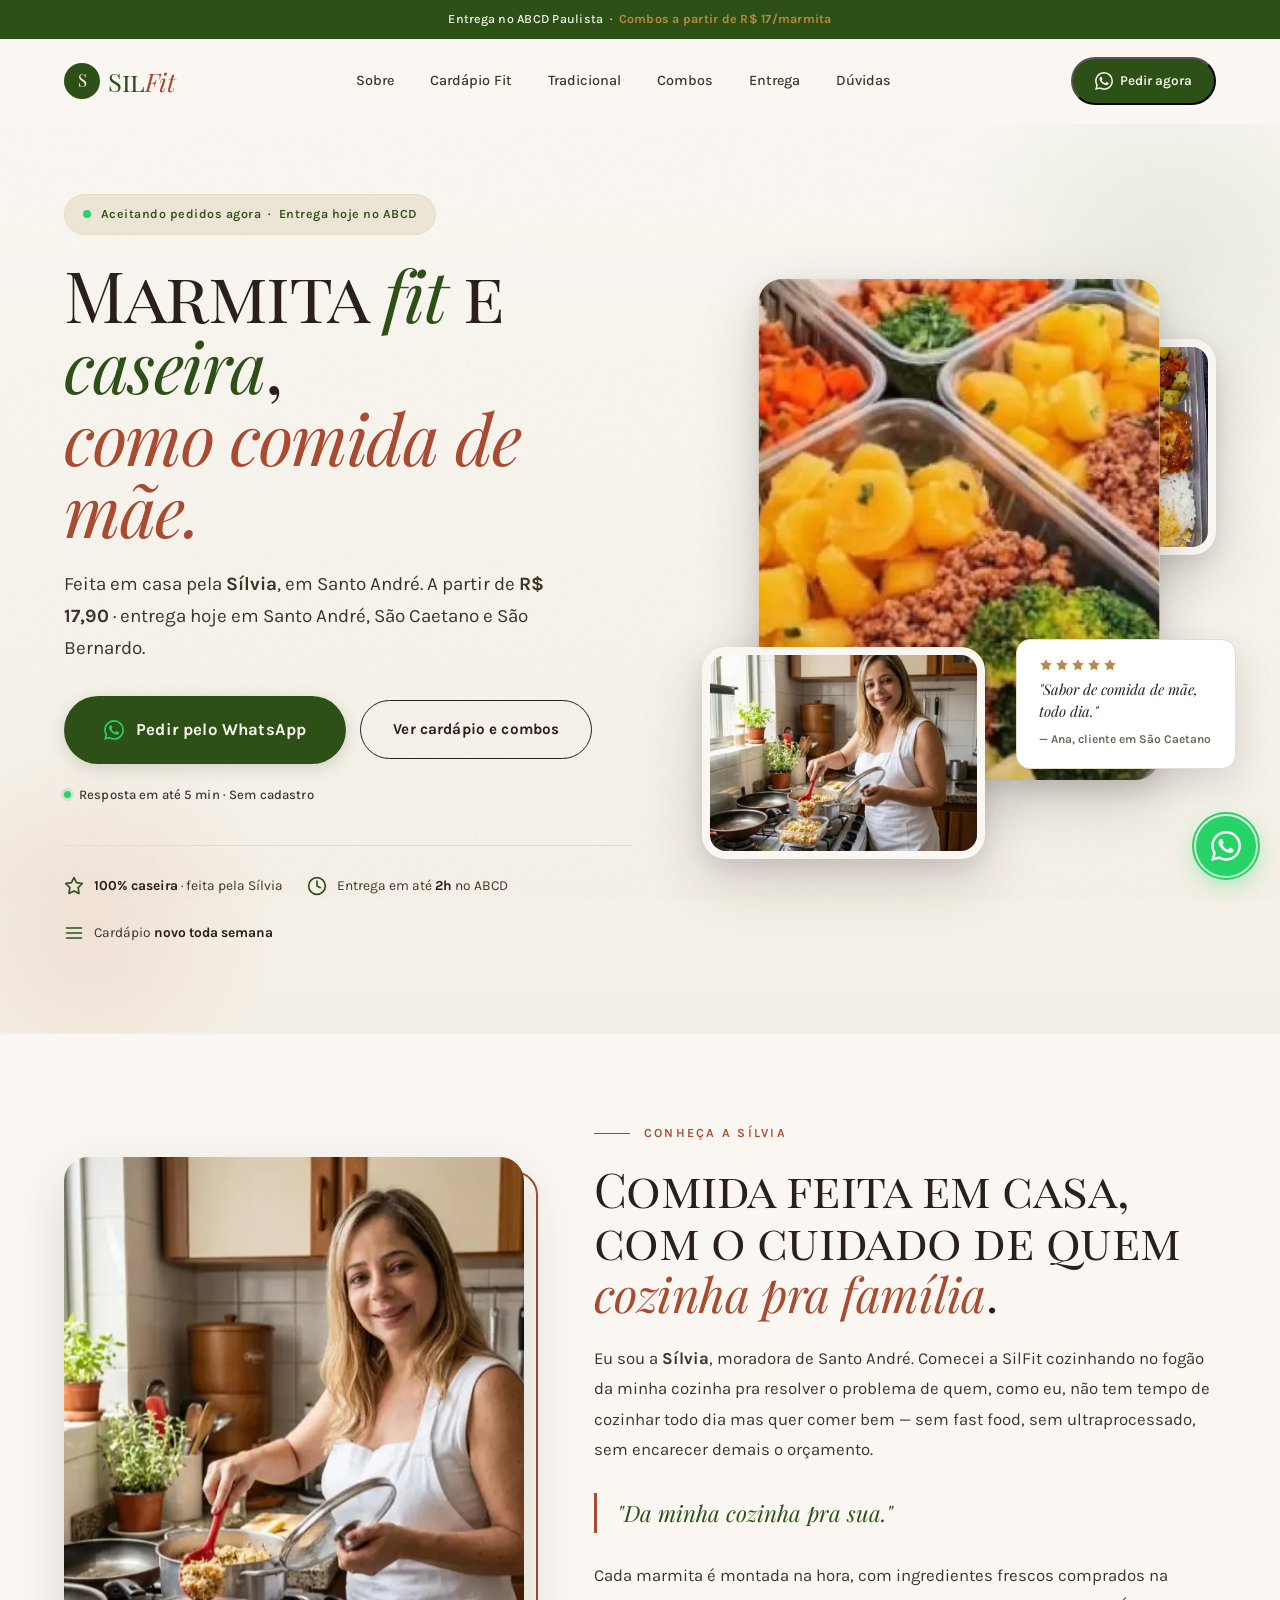
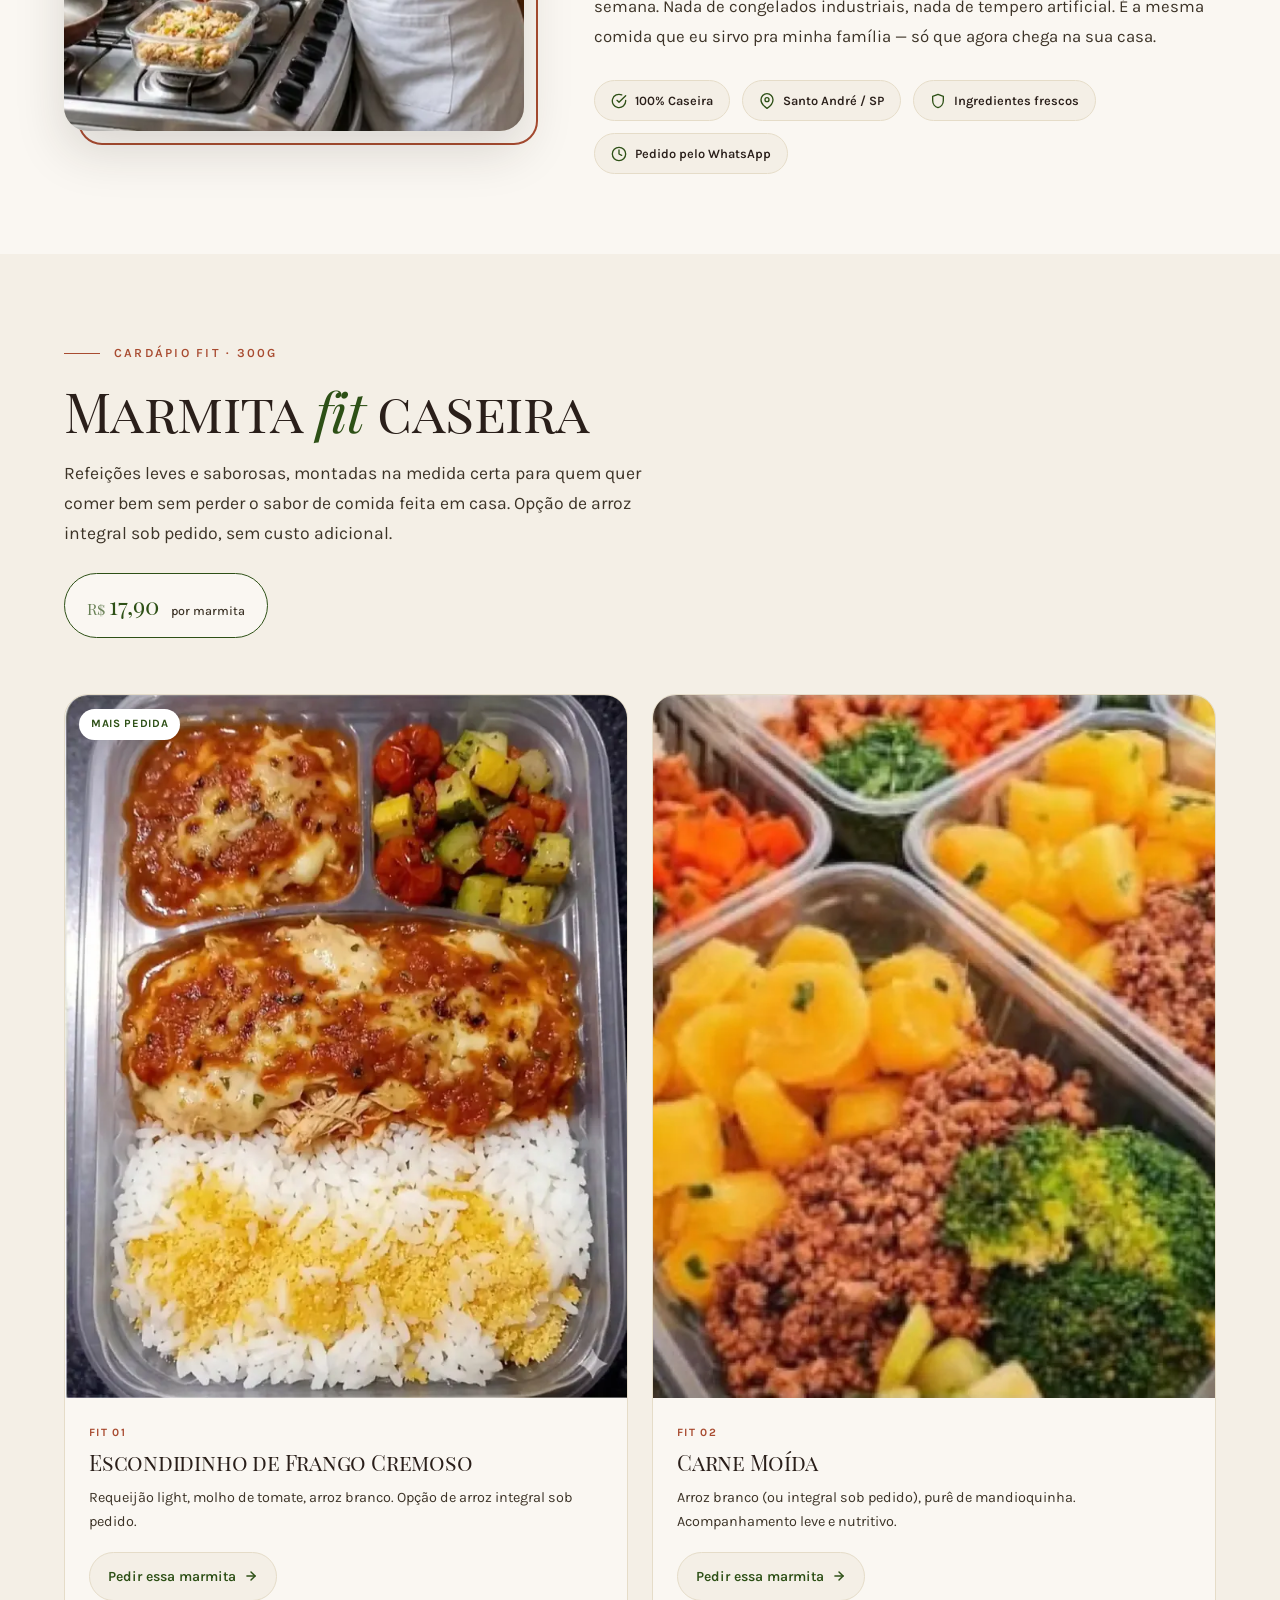
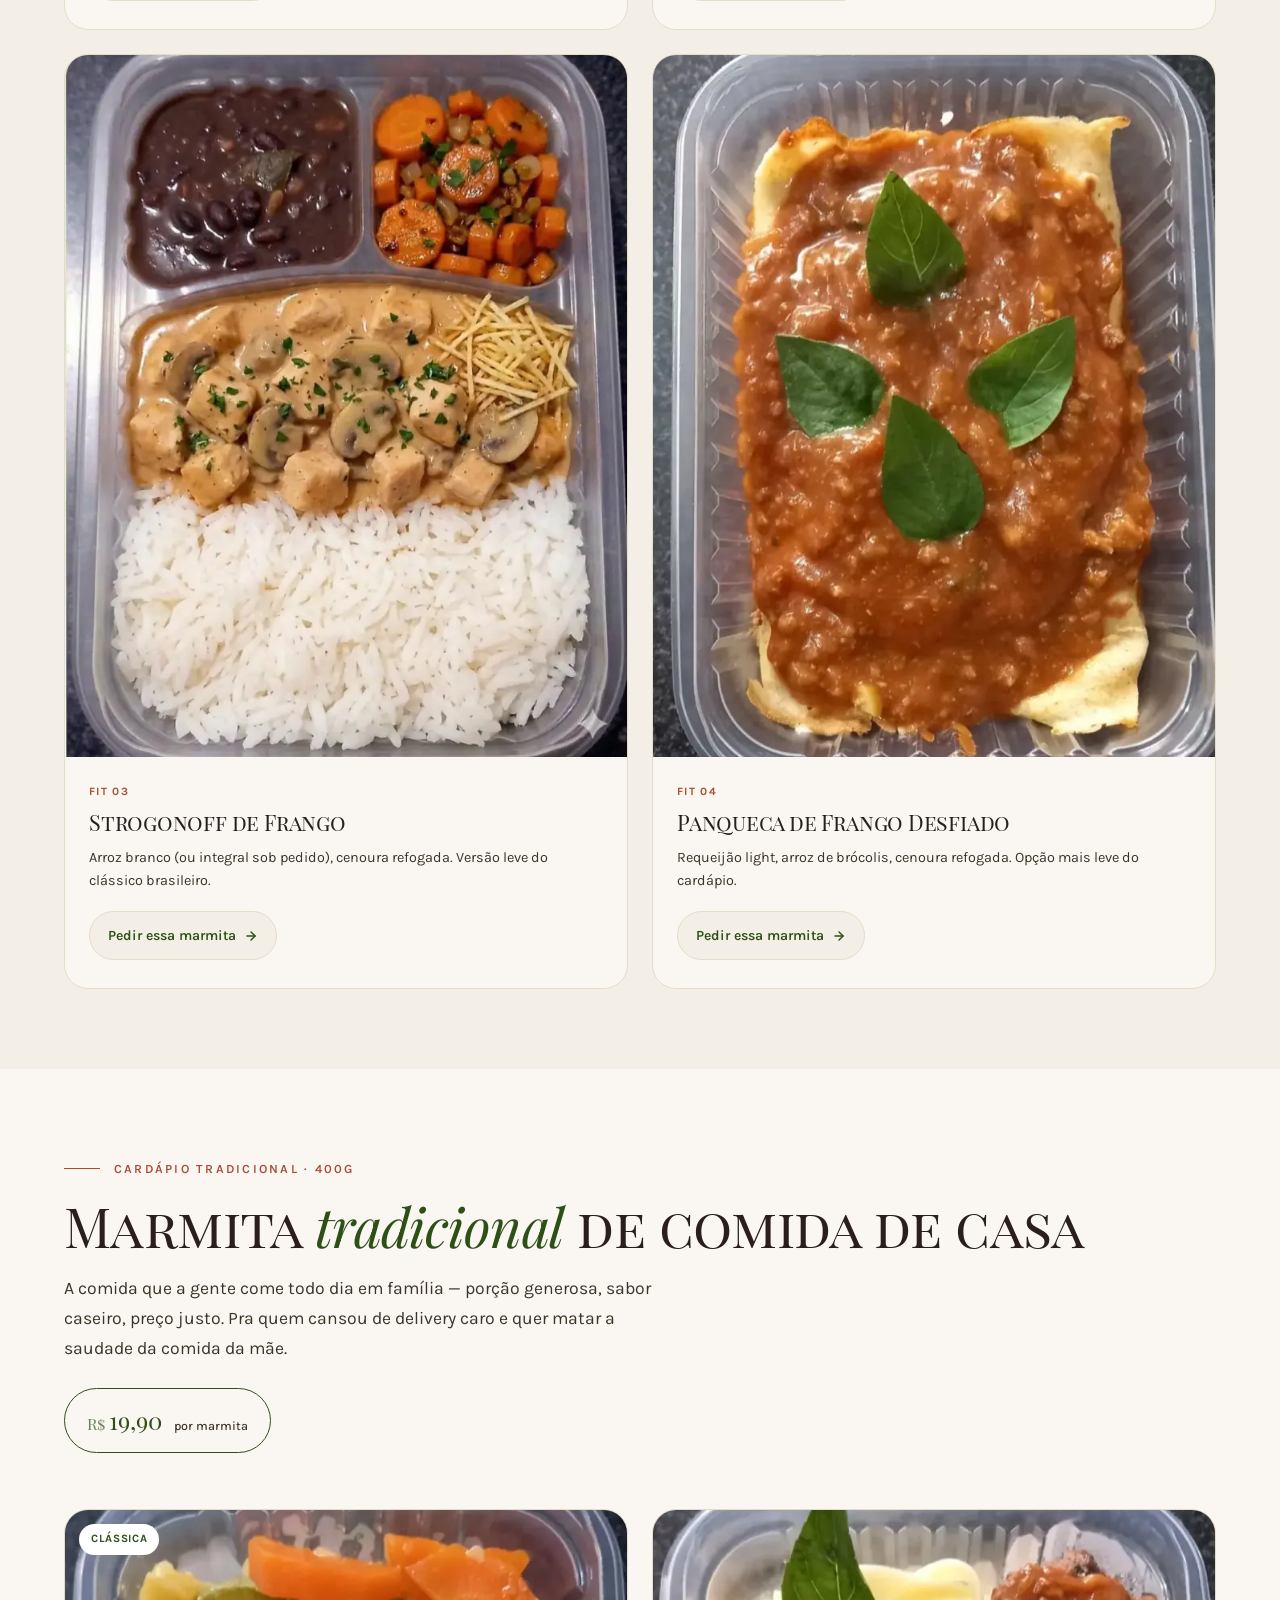
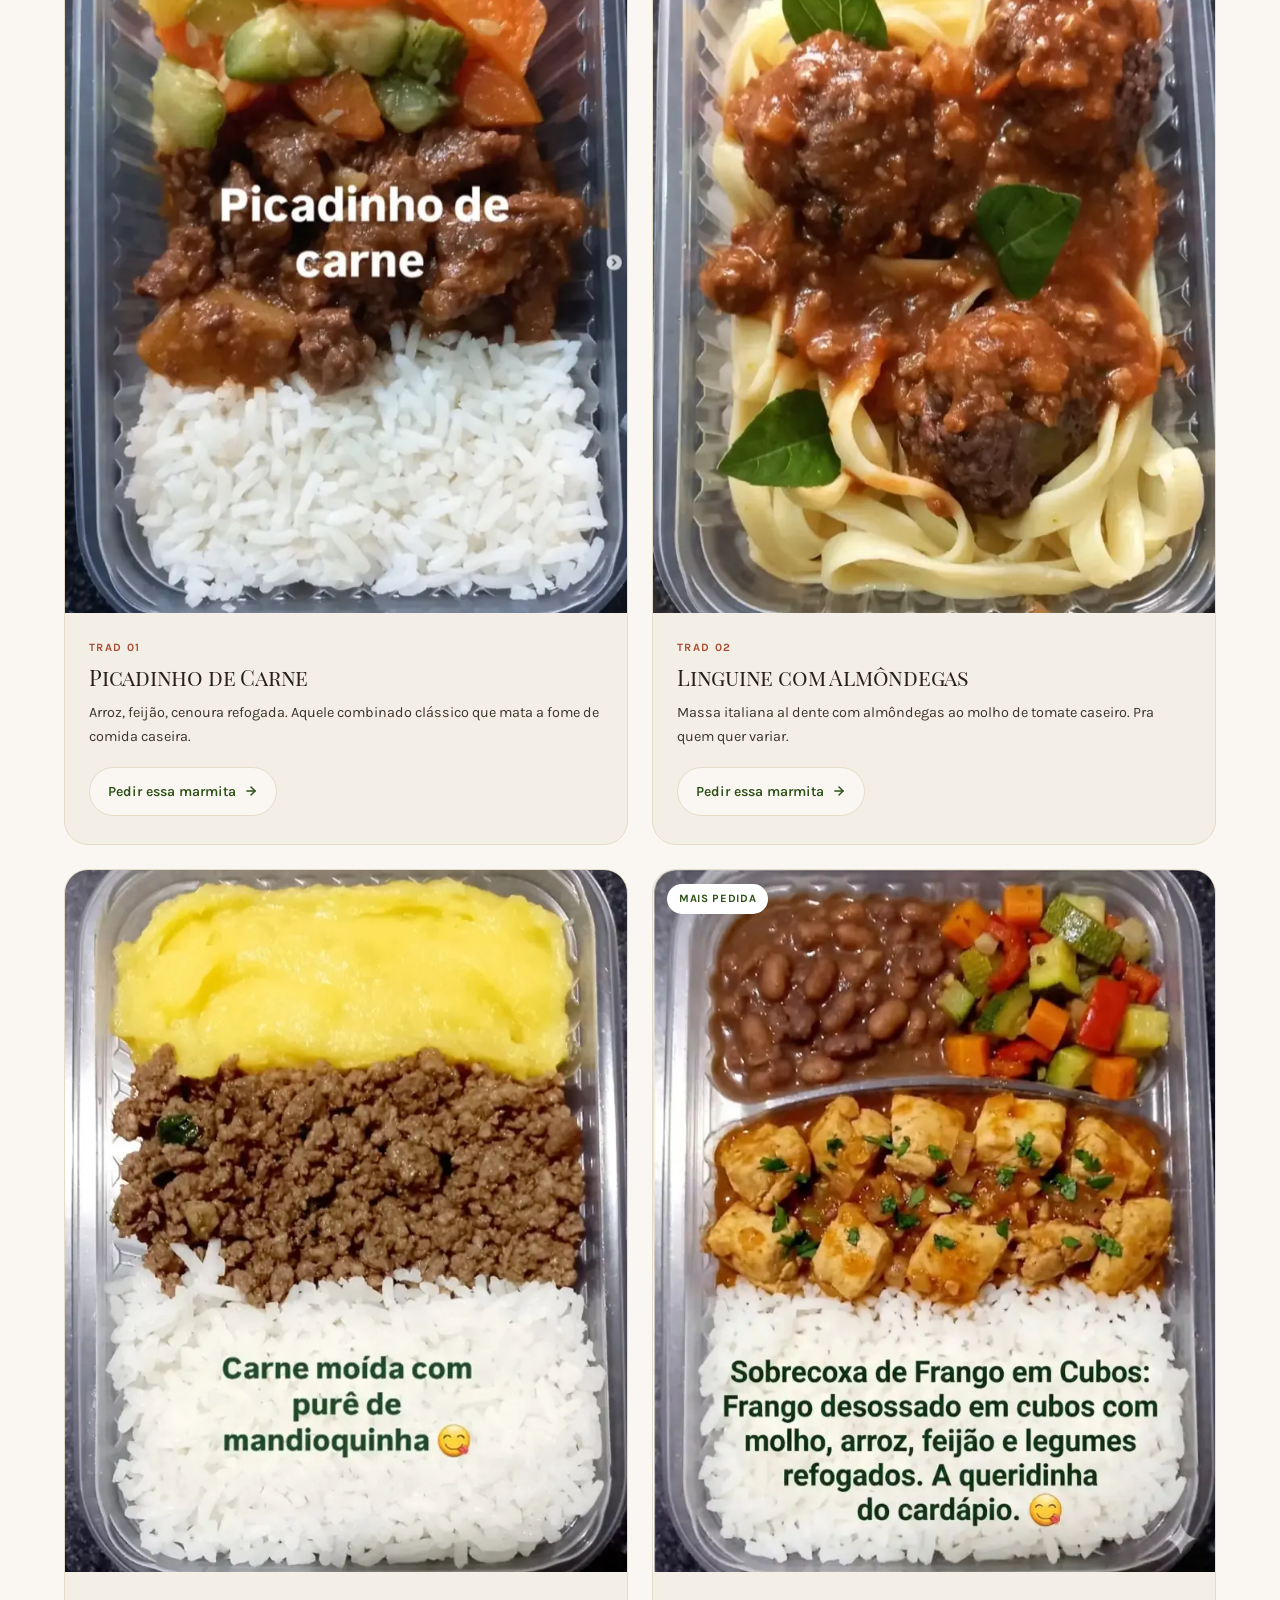
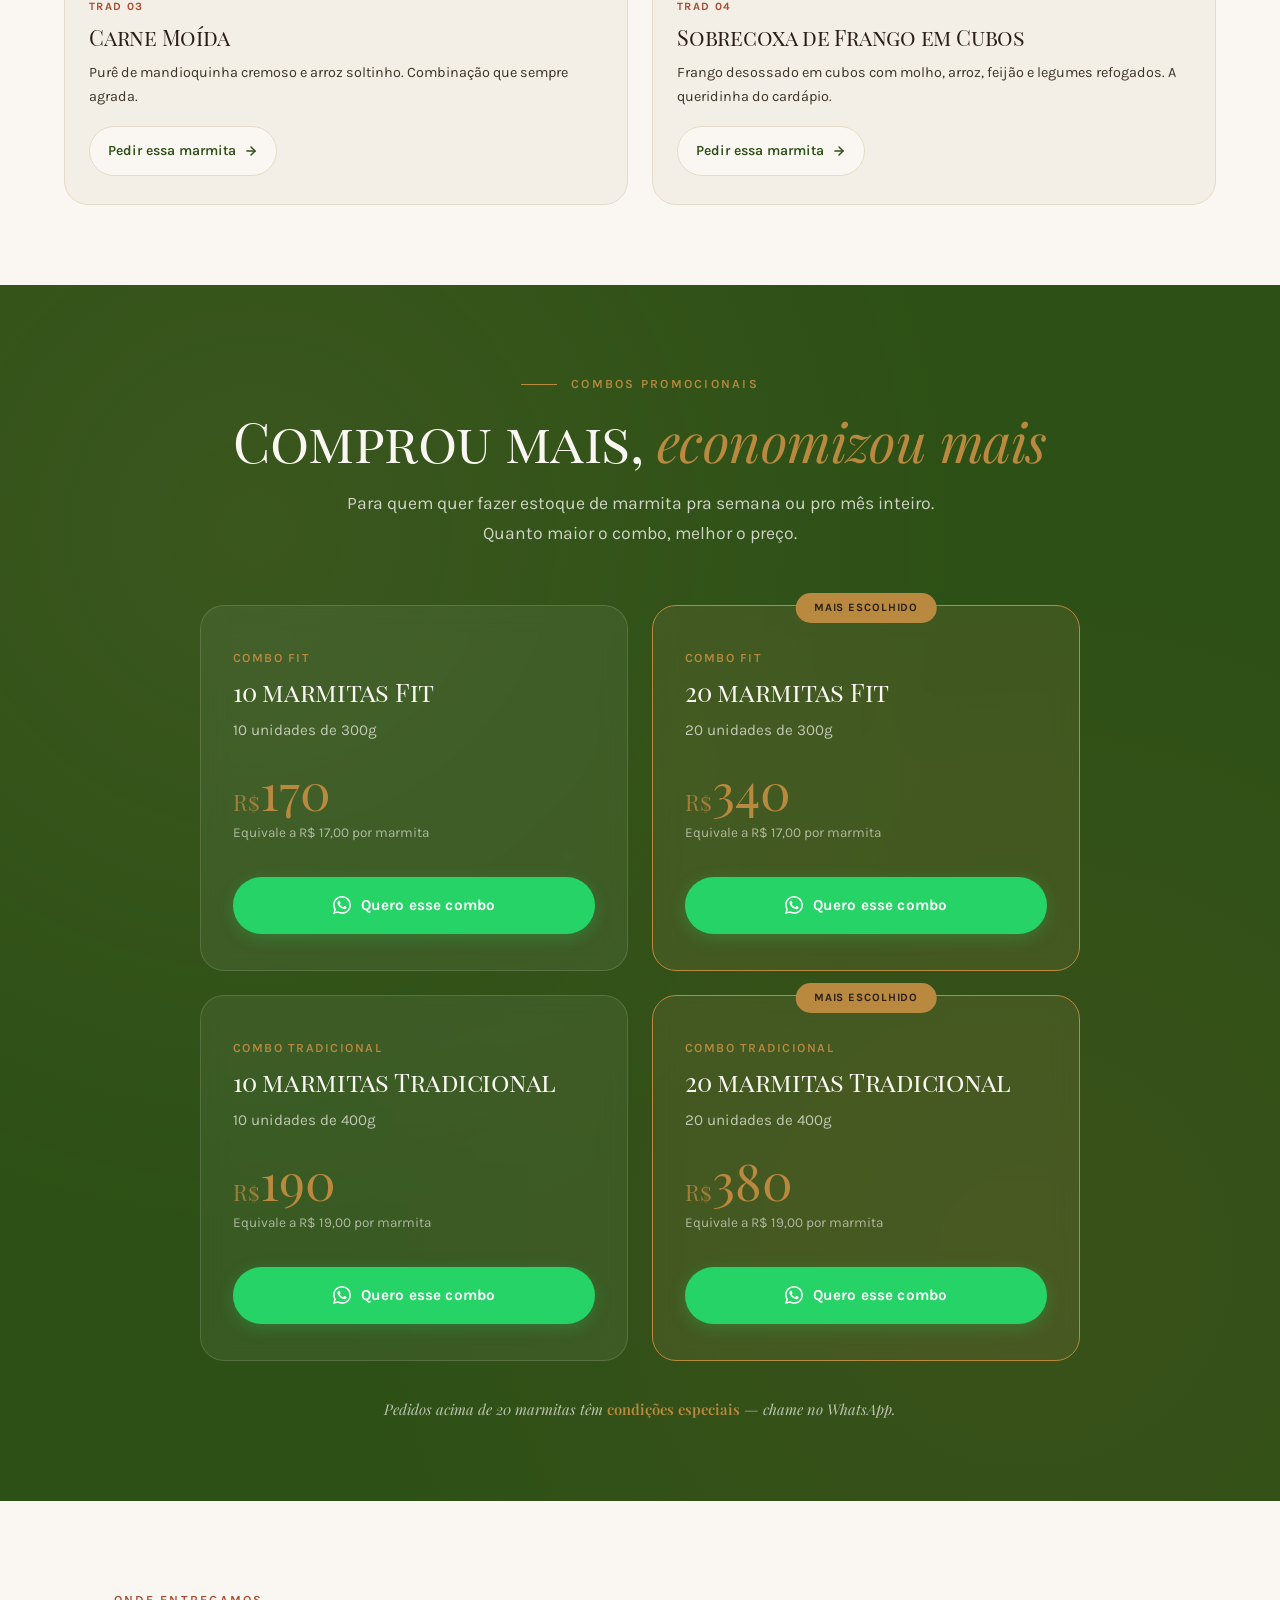
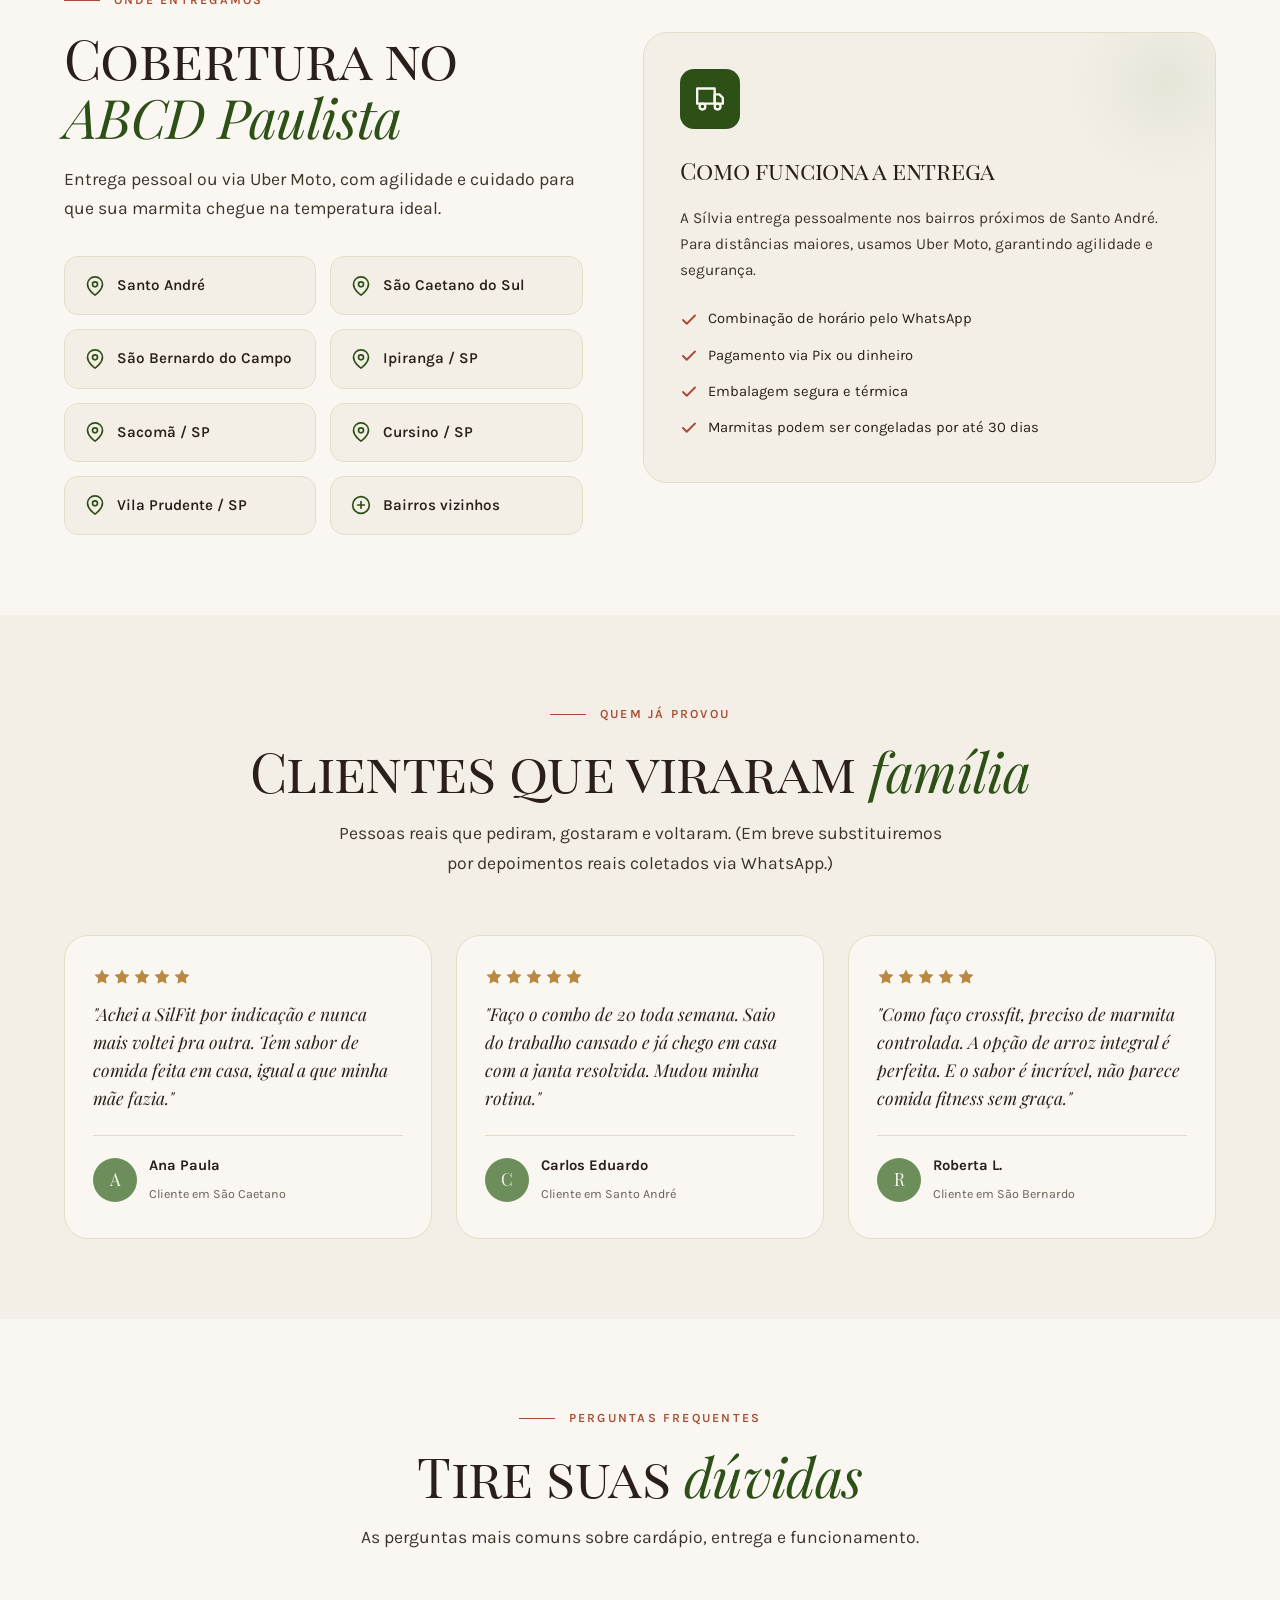
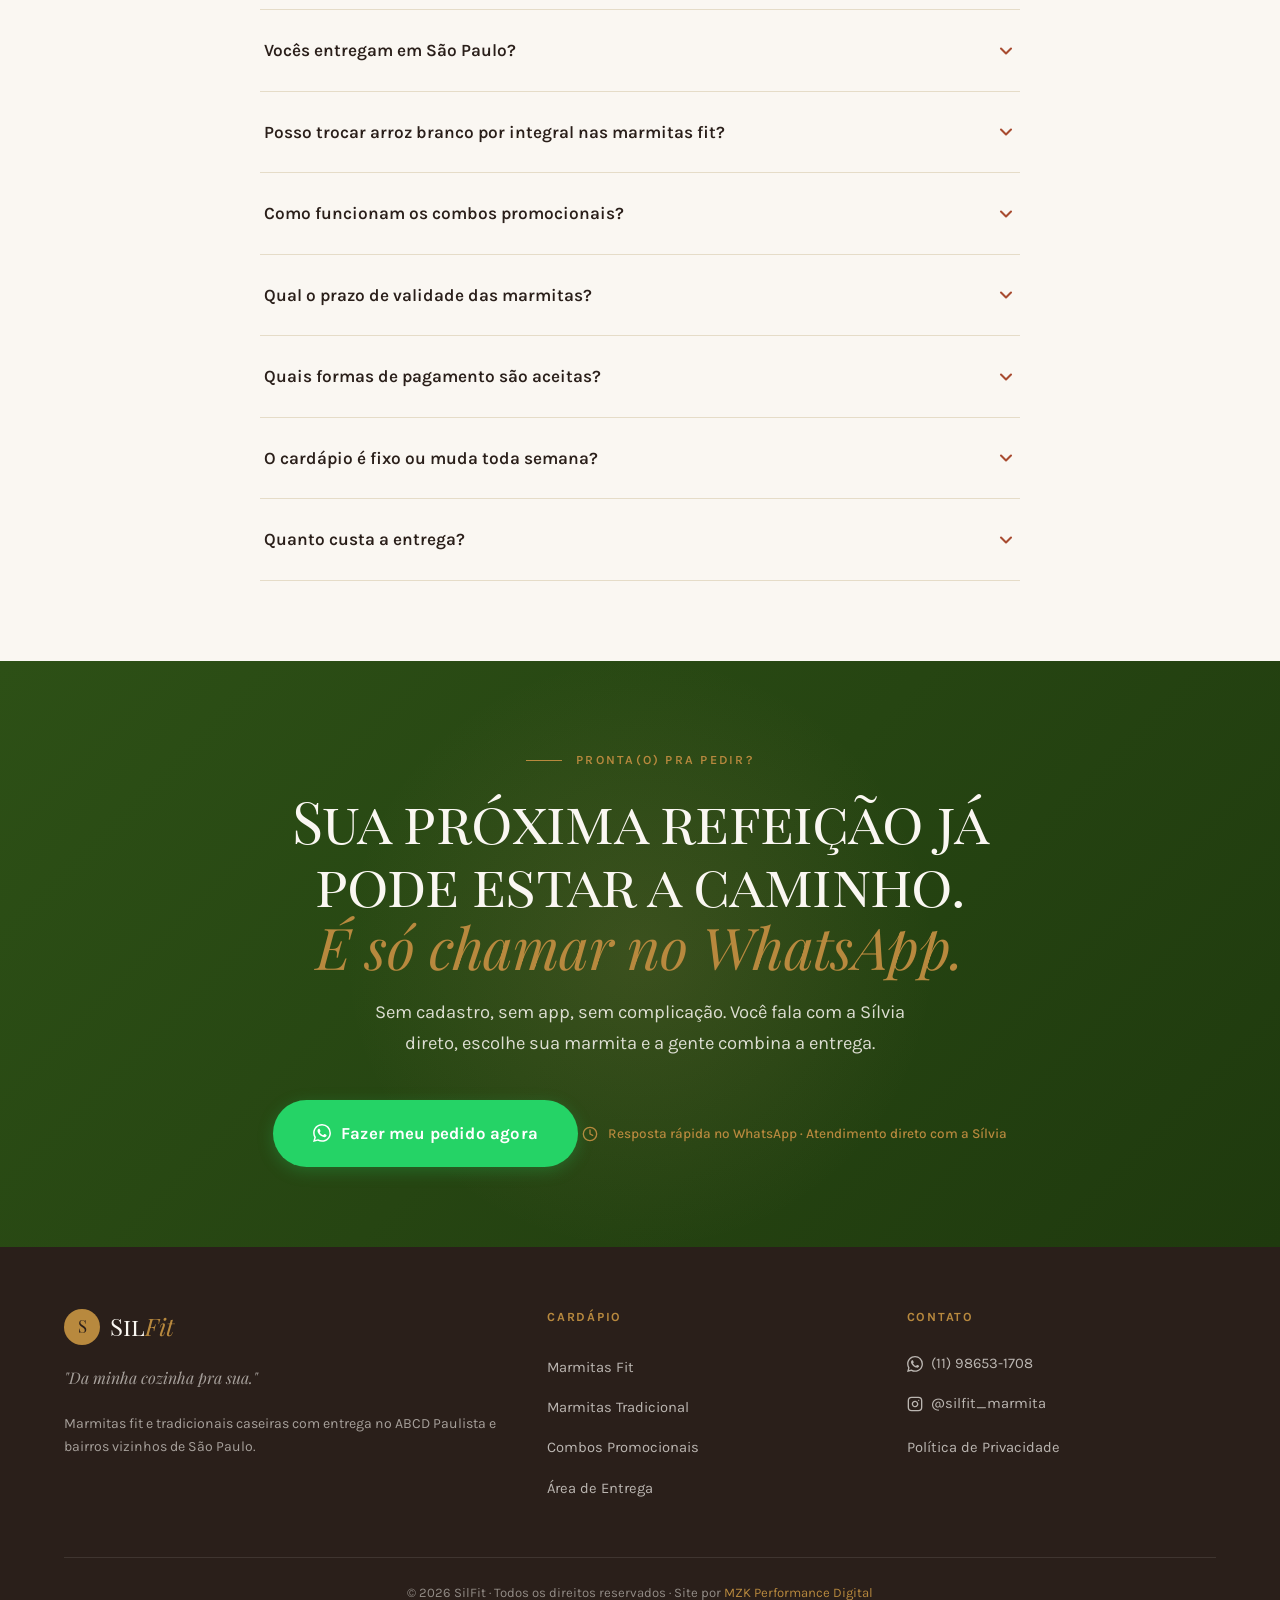
==== index.html @ a1c019ba "Replace Microsoft Clarity with Google Tag Manager (GTM-PD4644SP) Remove standalone Clarity script fr" ====
<!DOCTYPE html>
<html lang="pt-BR">
<head>
  <meta charset="UTF-8">
  <meta name="viewport" content="width=device-width, initial-scale=1.0, viewport-fit=cover">
  <meta name="theme-color" content="#2D5016">

  <!-- Primary Meta Tags -->
  <title>Marmita Fit e Tradicional em Santo André | SilFit — Entrega no ABCD</title>
  <meta name="title" content="Marmita Fit e Tradicional em Santo André | SilFit — Entrega no ABCD">
  <meta name="description" content="Marmitas fit a partir de R$ 17,90 e tradicionais a R$ 19,90 com entrega em Santo André, São Caetano e São Bernardo. Cardápio caseiro, combos promocionais. Peça pelo WhatsApp!">
  <meta name="author" content="SilFit — Sílvia">
  <meta name="keywords" content="marmita fit santo andré, marmita caseira ABCD, marmita fitness são caetano, marmita congelada são bernardo, marmita saudável entrega ABCD, marmita tradicional santo andré delivery, marmita low carb ABC, comida caseira delivery santo andré, combo marmita fit, refeição saudável congelada ABC">
  <meta name="robots" content="index, follow, max-image-preview:large, max-snippet:-1, max-video-preview:-1">
  <meta name="googlebot" content="index, follow">
  <meta name="language" content="Portuguese">
  <meta name="geo.region" content="BR-SP">
  <meta name="geo.placename" content="Santo André">
  <meta name="geo.position" content="-23.6633;-46.5384">
  <meta name="ICBM" content="-23.6633, -46.5384">

  <!-- Canonical -->
  <link rel="canonical" href="https://silfitmarmitas.com.br/">

  <!-- Open Graph / Facebook -->
  <meta property="og:type" content="website">
  <meta property="og:url" content="https://silfitmarmitas.com.br/">
  <meta property="og:title" content="Marmita Fit e Tradicional em Santo André | SilFit">
  <meta property="og:description" content="Marmitas fit a partir de R$ 17,90 e tradicionais a R$ 19,90 com entrega em Santo André, São Caetano e São Bernardo. Cardápio caseiro, combos promocionais. Peça pelo WhatsApp!">
  <meta property="og:image" content="https://silfitmarmitas.com.br/img/og-image.jpg">
  <meta property="og:image:width" content="1200">
  <meta property="og:image:height" content="630">
  <meta property="og:locale" content="pt_BR">
  <meta property="og:site_name" content="SilFit">

  <!-- Twitter Card -->
  <meta name="twitter:card" content="summary_large_image">
  <meta name="twitter:url" content="https://silfitmarmitas.com.br/">
  <meta name="twitter:title" content="Marmita Fit e Tradicional em Santo André | SilFit">
  <meta name="twitter:description" content="Marmitas fit a partir de R$ 17,90 e tradicionais a R$ 19,90 com entrega no ABCD. Peça pelo WhatsApp!">
  <meta name="twitter:image" content="https://silfitmarmitas.com.br/img/og-image.jpg">

  <!-- PWA / Mobile -->
  <link rel="manifest" href="/manifest.json">
  <link rel="icon" type="image/svg+xml" href="/img/favicon.svg">
  <link rel="apple-touch-icon" href="/img/apple-touch-icon.png">

  <!-- Preconnect & Fonts (non-render-blocking) -->
  <link rel="preconnect" href="https://fonts.googleapis.com">
  <link rel="preconnect" href="https://fonts.gstatic.com" crossorigin>
  <link rel="preload" as="style" href="https://fonts.googleapis.com/css2?family=Karla:wght@400;500;600;700&family=Playfair+Display:ital,wght@0,400;0,700;1,400&family=Playfair+Display+SC:wght@400;700&display=swap" crossorigin>
  <link href="https://fonts.googleapis.com/css2?family=Karla:wght@400;500;600;700&family=Playfair+Display:ital,wght@0,400;0,700;1,400&family=Playfair+Display+SC:wght@400;700&display=swap" rel="stylesheet" media="print" onload="this.media='all'">
  <noscript><link href="https://fonts.googleapis.com/css2?family=Karla:wght@400;500;600;700&family=Playfair+Display:ital,wght@0,400;0,700;1,400&family=Playfair+Display+SC:wght@400;700&display=swap" rel="stylesheet"></noscript>

  <!-- Stylesheets -->
  <link rel="stylesheet" href="/css/styles.css">

  <!-- Schema.org JSON-LD: LocalBusiness / FoodEstablishment -->
  <script type="application/ld+json">
  {
    "@context": "https://schema.org",
    "@type": "FoodEstablishment",
    "@id": "https://silfitmarmitas.com.br/#business",
    "name": "SilFit",
    "alternateName": "SilFit Marmitas",
    "description": "Marmitas fit e tradicionais caseiras com entrega em Santo André, São Caetano, São Bernardo e bairros vizinhos de São Paulo. Cardápio variado, combos promocionais e atendimento via WhatsApp.",
    "url": "https://silfitmarmitas.com.br/",
    "telephone": "+5511986531708",
    "priceRange": "R$17-R$380",
    "servesCuisine": ["Brasileira", "Fitness", "Caseira", "Saudável"],
    "image": "https://silfitmarmitas.com.br/img/og-image.jpg",
    "logo": "https://silfitmarmitas.com.br/img/logo.svg",
    "address": {
      "@type": "PostalAddress",
      "addressLocality": "Santo André",
      "addressRegion": "SP",
      "postalCode": "09000-000",
      "addressCountry": "BR"
    },
    "geo": {
      "@type": "GeoCoordinates",
      "latitude": -23.6633,
      "longitude": -46.5384
    },
    "areaServed": [
      { "@type": "City", "name": "Santo André" },
      { "@type": "City", "name": "São Caetano do Sul" },
      { "@type": "City", "name": "São Bernardo do Campo" },
      { "@type": "AdministrativeArea", "name": "Ipiranga, São Paulo" },
      { "@type": "AdministrativeArea", "name": "Sacomã, São Paulo" },
      { "@type": "AdministrativeArea", "name": "Cursino, São Paulo" },
      { "@type": "AdministrativeArea", "name": "Vila Prudente, São Paulo" }
    ],
    "hasMenu": {
      "@type": "Menu",
      "name": "Cardápio SilFit",
      "hasMenuSection": [
        {
          "@type": "MenuSection",
          "name": "Marmitas Fit (300g)",
          "hasMenuItem": [
            { "@type": "MenuItem", "name": "Escondidinho de Frango Cremoso", "description": "Requeijão light, molho de tomate, arroz branco (ou integral sob pedido)", "offers": { "@type": "Offer", "price": "17.90", "priceCurrency": "BRL" } },
            { "@type": "MenuItem", "name": "Carne Moída", "description": "Arroz branco (ou integral sob pedido), purê de mandioquinha", "offers": { "@type": "Offer", "price": "17.90", "priceCurrency": "BRL" } },
            { "@type": "MenuItem", "name": "Strogonoff de Frango", "description": "Arroz branco (ou integral sob pedido), cenoura refogada", "offers": { "@type": "Offer", "price": "17.90", "priceCurrency": "BRL" } },
            { "@type": "MenuItem", "name": "Panqueca de Frango Desfiado", "description": "Requeijão light, arroz de brócolis, cenoura refogada", "offers": { "@type": "Offer", "price": "17.90", "priceCurrency": "BRL" } }
          ]
        },
        {
          "@type": "MenuSection",
          "name": "Marmitas Tradicional (400g)",
          "hasMenuItem": [
            { "@type": "MenuItem", "name": "Picadinho de Carne", "description": "Arroz, feijão, cenoura refogada", "offers": { "@type": "Offer", "price": "19.90", "priceCurrency": "BRL" } },
            { "@type": "MenuItem", "name": "Linguine com Almôndegas", "description": "Massa italiana com almôndegas ao molho", "offers": { "@type": "Offer", "price": "19.90", "priceCurrency": "BRL" } },
            { "@type": "MenuItem", "name": "Carne Moída", "description": "Purê de mandioquinha, arroz", "offers": { "@type": "Offer", "price": "19.90", "priceCurrency": "BRL" } },
            { "@type": "MenuItem", "name": "Sobrecoxa de Frango Desossada em Cubos", "description": "Molho, arroz, feijão, legumes refogados", "offers": { "@type": "Offer", "price": "19.90", "priceCurrency": "BRL" } }
          ]
        }
      ]
    },
    "makesOffer": [
      { "@type": "Offer", "name": "Combo Fit 10 marmitas", "price": "170.00", "priceCurrency": "BRL", "description": "10 marmitas fit de 300g por R$ 170 (R$ 17,00 cada)" },
      { "@type": "Offer", "name": "Combo Fit 20 marmitas", "price": "340.00", "priceCurrency": "BRL", "description": "20 marmitas fit de 300g por R$ 340 (R$ 17,00 cada)" },
      { "@type": "Offer", "name": "Combo Tradicional 10 marmitas", "price": "190.00", "priceCurrency": "BRL", "description": "10 marmitas tradicionais de 400g por R$ 190 (R$ 19,00 cada)" },
      { "@type": "Offer", "name": "Combo Tradicional 20 marmitas", "price": "380.00", "priceCurrency": "BRL", "description": "20 marmitas tradicionais de 400g por R$ 380 (R$ 19,00 cada)" }
    ],
    "openingHoursSpecification": [
      { "@type": "OpeningHoursSpecification", "dayOfWeek": ["Monday","Tuesday","Wednesday","Thursday","Friday","Saturday"], "opens": "08:00", "closes": "20:00" }
    ],
    "paymentAccepted": ["Pix", "Dinheiro"],
    "currenciesAccepted": "BRL",
    "sameAs": [
      "https://www.instagram.com/silfit_marmita/"
    ]
  }
  </script>

  <!-- Schema.org JSON-LD: WebSite -->
  <script type="application/ld+json">
  {
    "@context": "https://schema.org",
    "@type": "WebSite",
    "@id": "https://silfitmarmitas.com.br/#website",
    "url": "https://silfitmarmitas.com.br/",
    "name": "SilFit",
    "description": "Marmitas fit e tradicionais caseiras com entrega no ABCD Paulista",
    "publisher": { "@id": "https://silfitmarmitas.com.br/#business" },
    "inLanguage": "pt-BR"
  }
  </script>

  <!-- Schema.org JSON-LD: BreadcrumbList -->
  <script type="application/ld+json">
  {
    "@context": "https://schema.org",
    "@type": "BreadcrumbList",
    "itemListElement": [
      { "@type": "ListItem", "position": 1, "name": "Início", "item": "https://silfitmarmitas.com.br/" }
    ]
  }
  </script>

  <!-- Schema.org JSON-LD: FAQPage -->
  <script type="application/ld+json">
  {
    "@context": "https://schema.org",
    "@type": "FAQPage",
    "mainEntity": [
      {
        "@type": "Question",
        "name": "Vocês entregam em São Paulo?",
        "acceptedAnswer": {
          "@type": "Answer",
          "text": "Sim! A SilFit entrega em Santo André, São Caetano do Sul, São Bernardo do Campo e bairros vizinhos de São Paulo como Ipiranga, Sacomã, Cursino e Vila Prudente. A entrega pode ser feita pessoalmente ou via Uber Moto."
        }
      },
      {
        "@type": "Question",
        "name": "Posso trocar arroz branco por integral nas marmitas fit?",
        "acceptedAnswer": {
          "@type": "Answer",
          "text": "Sim! Todas as marmitas fit têm a opção de arroz integral sob pedido, sem custo adicional. Basta avisar no WhatsApp na hora do pedido."
        }
      },
      {
        "@type": "Question",
        "name": "Como funcionam os combos promocionais?",
        "acceptedAnswer": {
          "@type": "Answer",
          "text": "Oferecemos combos de 10 ou 20 marmitas com desconto: Combo Fit 10 = R$ 170, Combo Fit 20 = R$ 340, Combo Tradicional 10 = R$ 190, Combo Tradicional 20 = R$ 380. Para pedidos acima de 20 marmitas, condições especiais via WhatsApp."
        }
      },
      {
        "@type": "Question",
        "name": "Qual o prazo de validade das marmitas?",
        "acceptedAnswer": {
          "@type": "Answer",
          "text": "As marmitas SilFit são entregues frescas e podem ser consumidas no mesmo dia ou congeladas por até 30 dias. Cada marmita vem com instruções de aquecimento no micro-ondas."
        }
      },
      {
        "@type": "Question",
        "name": "Quais formas de pagamento são aceitas?",
        "acceptedAnswer": {
          "@type": "Answer",
          "text": "Aceitamos Pix (preferencial, com desconto em alguns pedidos) e dinheiro na entrega. O pagamento é combinado direto pelo WhatsApp na hora do pedido."
        }
      },
      {
        "@type": "Question",
        "name": "O cardápio é fixo ou muda toda semana?",
        "acceptedAnswer": {
          "@type": "Answer",
          "text": "O cardápio principal é fixo com 4 opções fit e 4 tradicionais, mas a Sílvia ocasionalmente prepara pratos especiais que são divulgados no WhatsApp e Instagram (@silfit_marmita)."
        }
      },
      {
        "@type": "Question",
        "name": "Quanto custa a entrega?",
        "acceptedAnswer": {
          "@type": "Answer",
          "text": "O valor da entrega depende da região. Para Santo André, São Caetano e São Bernardo, a entrega é gratuita ou simbólica. Para bairros de São Paulo, o frete é calculado via Uber Moto. Confirme o valor exato no WhatsApp."
        }
      }
    ]
  }
  </script>

  <!-- Google Tag Manager -->
  <script>(function(w,d,s,l,i){w[l]=w[l]||[];w[l].push({'gtm.start':
  new Date().getTime(),event:'gtm.js'});var f=d.getElementsByTagName(s)[0],
  j=d.createElement(s),dl=l!='dataLayer'?'&l='+l:'';j.async=true;j.src=
  'https://www.googletagmanager.com/gtm.js?id='+i+dl;f.parentNode.insertBefore(j,f);
  })(window,document,'script','dataLayer','GTM-PD4644SP');</script>
  <!-- End Google Tag Manager -->
</head>

<body>
  <!-- Google Tag Manager (noscript) -->
  <noscript><iframe src="https://www.googletagmanager.com/ns.html?id=GTM-PD4644SP"
  height="0" width="0" style="display:none;visibility:hidden"></iframe></noscript>
  <!-- End Google Tag Manager (noscript) -->

  <!-- Skip link a11y -->
  <a href="#main" class="skip-link">Pular para o conteúdo</a>

  <!-- Top bar -->
  <div class="top-bar">
    Entrega no ABCD Paulista &nbsp;·&nbsp; <strong>Combos a partir de R$ 17/marmita</strong>
  </div>

  <!-- Header -->
  <header class="header" id="header">
    <div class="container">
      <a href="#" class="logo" aria-label="SilFit — Início">
        <span class="logo-mark">S</span>
        <span class="logo-text">Sil<em>Fit</em></span>
      </a>

      <nav class="nav" aria-label="Navegação principal">
        <a href="#sobre">Sobre</a>
        <a href="#cardapio-fit">Cardápio Fit</a>
        <a href="#cardapio-tradicional">Tradicional</a>
        <a href="#combos">Combos</a>
        <a href="#entrega">Entrega</a>
        <a href="#faq">Dúvidas</a>
      </nav>

      <button class="header-cta" data-cta data-cta-section="header" data-cta-type="geral" aria-label="Pedir pelo WhatsApp">
        <svg class="icon" viewBox="0 0 24 24" fill="currentColor" aria-hidden="true"><path d="M17.472 14.382c-.297-.149-1.758-.867-2.03-.967-.273-.099-.471-.148-.67.15-.197.297-.767.967-.94 1.165-.173.198-.347.223-.644.074-.297-.149-1.255-.462-2.39-1.475-.883-.788-1.48-1.761-1.653-2.059-.173-.297-.018-.458.13-.606.134-.133.297-.347.446-.52.149-.174.198-.298.298-.497.099-.198.05-.371-.025-.52-.075-.149-.669-1.612-.916-2.207-.242-.579-.487-.5-.669-.51-.173-.008-.371-.01-.57-.01-.198 0-.52.074-.792.371-.272.297-1.04 1.016-1.04 2.479 0 1.462 1.064 2.875 1.213 3.074.149.198 2.095 3.2 5.076 4.487.709.306 1.262.489 1.694.625.712.226 1.36.194 1.872.118.571-.085 1.758-.719 2.006-1.413.248-.694.248-1.289.173-1.413-.074-.124-.272-.198-.57-.347M12.05 21.785h-.004a9.87 9.87 0 0 1-5.031-1.378l-.361-.214-3.741.982.998-3.648-.235-.374a9.86 9.86 0 0 1-1.51-5.26c.001-5.45 4.436-9.884 9.888-9.884 2.64 0 5.122 1.03 6.988 2.898a9.825 9.825 0 0 1 2.893 6.994c-.003 5.45-4.437 9.884-9.885 9.884m8.413-18.297A11.815 11.815 0 0 0 12.05 0C5.495 0 .16 5.335.157 11.892c0 2.096.547 4.142 1.588 5.945L.057 24l6.305-1.654a11.882 11.882 0 0 0 5.683 1.448h.005c6.554 0 11.89-5.335 11.893-11.893a11.821 11.821 0 0 0-3.48-8.413"/></svg>
        <span>Pedir agora</span>
      </button>
    </div>
  </header>

  <main id="main">
    <!-- ─────────── HERO ─────────── -->
    <section class="hero" aria-label="Apresentação SilFit">
      <div class="hero-deco-1" aria-hidden="true"></div>
      <div class="hero-deco-2" aria-hidden="true"></div>

      <div class="container">
        <div class="hero-content">
          <span class="hero-badge hero-entry hero-entry-1">
            <span class="dot"></span>
            Aceitando pedidos agora &nbsp;·&nbsp; Entrega hoje no ABCD
          </span>

          <h1 class="hero-entry hero-entry-2">
            Marmita <em>fit</em> e <em>caseira</em>,<br>
            <span class="accent">como comida de mãe.</span>
          </h1>

          <p class="hero-sub hero-entry hero-entry-3">
            Feita em casa pela <strong>Sílvia</strong>, em Santo André. A partir de <strong>R$ 17,90</strong> · entrega hoje em Santo André, São Caetano e São Bernardo.
          </p>

          <div class="hero-ctas hero-entry hero-entry-4">
            <button class="btn btn-primary btn-large btn-wa" data-cta data-cta-section="hero" data-cta-type="geral" aria-label="Pedir pelo WhatsApp — abre formulário rápido">
              <svg class="icon icon-wa" viewBox="0 0 24 24" fill="currentColor" aria-hidden="true"><path d="M17.472 14.382c-.297-.149-1.758-.867-2.03-.967-.273-.099-.471-.148-.67.15-.197.297-.767.966-.94 1.164-.173.199-.347.223-.644.075-.297-.15-1.255-.463-2.39-1.475-.883-.788-1.48-1.761-1.653-2.059-.173-.297-.018-.458.13-.606.134-.133.298-.347.446-.52.149-.174.198-.298.298-.497.099-.198.05-.371-.025-.52-.075-.149-.669-1.612-.916-2.207-.242-.579-.487-.5-.669-.51-.173-.008-.371-.01-.57-.01-.198 0-.52.074-.792.372-.272.297-1.04 1.016-1.04 2.479 0 1.462 1.065 2.875 1.213 3.074.149.198 2.096 3.2 5.077 4.487.709.306 1.262.489 1.694.625.712.227 1.36.195 1.871.118.571-.085 1.758-.719 2.006-1.413.248-.694.248-1.289.173-1.413-.074-.124-.272-.198-.57-.347m-5.421 7.403h-.004a9.87 9.87 0 01-5.031-1.378l-.361-.214-3.741.982.998-3.648-.235-.374a9.86 9.86 0 01-1.51-5.26c.001-5.45 4.436-9.884 9.888-9.884 2.64 0 5.122 1.03 6.988 2.898a9.825 9.825 0 012.893 6.994c-.003 5.45-4.437 9.884-9.885 9.884m8.413-18.297A11.815 11.815 0 0012.05 0C5.495 0 .16 5.335.157 11.892c0 2.096.547 4.142 1.588 5.945L.057 24l6.305-1.654a11.882 11.882 0 005.683 1.448h.005c6.554 0 11.89-5.335 11.893-11.893a11.821 11.821 0 00-3.48-8.413Z"/></svg>
              Pedir pelo WhatsApp
            </button>
            <a href="#cardapio-fit" class="btn btn-secondary">
              Ver cardápio e combos
            </a>
            <p class="hero-cta-micro">
              <span class="dot dot-mini" aria-hidden="true"></span>
              Resposta em até 5 min · Sem cadastro
            </p>
          </div>

          <div class="hero-trust hero-entry hero-entry-5">
            <div class="hero-trust-item">
              <svg width="20" height="20" viewBox="0 0 24 24" fill="none" stroke="currentColor" stroke-width="2" stroke-linecap="round" stroke-linejoin="round" aria-hidden="true"><path d="M12 2 L15 8 22 9 17 14 18 21 12 18 6 21 7 14 2 9 9 8 Z"/></svg>
              <span><strong>100% caseira</strong> · feita pela Sílvia</span>
            </div>
            <div class="hero-trust-item">
              <svg width="20" height="20" viewBox="0 0 24 24" fill="none" stroke="currentColor" stroke-width="2" stroke-linecap="round" stroke-linejoin="round" aria-hidden="true"><circle cx="12" cy="12" r="10"/><polyline points="12 6 12 12 16 14"/></svg>
              <span>Entrega em até <strong>2h</strong> no ABCD</span>
            </div>
            <div class="hero-trust-item">
              <svg width="20" height="20" viewBox="0 0 24 24" fill="none" stroke="currentColor" stroke-width="2" stroke-linecap="round" stroke-linejoin="round" aria-hidden="true"><path d="M3 12h18M3 6h18M3 18h18"/></svg>
              <span>Cardápio <strong>novo toda semana</strong></span>
            </div>
          </div>
        </div>

        <!--
          HERO VISUAL — imagens temporárias apontando para assets já existentes.
          SUBSTITUIR pelas imagens geradas no Nano Banana 2 (mesmos nomes de arquivo
          abaixo) para manter a diagramação. Prompts no README / análise CRO.
            · /img/hero-main.webp  → marmita fit em destaque (vertical 4:5, 1000x1250)
            · /img/hero-sub.webp   → Sílvia cozinhando / marmita no conforto (4:3, 700x525)
            · /img/hero-sub-2.webp → close macro de prato caseiro (1:1, 600x600)
        -->
        <div class="hero-visual hero-entry hero-entry-3">
          <div class="hero-photo hero-photo-sub-2">
            <img src="/img/fit-escondidinho.webp" alt="Close do escondidinho de frango cremoso SilFit, marmita fit caseira" width="1000" height="1253" loading="eager">
          </div>
          <div class="hero-photo hero-photo-main">
            <img src="/img/fit-carne-moida.webp" alt="Marmita fit SilFit com carne moída caseira, legumes frescos e purê de mandioquinha" width="800" height="724" loading="eager" fetchpriority="high">
          </div>
          <div class="hero-photo hero-photo-sub">
            <img src="/img/silvia.webp" alt="Sílvia, fundadora da SilFit, cozinhando em sua casa em Santo André" width="900" height="790" loading="eager">
          </div>

          <div class="hero-quote">
            <div class="stars" aria-label="5 estrelas">
              <svg width="14" height="14" viewBox="0 0 24 24" fill="currentColor"><path d="M12 2 L15 8 22 9 17 14 18 21 12 18 6 21 7 14 2 9 9 8 Z"/></svg>
              <svg width="14" height="14" viewBox="0 0 24 24" fill="currentColor"><path d="M12 2 L15 8 22 9 17 14 18 21 12 18 6 21 7 14 2 9 9 8 Z"/></svg>
              <svg width="14" height="14" viewBox="0 0 24 24" fill="currentColor"><path d="M12 2 L15 8 22 9 17 14 18 21 12 18 6 21 7 14 2 9 9 8 Z"/></svg>
              <svg width="14" height="14" viewBox="0 0 24 24" fill="currentColor"><path d="M12 2 L15 8 22 9 17 14 18 21 12 18 6 21 7 14 2 9 9 8 Z"/></svg>
              <svg width="14" height="14" viewBox="0 0 24 24" fill="currentColor"><path d="M12 2 L15 8 22 9 17 14 18 21 12 18 6 21 7 14 2 9 9 8 Z"/></svg>
            </div>
            <p>"Sabor de comida de mãe, todo dia."</p>
            <cite>— Ana, cliente em São Caetano</cite>
          </div>
        </div>
      </div>
    </section>

    <!-- ─────────── SOBRE ─────────── -->
    <section class="sobre" id="sobre" aria-labelledby="sobre-title">
      <div class="container">
        <div class="sobre-photo reveal">
          <div class="sobre-photo-frame">
            <img src="/img/silvia.webp" alt="Sílvia, fundadora da SilFit, em sua cozinha em Santo André" width="900" height="1125" loading="lazy">
          </div>
        </div>

        <div class="sobre-content reveal reveal-d2">
          <span class="eyebrow">Conheça a Sílvia</span>
          <h2 id="sobre-title">Comida feita em casa,<br>com o cuidado de quem <em>cozinha pra família</em>.</h2>

          <p>Eu sou a <strong>Sílvia</strong>, moradora de Santo André. Comecei a SilFit cozinhando no fogão da minha cozinha pra resolver o problema de quem, como eu, não tem tempo de cozinhar todo dia mas quer comer bem — sem fast food, sem ultraprocessado, sem encarecer demais o orçamento.</p>

          <p class="sobre-tagline">"Da minha cozinha pra sua."</p>

          <p>Cada marmita é montada na hora, com ingredientes frescos comprados na semana. Nada de congelados industriais, nada de tempero artificial. É a mesma comida que eu sirvo pra minha família — só que agora chega na sua casa.</p>

          <div class="sobre-badges">
            <span class="sobre-badge">
              <svg width="16" height="16" viewBox="0 0 24 24" fill="none" stroke="currentColor" stroke-width="2" stroke-linecap="round" stroke-linejoin="round"><path d="M22 11.08V12a10 10 0 1 1-5.93-9.14"/><polyline points="22 4 12 14.01 9 11.01"/></svg>
              100% Caseira
            </span>
            <span class="sobre-badge">
              <svg width="16" height="16" viewBox="0 0 24 24" fill="none" stroke="currentColor" stroke-width="2" stroke-linecap="round" stroke-linejoin="round"><path d="M21 10c0 7-9 13-9 13s-9-6-9-13a9 9 0 0 1 18 0z"/><circle cx="12" cy="10" r="3"/></svg>
              Santo André / SP
            </span>
            <span class="sobre-badge">
              <svg width="16" height="16" viewBox="0 0 24 24" fill="none" stroke="currentColor" stroke-width="2" stroke-linecap="round" stroke-linejoin="round"><path d="M12 2L4 5v6.09c0 5.05 3.41 9.76 8 10.91 4.59-1.15 8-5.86 8-10.91V5l-8-3z"/></svg>
              Ingredientes frescos
            </span>
            <span class="sobre-badge">
              <svg width="16" height="16" viewBox="0 0 24 24" fill="none" stroke="currentColor" stroke-width="2" stroke-linecap="round" stroke-linejoin="round"><circle cx="12" cy="12" r="10"/><polyline points="12 6 12 12 16 14"/></svg>
              Pedido pelo WhatsApp
            </span>
          </div>
        </div>
      </div>
    </section>

    <!-- ─────────── CARDÁPIO FIT ─────────── -->
    <section class="cardapio" id="cardapio-fit" aria-labelledby="cardapio-fit-title">
      <div class="container">
        <div class="section-header reveal">
          <span class="eyebrow">Cardápio Fit · 300g</span>
          <h2 class="section-title" id="cardapio-fit-title">Marmita <em>fit</em> caseira</h2>
          <p class="section-subtitle">Refeições leves e saborosas, montadas na medida certa para quem quer comer bem sem perder o sabor de comida feita em casa. Opção de arroz integral sob pedido, sem custo adicional.</p>
          <div class="menu-meta">
            <div class="menu-price-tag">
              <span class="currency">R$</span>17,90
              <span class="label">por marmita</span>
            </div>
          </div>
        </div>

        <div class="menu-grid">
          <article class="menu-card reveal reveal-d1">
            <div class="menu-card-photo">
              <span class="menu-card-badge">Mais pedida</span>
              <img src="/img/fit-escondidinho.webp" alt="Escondidinho de Frango Cremoso SilFit com requeijão e arroz" width="1000" height="1253" loading="lazy">
            </div>
            <div class="menu-card-body">
              <span class="menu-card-code">Fit 01</span>
              <h3>Escondidinho de Frango Cremoso</h3>
              <p>Requeijão light, molho de tomate, arroz branco. Opção de arroz integral sob pedido.</p>
              <button class="menu-card-cta" data-cta data-cta-section="cardapio_fit" data-cta-type="fit">
                Pedir essa marmita
                <svg width="14" height="14" viewBox="0 0 24 24" fill="none" stroke="currentColor" stroke-width="2.5" stroke-linecap="round" stroke-linejoin="round"><line x1="5" y1="12" x2="19" y2="12"/><polyline points="12 5 19 12 12 19"/></svg>
              </button>
            </div>
          </article>

          <article class="menu-card reveal reveal-d2">
            <div class="menu-card-photo">
              <img src="/img/fit-carne-moida.webp" alt="Carne Moída fit SilFit com purê de mandioquinha" width="800" height="500" loading="lazy">
            </div>
            <div class="menu-card-body">
              <span class="menu-card-code">Fit 02</span>
              <h3>Carne Moída</h3>
              <p>Arroz branco (ou integral sob pedido), purê de mandioquinha. Acompanhamento leve e nutritivo.</p>
              <button class="menu-card-cta" data-cta data-cta-section="cardapio_fit" data-cta-type="fit">
                Pedir essa marmita
                <svg width="14" height="14" viewBox="0 0 24 24" fill="none" stroke="currentColor" stroke-width="2.5" stroke-linecap="round" stroke-linejoin="round"><line x1="5" y1="12" x2="19" y2="12"/><polyline points="12 5 19 12 12 19"/></svg>
              </button>
            </div>
          </article>

          <article class="menu-card reveal reveal-d3">
            <div class="menu-card-photo">
              <img src="/img/fit-strogonoff.webp" alt="Strogonoff de Frango fit SilFit com arroz" width="1000" height="1253" loading="lazy">
            </div>
            <div class="menu-card-body">
              <span class="menu-card-code">Fit 03</span>
              <h3>Strogonoff de Frango</h3>
              <p>Arroz branco (ou integral sob pedido), cenoura refogada. Versão leve do clássico brasileiro.</p>
              <button class="menu-card-cta" data-cta data-cta-section="cardapio_fit" data-cta-type="fit">
                Pedir essa marmita
                <svg width="14" height="14" viewBox="0 0 24 24" fill="none" stroke="currentColor" stroke-width="2.5" stroke-linecap="round" stroke-linejoin="round"><line x1="5" y1="12" x2="19" y2="12"/><polyline points="12 5 19 12 12 19"/></svg>
              </button>
            </div>
          </article>

          <article class="menu-card reveal reveal-d4">
            <div class="menu-card-photo">
              <img src="/img/fit-panqueca.webp" alt="Panqueca de Frango Desfiado fit SilFit com requeijão e brócolis" width="800" height="500" loading="lazy">
            </div>
            <div class="menu-card-body">
              <span class="menu-card-code">Fit 04</span>
              <h3>Panqueca de Frango Desfiado</h3>
              <p>Requeijão light, arroz de brócolis, cenoura refogada. Opção mais leve do cardápio.</p>
              <button class="menu-card-cta" data-cta data-cta-section="cardapio_fit" data-cta-type="fit">
                Pedir essa marmita
                <svg width="14" height="14" viewBox="0 0 24 24" fill="none" stroke="currentColor" stroke-width="2.5" stroke-linecap="round" stroke-linejoin="round"><line x1="5" y1="12" x2="19" y2="12"/><polyline points="12 5 19 12 12 19"/></svg>
              </button>
            </div>
          </article>
        </div>
      </div>
    </section>

    <!-- ─────────── CARDÁPIO TRADICIONAL ─────────── -->
    <section class="cardapio tradicional" id="cardapio-tradicional" aria-labelledby="cardapio-trad-title">
      <div class="container">
        <div class="section-header reveal">
          <span class="eyebrow">Cardápio Tradicional · 400g</span>
          <h2 class="section-title" id="cardapio-trad-title">Marmita <em>tradicional</em> de comida de casa</h2>
          <p class="section-subtitle">A comida que a gente come todo dia em família — porção generosa, sabor caseiro, preço justo. Pra quem cansou de delivery caro e quer matar a saudade da comida da mãe.</p>
          <div class="menu-meta">
            <div class="menu-price-tag">
              <span class="currency">R$</span>19,90
              <span class="label">por marmita</span>
            </div>
          </div>
        </div>

        <div class="menu-grid">
          <article class="menu-card reveal reveal-d1">
            <div class="menu-card-photo">
              <span class="menu-card-badge">Clássica</span>
              <img src="/img/trad-picadinho.webp" alt="Picadinho de Carne tradicional SilFit com arroz e feijão" width="800" height="500" loading="lazy">
            </div>
            <div class="menu-card-body">
              <span class="menu-card-code">Trad 01</span>
              <h3>Picadinho de Carne</h3>
              <p>Arroz, feijão, cenoura refogada. Aquele combinado clássico que mata a fome de comida caseira.</p>
              <button class="menu-card-cta" data-cta data-cta-section="cardapio_tradicional" data-cta-type="tradicional">
                Pedir essa marmita
                <svg width="14" height="14" viewBox="0 0 24 24" fill="none" stroke="currentColor" stroke-width="2.5" stroke-linecap="round" stroke-linejoin="round"><line x1="5" y1="12" x2="19" y2="12"/><polyline points="12 5 19 12 12 19"/></svg>
              </button>
            </div>
          </article>

          <article class="menu-card reveal reveal-d2">
            <div class="menu-card-photo">
              <img src="/img/trad-linguine.webp" alt="Linguine com Almôndegas SilFit ao molho de tomate" width="800" height="500" loading="lazy">
            </div>
            <div class="menu-card-body">
              <span class="menu-card-code">Trad 02</span>
              <h3>Linguine com Almôndegas</h3>
              <p>Massa italiana al dente com almôndegas ao molho de tomate caseiro. Pra quem quer variar.</p>
              <button class="menu-card-cta" data-cta data-cta-section="cardapio_tradicional" data-cta-type="tradicional">
                Pedir essa marmita
                <svg width="14" height="14" viewBox="0 0 24 24" fill="none" stroke="currentColor" stroke-width="2.5" stroke-linecap="round" stroke-linejoin="round"><line x1="5" y1="12" x2="19" y2="12"/><polyline points="12 5 19 12 12 19"/></svg>
              </button>
            </div>
          </article>

          <article class="menu-card reveal reveal-d3">
            <div class="menu-card-photo">
              <img src="/img/trad-carne-moida.webp" alt="Carne Moída tradicional SilFit com purê de mandioquinha" width="800" height="500" loading="lazy">
            </div>
            <div class="menu-card-body">
              <span class="menu-card-code">Trad 03</span>
              <h3>Carne Moída</h3>
              <p>Purê de mandioquinha cremoso e arroz soltinho. Combinação que sempre agrada.</p>
              <button class="menu-card-cta" data-cta data-cta-section="cardapio_tradicional" data-cta-type="tradicional">
                Pedir essa marmita
                <svg width="14" height="14" viewBox="0 0 24 24" fill="none" stroke="currentColor" stroke-width="2.5" stroke-linecap="round" stroke-linejoin="round"><line x1="5" y1="12" x2="19" y2="12"/><polyline points="12 5 19 12 12 19"/></svg>
              </button>
            </div>
          </article>

          <article class="menu-card reveal reveal-d4">
            <div class="menu-card-photo">
              <span class="menu-card-badge">Mais pedida</span>
              <img src="/img/trad-sobrecoxa.webp" alt="Sobrecoxa de Frango em Cubos SilFit com arroz e legumes" width="1000" height="1253" loading="lazy">
            </div>
            <div class="menu-card-body">
              <span class="menu-card-code">Trad 04</span>
              <h3>Sobrecoxa de Frango em Cubos</h3>
              <p>Frango desossado em cubos com molho, arroz, feijão e legumes refogados. A queridinha do cardápio.</p>
              <button class="menu-card-cta" data-cta data-cta-section="cardapio_tradicional" data-cta-type="tradicional">
                Pedir essa marmita
                <svg width="14" height="14" viewBox="0 0 24 24" fill="none" stroke="currentColor" stroke-width="2.5" stroke-linecap="round" stroke-linejoin="round"><line x1="5" y1="12" x2="19" y2="12"/><polyline points="12 5 19 12 12 19"/></svg>
              </button>
            </div>
          </article>
        </div>
      </div>
    </section>

    <!-- ─────────── COMBOS ─────────── -->
    <section class="combos" id="combos" aria-labelledby="combos-title">
      <div class="container">
        <div class="section-header center reveal">
          <span class="eyebrow">Combos Promocionais</span>
          <h2 class="section-title" id="combos-title">Comprou mais, <em>economizou mais</em></h2>
          <p class="section-subtitle">Para quem quer fazer estoque de marmita pra semana ou pro mês inteiro. Quanto maior o combo, melhor o preço.</p>
        </div>

        <div class="combos-grid" style="margin: 0 auto;">
          <div class="combo-card reveal reveal-d1">
            <span class="combo-card-label">Combo Fit</span>
            <h3>10 marmitas Fit</h3>
            <p class="qty">10 unidades de 300g</p>
            <div class="combo-price"><span class="currency">R$</span>170</div>
            <p class="combo-unit">Equivale a R$ 17,00 por marmita</p>
            <button class="btn btn-whatsapp" data-cta data-cta-section="combos" data-cta-type="combo_fit_10">
              <svg class="icon" viewBox="0 0 24 24" fill="currentColor"><path d="M17.472 14.382c-.297-.149-1.758-.867-2.03-.967-.273-.099-.471-.148-.67.15-.197.297-.767.967-.94 1.165-.173.198-.347.223-.644.074-.297-.149-1.255-.462-2.39-1.475-.883-.788-1.48-1.761-1.653-2.059-.173-.297-.018-.458.13-.606.134-.133.297-.347.446-.52.149-.174.198-.298.298-.497.099-.198.05-.371-.025-.52-.075-.149-.669-1.612-.916-2.207-.242-.579-.487-.5-.669-.51-.173-.008-.371-.01-.57-.01-.198 0-.52.074-.792.371-.272.297-1.04 1.016-1.04 2.479 0 1.462 1.064 2.875 1.213 3.074.149.198 2.095 3.2 5.076 4.487.709.306 1.262.489 1.694.625.712.226 1.36.194 1.872.118.571-.085 1.758-.719 2.006-1.413.248-.694.248-1.289.173-1.413-.074-.124-.272-.198-.57-.347M12.05 21.785h-.004a9.87 9.87 0 0 1-5.031-1.378l-.361-.214-3.741.982.998-3.648-.235-.374a9.86 9.86 0 0 1-1.51-5.26c.001-5.45 4.436-9.884 9.888-9.884 2.64 0 5.122 1.03 6.988 2.898a9.825 9.825 0 0 1 2.893 6.994c-.003 5.45-4.437 9.884-9.885 9.884m8.413-18.297A11.815 11.815 0 0 0 12.05 0C5.495 0 .16 5.335.157 11.892c0 2.096.547 4.142 1.588 5.945L.057 24l6.305-1.654a11.882 11.882 0 0 0 5.683 1.448h.005c6.554 0 11.89-5.335 11.893-11.893a11.821 11.821 0 0 0-3.48-8.413"/></svg>
              Quero esse combo
            </button>
          </div>

          <div class="combo-card featured reveal reveal-d2">
            <span class="combo-card-label">Combo Fit</span>
            <h3>20 marmitas Fit</h3>
            <p class="qty">20 unidades de 300g</p>
            <div class="combo-price"><span class="currency">R$</span>340</div>
            <p class="combo-unit">Equivale a R$ 17,00 por marmita</p>
            <button class="btn btn-whatsapp" data-cta data-cta-section="combos" data-cta-type="combo_fit_20">
              <svg class="icon" viewBox="0 0 24 24" fill="currentColor"><path d="M17.472 14.382c-.297-.149-1.758-.867-2.03-.967-.273-.099-.471-.148-.67.15-.197.297-.767.967-.94 1.165-.173.198-.347.223-.644.074-.297-.149-1.255-.462-2.39-1.475-.883-.788-1.48-1.761-1.653-2.059-.173-.297-.018-.458.13-.606.134-.133.297-.347.446-.52.149-.174.198-.298.298-.497.099-.198.05-.371-.025-.52-.075-.149-.669-1.612-.916-2.207-.242-.579-.487-.5-.669-.51-.173-.008-.371-.01-.57-.01-.198 0-.52.074-.792.371-.272.297-1.04 1.016-1.04 2.479 0 1.462 1.064 2.875 1.213 3.074.149.198 2.095 3.2 5.076 4.487.709.306 1.262.489 1.694.625.712.226 1.36.194 1.872.118.571-.085 1.758-.719 2.006-1.413.248-.694.248-1.289.173-1.413-.074-.124-.272-.198-.57-.347M12.05 21.785h-.004a9.87 9.87 0 0 1-5.031-1.378l-.361-.214-3.741.982.998-3.648-.235-.374a9.86 9.86 0 0 1-1.51-5.26c.001-5.45 4.436-9.884 9.888-9.884 2.64 0 5.122 1.03 6.988 2.898a9.825 9.825 0 0 1 2.893 6.994c-.003 5.45-4.437 9.884-9.885 9.884m8.413-18.297A11.815 11.815 0 0 0 12.05 0C5.495 0 .16 5.335.157 11.892c0 2.096.547 4.142 1.588 5.945L.057 24l6.305-1.654a11.882 11.882 0 0 0 5.683 1.448h.005c6.554 0 11.89-5.335 11.893-11.893a11.821 11.821 0 0 0-3.48-8.413"/></svg>
              Quero esse combo
            </button>
          </div>

          <div class="combo-card reveal reveal-d3">
            <span class="combo-card-label">Combo Tradicional</span>
            <h3>10 marmitas Tradicional</h3>
            <p class="qty">10 unidades de 400g</p>
            <div class="combo-price"><span class="currency">R$</span>190</div>
            <p class="combo-unit">Equivale a R$ 19,00 por marmita</p>
            <button class="btn btn-whatsapp" data-cta data-cta-section="combos" data-cta-type="combo_trad_10">
              <svg class="icon" viewBox="0 0 24 24" fill="currentColor"><path d="M17.472 14.382c-.297-.149-1.758-.867-2.03-.967-.273-.099-.471-.148-.67.15-.197.297-.767.967-.94 1.165-.173.198-.347.223-.644.074-.297-.149-1.255-.462-2.39-1.475-.883-.788-1.48-1.761-1.653-2.059-.173-.297-.018-.458.13-.606.134-.133.297-.347.446-.52.149-.174.198-.298.298-.497.099-.198.05-.371-.025-.52-.075-.149-.669-1.612-.916-2.207-.242-.579-.487-.5-.669-.51-.173-.008-.371-.01-.57-.01-.198 0-.52.074-.792.371-.272.297-1.04 1.016-1.04 2.479 0 1.462 1.064 2.875 1.213 3.074.149.198 2.095 3.2 5.076 4.487.709.306 1.262.489 1.694.625.712.226 1.36.194 1.872.118.571-.085 1.758-.719 2.006-1.413.248-.694.248-1.289.173-1.413-.074-.124-.272-.198-.57-.347M12.05 21.785h-.004a9.87 9.87 0 0 1-5.031-1.378l-.361-.214-3.741.982.998-3.648-.235-.374a9.86 9.86 0 0 1-1.51-5.26c.001-5.45 4.436-9.884 9.888-9.884 2.64 0 5.122 1.03 6.988 2.898a9.825 9.825 0 0 1 2.893 6.994c-.003 5.45-4.437 9.884-9.885 9.884m8.413-18.297A11.815 11.815 0 0 0 12.05 0C5.495 0 .16 5.335.157 11.892c0 2.096.547 4.142 1.588 5.945L.057 24l6.305-1.654a11.882 11.882 0 0 0 5.683 1.448h.005c6.554 0 11.89-5.335 11.893-11.893a11.821 11.821 0 0 0-3.48-8.413"/></svg>
              Quero esse combo
            </button>
          </div>

          <div class="combo-card featured reveal reveal-d4">
            <span class="combo-card-label">Combo Tradicional</span>
            <h3>20 marmitas Tradicional</h3>
            <p class="qty">20 unidades de 400g</p>
            <div class="combo-price"><span class="currency">R$</span>380</div>
            <p class="combo-unit">Equivale a R$ 19,00 por marmita</p>
            <button class="btn btn-whatsapp" data-cta data-cta-section="combos" data-cta-type="combo_trad_20">
              <svg class="icon" viewBox="0 0 24 24" fill="currentColor"><path d="M17.472 14.382c-.297-.149-1.758-.867-2.03-.967-.273-.099-.471-.148-.67.15-.197.297-.767.967-.94 1.165-.173.198-.347.223-.644.074-.297-.149-1.255-.462-2.39-1.475-.883-.788-1.48-1.761-1.653-2.059-.173-.297-.018-.458.13-.606.134-.133.297-.347.446-.52.149-.174.198-.298.298-.497.099-.198.05-.371-.025-.52-.075-.149-.669-1.612-.916-2.207-.242-.579-.487-.5-.669-.51-.173-.008-.371-.01-.57-.01-.198 0-.52.074-.792.371-.272.297-1.04 1.016-1.04 2.479 0 1.462 1.064 2.875 1.213 3.074.149.198 2.095 3.2 5.076 4.487.709.306 1.262.489 1.694.625.712.226 1.36.194 1.872.118.571-.085 1.758-.719 2.006-1.413.248-.694.248-1.289.173-1.413-.074-.124-.272-.198-.57-.347M12.05 21.785h-.004a9.87 9.87 0 0 1-5.031-1.378l-.361-.214-3.741.982.998-3.648-.235-.374a9.86 9.86 0 0 1-1.51-5.26c.001-5.45 4.436-9.884 9.888-9.884 2.64 0 5.122 1.03 6.988 2.898a9.825 9.825 0 0 1 2.893 6.994c-.003 5.45-4.437 9.884-9.885 9.884m8.413-18.297A11.815 11.815 0 0 0 12.05 0C5.495 0 .16 5.335.157 11.892c0 2.096.547 4.142 1.588 5.945L.057 24l6.305-1.654a11.882 11.882 0 0 0 5.683 1.448h.005c6.554 0 11.89-5.335 11.893-11.893a11.821 11.821 0 0 0-3.48-8.413"/></svg>
              Quero esse combo
            </button>
          </div>
        </div>

        <p class="combo-note">Pedidos acima de 20 marmitas têm <strong>condições especiais</strong> — chame no WhatsApp.</p>
      </div>
    </section>

    <!-- ─────────── ÁREA DE ENTREGA ─────────── -->
    <section class="entrega" id="entrega" aria-labelledby="entrega-title">
      <div class="container">
        <div class="entrega-cities-block reveal">
          <span class="eyebrow">Onde entregamos</span>
          <h2 class="section-title" id="entrega-title">Cobertura no <em>ABCD Paulista</em></h2>
          <p class="section-subtitle">Entrega pessoal ou via Uber Moto, com agilidade e cuidado para que sua marmita chegue na temperatura ideal.</p>

          <div class="entrega-cities">
            <div class="entrega-city">
              <svg width="20" height="20" viewBox="0 0 24 24" fill="none" stroke="currentColor" stroke-width="2" stroke-linecap="round" stroke-linejoin="round"><path d="M21 10c0 7-9 13-9 13s-9-6-9-13a9 9 0 0 1 18 0z"/><circle cx="12" cy="10" r="3"/></svg>
              Santo André
            </div>
            <div class="entrega-city">
              <svg width="20" height="20" viewBox="0 0 24 24" fill="none" stroke="currentColor" stroke-width="2" stroke-linecap="round" stroke-linejoin="round"><path d="M21 10c0 7-9 13-9 13s-9-6-9-13a9 9 0 0 1 18 0z"/><circle cx="12" cy="10" r="3"/></svg>
              São Caetano do Sul
            </div>
            <div class="entrega-city">
              <svg width="20" height="20" viewBox="0 0 24 24" fill="none" stroke="currentColor" stroke-width="2" stroke-linecap="round" stroke-linejoin="round"><path d="M21 10c0 7-9 13-9 13s-9-6-9-13a9 9 0 0 1 18 0z"/><circle cx="12" cy="10" r="3"/></svg>
              São Bernardo do Campo
            </div>
            <div class="entrega-city">
              <svg width="20" height="20" viewBox="0 0 24 24" fill="none" stroke="currentColor" stroke-width="2" stroke-linecap="round" stroke-linejoin="round"><path d="M21 10c0 7-9 13-9 13s-9-6-9-13a9 9 0 0 1 18 0z"/><circle cx="12" cy="10" r="3"/></svg>
              Ipiranga / SP
            </div>
            <div class="entrega-city">
              <svg width="20" height="20" viewBox="0 0 24 24" fill="none" stroke="currentColor" stroke-width="2" stroke-linecap="round" stroke-linejoin="round"><path d="M21 10c0 7-9 13-9 13s-9-6-9-13a9 9 0 0 1 18 0z"/><circle cx="12" cy="10" r="3"/></svg>
              Sacomã / SP
            </div>
            <div class="entrega-city">
              <svg width="20" height="20" viewBox="0 0 24 24" fill="none" stroke="currentColor" stroke-width="2" stroke-linecap="round" stroke-linejoin="round"><path d="M21 10c0 7-9 13-9 13s-9-6-9-13a9 9 0 0 1 18 0z"/><circle cx="12" cy="10" r="3"/></svg>
              Cursino / SP
            </div>
            <div class="entrega-city">
              <svg width="20" height="20" viewBox="0 0 24 24" fill="none" stroke="currentColor" stroke-width="2" stroke-linecap="round" stroke-linejoin="round"><path d="M21 10c0 7-9 13-9 13s-9-6-9-13a9 9 0 0 1 18 0z"/><circle cx="12" cy="10" r="3"/></svg>
              Vila Prudente / SP
            </div>
            <div class="entrega-city">
              <svg width="20" height="20" viewBox="0 0 24 24" fill="none" stroke="currentColor" stroke-width="2" stroke-linecap="round" stroke-linejoin="round"><circle cx="12" cy="12" r="10"/><line x1="12" y1="8" x2="12" y2="16"/><line x1="8" y1="12" x2="16" y2="12"/></svg>
              Bairros vizinhos
            </div>
          </div>
        </div>

        <div class="entrega-info reveal reveal-d2">
          <div class="entrega-info-icon">
            <svg width="28" height="28" viewBox="0 0 24 24" fill="none" stroke="currentColor" stroke-width="2" stroke-linecap="round" stroke-linejoin="round"><rect x="1" y="3" width="15" height="13"/><polygon points="16 8 20 8 23 11 23 16 16 16 16 8"/><circle cx="5.5" cy="18.5" r="2.5"/><circle cx="18.5" cy="18.5" r="2.5"/></svg>
          </div>
          <h3>Como funciona a entrega</h3>
          <p>A Sílvia entrega pessoalmente nos bairros próximos de Santo André. Para distâncias maiores, usamos Uber Moto, garantindo agilidade e segurança.</p>
          <ul>
            <li>
              <svg width="18" height="18" viewBox="0 0 24 24" fill="none" stroke="currentColor" stroke-width="2.5" stroke-linecap="round" stroke-linejoin="round"><polyline points="20 6 9 17 4 12"/></svg>
              Combinação de horário pelo WhatsApp
            </li>
            <li>
              <svg width="18" height="18" viewBox="0 0 24 24" fill="none" stroke="currentColor" stroke-width="2.5" stroke-linecap="round" stroke-linejoin="round"><polyline points="20 6 9 17 4 12"/></svg>
              Pagamento via Pix ou dinheiro
            </li>
            <li>
              <svg width="18" height="18" viewBox="0 0 24 24" fill="none" stroke="currentColor" stroke-width="2.5" stroke-linecap="round" stroke-linejoin="round"><polyline points="20 6 9 17 4 12"/></svg>
              Embalagem segura e térmica
            </li>
            <li>
              <svg width="18" height="18" viewBox="0 0 24 24" fill="none" stroke="currentColor" stroke-width="2.5" stroke-linecap="round" stroke-linejoin="round"><polyline points="20 6 9 17 4 12"/></svg>
              Marmitas podem ser congeladas por até 30 dias
            </li>
          </ul>
        </div>
      </div>
    </section>

    <!-- ─────────── DEPOIMENTOS ─────────── -->
    <section class="depoimentos" aria-labelledby="depoimentos-title">
      <div class="container">
        <div class="section-header center reveal">
          <span class="eyebrow">Quem já provou</span>
          <h2 class="section-title" id="depoimentos-title">Clientes que viraram <em>família</em></h2>
          <p class="section-subtitle">Pessoas reais que pediram, gostaram e voltaram. (Em breve substituiremos por depoimentos reais coletados via WhatsApp.)</p>
        </div>

        <div class="depoimentos-grid">
          <article class="depoimento reveal reveal-d1">
            <div class="stars" aria-label="5 estrelas">
              <svg width="18" height="18" viewBox="0 0 24 24" fill="currentColor"><path d="M12 2 L15 8 22 9 17 14 18 21 12 18 6 21 7 14 2 9 9 8 Z"/></svg>
              <svg width="18" height="18" viewBox="0 0 24 24" fill="currentColor"><path d="M12 2 L15 8 22 9 17 14 18 21 12 18 6 21 7 14 2 9 9 8 Z"/></svg>
              <svg width="18" height="18" viewBox="0 0 24 24" fill="currentColor"><path d="M12 2 L15 8 22 9 17 14 18 21 12 18 6 21 7 14 2 9 9 8 Z"/></svg>
              <svg width="18" height="18" viewBox="0 0 24 24" fill="currentColor"><path d="M12 2 L15 8 22 9 17 14 18 21 12 18 6 21 7 14 2 9 9 8 Z"/></svg>
              <svg width="18" height="18" viewBox="0 0 24 24" fill="currentColor"><path d="M12 2 L15 8 22 9 17 14 18 21 12 18 6 21 7 14 2 9 9 8 Z"/></svg>
            </div>
            <blockquote>"Achei a SilFit por indicação e nunca mais voltei pra outra. Tem sabor de comida feita em casa, igual a que minha mãe fazia."</blockquote>
            <div class="depoimento-author">
              <div class="depoimento-avatar">A</div>
              <div class="depoimento-info">
                <strong>Ana Paula</strong>
                <span>Cliente em São Caetano</span>
              </div>
            </div>
          </article>

          <article class="depoimento reveal reveal-d2">
            <div class="stars" aria-label="5 estrelas">
              <svg width="18" height="18" viewBox="0 0 24 24" fill="currentColor"><path d="M12 2 L15 8 22 9 17 14 18 21 12 18 6 21 7 14 2 9 9 8 Z"/></svg>
              <svg width="18" height="18" viewBox="0 0 24 24" fill="currentColor"><path d="M12 2 L15 8 22 9 17 14 18 21 12 18 6 21 7 14 2 9 9 8 Z"/></svg>
              <svg width="18" height="18" viewBox="0 0 24 24" fill="currentColor"><path d="M12 2 L15 8 22 9 17 14 18 21 12 18 6 21 7 14 2 9 9 8 Z"/></svg>
              <svg width="18" height="18" viewBox="0 0 24 24" fill="currentColor"><path d="M12 2 L15 8 22 9 17 14 18 21 12 18 6 21 7 14 2 9 9 8 Z"/></svg>
              <svg width="18" height="18" viewBox="0 0 24 24" fill="currentColor"><path d="M12 2 L15 8 22 9 17 14 18 21 12 18 6 21 7 14 2 9 9 8 Z"/></svg>
            </div>
            <blockquote>"Faço o combo de 20 toda semana. Saio do trabalho cansado e já chego em casa com a janta resolvida. Mudou minha rotina."</blockquote>
            <div class="depoimento-author">
              <div class="depoimento-avatar">C</div>
              <div class="depoimento-info">
                <strong>Carlos Eduardo</strong>
                <span>Cliente em Santo André</span>
              </div>
            </div>
          </article>

          <article class="depoimento reveal reveal-d3">
            <div class="stars" aria-label="5 estrelas">
              <svg width="18" height="18" viewBox="0 0 24 24" fill="currentColor"><path d="M12 2 L15 8 22 9 17 14 18 21 12 18 6 21 7 14 2 9 9 8 Z"/></svg>
              <svg width="18" height="18" viewBox="0 0 24 24" fill="currentColor"><path d="M12 2 L15 8 22 9 17 14 18 21 12 18 6 21 7 14 2 9 9 8 Z"/></svg>
              <svg width="18" height="18" viewBox="0 0 24 24" fill="currentColor"><path d="M12 2 L15 8 22 9 17 14 18 21 12 18 6 21 7 14 2 9 9 8 Z"/></svg>
              <svg width="18" height="18" viewBox="0 0 24 24" fill="currentColor"><path d="M12 2 L15 8 22 9 17 14 18 21 12 18 6 21 7 14 2 9 9 8 Z"/></svg>
              <svg width="18" height="18" viewBox="0 0 24 24" fill="currentColor"><path d="M12 2 L15 8 22 9 17 14 18 21 12 18 6 21 7 14 2 9 9 8 Z"/></svg>
            </div>
            <blockquote>"Como faço crossfit, preciso de marmita controlada. A opção de arroz integral é perfeita. E o sabor é incrível, não parece comida fitness sem graça."</blockquote>
            <div class="depoimento-author">
              <div class="depoimento-avatar">R</div>
              <div class="depoimento-info">
                <strong>Roberta L.</strong>
                <span>Cliente em São Bernardo</span>
              </div>
            </div>
          </article>
        </div>
      </div>
    </section>

    <!-- ─────────── FAQ ─────────── -->
    <section class="faq" id="faq" aria-labelledby="faq-title">
      <div class="container">
        <div class="section-header center reveal">
          <span class="eyebrow">Perguntas Frequentes</span>
          <h2 class="section-title" id="faq-title">Tire suas <em>dúvidas</em></h2>
          <p class="section-subtitle">As perguntas mais comuns sobre cardápio, entrega e funcionamento.</p>
        </div>

        <div class="faq-list reveal">
          <details class="faq-item">
            <summary class="faq-question">
              <span>Vocês entregam em São Paulo?</span>
              <svg class="chevron" viewBox="0 0 24 24" fill="none" stroke="currentColor" stroke-width="2.5" stroke-linecap="round" stroke-linejoin="round"><polyline points="6 9 12 15 18 9"/></svg>
            </summary>
            <div class="faq-answer"><div class="faq-answer-inner">Sim! Atendemos Santo André, São Caetano do Sul, São Bernardo do Campo e bairros vizinhos de São Paulo como Ipiranga, Sacomã, Cursino e Vila Prudente. A entrega pode ser feita pessoalmente pela Sílvia ou via Uber Moto.</div></div>
          </details>

          <details class="faq-item">
            <summary class="faq-question">
              <span>Posso trocar arroz branco por integral nas marmitas fit?</span>
              <svg class="chevron" viewBox="0 0 24 24" fill="none" stroke="currentColor" stroke-width="2.5" stroke-linecap="round" stroke-linejoin="round"><polyline points="6 9 12 15 18 9"/></svg>
            </summary>
            <div class="faq-answer"><div class="faq-answer-inner">Sim! Todas as marmitas fit têm a opção de arroz integral sob pedido, sem custo adicional. Basta avisar no WhatsApp na hora do pedido.</div></div>
          </details>

          <details class="faq-item">
            <summary class="faq-question">
              <span>Como funcionam os combos promocionais?</span>
              <svg class="chevron" viewBox="0 0 24 24" fill="none" stroke="currentColor" stroke-width="2.5" stroke-linecap="round" stroke-linejoin="round"><polyline points="6 9 12 15 18 9"/></svg>
            </summary>
            <div class="faq-answer"><div class="faq-answer-inner">Oferecemos combos com desconto: <strong>Combo Fit 10</strong> = R$ 170 (R$ 17,00/un); <strong>Combo Fit 20</strong> = R$ 340 (R$ 17,00/un); <strong>Combo Tradicional 10</strong> = R$ 190 (R$ 19,00/un); <strong>Combo Tradicional 20</strong> = R$ 380 (R$ 19,00/un). Acima de 20, condições especiais via WhatsApp.</div></div>
          </details>

          <details class="faq-item">
            <summary class="faq-question">
              <span>Qual o prazo de validade das marmitas?</span>
              <svg class="chevron" viewBox="0 0 24 24" fill="none" stroke="currentColor" stroke-width="2.5" stroke-linecap="round" stroke-linejoin="round"><polyline points="6 9 12 15 18 9"/></svg>
            </summary>
            <div class="faq-answer"><div class="faq-answer-inner">As marmitas SilFit são entregues frescas e podem ser consumidas no mesmo dia ou congeladas por até 30 dias. Cada marmita vem com instruções de aquecimento no micro-ondas.</div></div>
          </details>

          <details class="faq-item">
            <summary class="faq-question">
              <span>Quais formas de pagamento são aceitas?</span>
              <svg class="chevron" viewBox="0 0 24 24" fill="none" stroke="currentColor" stroke-width="2.5" stroke-linecap="round" stroke-linejoin="round"><polyline points="6 9 12 15 18 9"/></svg>
            </summary>
            <div class="faq-answer"><div class="faq-answer-inner">Aceitamos <strong>Pix</strong> (preferencial) e <strong>dinheiro na entrega</strong>. O pagamento é combinado direto pelo WhatsApp na hora do pedido.</div></div>
          </details>

          <details class="faq-item">
            <summary class="faq-question">
              <span>O cardápio é fixo ou muda toda semana?</span>
              <svg class="chevron" viewBox="0 0 24 24" fill="none" stroke="currentColor" stroke-width="2.5" stroke-linecap="round" stroke-linejoin="round"><polyline points="6 9 12 15 18 9"/></svg>
            </summary>
            <div class="faq-answer"><div class="faq-answer-inner">O cardápio principal é fixo com 4 opções fit e 4 tradicionais, mas a Sílvia ocasionalmente prepara pratos especiais que são divulgados no WhatsApp e Instagram (<a href="https://www.instagram.com/silfit_marmita/" target="_blank" rel="noopener">@silfit_marmita</a>).</div></div>
          </details>

          <details class="faq-item">
            <summary class="faq-question">
              <span>Quanto custa a entrega?</span>
              <svg class="chevron" viewBox="0 0 24 24" fill="none" stroke="currentColor" stroke-width="2.5" stroke-linecap="round" stroke-linejoin="round"><polyline points="6 9 12 15 18 9"/></svg>
            </summary>
            <div class="faq-answer"><div class="faq-answer-inner">Para Santo André, São Caetano e São Bernardo, a entrega é gratuita ou simbólica. Para bairros de São Paulo, o frete é calculado via Uber Moto. Confirme o valor exato no WhatsApp.</div></div>
          </details>
        </div>
      </div>
    </section>

    <!-- ─────────── CTA FINAL ─────────── -->
    <section class="cta-final" aria-labelledby="cta-final-title">
      <div class="container reveal">
        <span class="eyebrow">Pronta(o) pra pedir?</span>
        <h2 id="cta-final-title">Sua próxima refeição já pode estar a caminho.<br><em>É só chamar no WhatsApp.</em></h2>
        <p>Sem cadastro, sem app, sem complicação. Você fala com a Sílvia direto, escolhe sua marmita e a gente combina a entrega.</p>
        <button class="btn btn-whatsapp btn-large" data-cta data-cta-section="cta_final" data-cta-type="geral">
          <svg class="icon" viewBox="0 0 24 24" fill="currentColor" aria-hidden="true"><path d="M17.472 14.382c-.297-.149-1.758-.867-2.03-.967-.273-.099-.471-.148-.67.15-.197.297-.767.967-.94 1.165-.173.198-.347.223-.644.074-.297-.149-1.255-.462-2.39-1.475-.883-.788-1.48-1.761-1.653-2.059-.173-.297-.018-.458.13-.606.134-.133.297-.347.446-.52.149-.174.198-.298.298-.497.099-.198.05-.371-.025-.52-.075-.149-.669-1.612-.916-2.207-.242-.579-.487-.5-.669-.51-.173-.008-.371-.01-.57-.01-.198 0-.52.074-.792.371-.272.297-1.04 1.016-1.04 2.479 0 1.462 1.064 2.875 1.213 3.074.149.198 2.095 3.2 5.076 4.487.709.306 1.262.489 1.694.625.712.226 1.36.194 1.872.118.571-.085 1.758-.719 2.006-1.413.248-.694.248-1.289.173-1.413-.074-.124-.272-.198-.57-.347M12.05 21.785h-.004a9.87 9.87 0 0 1-5.031-1.378l-.361-.214-3.741.982.998-3.648-.235-.374a9.86 9.86 0 0 1-1.51-5.26c.001-5.45 4.436-9.884 9.888-9.884 2.64 0 5.122 1.03 6.988 2.898a9.825 9.825 0 0 1 2.893 6.994c-.003 5.45-4.437 9.884-9.885 9.884m8.413-18.297A11.815 11.815 0 0 0 12.05 0C5.495 0 .16 5.335.157 11.892c0 2.096.547 4.142 1.588 5.945L.057 24l6.305-1.654a11.882 11.882 0 0 0 5.683 1.448h.005c6.554 0 11.89-5.335 11.893-11.893a11.821 11.821 0 0 0-3.48-8.413"/></svg>
          Fazer meu pedido agora
        </button>
        <div class="cta-urgency">
          <svg width="16" height="16" viewBox="0 0 24 24" fill="none" stroke="currentColor" stroke-width="2" stroke-linecap="round" stroke-linejoin="round"><circle cx="12" cy="12" r="10"/><polyline points="12 6 12 12 16 14"/></svg>
          Resposta rápida no WhatsApp · Atendimento direto com a Sílvia
        </div>
      </div>
    </section>
  </main>

  <!-- ─────────── FOOTER ─────────── -->
  <footer class="footer" role="contentinfo">
    <div class="container">
      <div class="footer-grid">
        <div>
          <div class="footer-brand">
            <span class="logo-mark">S</span>
            <span class="logo-text">Sil<em>Fit</em></span>
          </div>
          <p class="footer-tagline">"Da minha cozinha pra sua."</p>
          <p style="color:rgba(250,247,242,0.6);font-size:0.88rem;line-height:1.6;">
            Marmitas fit e tradicionais caseiras com entrega no ABCD Paulista e bairros vizinhos de São Paulo.
          </p>
        </div>

        <div>
          <h4>Cardápio</h4>
          <ul>
            <li><a href="#cardapio-fit">Marmitas Fit</a></li>
            <li><a href="#cardapio-tradicional">Marmitas Tradicional</a></li>
            <li><a href="#combos">Combos Promocionais</a></li>
            <li><a href="#entrega">Área de Entrega</a></li>
          </ul>
        </div>

        <div>
          <h4>Contato</h4>
          <ul>
            <li>
              <a href="https://wa.me/5511986531708" target="_blank" rel="noopener">
                <svg width="16" height="16" viewBox="0 0 24 24" fill="currentColor" aria-hidden="true"><path d="M17.472 14.382c-.297-.149-1.758-.867-2.03-.967-.273-.099-.471-.148-.67.15-.197.297-.767.967-.94 1.165-.173.198-.347.223-.644.074-.297-.149-1.255-.462-2.39-1.475-.883-.788-1.48-1.761-1.653-2.059-.173-.297-.018-.458.13-.606.134-.133.297-.347.446-.52.149-.174.198-.298.298-.497.099-.198.05-.371-.025-.52-.075-.149-.669-1.612-.916-2.207-.242-.579-.487-.5-.669-.51-.173-.008-.371-.01-.57-.01-.198 0-.52.074-.792.371-.272.297-1.04 1.016-1.04 2.479 0 1.462 1.064 2.875 1.213 3.074.149.198 2.095 3.2 5.076 4.487.709.306 1.262.489 1.694.625.712.226 1.36.194 1.872.118.571-.085 1.758-.719 2.006-1.413.248-.694.248-1.289.173-1.413-.074-.124-.272-.198-.57-.347M12.05 21.785h-.004a9.87 9.87 0 0 1-5.031-1.378l-.361-.214-3.741.982.998-3.648-.235-.374a9.86 9.86 0 0 1-1.51-5.26c.001-5.45 4.436-9.884 9.888-9.884 2.64 0 5.122 1.03 6.988 2.898a9.825 9.825 0 0 1 2.893 6.994c-.003 5.45-4.437 9.884-9.885 9.884m8.413-18.297A11.815 11.815 0 0 0 12.05 0C5.495 0 .16 5.335.157 11.892c0 2.096.547 4.142 1.588 5.945L.057 24l6.305-1.654a11.882 11.882 0 0 0 5.683 1.448h.005c6.554 0 11.89-5.335 11.893-11.893a11.821 11.821 0 0 0-3.48-8.413"/></svg>
                (11) 98653-1708
              </a>
            </li>
            <li>
              <a href="https://www.instagram.com/silfit_marmita/" target="_blank" rel="noopener">
                <svg width="16" height="16" viewBox="0 0 24 24" fill="none" stroke="currentColor" stroke-width="2" stroke-linecap="round" stroke-linejoin="round"><rect x="2" y="2" width="20" height="20" rx="5" ry="5"/><path d="M16 11.37A4 4 0 1 1 12.63 8 4 4 0 0 1 16 11.37z"/><line x1="17.5" y1="6.5" x2="17.51" y2="6.5"/></svg>
                @silfit_marmita
              </a>
            </li>
            <li><a href="/politica-de-privacidade.html">Política de Privacidade</a></li>
          </ul>
        </div>
      </div>

      <div class="footer-bottom">
        <p>&copy; 2026 SilFit · Todos os direitos reservados · Site por <a href="#">MZK Performance Digital</a></p>
      </div>
    </div>
  </footer>

  <!-- WhatsApp FAB -->
  <a href="https://wa.me/5511986531708?text=Ol%C3%A1%20S%C3%ADlvia!%20Quero%20saber%20mais%20sobre%20as%20marmitas%20SilFit%20%F0%9F%8D%B1"
     class="wa-fab"
     id="wa-fab"
     data-cta data-cta-section="fab" data-cta-type="geral"
     aria-label="Falar pelo WhatsApp"
     target="_blank" rel="noopener">
    <svg viewBox="0 0 24 24" fill="currentColor" aria-hidden="true"><path d="M17.472 14.382c-.297-.149-1.758-.867-2.03-.967-.273-.099-.471-.148-.67.15-.197.297-.767.967-.94 1.165-.173.198-.347.223-.644.074-.297-.149-1.255-.462-2.39-1.475-.883-.788-1.48-1.761-1.653-2.059-.173-.297-.018-.458.13-.606.134-.133.297-.347.446-.52.149-.174.198-.298.298-.497.099-.198.05-.371-.025-.52-.075-.149-.669-1.612-.916-2.207-.242-.579-.487-.5-.669-.51-.173-.008-.371-.01-.57-.01-.198 0-.52.074-.792.371-.272.297-1.04 1.016-1.04 2.479 0 1.462 1.064 2.875 1.213 3.074.149.198 2.095 3.2 5.076 4.487.709.306 1.262.489 1.694.625.712.226 1.36.194 1.872.118.571-.085 1.758-.719 2.006-1.413.248-.694.248-1.289.173-1.413-.074-.124-.272-.198-.57-.347M12.05 21.785h-.004a9.87 9.87 0 0 1-5.031-1.378l-.361-.214-3.741.982.998-3.648-.235-.374a9.86 9.86 0 0 1-1.51-5.26c.001-5.45 4.436-9.884 9.888-9.884 2.64 0 5.122 1.03 6.988 2.898a9.825 9.825 0 0 1 2.893 6.994c-.003 5.45-4.437 9.884-9.885 9.884m8.413-18.297A11.815 11.815 0 0 0 12.05 0C5.495 0 .16 5.335.157 11.892c0 2.096.547 4.142 1.588 5.945L.057 24l6.305-1.654a11.882 11.882 0 0 0 5.683 1.448h.005c6.554 0 11.89-5.335 11.893-11.893a11.821 11.821 0 0 0-3.48-8.413"/></svg>
  </a>

  <!-- ─────────── POP-UP DE CAPTURA LGPD ─────────── -->
  <div class="popup-overlay" id="popup-overlay" role="dialog" aria-modal="true" aria-labelledby="popup-title" aria-hidden="true">
    <div class="popup">
      <button class="popup-close" id="popup-close" aria-label="Fechar pop-up">
        <svg width="18" height="18" viewBox="0 0 24 24" fill="none" stroke="currentColor" stroke-width="2.5" stroke-linecap="round" stroke-linejoin="round"><line x1="18" y1="6" x2="6" y2="18"/><line x1="6" y1="6" x2="18" y2="18"/></svg>
      </button>

      <span class="popup-eyebrow">Quase lá!</span>
      <h3 id="popup-title">Antes de continuar, conta <em>quem é você</em></h3>
      <p class="popup-desc">Só dois campos. A Sílvia já vai te aguardar no WhatsApp com seu nome.</p>

      <form id="lead-form" novalidate>
        <div class="form-field" id="field-nome">
          <label for="lead-nome">Seu nome</label>
          <input type="text" id="lead-nome" name="nome" placeholder="Como você quer ser chamada(o)?" required autocomplete="name">
          <div class="form-error">Por favor, informe seu nome.</div>
        </div>

        <div class="form-field" id="field-whatsapp">
          <label for="lead-whatsapp">WhatsApp</label>
          <input type="tel" id="lead-whatsapp" name="whatsapp" placeholder="(11) 98765-4321" required autocomplete="tel" inputmode="numeric">
          <div class="form-error">WhatsApp inválido. Use o formato (11) 98765-4321.</div>
        </div>

        <label class="form-consent" id="consent-label">
          <input type="checkbox" id="lead-consent" name="consent" required>
          <span>Concordo com a <a href="/politica-de-privacidade.html" target="_blank" rel="noopener">Política de Privacidade</a> e autorizo o uso dos meus dados para contato comercial.</span>
        </label>
        <div class="form-error" id="consent-error" style="margin-top:-10px;margin-bottom:14px;display:none;">Você precisa concordar para continuar.</div>

        <button type="submit" class="btn btn-primary" id="lead-submit">
          <span class="popup-loading"></span>
          <span class="btn-text">
            Continuar para o WhatsApp
            <svg class="icon" viewBox="0 0 24 24" fill="none" stroke="currentColor" stroke-width="2.5" stroke-linecap="round" stroke-linejoin="round"><line x1="5" y1="12" x2="19" y2="12"/><polyline points="12 5 19 12 12 19"/></svg>
          </span>
        </button>

        <div class="popup-trust">
          <svg width="14" height="14" viewBox="0 0 24 24" fill="none" stroke="currentColor" stroke-width="2.5" stroke-linecap="round" stroke-linejoin="round"><rect x="3" y="11" width="18" height="11" rx="2" ry="2"/><path d="M7 11V7a5 5 0 0 1 10 0v4"/></svg>
          Seus dados ficam seguros · LGPD-compliant
        </div>
      </form>
    </div>
  </div>

  <!-- Scripts -->
  <script src="/js/tracking.js" defer></script>
  <script src="/js/popup.js" defer></script>
  <script src="/js/main.js" defer></script>
</body>
</html>
---- css/styles.css ----
/* ─────────────────────────────────────────────────────────
   SilFit — Editorial Caseira
   Stylesheet único com CSS custom properties
   ───────────────────────────────────────────────────────── */

*, *::before, *::after { margin: 0; padding: 0; box-sizing: border-box; }

:root {
  /* ── Paleta — Editorial Caseira ── */
  --cream: #FAF7F2;
  --cream-warm: #F4EFE6;
  --cream-deep: #ECE4D4;
  --sage-light: #A8B89A;
  --sage: #6B8E5A;
  --sage-deep: #2D5016;
  --terracotta: #A84B30;
  --terracotta-deep: #8B3A20;
  --gold: #B8893E;
  --espresso: #2A1F1A;
  --espresso-soft: #3D3428;
  --muted: #6B5F52;
  --line: #E5DCC8;
  --white: #FFFFFF;
  --wa-green: #25D366;
  --wa-green-deep: #1EBE5A;

  /* ── Typography ── */
  --font-display: 'Playfair Display SC', Georgia, serif;
  --font-display-italic: 'Playfair Display', Georgia, serif;
  --font-body: 'Karla', -apple-system, BlinkMacSystemFont, sans-serif;

  /* ── Easing ── */
  --ease-out: cubic-bezier(0.22, 1, 0.36, 1);
  --ease-in-out: cubic-bezier(0.65, 0, 0.35, 1);
  --ease-spring: cubic-bezier(0.34, 1.56, 0.64, 1);

  /* ── Layout ── */
  --container: 1200px;
  --container-narrow: 880px;
  --radius-sm: 8px;
  --radius: 14px;
  --radius-lg: 24px;

  /* ── z-index scale ── */
  --z-header: 50;
  --z-popup: 100;
  --z-fab: 90;
  --z-toast: 110;
}

html {
  scroll-behavior: smooth;
  -webkit-font-smoothing: antialiased;
  -moz-osx-font-smoothing: grayscale;
  text-size-adjust: 100%;
}

@media (prefers-reduced-motion: reduce) {
  html { scroll-behavior: auto; }
  *, *::before, *::after {
    animation-duration: 0.01ms !important;
    animation-iteration-count: 1 !important;
    transition-duration: 0.01ms !important;
  }
}

body {
  font-family: var(--font-body);
  color: var(--espresso);
  background: var(--cream);
  line-height: 1.65;
  font-size: 17px;
  overflow-x: hidden;
}

/* Subtle paper texture overlay — adds warmth without weight */
body::before {
  content: '';
  position: fixed;
  inset: 0;
  pointer-events: none;
  z-index: 1;
  opacity: 0.04;
  background-image: url("data:image/svg+xml,%3Csvg viewBox='0 0 256 256' xmlns='http://www.w3.org/2000/svg'%3E%3Cfilter id='n'%3E%3CfeTurbulence type='fractalNoise' baseFrequency='0.85' numOctaves='4' stitchTiles='stitch'/%3E%3C/filter%3E%3Crect width='100%25' height='100%25' filter='url(%23n)'/%3E%3C/svg%3E");
  mix-blend-mode: multiply;
}

img { max-width: 100%; height: auto; display: block; }
button { font: inherit; cursor: pointer; }
a { color: inherit; text-decoration: none; }

/* ─────────────────────────────────────────────────────────
   Skip-to-content (a11y)
   ───────────────────────────────────────────────────────── */
.skip-link {
  position: absolute; left: -9999px; top: 16px;
  background: var(--sage-deep); color: var(--cream);
  padding: 12px 20px; border-radius: var(--radius-sm);
  z-index: 999; font-weight: 600;
}
.skip-link:focus { left: 16px; }

/* ─────────────────────────────────────────────────────────
   Container & section primitives
   ───────────────────────────────────────────────────────── */
.container {
  width: 100%;
  max-width: var(--container);
  margin: 0 auto;
  padding: 0 24px;
  position: relative;
  z-index: 2;
}
.container-narrow { max-width: var(--container-narrow); }

section {
  padding: 80px 0;
  position: relative;
}

@media (max-width: 768px) {
  section { padding: 56px 0; }
}

/* ─────────────────────────────────────────────────────────
   Typography utilities
   ───────────────────────────────────────────────────────── */
.eyebrow {
  display: inline-flex;
  align-items: center;
  gap: 14px;
  font-family: var(--font-body);
  font-size: 0.78rem;
  font-weight: 600;
  letter-spacing: 0.18em;
  text-transform: uppercase;
  color: var(--terracotta);
  margin-bottom: 18px;
}
.eyebrow::before {
  content: '';
  display: inline-block;
  width: 36px;
  height: 1px;
  background: var(--terracotta);
}

h1, h2, h3, h4 {
  font-family: var(--font-display);
  font-weight: 400;
  color: var(--espresso);
  letter-spacing: -0.01em;
}

.section-title {
  font-size: clamp(2rem, 4.4vw, 3.4rem);
  line-height: 1.08;
  margin-bottom: 18px;
}
.section-title em {
  font-family: var(--font-display-italic);
  font-style: italic;
  font-weight: 400;
  color: var(--sage-deep);
}

.section-subtitle {
  font-size: 1.1rem;
  color: var(--espresso-soft);
  max-width: 620px;
  line-height: 1.7;
}

.section-header { margin-bottom: 56px; }
.section-header.center { text-align: center; }
.section-header.center .eyebrow { justify-content: center; }
.section-header.center .section-subtitle { margin-left: auto; margin-right: auto; }

/* ─────────────────────────────────────────────────────────
   Buttons
   ───────────────────────────────────────────────────────── */
.btn {
  display: inline-flex;
  align-items: center;
  justify-content: center;
  gap: 10px;
  padding: 16px 32px;
  border-radius: 999px;
  font-weight: 700;
  font-size: 0.95rem;
  letter-spacing: 0.01em;
  border: none;
  cursor: pointer;
  transition: all 280ms var(--ease-out);
  white-space: nowrap;
  text-decoration: none;
  position: relative;
  overflow: hidden;
}
.btn:focus-visible {
  outline: 2px solid var(--sage-deep);
  outline-offset: 3px;
}

.btn-primary {
  background: var(--sage-deep);
  color: var(--cream);
  box-shadow: 0 4px 16px rgba(45, 80, 22, 0.18);
}
.btn-primary:hover {
  background: #1f3a0e;
  transform: translateY(-2px);
  box-shadow: 0 8px 28px rgba(45, 80, 22, 0.32);
}
.btn-primary:active { transform: translateY(0); }

.btn-secondary {
  background: transparent;
  color: var(--espresso);
  border: 1.5px solid var(--espresso);
}
.btn-secondary:hover {
  background: var(--espresso);
  color: var(--cream);
}

.btn-whatsapp {
  background: var(--wa-green);
  color: var(--white);
  box-shadow: 0 4px 16px rgba(37, 211, 102, 0.25);
}
.btn-whatsapp:hover {
  background: var(--wa-green-deep);
  transform: translateY(-2px);
  box-shadow: 0 8px 28px rgba(37, 211, 102, 0.4);
}

.btn-large { padding: 20px 40px; font-size: 1.05rem; }

.icon { width: 18px; height: 18px; flex-shrink: 0; }

/* ─────────────────────────────────────────────────────────
   Top bar
   ───────────────────────────────────────────────────────── */
.top-bar {
  background: var(--sage-deep);
  color: var(--cream);
  text-align: center;
  font-size: 0.78rem;
  padding: 9px 16px;
  font-weight: 500;
  letter-spacing: 0.02em;
}
.top-bar strong { color: var(--gold); font-weight: 700; }

/* ─────────────────────────────────────────────────────────
   Header
   ───────────────────────────────────────────────────────── */
.header {
  position: sticky;
  top: 0;
  z-index: var(--z-header);
  background: rgba(250, 247, 242, 0.92);
  backdrop-filter: blur(16px) saturate(1.4);
  -webkit-backdrop-filter: blur(16px) saturate(1.4);
  border-bottom: 1px solid transparent;
  transition: all 350ms var(--ease-out);
}
.header.scrolled {
  border-bottom-color: var(--line);
  box-shadow: 0 4px 24px rgba(42, 31, 26, 0.06);
}
.header .container {
  display: flex;
  align-items: center;
  justify-content: space-between;
  padding-top: 18px;
  padding-bottom: 18px;
}
.logo {
  display: flex;
  align-items: center;
  gap: 8px;
  font-family: var(--font-display);
  font-size: 1.6rem;
  color: var(--sage-deep);
  letter-spacing: -0.01em;
}
.logo-mark {
  width: 36px; height: 36px;
  border-radius: 50%;
  background: var(--sage-deep);
  display: flex; align-items: center; justify-content: center;
  color: var(--cream);
  font-family: var(--font-display);
  font-size: 1.05rem;
  font-weight: 400;
}
.logo-text em {
  font-family: var(--font-display-italic);
  font-style: italic;
  color: var(--terracotta);
}

.nav {
  display: flex;
  gap: 36px;
  align-items: center;
}
.nav a {
  font-size: 0.9rem;
  font-weight: 500;
  color: var(--espresso-soft);
  position: relative;
  transition: color 200ms var(--ease-out);
}
.nav a::after {
  content: '';
  position: absolute;
  bottom: -6px;
  left: 0;
  width: 0;
  height: 1.5px;
  background: var(--terracotta);
  transition: width 250ms var(--ease-out);
}
.nav a:hover { color: var(--espresso); }
.nav a:hover::after { width: 100%; }

.header-cta {
  background: var(--sage-deep);
  color: var(--cream);
  padding: 11px 22px;
  border-radius: 999px;
  font-size: 0.85rem;
  font-weight: 600;
  transition: all 250ms var(--ease-out);
  display: inline-flex;
  align-items: center;
  gap: 7px;
}
.header-cta:hover {
  background: #1f3a0e;
  transform: translateY(-1px);
}

@media (max-width: 900px) {
  .nav { display: none; }
}
@media (max-width: 480px) {
  .header-cta span { display: none; }
  .header-cta { padding: 11px; aspect-ratio: 1; justify-content: center; }
}

/* ─────────────────────────────────────────────────────────
   Hero
   ───────────────────────────────────────────────────────── */
.hero {
  position: relative;
  padding: 70px 0 90px;
  background: linear-gradient(180deg, var(--cream) 0%, var(--cream-warm) 100%);
  overflow: hidden;
}

/* Decorative organic shapes */
.hero-deco-1 {
  position: absolute;
  top: -100px;
  right: -120px;
  width: 460px; height: 460px;
  border-radius: 50%;
  background: radial-gradient(circle, rgba(168, 184, 154, 0.18) 0%, transparent 70%);
  pointer-events: none;
}
.hero-deco-2 {
  position: absolute;
  bottom: -80px;
  left: -100px;
  width: 380px; height: 380px;
  border-radius: 50%;
  background: radial-gradient(circle, rgba(198, 93, 63, 0.10) 0%, transparent 70%);
  pointer-events: none;
}

.hero .container {
  display: grid;
  grid-template-columns: 1.05fr 0.95fr;
  gap: 70px;
  align-items: center;
  position: relative;
  z-index: 2;
}

.hero-badge {
  display: inline-flex;
  align-items: center;
  gap: 10px;
  background: var(--cream-deep);
  border: 1px solid var(--line);
  padding: 9px 18px;
  border-radius: 999px;
  font-size: 0.78rem;
  font-weight: 600;
  color: var(--sage-deep);
  letter-spacing: 0.04em;
  margin-bottom: 24px;
}
.hero-badge .dot {
  width: 8px; height: 8px; border-radius: 50%;
  background: var(--wa-green);
  box-shadow: 0 0 0 0 rgba(37, 211, 102, 0.6);
  animation: pulse-dot 2.4s ease-in-out infinite;
}
@keyframes pulse-dot {
  0%, 100% { box-shadow: 0 0 0 0 rgba(37, 211, 102, 0.5); }
  50% { box-shadow: 0 0 0 8px rgba(37, 211, 102, 0); }
}

.hero h1 {
  font-size: clamp(2.6rem, 6vw, 4.4rem);
  line-height: 1.02;
  margin-bottom: 22px;
  letter-spacing: -0.02em;
}
.hero h1 em {
  font-family: var(--font-display-italic);
  font-style: italic;
  color: var(--sage-deep);
  font-weight: 400;
}
.hero h1 .accent {
  color: var(--terracotta);
  font-family: var(--font-display-italic);
  font-style: italic;
}

.hero-sub {
  font-size: 1.18rem;
  color: var(--espresso-soft);
  line-height: 1.7;
  margin-bottom: 32px;
  max-width: 520px;
}

.hero-ctas {
  display: flex;
  gap: 14px;
  flex-wrap: wrap;
  align-items: center;
  margin-bottom: 40px;
}

/* WhatsApp icon inside primary CTA */
.btn-wa .icon-wa {
  width: 20px;
  height: 20px;
  flex-shrink: 0;
  margin-right: 2px;
  color: var(--wa-green);
}
.btn-wa:hover .icon-wa {
  color: #7ae8a5;
  transition: color 0.25s ease;
}

/* Microcopy below the CTA row — conversion reassurance */
.hero-cta-micro {
  flex-basis: 100%;
  display: flex;
  align-items: center;
  gap: 8px;
  margin: 6px 0 0;
  font-size: 0.82rem;
  color: var(--espresso-soft);
  font-weight: 500;
  letter-spacing: 0.01em;
}
.hero-cta-micro .dot-mini {
  width: 7px;
  height: 7px;
  border-radius: 50%;
  background: var(--wa-green);
  box-shadow: 0 0 0 3px rgba(37, 211, 102, 0.18);
  flex-shrink: 0;
  animation: pulse-dot 2.4s ease-in-out infinite;
}

.hero-trust {
  display: flex;
  align-items: center;
  gap: 24px;
  flex-wrap: wrap;
  padding-top: 28px;
  border-top: 1px solid var(--line);
}
.hero-trust-item {
  display: flex;
  align-items: center;
  gap: 10px;
  font-size: 0.86rem;
  color: var(--espresso-soft);
}
.hero-trust-item strong {
  color: var(--espresso);
  font-weight: 700;
}
.hero-trust-item svg {
  color: var(--sage-deep);
  flex-shrink: 0;
}

/* Hero visual — editorial photo card stack */
.hero-visual {
  position: relative;
  height: 580px;
}
.hero-photo {
  position: absolute;
  border-radius: var(--radius-lg);
  overflow: hidden;
  background: var(--cream-deep);
  box-shadow:
    0 20px 60px rgba(42, 31, 26, 0.18),
    0 8px 24px rgba(42, 31, 26, 0.10);
}
.hero-photo img {
  width: 100%;
  height: 100%;
  object-fit: cover;
  display: block;
}
.hero-photo-main {
  top: 0; left: 50%;
  transform: translateX(-50%);
  width: 78%;
  aspect-ratio: 4/5;
  z-index: 2;
}
.hero-photo-sub {
  bottom: 0; left: 0;
  width: 55%;
  aspect-ratio: 4/3;
  z-index: 3;
  border: 8px solid var(--cream);
}
.hero-photo-sub-2 {
  top: 60px; right: 0;
  width: 42%;
  aspect-ratio: 1;
  z-index: 1;
  border: 8px solid var(--cream);
}

/* Photo placeholder treatment */
.photo-placeholder {
  width: 100%; height: 100%;
  background: linear-gradient(135deg, var(--sage-light), var(--sage));
  display: flex;
  align-items: center;
  justify-content: center;
  color: var(--cream);
  font-family: var(--font-display);
  font-size: 1.4rem;
  position: relative;
}
.photo-placeholder.terracotta {
  background: linear-gradient(135deg, #D17554, var(--terracotta));
}
.photo-placeholder.gold {
  background: linear-gradient(135deg, #E2BC8E, var(--gold));
}
.photo-placeholder svg {
  width: 64px; height: 64px;
  opacity: 0.6;
}

/* Floating quote card */
.hero-quote {
  position: absolute;
  bottom: 90px;
  right: -20px;
  z-index: 4;
  background: var(--white);
  padding: 18px 22px;
  border-radius: var(--radius);
  box-shadow: 0 12px 36px rgba(42, 31, 26, 0.15);
  max-width: 220px;
  border: 1px solid var(--line);
}
.hero-quote .stars {
  display: flex; gap: 2px; margin-bottom: 6px; color: var(--gold);
}
.hero-quote p {
  font-family: var(--font-display-italic);
  font-style: italic;
  font-size: 0.92rem;
  color: var(--espresso);
  line-height: 1.5;
}
.hero-quote cite {
  display: block;
  margin-top: 8px;
  font-size: 0.75rem;
  color: var(--muted);
  font-style: normal;
  font-family: var(--font-body);
  font-weight: 600;
}

@media (max-width: 980px) {
  .hero .container { grid-template-columns: 1fr; gap: 50px; }
  .hero-visual { width: 100%; height: 460px; max-width: 480px; margin: 0 auto; }
  .hero-quote { right: 0; bottom: 50px; }
  .hero-trust { gap: 16px 20px; }
}
@media (max-width: 600px) {
  .hero-ctas { gap: 10px; }
  .hero-ctas .btn { width: 100%; justify-content: center; }
  .hero-cta-micro { justify-content: center; }
}
@media (max-width: 480px) {
  .hero { padding: 50px 0 70px; }
  .hero-visual { height: 380px; }
  .hero-trust-item { font-size: 0.82rem; }
}

/* ─────────────────────────────────────────────────────────
   Sobre — story section
   ───────────────────────────────────────────────────────── */
.sobre {
  background: var(--cream);
}
.sobre .container {
  display: grid;
  grid-template-columns: 0.85fr 1.15fr;
  gap: 70px;
  align-items: center;
}
.sobre-photo {
  position: relative;
}
.sobre-photo-frame {
  border-radius: var(--radius-lg);
  overflow: hidden;
  aspect-ratio: 4/5;
  box-shadow: 0 20px 50px rgba(42, 31, 26, 0.15);
  background: var(--cream-deep);
}
.sobre-photo-frame img {
  width: 100%;
  height: 100%;
  object-fit: cover;
  display: block;
}
.sobre-photo-frame .photo-placeholder { font-size: 1.6rem; }
.sobre-photo::before {
  content: '';
  position: absolute;
  inset: 14px -14px -14px 14px;
  border: 2px solid var(--terracotta);
  border-radius: var(--radius-lg);
  z-index: -1;
}

.sobre-content h2 {
  font-size: clamp(2rem, 4vw, 3rem);
  line-height: 1.1;
  margin-bottom: 24px;
}
.sobre-content h2 em {
  font-family: var(--font-display-italic);
  font-style: italic;
  color: var(--terracotta);
}
.sobre-content p {
  font-size: 1.05rem;
  color: var(--espresso-soft);
  line-height: 1.8;
  margin-bottom: 18px;
}
.sobre-tagline {
  font-family: var(--font-display-italic);
  font-style: italic;
  font-size: 1.4rem !important;
  color: var(--sage-deep) !important;
  border-left: 3px solid var(--terracotta);
  padding-left: 20px;
  margin: 28px 0 !important;
}

.sobre-badges {
  display: flex;
  gap: 12px;
  flex-wrap: wrap;
  margin-top: 28px;
}
.sobre-badge {
  display: inline-flex;
  align-items: center;
  gap: 8px;
  background: var(--cream-warm);
  border: 1px solid var(--line);
  padding: 9px 16px;
  border-radius: 999px;
  font-size: 0.8rem;
  font-weight: 600;
  color: var(--espresso);
}
.sobre-badge svg { color: var(--sage-deep); }

@media (max-width: 900px) {
  .sobre .container { grid-template-columns: 1fr; gap: 50px; }
  .sobre-photo { max-width: 360px; margin: 0 auto; }
}

/* ─────────────────────────────────────────────────────────
   Cardápio — Fit & Tradicional
   ───────────────────────────────────────────────────────── */
.cardapio {
  background: var(--cream-warm);
}
.cardapio.tradicional {
  background: var(--cream);
}

.menu-meta {
  display: flex;
  align-items: center;
  gap: 20px;
  margin-top: 24px;
  flex-wrap: wrap;
}
.menu-price-tag {
  display: inline-flex;
  align-items: baseline;
  gap: 4px;
  font-family: var(--font-display);
  font-size: 1.5rem;
  color: var(--sage-deep);
  background: var(--cream);
  padding: 12px 22px;
  border-radius: 999px;
  border: 1.5px solid var(--sage-deep);
}
.menu-price-tag .currency { font-size: 1rem; opacity: 0.7; }
.menu-price-tag .label { font-family: var(--font-body); font-size: 0.78rem; color: var(--espresso-soft); margin-left: 8px; font-weight: 500; }

.menu-grid {
  display: grid;
  grid-template-columns: repeat(2, 1fr);
  gap: 24px;
}
@media (max-width: 768px) {
  .menu-grid { grid-template-columns: 1fr; }
}

.menu-card {
  background: var(--cream);
  border: 1px solid var(--line);
  border-radius: var(--radius-lg);
  overflow: hidden;
  transition: all 380ms var(--ease-out);
  display: flex;
  flex-direction: column;
}
.cardapio.tradicional .menu-card { background: var(--cream-warm); }
.menu-card:hover {
  transform: translateY(-6px);
  box-shadow: 0 24px 60px rgba(42, 31, 26, 0.10);
  border-color: var(--terracotta);
}

.menu-card-photo {
  aspect-ratio: 4/5;
  position: relative;
  overflow: hidden;
  background: var(--cream-deep);
}
.menu-card-photo img {
  width: 100%;
  height: 100%;
  object-fit: cover;
  transition: transform 700ms var(--ease-out);
}
.menu-card:hover .menu-card-photo img {
  transform: scale(1.04);
}
.menu-card-photo .photo-placeholder { font-size: 1.05rem; }
.menu-card-badge {
  position: absolute;
  top: 14px;
  left: 14px;
  background: var(--white);
  color: var(--sage-deep);
  padding: 6px 12px;
  border-radius: 999px;
  font-size: 0.7rem;
  font-weight: 700;
  letter-spacing: 0.06em;
  text-transform: uppercase;
}

.menu-card-body {
  padding: 26px 24px 28px;
  display: flex;
  flex-direction: column;
  flex: 1;
}
.menu-card-code {
  font-family: var(--font-body);
  font-size: 0.7rem;
  font-weight: 700;
  letter-spacing: 0.12em;
  color: var(--terracotta);
  text-transform: uppercase;
  margin-bottom: 8px;
}
.menu-card h3 {
  font-size: 1.35rem;
  font-family: var(--font-display);
  line-height: 1.2;
  margin-bottom: 10px;
}
.menu-card p {
  font-size: 0.9rem;
  color: var(--espresso-soft);
  line-height: 1.65;
  margin-bottom: auto;
  padding-bottom: 18px;
}
.menu-card-cta {
  display: inline-flex;
  align-items: center;
  gap: 8px;
  font-weight: 600;
  font-size: 0.88rem;
  color: var(--sage-deep);
  padding: 12px 18px;
  background: var(--cream-warm);
  border-radius: 999px;
  border: 1px solid var(--line);
  transition: all 250ms var(--ease-out);
  align-self: flex-start;
}
.cardapio.tradicional .menu-card-cta { background: var(--cream); }
.menu-card-cta:hover {
  background: var(--sage-deep);
  color: var(--cream);
  border-color: var(--sage-deep);
}
.menu-card-cta svg { transition: transform 250ms var(--ease-out); }
.menu-card-cta:hover svg { transform: translateX(3px); }

/* ─────────────────────────────────────────────────────────
   Combos
   ───────────────────────────────────────────────────────── */
.combos {
  background: var(--sage-deep);
  color: var(--cream);
  position: relative;
  overflow: hidden;
}
.combos::before {
  content: '';
  position: absolute;
  inset: 0;
  background-image: radial-gradient(circle at 20% 20%, rgba(212, 165, 116, 0.08), transparent 50%),
                    radial-gradient(circle at 80% 80%, rgba(198, 93, 63, 0.08), transparent 50%);
  pointer-events: none;
}
.combos .eyebrow { color: var(--gold); }
.combos .eyebrow::before { background: var(--gold); }
.combos .section-title { color: var(--cream); }
.combos .section-title em { color: var(--gold); }
.combos .section-subtitle { color: rgba(250, 247, 242, 0.78); }

.combos-grid {
  display: grid;
  grid-template-columns: repeat(2, 1fr);
  gap: 24px;
  max-width: 880px;
}
@media (max-width: 768px) {
  .combos-grid { grid-template-columns: 1fr; }
}

.combo-card {
  background: rgba(250, 247, 242, 0.06);
  border: 1px solid rgba(250, 247, 242, 0.14);
  border-radius: var(--radius-lg);
  padding: 36px 32px;
  backdrop-filter: blur(12px);
  -webkit-backdrop-filter: blur(12px);
  transition: all 350ms var(--ease-out);
  position: relative;
}
.combo-card:hover {
  background: rgba(250, 247, 242, 0.10);
  transform: translateY(-4px);
  border-color: var(--gold);
}
.combo-card.featured {
  border-color: var(--gold);
  background: rgba(212, 165, 116, 0.10);
}
.combo-card.featured::before {
  content: 'Mais escolhido';
  position: absolute;
  top: -13px;
  left: 50%;
  transform: translateX(-50%);
  background: var(--gold);
  color: var(--espresso);
  padding: 6px 18px;
  border-radius: 999px;
  font-size: 0.7rem;
  font-weight: 700;
  letter-spacing: 0.08em;
  text-transform: uppercase;
}

.combo-card-label {
  font-size: 0.78rem;
  color: var(--gold);
  letter-spacing: 0.12em;
  text-transform: uppercase;
  font-weight: 600;
  margin-bottom: 10px;
}
.combo-card h3 {
  font-family: var(--font-display);
  font-size: 1.6rem;
  color: var(--cream);
  margin-bottom: 6px;
}
.combo-card .qty {
  font-family: var(--font-body);
  font-size: 0.95rem;
  color: rgba(250, 247, 242, 0.7);
  margin-bottom: 22px;
}
.combo-price {
  font-family: var(--font-display);
  font-size: 3.2rem;
  color: var(--gold);
  line-height: 1;
  margin-bottom: 6px;
}
.combo-price .currency { font-size: 1.4rem; opacity: 0.8; }
.combo-unit {
  font-size: 0.85rem;
  color: rgba(250, 247, 242, 0.6);
  margin-bottom: 26px;
}
.combo-card .btn-whatsapp {
  width: 100%;
  margin-top: 6px;
}

.combo-note {
  text-align: center;
  margin-top: 36px;
  font-size: 0.92rem;
  color: rgba(250, 247, 242, 0.7);
  font-family: var(--font-display-italic);
  font-style: italic;
}
.combo-note strong { color: var(--gold); font-style: normal; font-weight: 600; }

/* ─────────────────────────────────────────────────────────
   Área de Entrega
   ───────────────────────────────────────────────────────── */
.entrega {
  background: var(--cream);
}
.entrega .container {
  display: grid;
  grid-template-columns: 0.95fr 1.05fr;
  gap: 60px;
  align-items: center;
}
@media (max-width: 900px) {
  .entrega .container { grid-template-columns: 1fr; gap: 40px; }
}

.entrega-cities {
  display: grid;
  grid-template-columns: repeat(2, 1fr);
  gap: 14px;
  margin-top: 32px;
}
.entrega-city {
  display: flex;
  align-items: center;
  gap: 12px;
  background: var(--cream-warm);
  border: 1px solid var(--line);
  padding: 16px 20px;
  border-radius: var(--radius);
  font-weight: 600;
  font-size: 0.95rem;
  transition: all 250ms var(--ease-out);
}
.entrega-city:hover {
  border-color: var(--sage);
  background: var(--cream-deep);
}
.entrega-city svg { color: var(--sage-deep); flex-shrink: 0; }

.entrega-info {
  background: var(--cream-warm);
  border: 1px solid var(--line);
  border-radius: var(--radius-lg);
  padding: 36px;
  position: relative;
  overflow: hidden;
}
.entrega-info::before {
  content: '';
  position: absolute;
  top: -50px; right: -50px;
  width: 200px; height: 200px;
  border-radius: 50%;
  background: radial-gradient(circle, rgba(168, 184, 154, 0.18), transparent 70%);
}
.entrega-info-icon {
  width: 60px; height: 60px;
  background: var(--sage-deep);
  border-radius: var(--radius);
  display: flex;
  align-items: center;
  justify-content: center;
  color: var(--cream);
  margin-bottom: 22px;
  position: relative;
}
.entrega-info h3 {
  font-size: 1.5rem;
  margin-bottom: 14px;
  position: relative;
}
.entrega-info p {
  color: var(--espresso-soft);
  line-height: 1.7;
  font-size: 0.96rem;
  position: relative;
  margin-bottom: 18px;
}
.entrega-info ul {
  list-style: none;
  position: relative;
}
.entrega-info ul li {
  display: flex;
  align-items: center;
  gap: 10px;
  padding: 6px 0;
  font-size: 0.92rem;
  color: var(--espresso);
}
.entrega-info ul li svg { color: var(--terracotta); flex-shrink: 0; }

/* ─────────────────────────────────────────────────────────
   Depoimentos
   ───────────────────────────────────────────────────────── */
.depoimentos {
  background: var(--cream-warm);
}
.depoimentos-grid {
  display: grid;
  grid-template-columns: repeat(3, 1fr);
  gap: 24px;
}
@media (max-width: 900px) {
  .depoimentos-grid { grid-template-columns: 1fr; max-width: 500px; margin: 0 auto; }
}
.depoimento {
  background: var(--cream);
  border: 1px solid var(--line);
  border-radius: var(--radius-lg);
  padding: 32px 28px;
  transition: all 350ms var(--ease-out);
  position: relative;
}
.depoimento:hover {
  transform: translateY(-4px);
  box-shadow: 0 20px 50px rgba(42, 31, 26, 0.08);
  border-color: var(--terracotta);
}
.depoimento .stars {
  display: flex; gap: 2px; margin-bottom: 14px;
  color: var(--gold);
}
.depoimento blockquote {
  font-family: var(--font-display-italic);
  font-style: italic;
  font-size: 1.1rem;
  line-height: 1.6;
  color: var(--espresso);
  margin-bottom: 22px;
}
.depoimento-author {
  display: flex;
  align-items: center;
  gap: 12px;
  padding-top: 18px;
  border-top: 1px solid var(--line);
}
.depoimento-avatar {
  width: 44px; height: 44px;
  border-radius: 50%;
  background: var(--sage);
  color: var(--cream);
  display: flex;
  align-items: center;
  justify-content: center;
  font-family: var(--font-display);
  font-size: 1.05rem;
  flex-shrink: 0;
}
.depoimento-info strong {
  display: block;
  font-weight: 700;
  color: var(--espresso);
  font-size: 0.92rem;
}
.depoimento-info span {
  font-size: 0.78rem;
  color: var(--muted);
}

/* ─────────────────────────────────────────────────────────
   FAQ
   ───────────────────────────────────────────────────────── */
.faq {
  background: var(--cream);
}
.faq-list {
  max-width: 760px;
  margin: 0 auto;
}
.faq-item {
  border-bottom: 1px solid var(--line);
}
.faq-item:first-child { border-top: 1px solid var(--line); }
.faq-question {
  width: 100%;
  display: flex;
  justify-content: space-between;
  align-items: center;
  gap: 24px;
  padding: 26px 4px;
  background: none;
  border: none;
  text-align: left;
  font-family: var(--font-body);
  font-size: 1.08rem;
  font-weight: 600;
  color: var(--espresso);
  cursor: pointer;
  transition: color 200ms var(--ease-out);
}
.faq-question:hover { color: var(--sage-deep); }
.faq-question .chevron {
  width: 20px; height: 20px;
  flex-shrink: 0;
  transition: transform 350ms var(--ease-out);
  color: var(--terracotta);
}
.faq-item.open .faq-question { color: var(--sage-deep); }
.faq-item.open .chevron { transform: rotate(180deg); }
.faq-answer {
  max-height: 0;
  overflow: hidden;
  transition: max-height 450ms var(--ease-out);
}
.faq-answer-inner {
  padding: 0 4px 26px;
  color: var(--espresso-soft);
  line-height: 1.75;
  font-size: 0.98rem;
}

/* ─────────────────────────────────────────────────────────
   CTA Final
   ───────────────────────────────────────────────────────── */
.cta-final {
  background: linear-gradient(135deg, var(--sage-deep) 0%, #1f3a0e 100%);
  color: var(--cream);
  text-align: center;
  position: relative;
  overflow: hidden;
}
.cta-final::before {
  content: '';
  position: absolute;
  top: 50%; left: 50%;
  transform: translate(-50%, -50%);
  width: 600px; height: 600px;
  background: radial-gradient(circle, rgba(212, 165, 116, 0.12), transparent 70%);
  pointer-events: none;
}
.cta-final .container { position: relative; z-index: 2; }
.cta-final .eyebrow {
  color: var(--gold);
  justify-content: center;
}
.cta-final .eyebrow::before { background: var(--gold); }
.cta-final h2 {
  font-size: clamp(2.2rem, 5vw, 3.6rem);
  line-height: 1.1;
  color: var(--cream);
  margin-bottom: 18px;
  max-width: 720px;
  margin-left: auto;
  margin-right: auto;
}
.cta-final h2 em {
  font-family: var(--font-display-italic);
  font-style: italic;
  color: var(--gold);
}
.cta-final p {
  font-size: 1.15rem;
  color: rgba(250, 247, 242, 0.85);
  max-width: 580px;
  margin: 0 auto 36px;
  line-height: 1.7;
}
.cta-urgency {
  display: inline-flex;
  align-items: center;
  gap: 10px;
  font-size: 0.85rem;
  color: var(--gold);
  margin-top: 28px;
  font-weight: 500;
}

/* ─────────────────────────────────────────────────────────
   Footer
   ───────────────────────────────────────────────────────── */
.footer {
  background: var(--espresso);
  color: var(--cream);
  padding: 60px 0 30px;
}
.footer-grid {
  display: grid;
  grid-template-columns: 1.4fr 1fr 1fr;
  gap: 50px;
  margin-bottom: 50px;
}
@media (max-width: 768px) {
  .footer-grid { grid-template-columns: 1fr; gap: 36px; }
}
.footer-brand {
  display: flex; align-items: center; gap: 10px; margin-bottom: 18px;
}
.footer-brand .logo-mark {
  background: var(--gold);
  color: var(--espresso);
}
.footer-brand .logo-text {
  font-family: var(--font-display);
  font-size: 1.5rem;
  color: var(--cream);
}
.footer-brand .logo-text em {
  font-family: var(--font-display-italic);
  font-style: italic;
  color: var(--gold);
}
.footer-tagline {
  color: rgba(250, 247, 242, 0.6);
  font-family: var(--font-display-italic);
  font-style: italic;
  font-size: 1rem;
  margin-bottom: 22px;
}
.footer h4 {
  font-family: var(--font-body);
  font-size: 0.78rem;
  letter-spacing: 0.14em;
  text-transform: uppercase;
  color: var(--gold);
  margin-bottom: 18px;
  font-weight: 700;
}
.footer ul { list-style: none; }
.footer ul li { padding: 6px 0; }
.footer ul a {
  color: rgba(250, 247, 242, 0.7);
  font-size: 0.92rem;
  transition: color 200ms var(--ease-out);
  display: inline-flex;
  align-items: center;
  gap: 8px;
}
.footer ul a:hover { color: var(--gold); }
.footer-bottom {
  border-top: 1px solid rgba(250, 247, 242, 0.1);
  padding-top: 24px;
  text-align: center;
  font-size: 0.82rem;
  color: rgba(250, 247, 242, 0.5);
}
.footer-bottom a { color: var(--gold); }

/* ─────────────────────────────────────────────────────────
   WhatsApp Floating Action Button
   ───────────────────────────────────────────────────────── */
.wa-fab {
  position: fixed;
  bottom: 24px;
  right: 24px;
  z-index: var(--z-fab);
  width: 60px; height: 60px;
  background: var(--wa-green);
  border-radius: 50%;
  display: flex;
  align-items: center;
  justify-content: center;
  color: var(--white);
  box-shadow: 0 8px 24px rgba(37, 211, 102, 0.4);
  transition: all 350ms var(--ease-spring);
}
.wa-fab:hover {
  transform: scale(1.08);
  box-shadow: 0 12px 32px rgba(37, 211, 102, 0.55);
}
.wa-fab svg { width: 30px; height: 30px; }
.wa-fab::before {
  content: '';
  position: absolute;
  inset: -4px;
  border-radius: 50%;
  border: 2px solid var(--wa-green);
  animation: ripple 2.4s var(--ease-out) infinite;
}
@keyframes ripple {
  0% { transform: scale(1); opacity: 0.8; }
  100% { transform: scale(1.6); opacity: 0; }
}

/* ─────────────────────────────────────────────────────────
   Pop-up de Captura LGPD
   ───────────────────────────────────────────────────────── */
.popup-overlay {
  position: fixed;
  inset: 0;
  z-index: var(--z-popup);
  background: rgba(42, 31, 26, 0.72);
  backdrop-filter: blur(8px);
  -webkit-backdrop-filter: blur(8px);
  display: flex;
  align-items: center;
  justify-content: center;
  padding: 20px;
  opacity: 0;
  visibility: hidden;
  transition: all 350ms var(--ease-out);
}
.popup-overlay.active {
  opacity: 1;
  visibility: visible;
}

.popup {
  background: var(--cream);
  border-radius: var(--radius-lg);
  max-width: 460px;
  width: 100%;
  padding: 40px 36px 36px;
  position: relative;
  transform: translateY(30px) scale(0.96);
  transition: transform 450ms var(--ease-spring);
  box-shadow: 0 32px 80px rgba(0, 0, 0, 0.4);
  max-height: 92vh;
  overflow-y: auto;
}
.popup-overlay.active .popup { transform: translateY(0) scale(1); }

.popup-close {
  position: absolute;
  top: 16px; right: 16px;
  width: 36px; height: 36px;
  background: var(--cream-deep);
  border: none;
  border-radius: 50%;
  display: flex;
  align-items: center;
  justify-content: center;
  color: var(--espresso);
  transition: all 200ms var(--ease-out);
}
.popup-close:hover { background: var(--terracotta); color: var(--cream); }

.popup-eyebrow {
  font-size: 0.78rem;
  font-weight: 700;
  letter-spacing: 0.12em;
  text-transform: uppercase;
  color: var(--terracotta);
  margin-bottom: 10px;
}
.popup h3 {
  font-family: var(--font-display);
  font-size: 1.7rem;
  line-height: 1.2;
  margin-bottom: 12px;
}
.popup h3 em {
  font-family: var(--font-display-italic);
  font-style: italic;
  color: var(--sage-deep);
}
.popup-desc {
  font-size: 0.94rem;
  color: var(--espresso-soft);
  line-height: 1.65;
  margin-bottom: 24px;
}

.form-field { margin-bottom: 16px; }
.form-field label {
  display: block;
  font-size: 0.82rem;
  font-weight: 600;
  color: var(--espresso);
  margin-bottom: 6px;
}
.form-field input[type="text"],
.form-field input[type="tel"] {
  width: 100%;
  padding: 14px 18px;
  background: var(--white);
  border: 1.5px solid var(--line);
  border-radius: var(--radius-sm);
  font: inherit;
  font-size: 0.95rem;
  color: var(--espresso);
  transition: all 200ms var(--ease-out);
}
.form-field input:focus {
  outline: none;
  border-color: var(--sage-deep);
  box-shadow: 0 0 0 3px rgba(45, 80, 22, 0.15);
}
.form-field input.error {
  border-color: var(--terracotta);
  box-shadow: 0 0 0 3px rgba(198, 93, 63, 0.15);
}
.form-error {
  font-size: 0.78rem;
  color: var(--terracotta);
  margin-top: 4px;
  display: none;
}
.form-field.has-error .form-error { display: block; }

.form-consent {
  display: flex;
  align-items: flex-start;
  gap: 10px;
  margin: 18px 0 24px;
  font-size: 0.82rem;
  color: var(--espresso-soft);
  line-height: 1.55;
  cursor: pointer;
}
.form-consent input[type="checkbox"] {
  margin-top: 3px;
  width: 18px; height: 18px;
  accent-color: var(--sage-deep);
  flex-shrink: 0;
  cursor: pointer;
}
.form-consent a {
  color: var(--sage-deep);
  text-decoration: underline;
  font-weight: 600;
}

.popup .btn {
  width: 100%;
}
.popup .btn:disabled {
  opacity: 0.5;
  cursor: not-allowed;
}
.popup-loading {
  display: none;
  width: 18px; height: 18px;
  border: 2px solid rgba(255,255,255,0.3);
  border-top-color: var(--cream);
  border-radius: 50%;
  animation: spin 0.8s linear infinite;
}
.popup .btn.loading .popup-loading { display: inline-block; }
.popup .btn.loading .btn-text { display: none; }
@keyframes spin { to { transform: rotate(360deg); } }

.popup-trust {
  margin-top: 18px;
  font-size: 0.74rem;
  color: var(--muted);
  text-align: center;
  display: flex;
  align-items: center;
  justify-content: center;
  gap: 6px;
}
.popup-trust svg { color: var(--sage-deep); }

/* ─────────────────────────────────────────────────────────
   Reveal animations (Intersection Observer triggered)
   ───────────────────────────────────────────────────────── */
.reveal {
  opacity: 0;
  transform: translateY(40px);
  transition: opacity 850ms var(--ease-out), transform 850ms var(--ease-out);
}
.reveal.visible {
  opacity: 1;
  transform: none;
}
.reveal-d1 { transition-delay: 0.08s; }
.reveal-d2 { transition-delay: 0.16s; }
.reveal-d3 { transition-delay: 0.24s; }
.reveal-d4 { transition-delay: 0.32s; }
.reveal-d5 { transition-delay: 0.40s; }
.reveal-d6 { transition-delay: 0.48s; }

/* Hero entrance staggered */
.hero-entry {
  opacity: 0;
  transform: translateY(24px);
  animation: hero-rise 900ms var(--ease-out) forwards;
}
.hero-entry-1 { animation-delay: 0.10s; }
.hero-entry-2 { animation-delay: 0.22s; }
.hero-entry-3 { animation-delay: 0.34s; }
.hero-entry-4 { animation-delay: 0.46s; }
.hero-entry-5 { animation-delay: 0.58s; }
@keyframes hero-rise {
  to { opacity: 1; transform: none; }
}

/* ─────────────────────────────────────────────────────────
   Política de Privacidade page
   ───────────────────────────────────────────────────────── */
.privacy-page {
  padding: 80px 0;
  max-width: 760px;
  margin: 0 auto;
}
.privacy-page h1 {
  font-size: clamp(2rem, 4vw, 3rem);
  margin-bottom: 12px;
}
.privacy-page .last-update {
  color: var(--muted);
  font-size: 0.85rem;
  margin-bottom: 40px;
  font-style: italic;
}
.privacy-page h2 {
  font-size: 1.5rem;
  margin-top: 36px;
  margin-bottom: 14px;
}
.privacy-page p, .privacy-page li {
  color: var(--espresso-soft);
  line-height: 1.8;
  margin-bottom: 14px;
  font-size: 0.98rem;
}
.privacy-page ul {
  padding-left: 22px;
  margin-bottom: 18px;
}

/* ─────────────────────────────────────────────────────────
   Print styles
   ───────────────────────────────────────────────────────── */
@media print {
  .top-bar, .header-cta, .wa-fab, .popup-overlay { display: none !important; }
  body { background: white; color: black; }
}
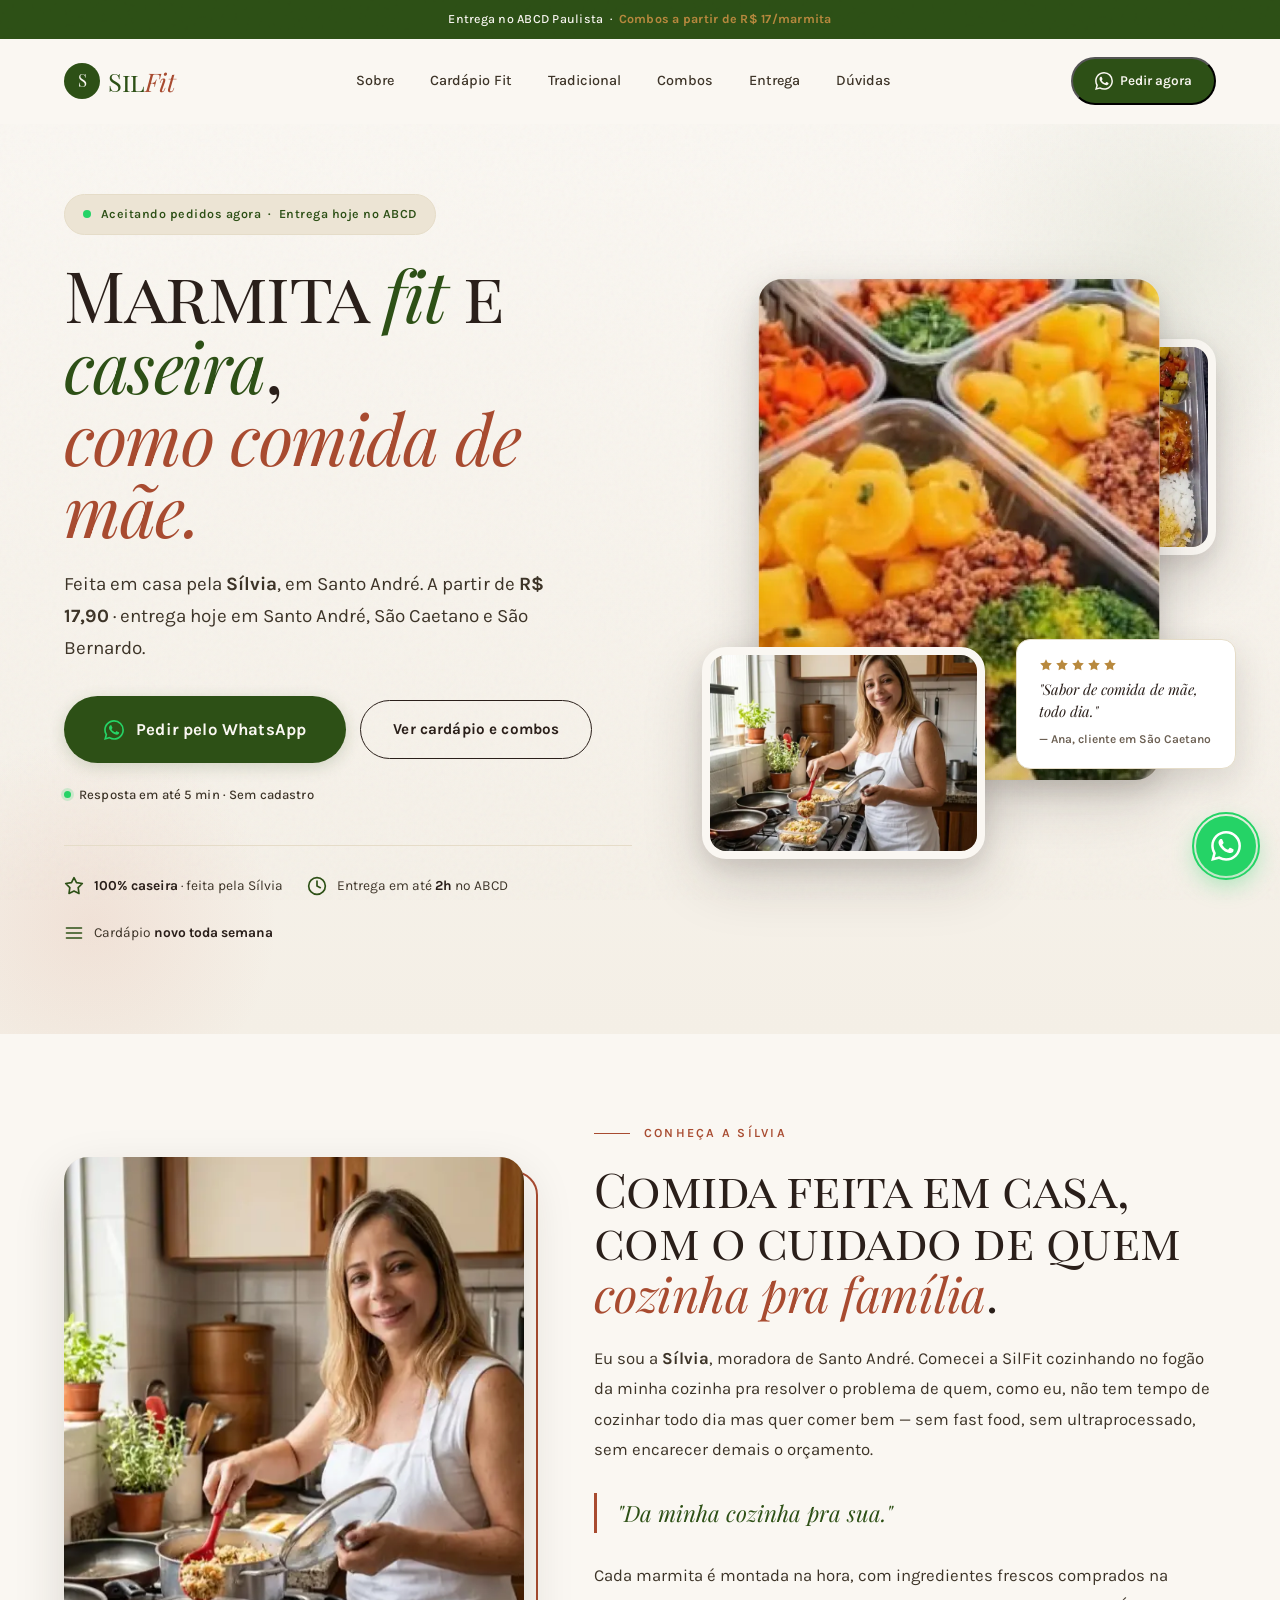
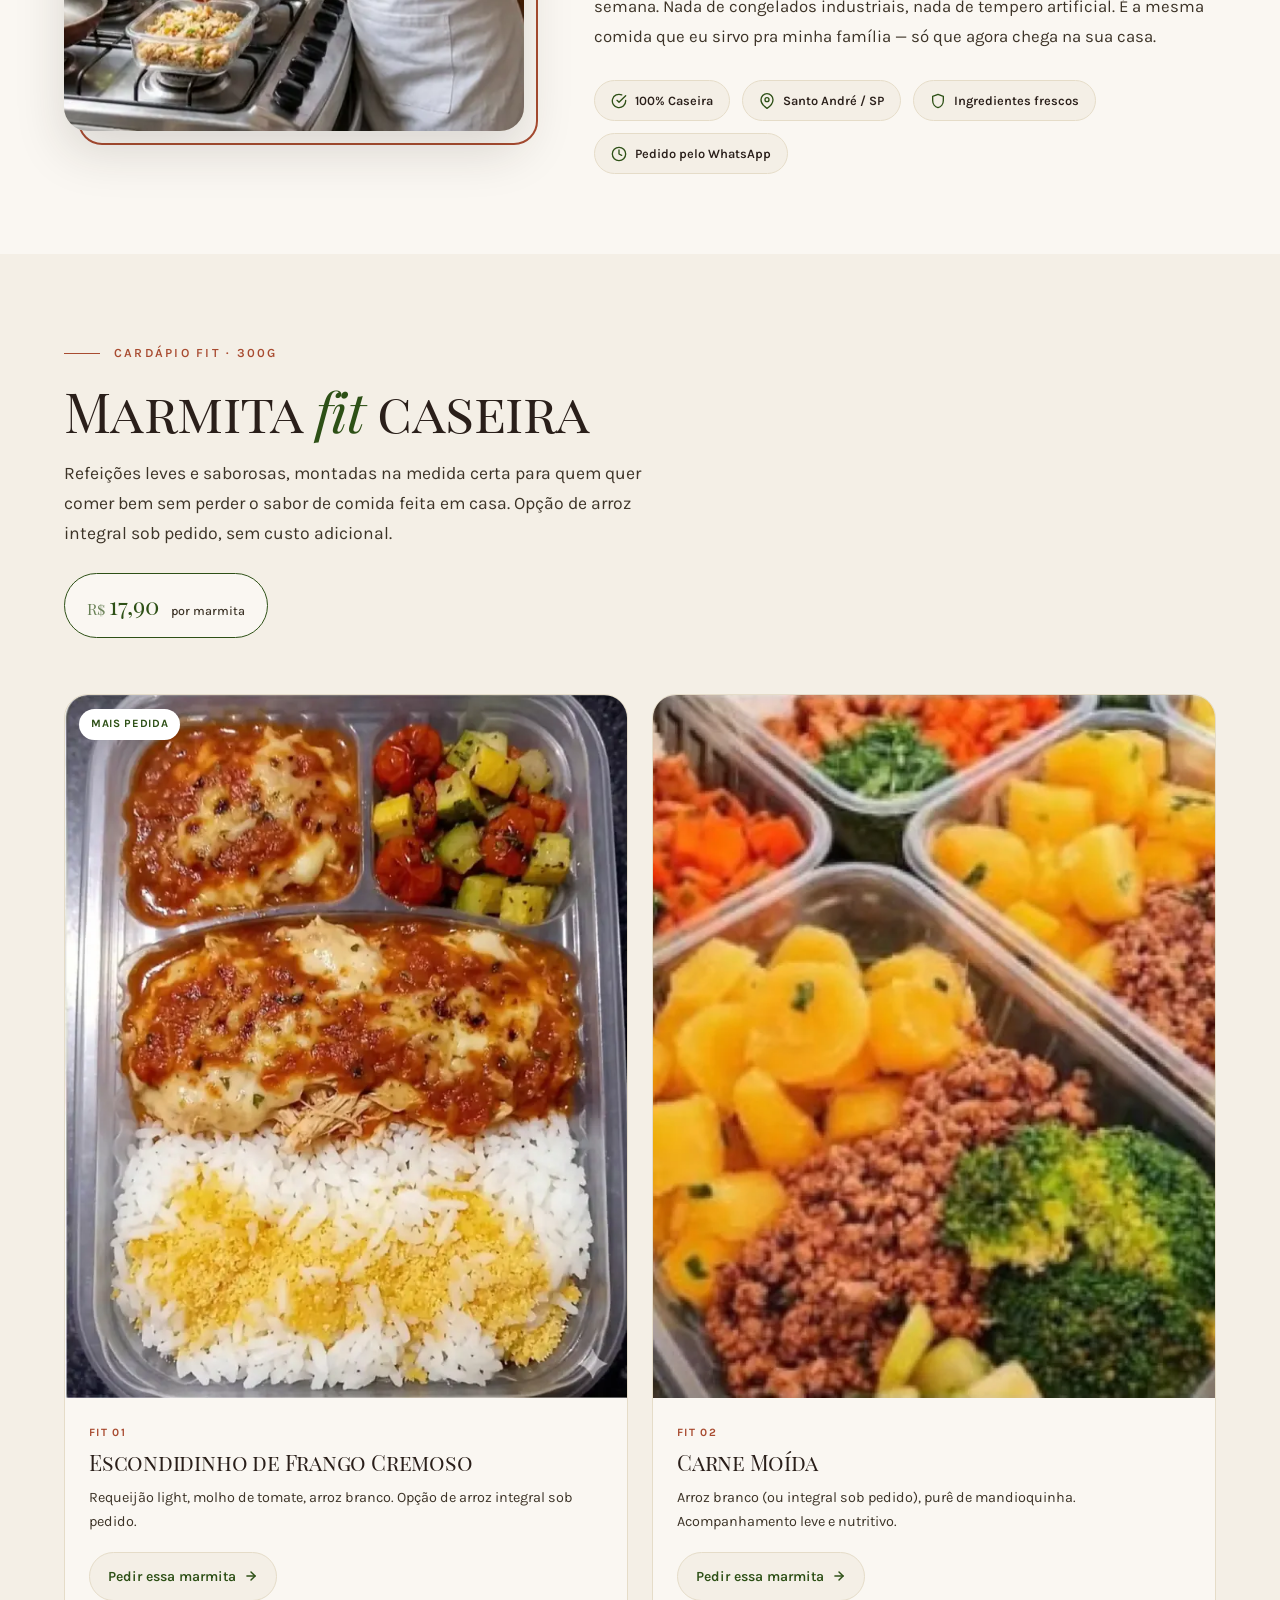
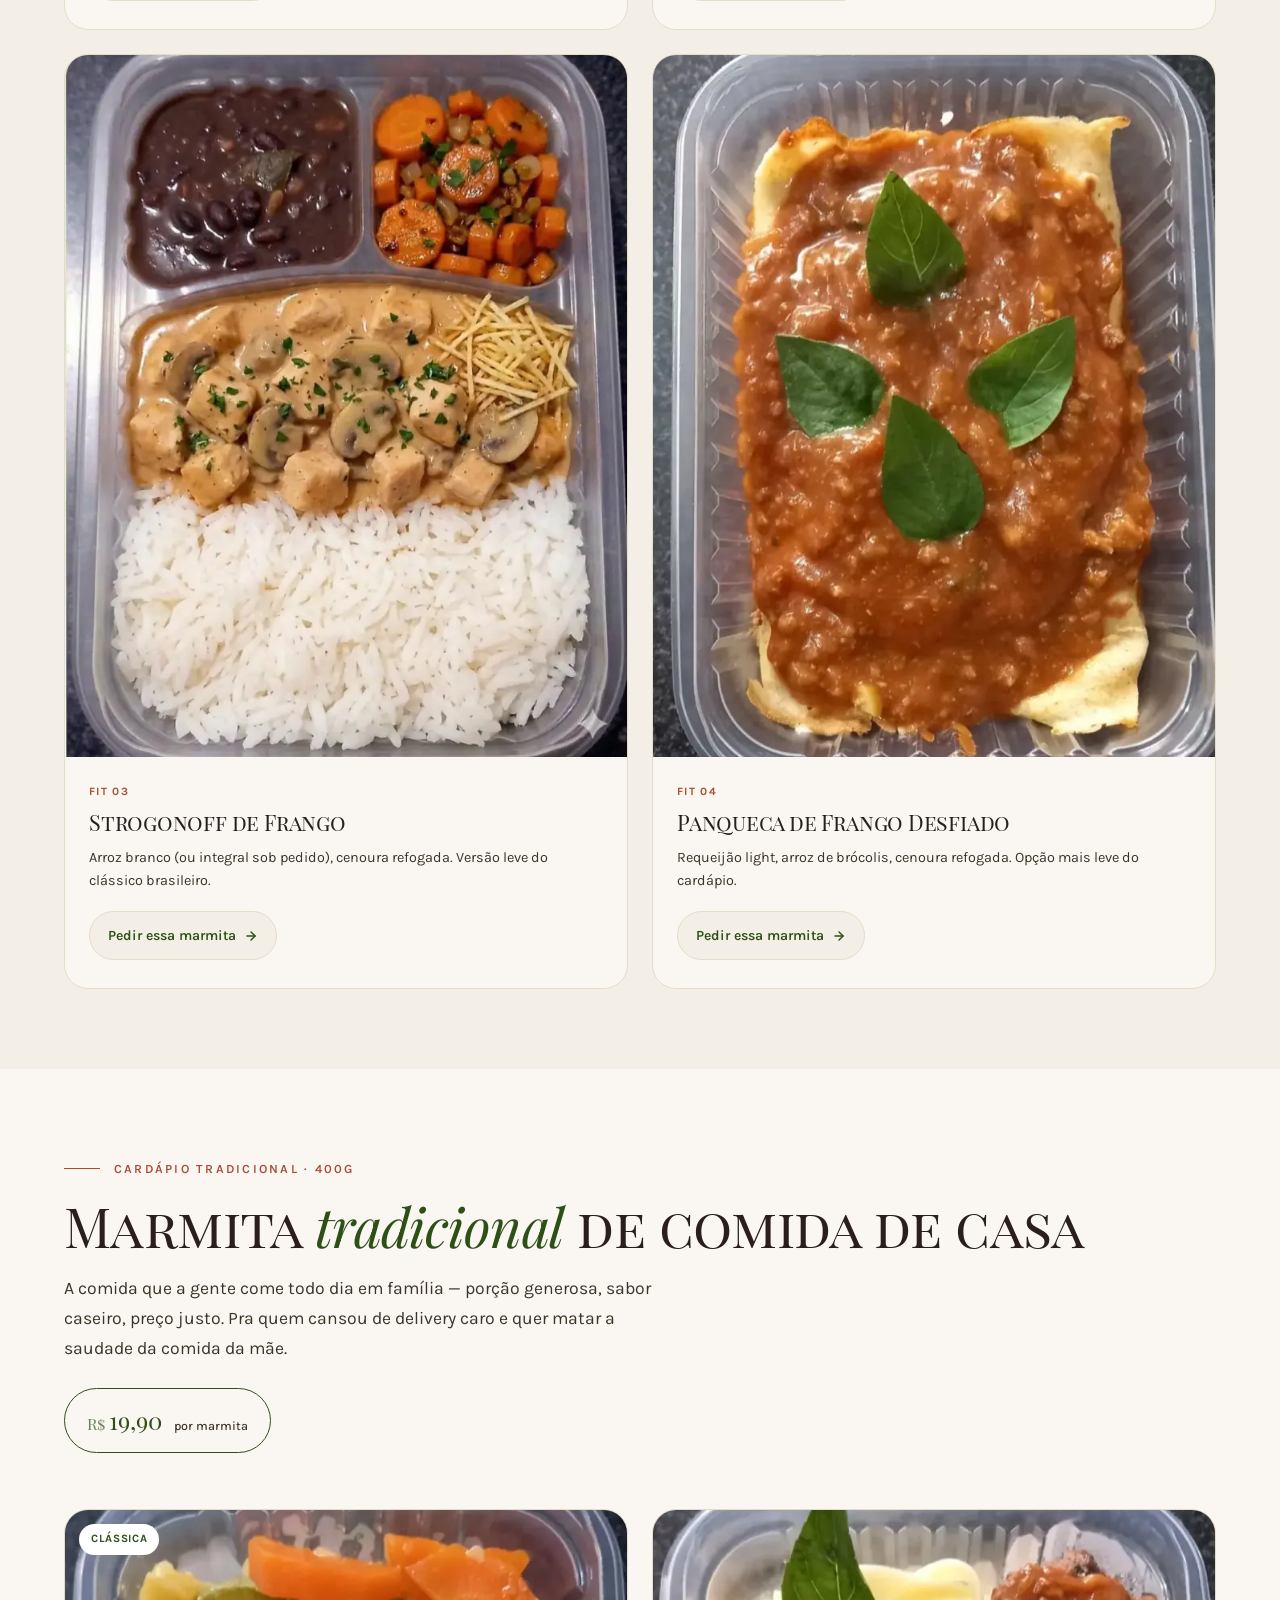
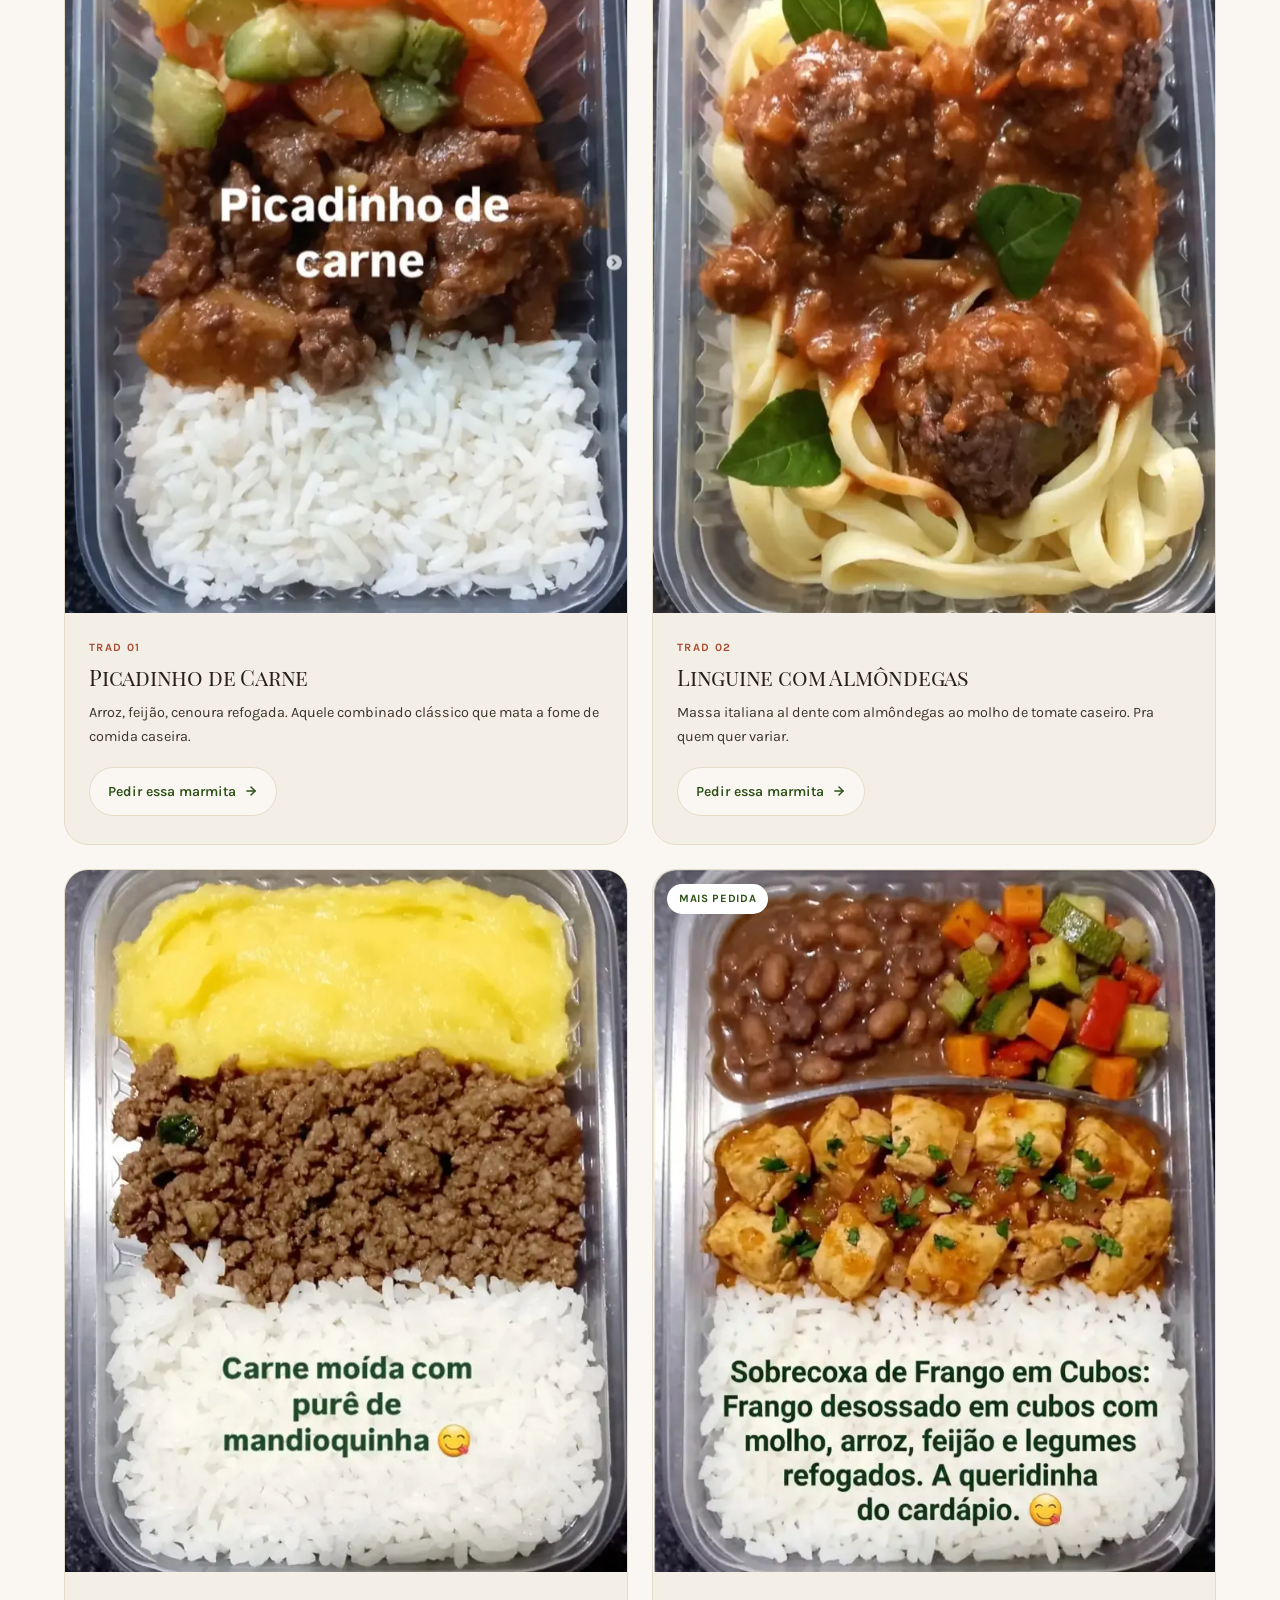
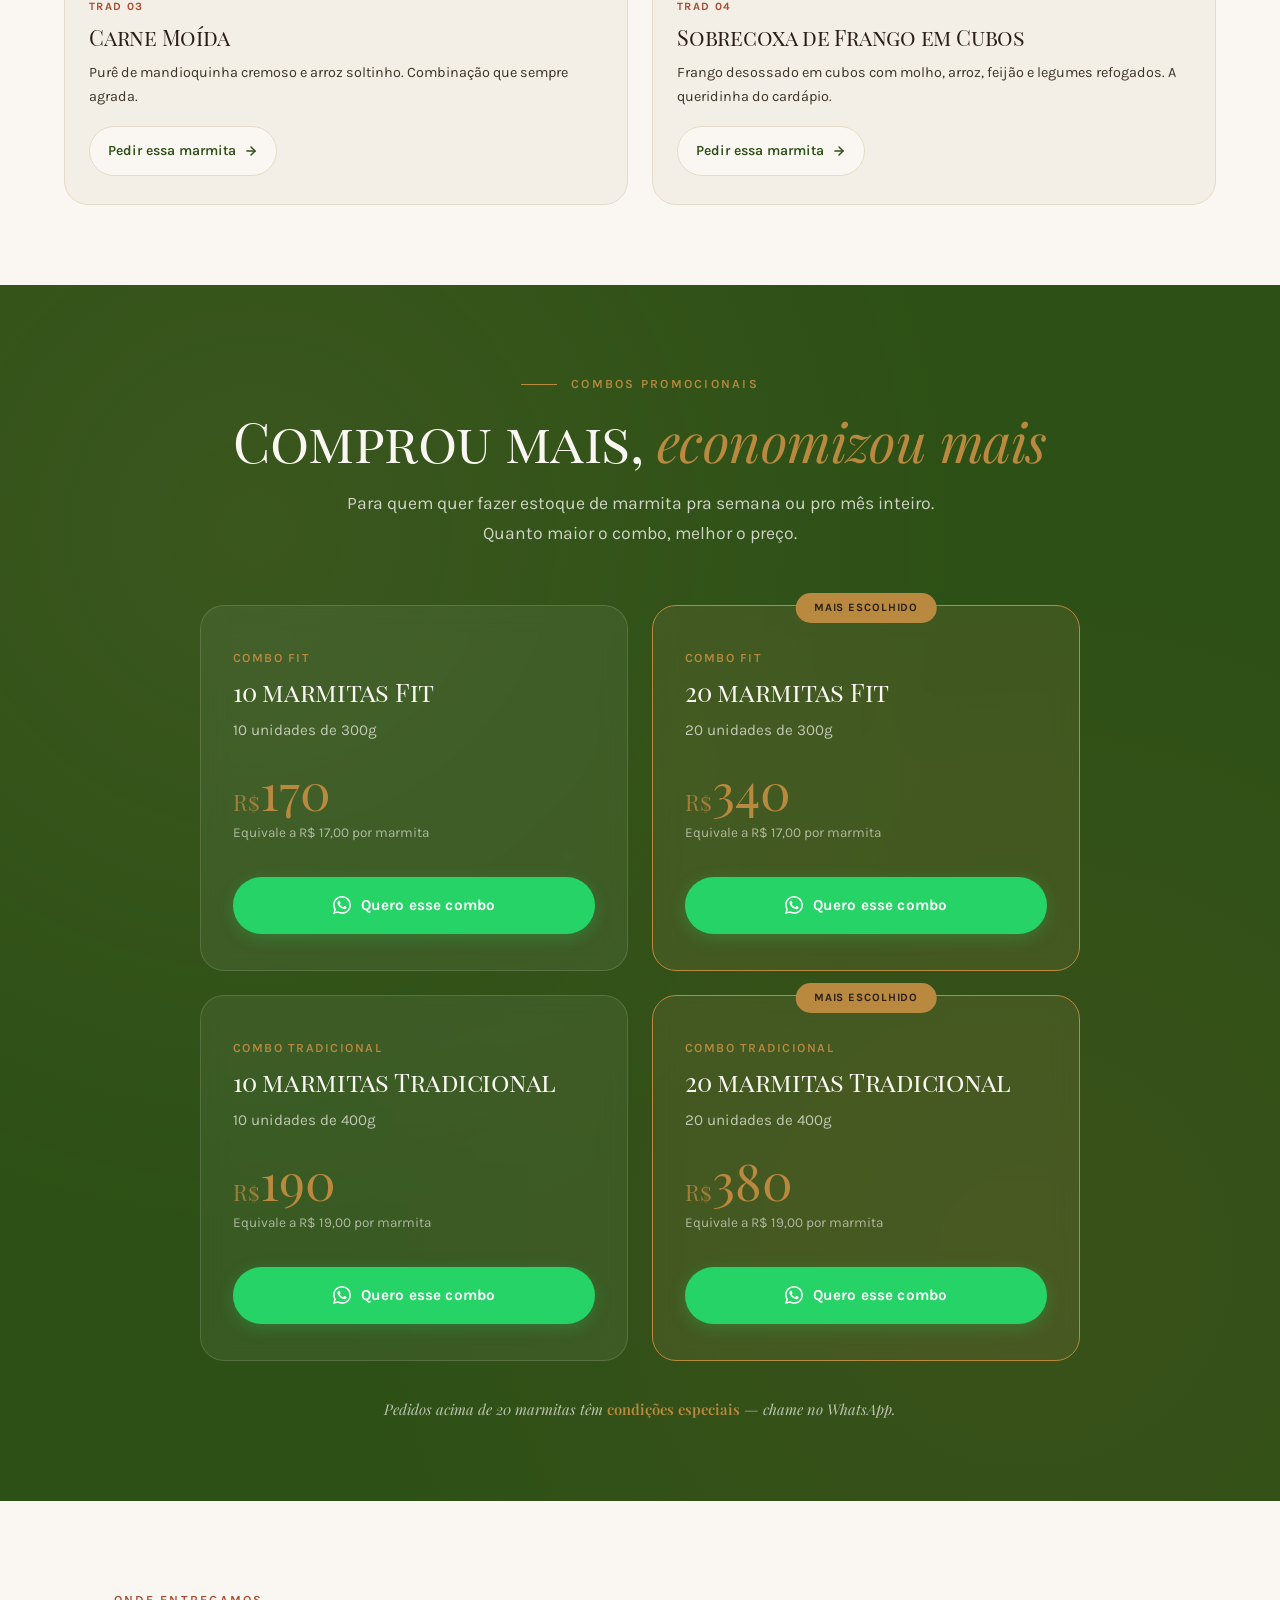
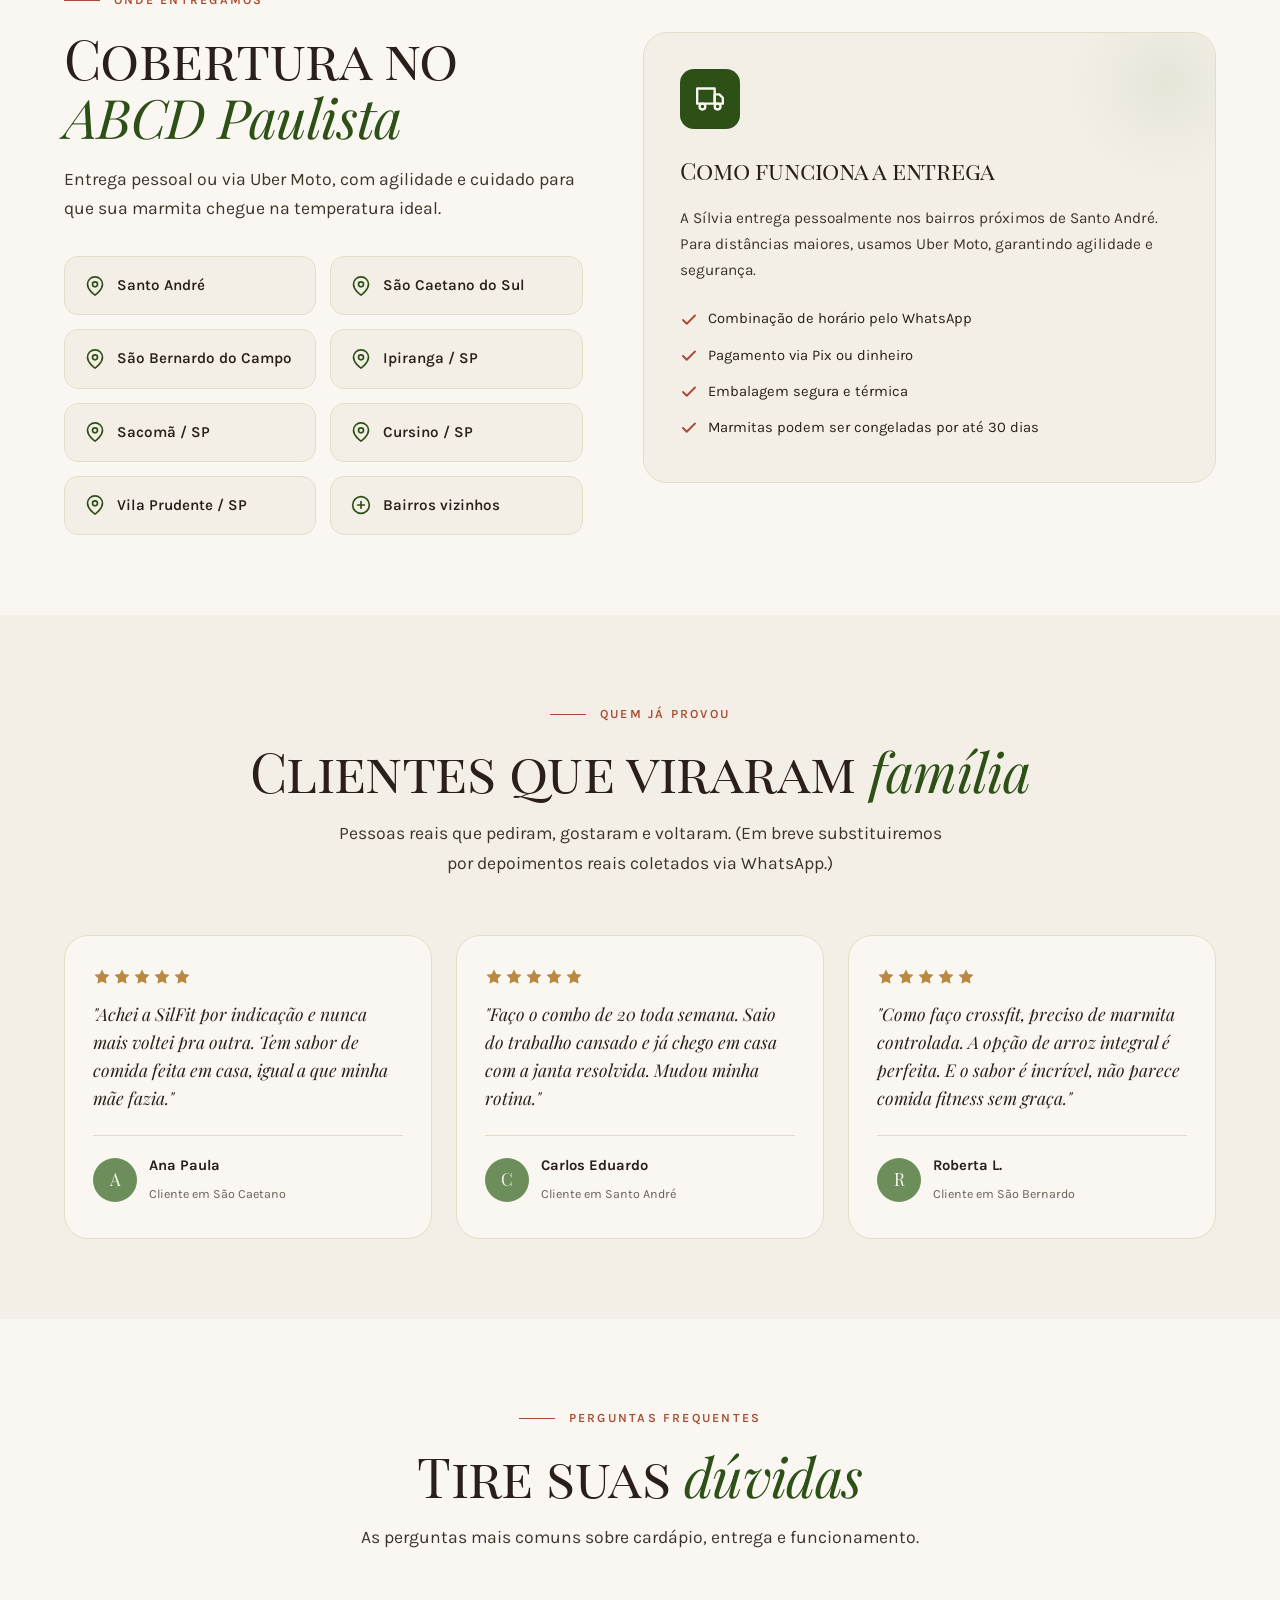
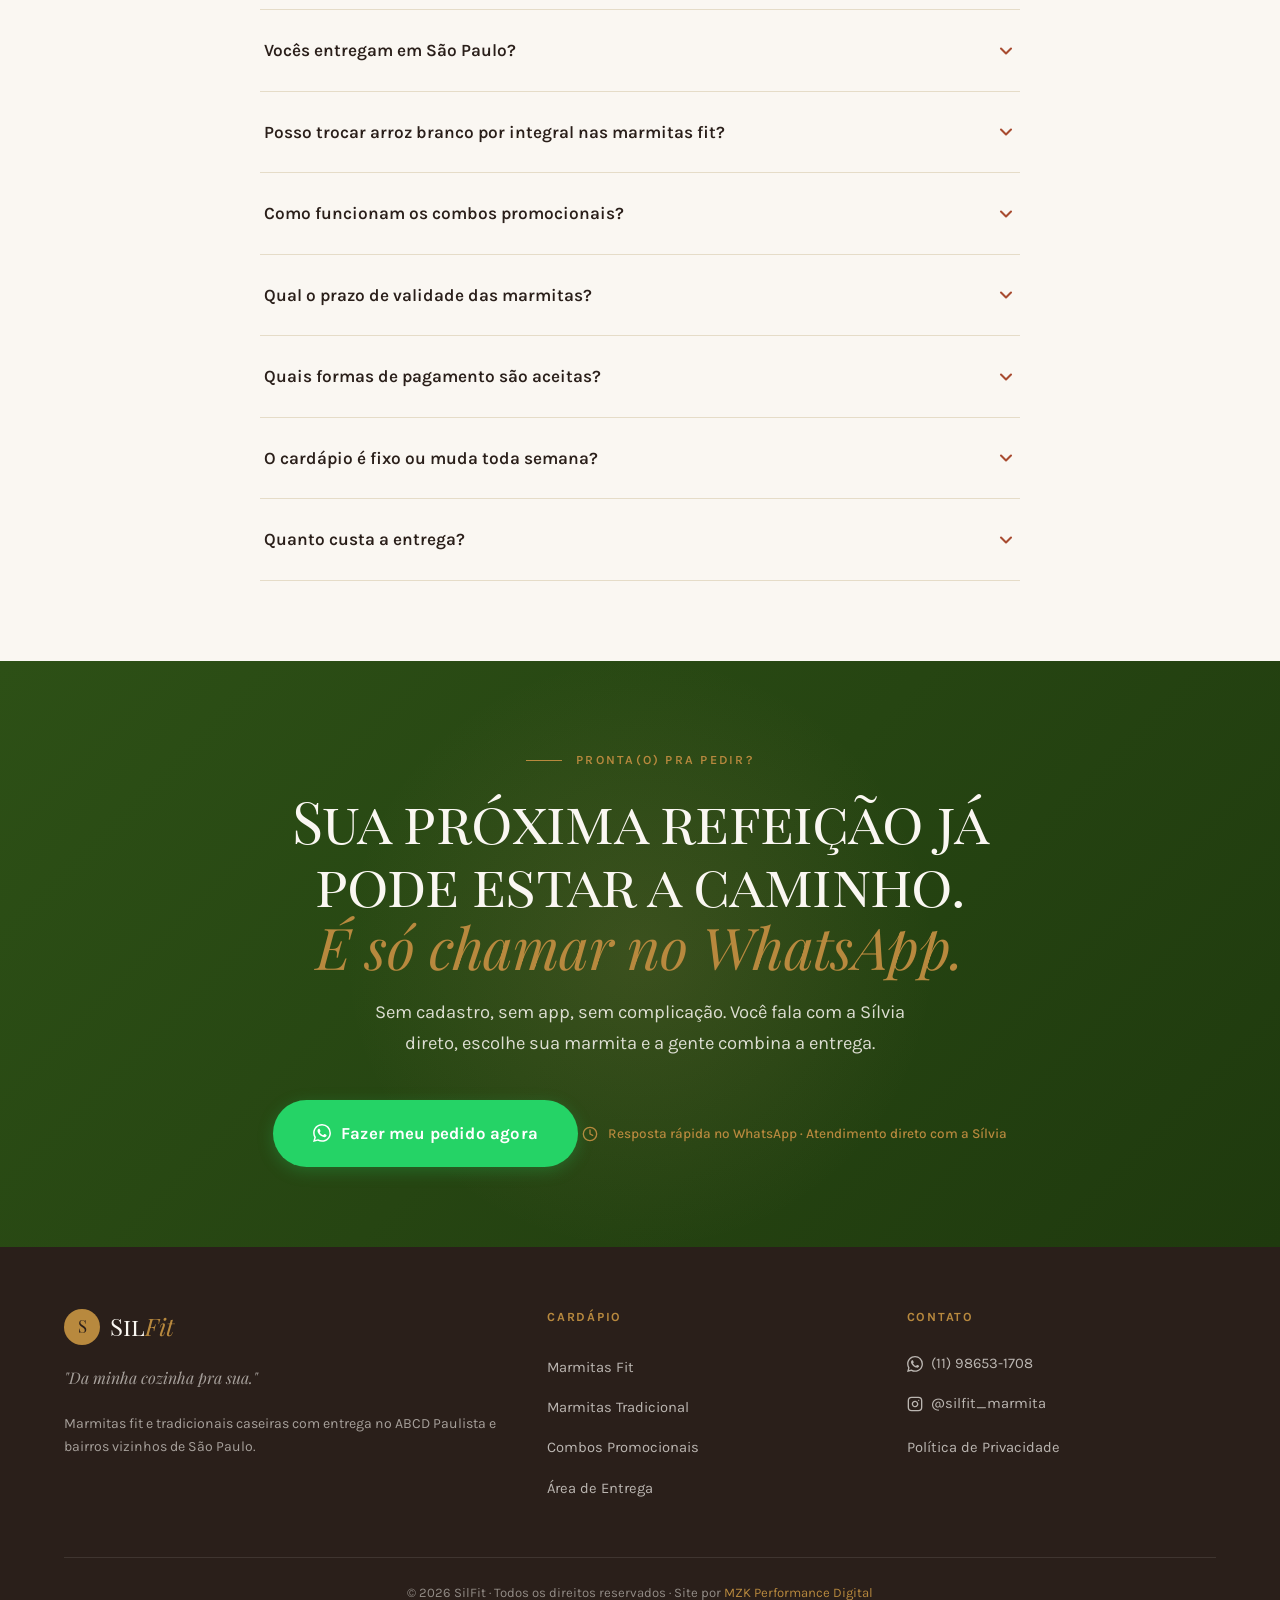
==== commit fbb27f50: "perf: inline critical CSS + non-blocking full stylesheet - Extracted critical above-the-fold CSS (he" ====
--- a/index.html
+++ b/index.html
@@ -52,8 +52,44 @@
   <link href="https://fonts.googleapis.com/css2?family=Karla:wght@400;500;600;700&family=Playfair+Display:ital,wght@0,400;0,700;1,400&family=Playfair+Display+SC:wght@400;700&display=swap" rel="stylesheet" media="print" onload="this.media='all'">
   <noscript><link href="https://fonts.googleapis.com/css2?family=Karla:wght@400;500;600;700&family=Playfair+Display:ital,wght@0,400;0,700;1,400&family=Playfair+Display+SC:wght@400;700&display=swap" rel="stylesheet"></noscript>
 
-  <!-- Stylesheets -->
-  <link rel="stylesheet" href="/css/styles.css">
+  <!-- Critical CSS (above-the-fold: reset + header + hero + variables) -->
+  <style>
+    *,*::before,*::after{margin:0;padding:0;box-sizing:border-box}
+    :root{--cream:#FAF7F2;--cream-warm:#F4EFE6;--cream-deep:#ECE4D4;--sage-light:#A8B89A;--sage:#6B8E5A;--sage-deep:#2D5016;--terracotta:#A84B30;--terracotta-deep:#8B3A20;--gold:#B8893E;--espresso:#2A1F1A;--espresso-soft:#3D3428;--muted:#6B5F52;--line:#E5DCC8;--white:#FFFFFF;--wa-green:#25D366;--font-display:'Playfair Display SC',Georgia,serif;--font-display-italic:'Playfair Display',Georgia,serif;--font-body:'Karla',-apple-system,BlinkMacSystemFont,sans-serif;--ease-out:cubic-bezier(0.22,1,0.36,1);--radius:14px;--radius-lg:24px;--z-header:50;--z-fab:90;--z-popup:100}
+    html{scroll-behavior:smooth;-webkit-font-smoothing:antialiased;text-size-adjust:100%}
+    body{font-family:var(--font-body);color:var(--espresso);background:var(--cream);line-height:1.65;font-size:17px;overflow-x:hidden}
+    img{max-width:100%;height:auto;display:block}button{font:inherit;cursor:pointer}a{color:inherit;text-decoration:none}
+    .container{width:100%;max-width:1200px;margin:0 auto;padding:0 24px;position:relative;z-index:2}
+    .skip-link{position:absolute;left:-9999px;top:16px;background:var(--sage-deep);color:var(--cream);padding:12px 20px;border-radius:8px;z-index:999;font-weight:600}.skip-link:focus{left:16px}
+    .top-bar{background:var(--sage-deep);color:var(--cream);text-align:center;font-size:.78rem;padding:9px 16px;font-weight:500;letter-spacing:.02em}.top-bar strong{color:var(--gold);font-weight:700}
+    .header{position:sticky;top:0;z-index:var(--z-header);background:rgba(250,247,242,0.92);backdrop-filter:blur(16px) saturate(1.4);-webkit-backdrop-filter:blur(16px) saturate(1.4);border-bottom:1px solid transparent;transition:all 350ms var(--ease-out)}.header.scrolled{border-bottom-color:var(--line);box-shadow:0 4px 24px rgba(42,31,26,0.06)}.header .container{display:flex;align-items:center;justify-content:space-between;padding-top:18px;padding-bottom:18px}
+    .logo{display:flex;align-items:center;gap:8px;font-family:var(--font-display);font-size:1.6rem;color:var(--sage-deep)}.logo-mark{width:36px;height:36px;border-radius:50%;background:var(--sage-deep);display:flex;align-items:center;justify-content:center;color:var(--cream);font-family:var(--font-display);font-size:1.05rem}.logo-text em{font-family:var(--font-display-italic);font-style:italic;color:var(--terracotta)}
+    .nav{display:flex;gap:36px;align-items:center}.nav a{font-size:.9rem;font-weight:500;color:var(--espresso-soft);position:relative;transition:color 200ms var(--ease-out)}
+    .header-cta{background:var(--sage-deep);color:var(--cream);padding:11px 22px;border-radius:999px;font-size:.85rem;font-weight:600;transition:all 250ms var(--ease-out);display:inline-flex;align-items:center;gap:7px}
+    .icon{width:18px;height:18px;flex-shrink:0}
+    @media(max-width:900px){.nav{display:none}}
+    @media(max-width:480px){.header-cta span{display:none}.header-cta{padding:11px;aspect-ratio:1;justify-content:center}}
+    .hero{position:relative;padding:70px 0 90px;background:linear-gradient(180deg,var(--cream) 0%,var(--cream-warm) 100%);overflow:hidden}.hero .container{display:grid;grid-template-columns:1.05fr 0.95fr;gap:70px;align-items:center;position:relative;z-index:2}
+    .hero-badge{display:inline-flex;align-items:center;gap:10px;background:var(--cream-deep);border:1px solid var(--line);padding:9px 18px;border-radius:999px;font-size:.78rem;font-weight:600;color:var(--sage-deep);margin-bottom:24px}
+    .hero h1{font-family:var(--font-display);font-size:clamp(2.6rem,6vw,4.4rem);line-height:1.02;margin-bottom:22px;letter-spacing:-.02em;font-weight:400;color:var(--espresso)}.hero h1 em{font-family:var(--font-display-italic);font-style:italic;color:var(--sage-deep);font-weight:400}.hero h1 .accent{color:var(--terracotta);font-family:var(--font-display-italic);font-style:italic}
+    .hero-sub{font-size:1.18rem;color:var(--espresso-soft);line-height:1.7;margin-bottom:32px;max-width:520px}
+    .hero-ctas{display:flex;gap:14px;flex-wrap:wrap;margin-bottom:40px}
+    .btn{display:inline-flex;align-items:center;justify-content:center;gap:10px;padding:16px 32px;border-radius:999px;font-weight:700;font-size:.95rem;border:none;cursor:pointer;transition:all 280ms var(--ease-out);white-space:nowrap;text-decoration:none;position:relative;overflow:hidden}
+    .btn-primary{background:var(--sage-deep);color:var(--cream);box-shadow:0 4px 16px rgba(45,80,22,0.18)}.btn-primary:hover{background:#1f3a0e;transform:translateY(-2px);box-shadow:0 8px 28px rgba(45,80,22,0.32)}
+    .btn-secondary{background:transparent;color:var(--espresso);border:1.5px solid var(--espresso)}.btn-secondary:hover{background:var(--espresso);color:var(--cream)}
+    .btn-large{padding:20px 40px;font-size:1.05rem}
+    .hero-trust{display:flex;align-items:center;gap:24px;flex-wrap:wrap;padding-top:28px;border-top:1px solid var(--line)}.hero-trust-item{display:flex;align-items:center;gap:10px;font-size:.85rem;color:var(--espresso-soft)}.hero-trust-item svg{color:var(--sage-deep);flex-shrink:0}
+    .hero-visual{position:relative;height:580px}.hero-photo{position:absolute;border-radius:var(--radius-lg);overflow:hidden;background:var(--cream-deep);box-shadow:0 20px 60px rgba(42,31,26,0.18),0 8px 24px rgba(42,31,26,0.10)}.hero-photo img{width:100%;height:100%;object-fit:cover;display:block}.hero-photo-main{top:0;left:50%;transform:translateX(-50%);width:78%;aspect-ratio:4/5;z-index:2}.hero-photo-sub{bottom:0;left:0;width:55%;aspect-ratio:4/3;z-index:3;border:8px solid var(--cream)}.hero-photo-sub-2{top:60px;right:0;width:42%;aspect-ratio:1;z-index:1;border:8px solid var(--cream)}
+    .hero-quote{position:absolute;bottom:90px;right:-20px;z-index:4;background:var(--white);padding:18px 22px;border-radius:var(--radius);box-shadow:0 12px 36px rgba(42,31,26,0.15);max-width:220px;border:1px solid var(--line)}.hero-quote .stars{display:flex;gap:2px;margin-bottom:6px;color:var(--gold)}.hero-quote p{font-family:var(--font-display-italic);font-style:italic;font-size:.92rem;color:var(--espresso);line-height:1.5}.hero-quote cite{display:block;margin-top:8px;font-size:.75rem;color:var(--muted);font-style:normal;font-family:var(--font-body);font-weight:600}
+    .hero-deco-1{position:absolute;top:-100px;right:-120px;width:460px;height:460px;border-radius:50%;background:radial-gradient(circle,rgba(168,184,154,0.18) 0%,transparent 70%);pointer-events:none}.hero-deco-2{position:absolute;bottom:-80px;left:-100px;width:380px;height:380px;border-radius:50%;background:radial-gradient(circle,rgba(168,75,48,0.10) 0%,transparent 70%);pointer-events:none}
+    .hero-entry{opacity:0;transform:translateY(24px);animation:hero-rise 900ms var(--ease-out) forwards}.hero-entry-1{animation-delay:.10s}.hero-entry-2{animation-delay:.22s}.hero-entry-3{animation-delay:.34s}.hero-entry-4{animation-delay:.46s}.hero-entry-5{animation-delay:.58s}@keyframes hero-rise{to{opacity:1;transform:none}}
+    @media(max-width:980px){.hero .container{grid-template-columns:1fr;gap:50px}.hero-visual{height:460px;max-width:480px;margin:0 auto}.hero-quote{right:0;bottom:50px}}@media(max-width:480px){.hero{padding:50px 0 70px}.hero-visual{height:380px}}
+    .badge .dot,.hero-badge .dot{width:8px;height:8px;border-radius:50%;background:var(--wa-green);animation:pulse-dot 2.4s ease-in-out infinite}@keyframes pulse-dot{0%,100%{box-shadow:0 0 0 0 rgba(37,211,102,0.5)}50%{box-shadow:0 0 0 8px rgba(37,211,102,0)}}
+  </style>
+
+  <!-- Full stylesheet (non-render-blocking) -->
+  <link rel="preload" href="/css/styles.css" as="style" onload="this.onload=null;this.rel='stylesheet'">
+  <noscript><link rel="stylesheet" href="/css/styles.css"></noscript>
 
   <!-- Schema.org JSON-LD: LocalBusiness / FoodEstablishment -->
   <script type="application/ld+json">
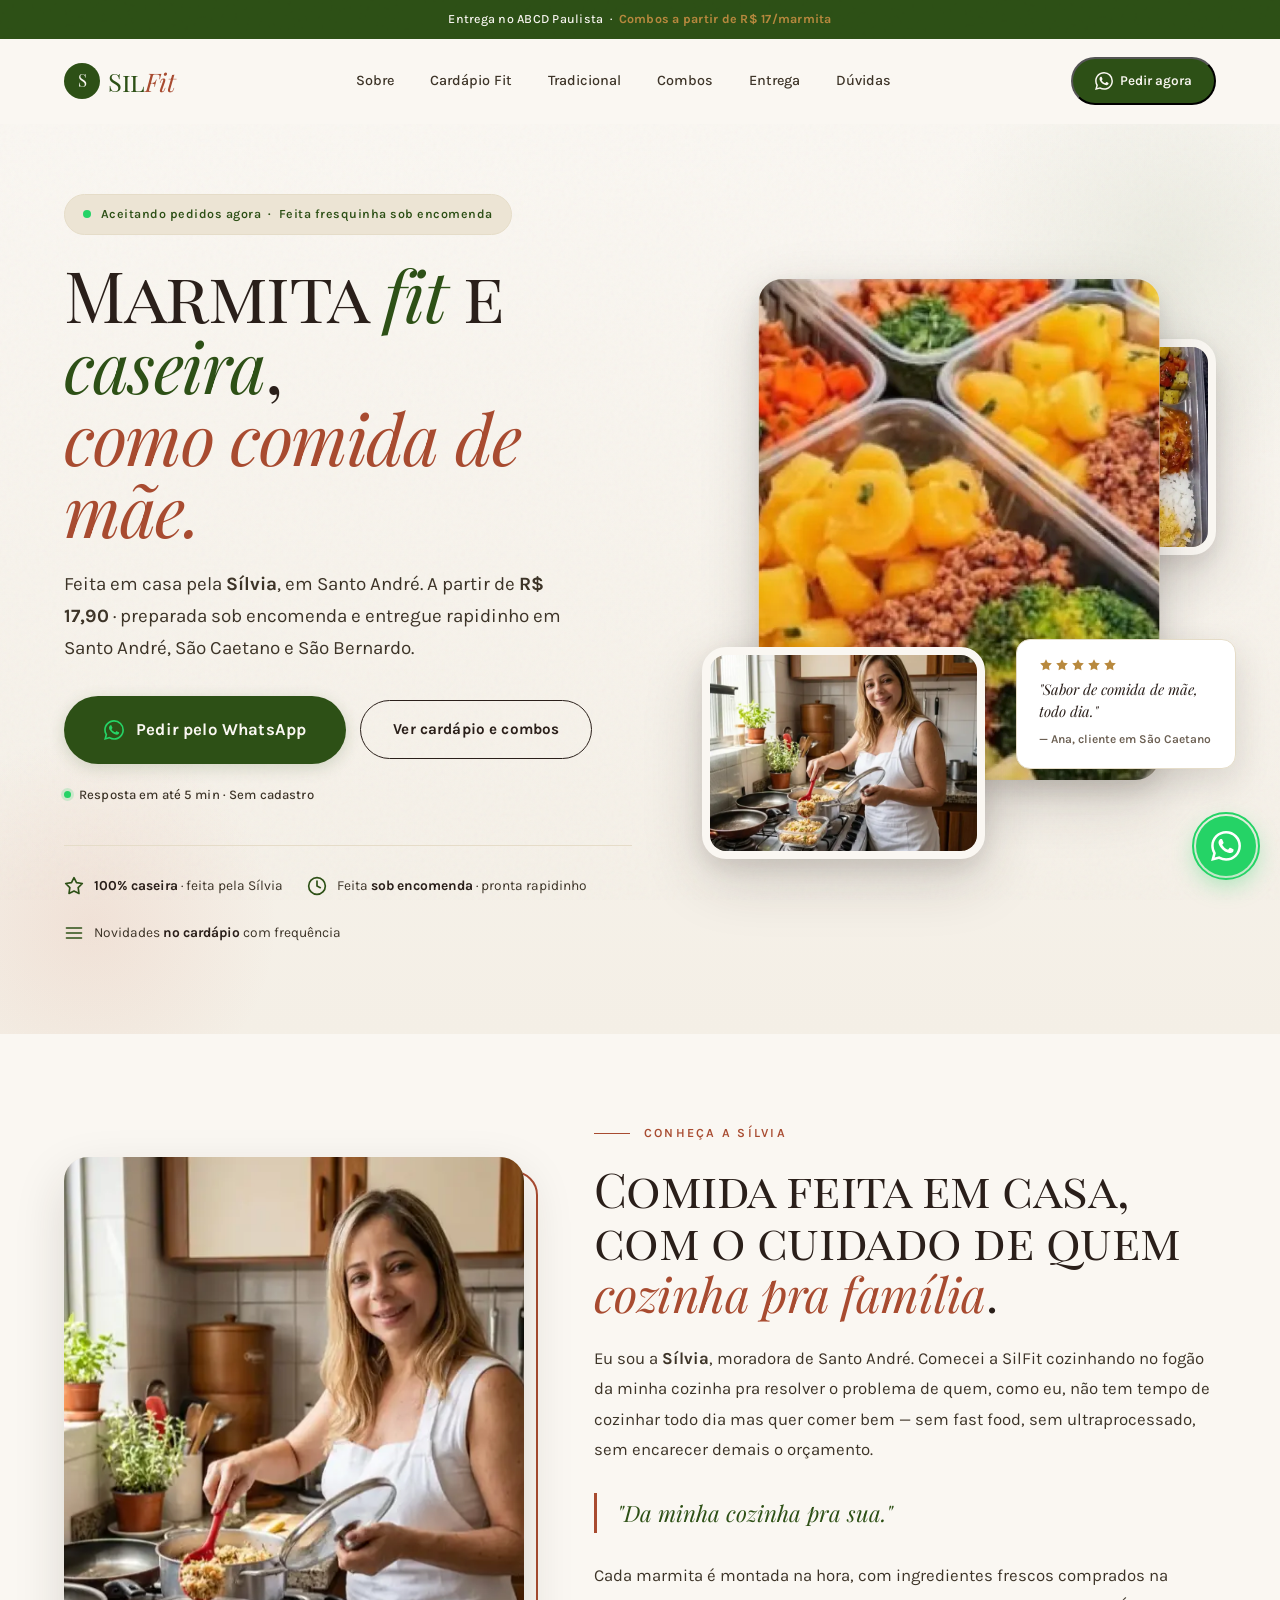
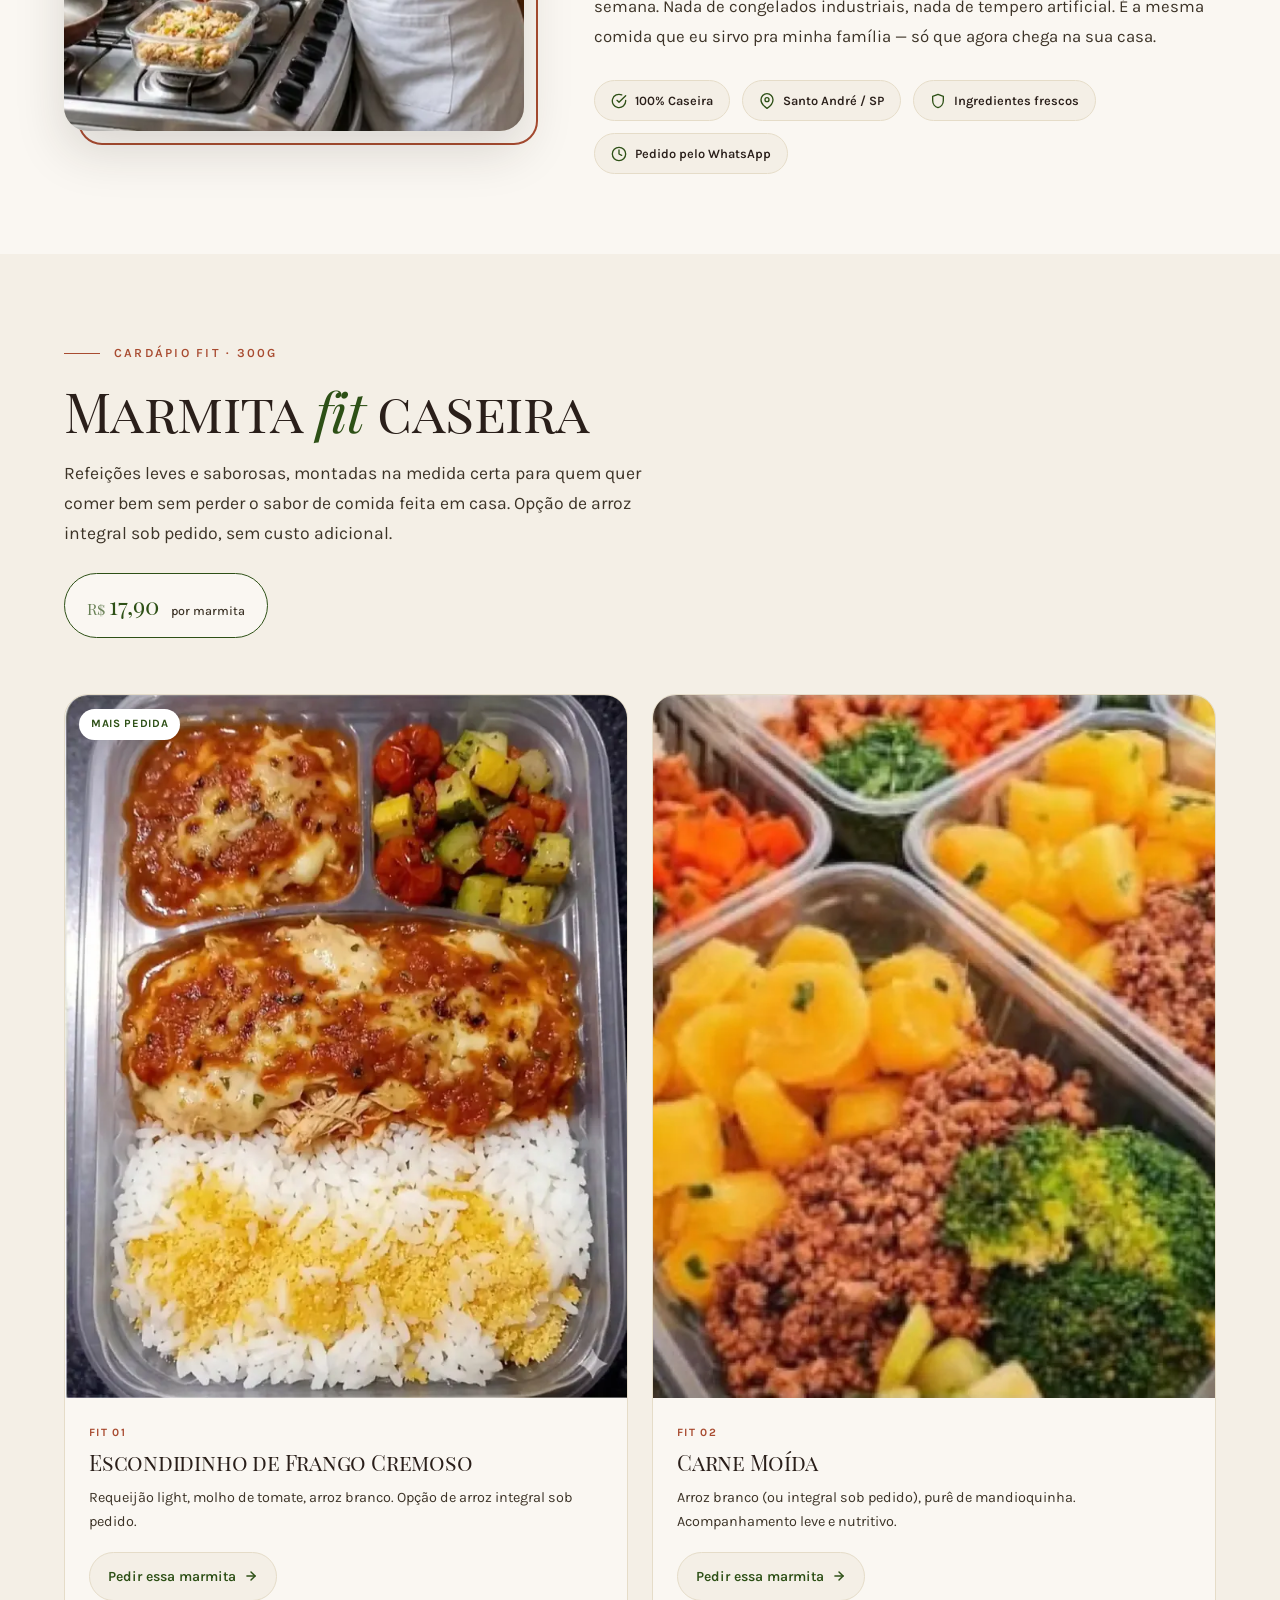
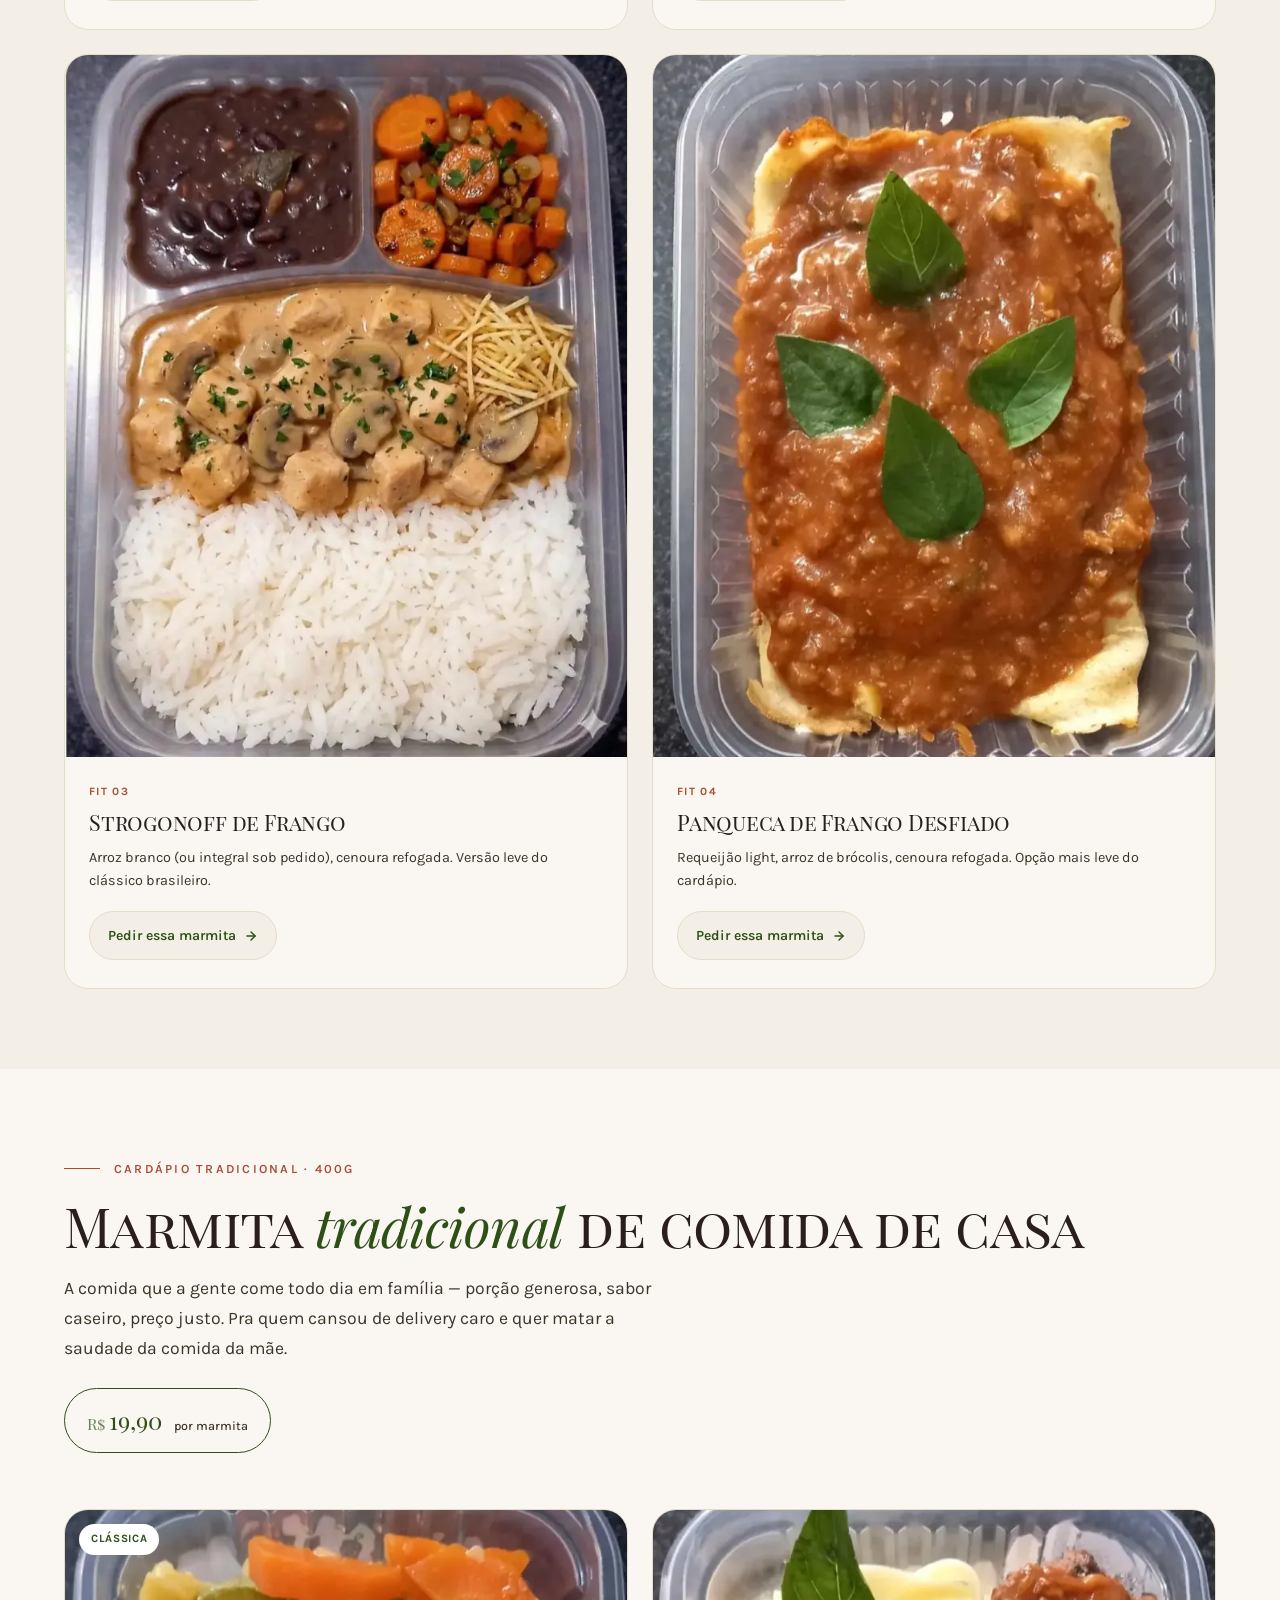
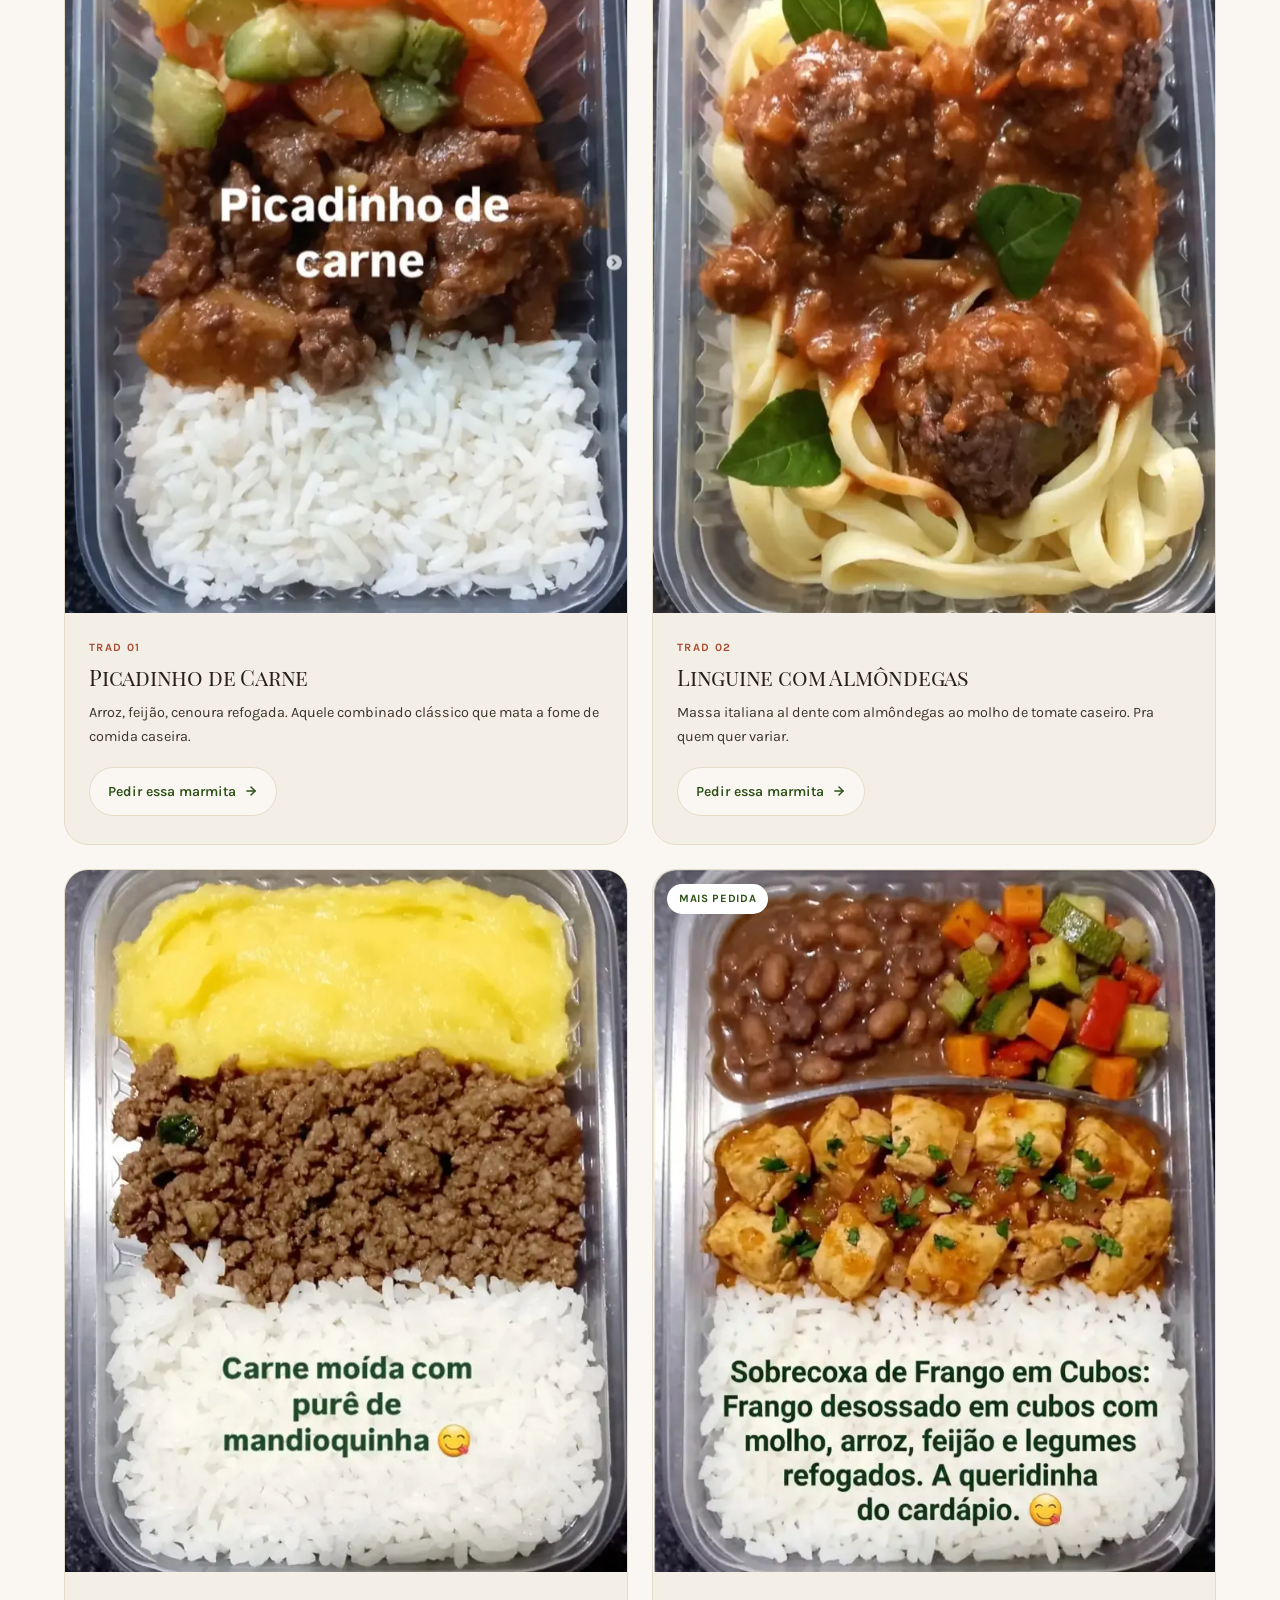
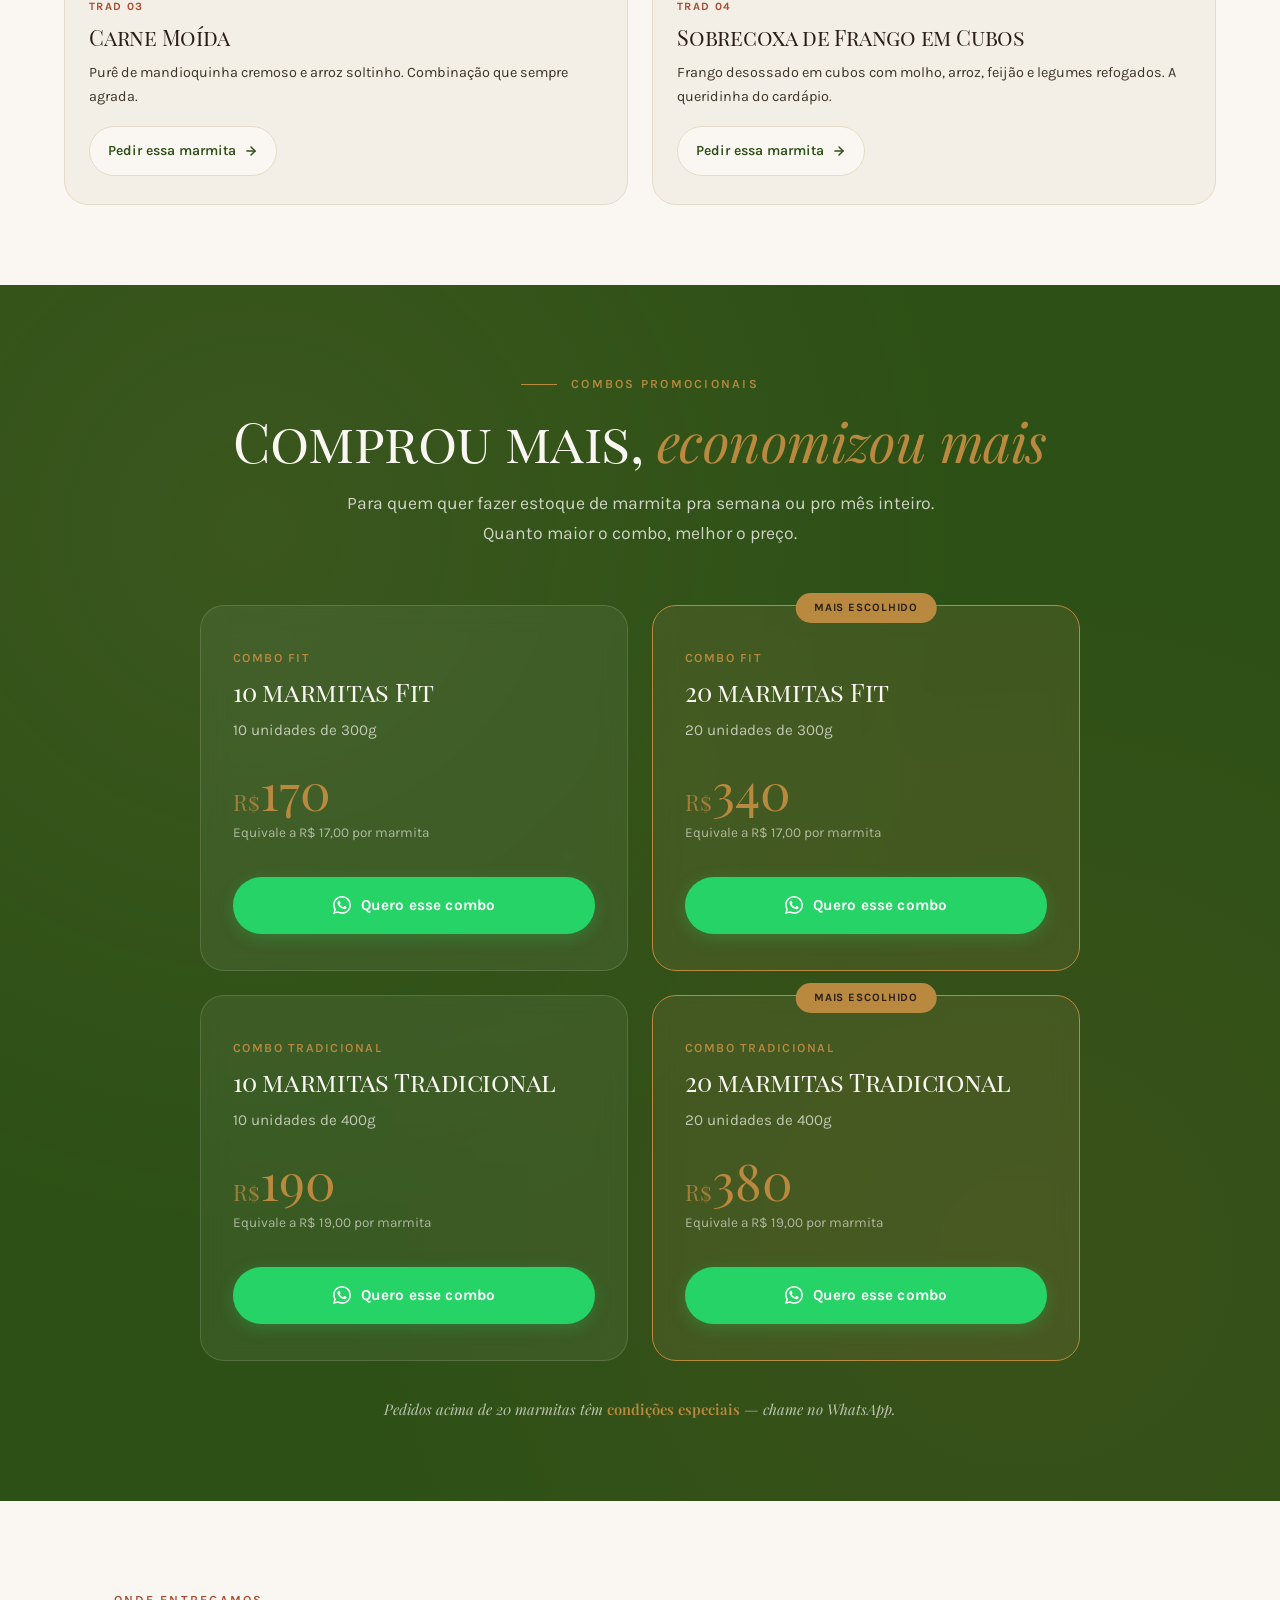
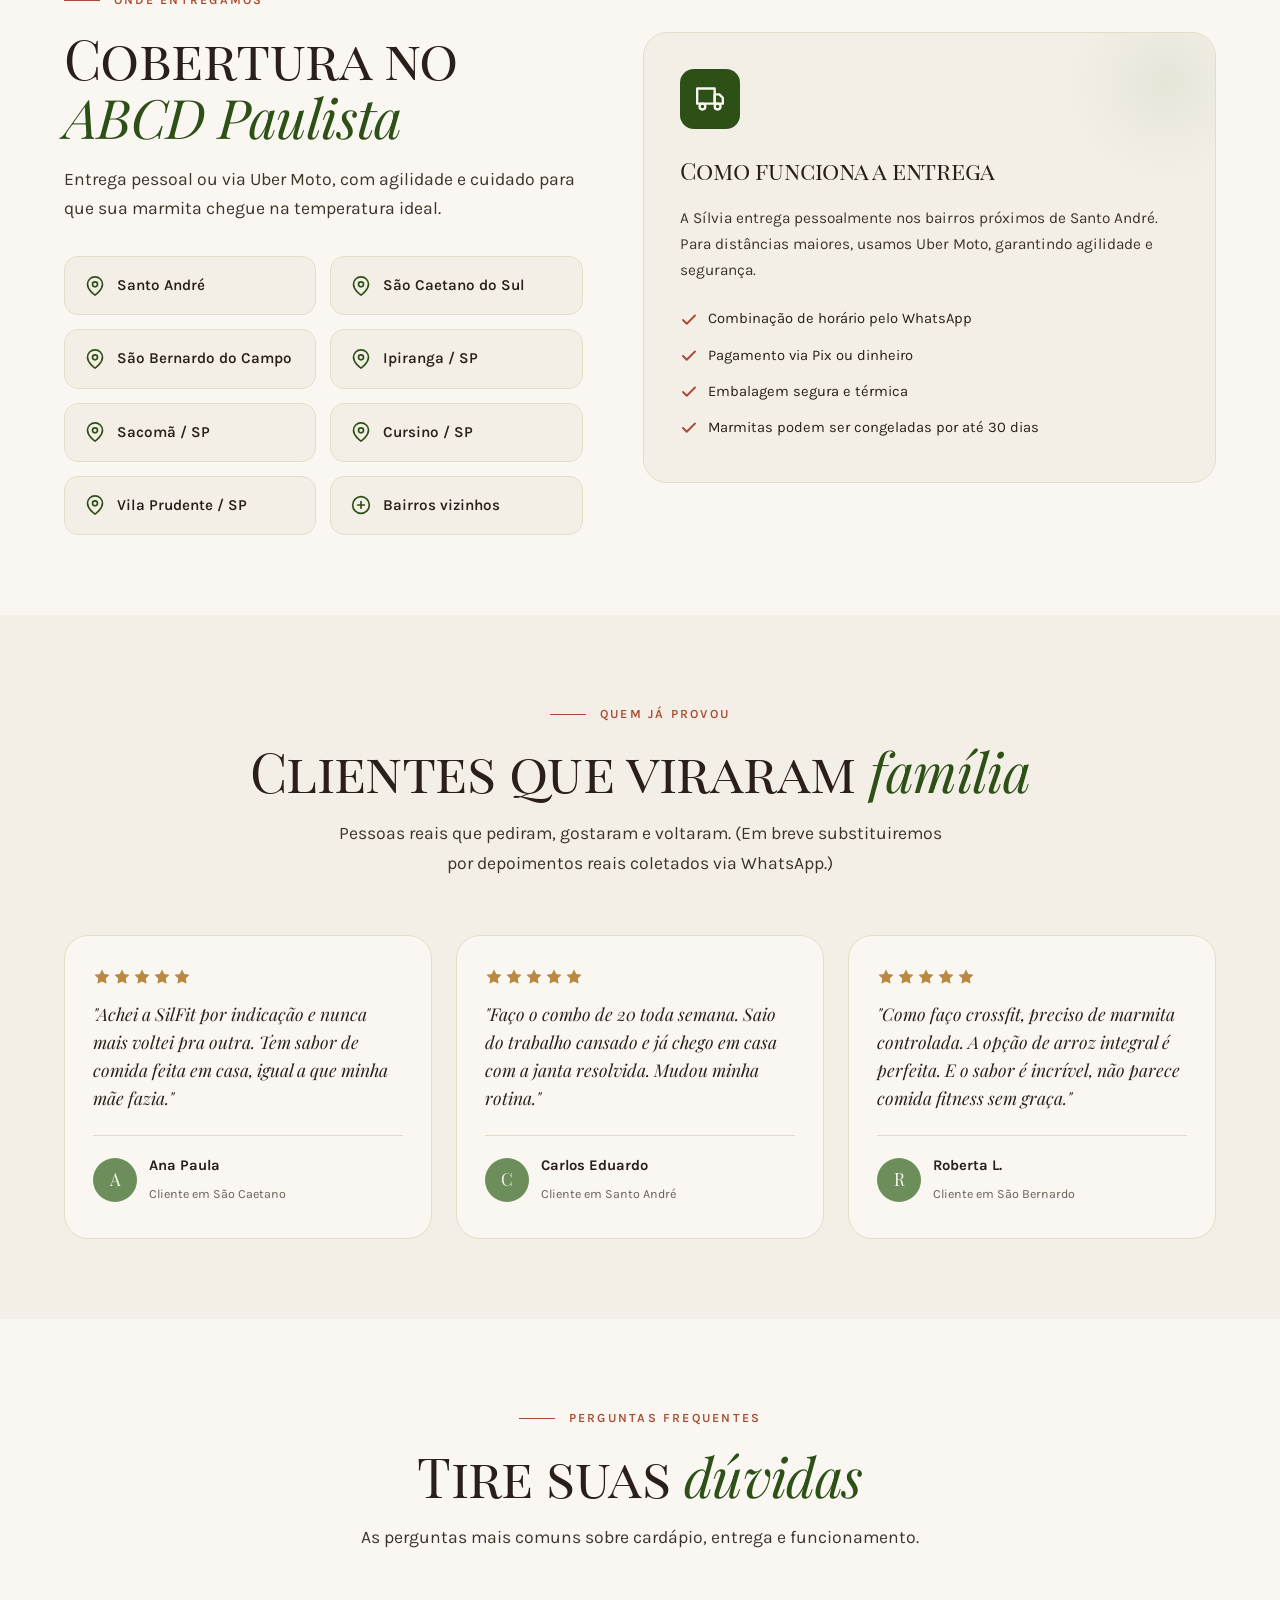
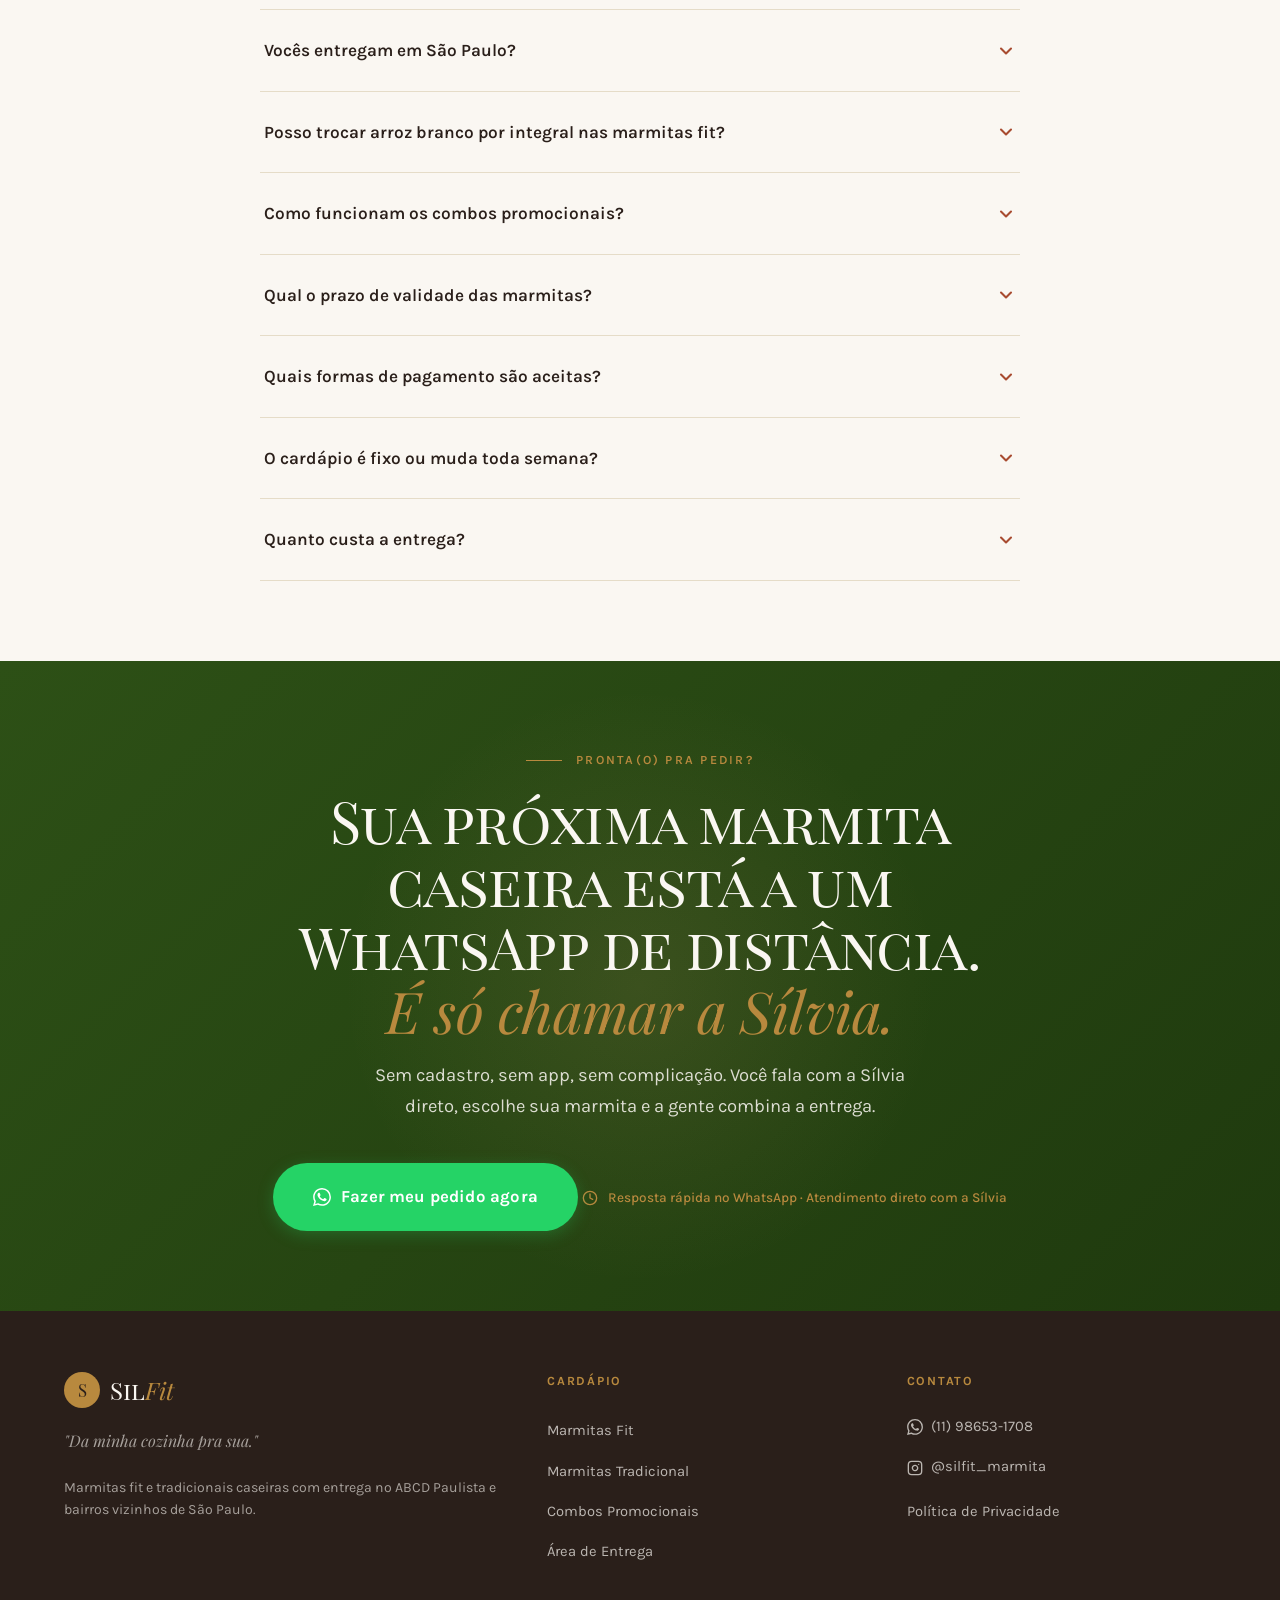
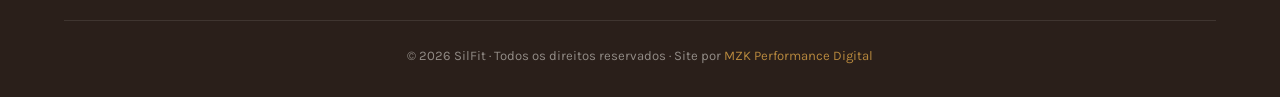
==== commit cef5cb58: "copy: alinhar site com operação sob encomenda da Sil - Hero badge/subtitle/trust: "entrega hoje" e "" ====
--- a/index.html
+++ b/index.html
@@ -318,7 +318,7 @@
         <div class="hero-content">
           <span class="hero-badge hero-entry hero-entry-1">
             <span class="dot"></span>
-            Aceitando pedidos agora &nbsp;·&nbsp; Entrega hoje no ABCD
+            Aceitando pedidos agora &nbsp;·&nbsp; Feita fresquinha sob encomenda
           </span>
 
           <h1 class="hero-entry hero-entry-2">
@@ -327,7 +327,7 @@
           </h1>
 
           <p class="hero-sub hero-entry hero-entry-3">
-            Feita em casa pela <strong>Sílvia</strong>, em Santo André. A partir de <strong>R$ 17,90</strong> · entrega hoje em Santo André, São Caetano e São Bernardo.
+            Feita em casa pela <strong>Sílvia</strong>, em Santo André. A partir de <strong>R$ 17,90</strong> · preparada sob encomenda e entregue rapidinho em Santo André, São Caetano e São Bernardo.
           </p>
 
           <div class="hero-ctas hero-entry hero-entry-4">
@@ -351,11 +351,11 @@
             </div>
             <div class="hero-trust-item">
               <svg width="20" height="20" viewBox="0 0 24 24" fill="none" stroke="currentColor" stroke-width="2" stroke-linecap="round" stroke-linejoin="round" aria-hidden="true"><circle cx="12" cy="12" r="10"/><polyline points="12 6 12 12 16 14"/></svg>
-              <span>Entrega em até <strong>2h</strong> no ABCD</span>
+              <span>Feita <strong>sob encomenda</strong> · pronta rapidinho</span>
             </div>
             <div class="hero-trust-item">
               <svg width="20" height="20" viewBox="0 0 24 24" fill="none" stroke="currentColor" stroke-width="2" stroke-linecap="round" stroke-linejoin="round" aria-hidden="true"><path d="M3 12h18M3 6h18M3 18h18"/></svg>
-              <span>Cardápio <strong>novo toda semana</strong></span>
+              <span>Novidades <strong>no cardápio</strong> com frequência</span>
             </div>
           </div>
         </div>
@@ -871,7 +871,7 @@
     <section class="cta-final" aria-labelledby="cta-final-title">
       <div class="container reveal">
         <span class="eyebrow">Pronta(o) pra pedir?</span>
-        <h2 id="cta-final-title">Sua próxima refeição já pode estar a caminho.<br><em>É só chamar no WhatsApp.</em></h2>
+        <h2 id="cta-final-title">Sua próxima marmita caseira está a um WhatsApp de distância.<br><em>É só chamar a Sílvia.</em></h2>
         <p>Sem cadastro, sem app, sem complicação. Você fala com a Sílvia direto, escolhe sua marmita e a gente combina a entrega.</p>
         <button class="btn btn-whatsapp btn-large" data-cta data-cta-section="cta_final" data-cta-type="geral">
           <svg class="icon" viewBox="0 0 24 24" fill="currentColor" aria-hidden="true"><path d="M17.472 14.382c-.297-.149-1.758-.867-2.03-.967-.273-.099-.471-.148-.67.15-.197.297-.767.967-.94 1.165-.173.198-.347.223-.644.074-.297-.149-1.255-.462-2.39-1.475-.883-.788-1.48-1.761-1.653-2.059-.173-.297-.018-.458.13-.606.134-.133.297-.347.446-.52.149-.174.198-.298.298-.497.099-.198.05-.371-.025-.52-.075-.149-.669-1.612-.916-2.207-.242-.579-.487-.5-.669-.51-.173-.008-.371-.01-.57-.01-.198 0-.52.074-.792.371-.272.297-1.04 1.016-1.04 2.479 0 1.462 1.064 2.875 1.213 3.074.149.198 2.095 3.2 5.076 4.487.709.306 1.262.489 1.694.625.712.226 1.36.194 1.872.118.571-.085 1.758-.719 2.006-1.413.248-.694.248-1.289.173-1.413-.074-.124-.272-.198-.57-.347M12.05 21.785h-.004a9.87 9.87 0 0 1-5.031-1.378l-.361-.214-3.741.982.998-3.648-.235-.374a9.86 9.86 0 0 1-1.51-5.26c.001-5.45 4.436-9.884 9.888-9.884 2.64 0 5.122 1.03 6.988 2.898a9.825 9.825 0 0 1 2.893 6.994c-.003 5.45-4.437 9.884-9.885 9.884m8.413-18.297A11.815 11.815 0 0 0 12.05 0C5.495 0 .16 5.335.157 11.892c0 2.096.547 4.142 1.588 5.945L.057 24l6.305-1.654a11.882 11.882 0 0 0 5.683 1.448h.005c6.554 0 11.89-5.335 11.893-11.893a11.821 11.821 0 0 0-3.48-8.413"/></svg>
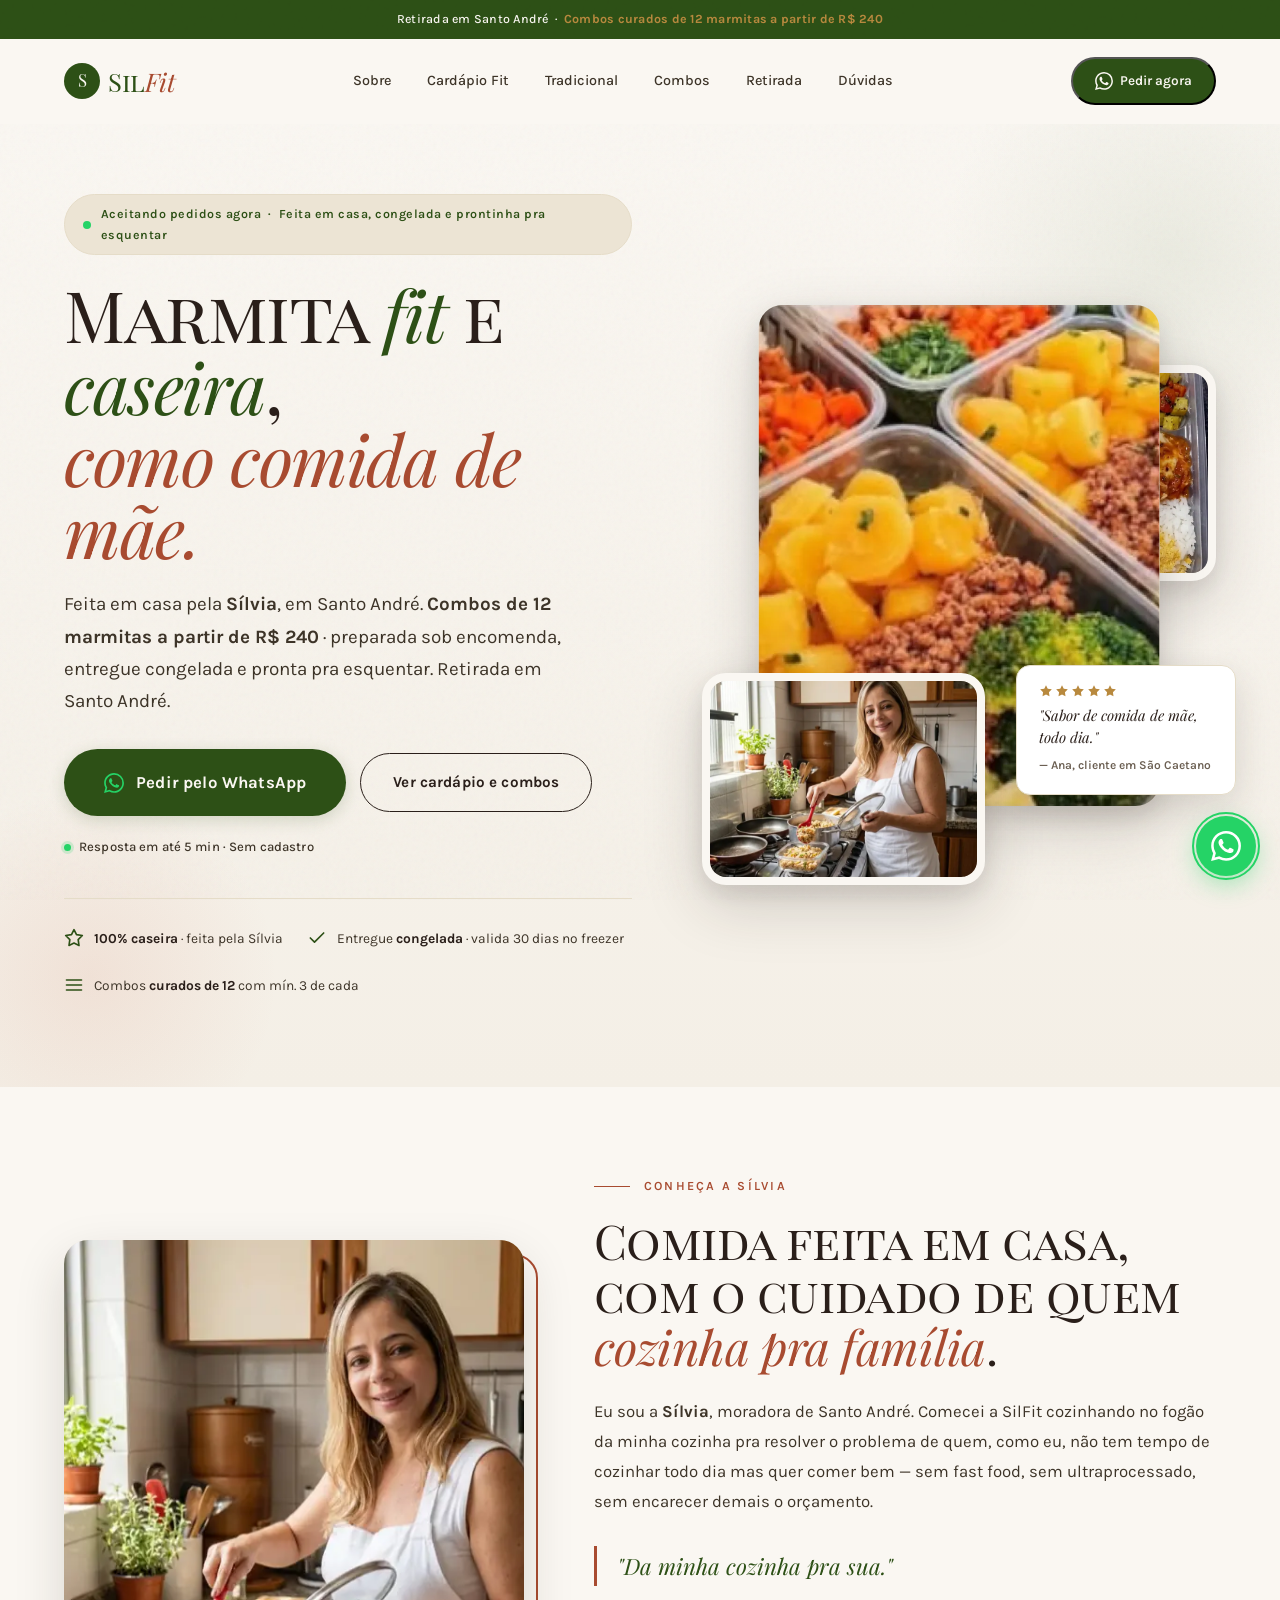
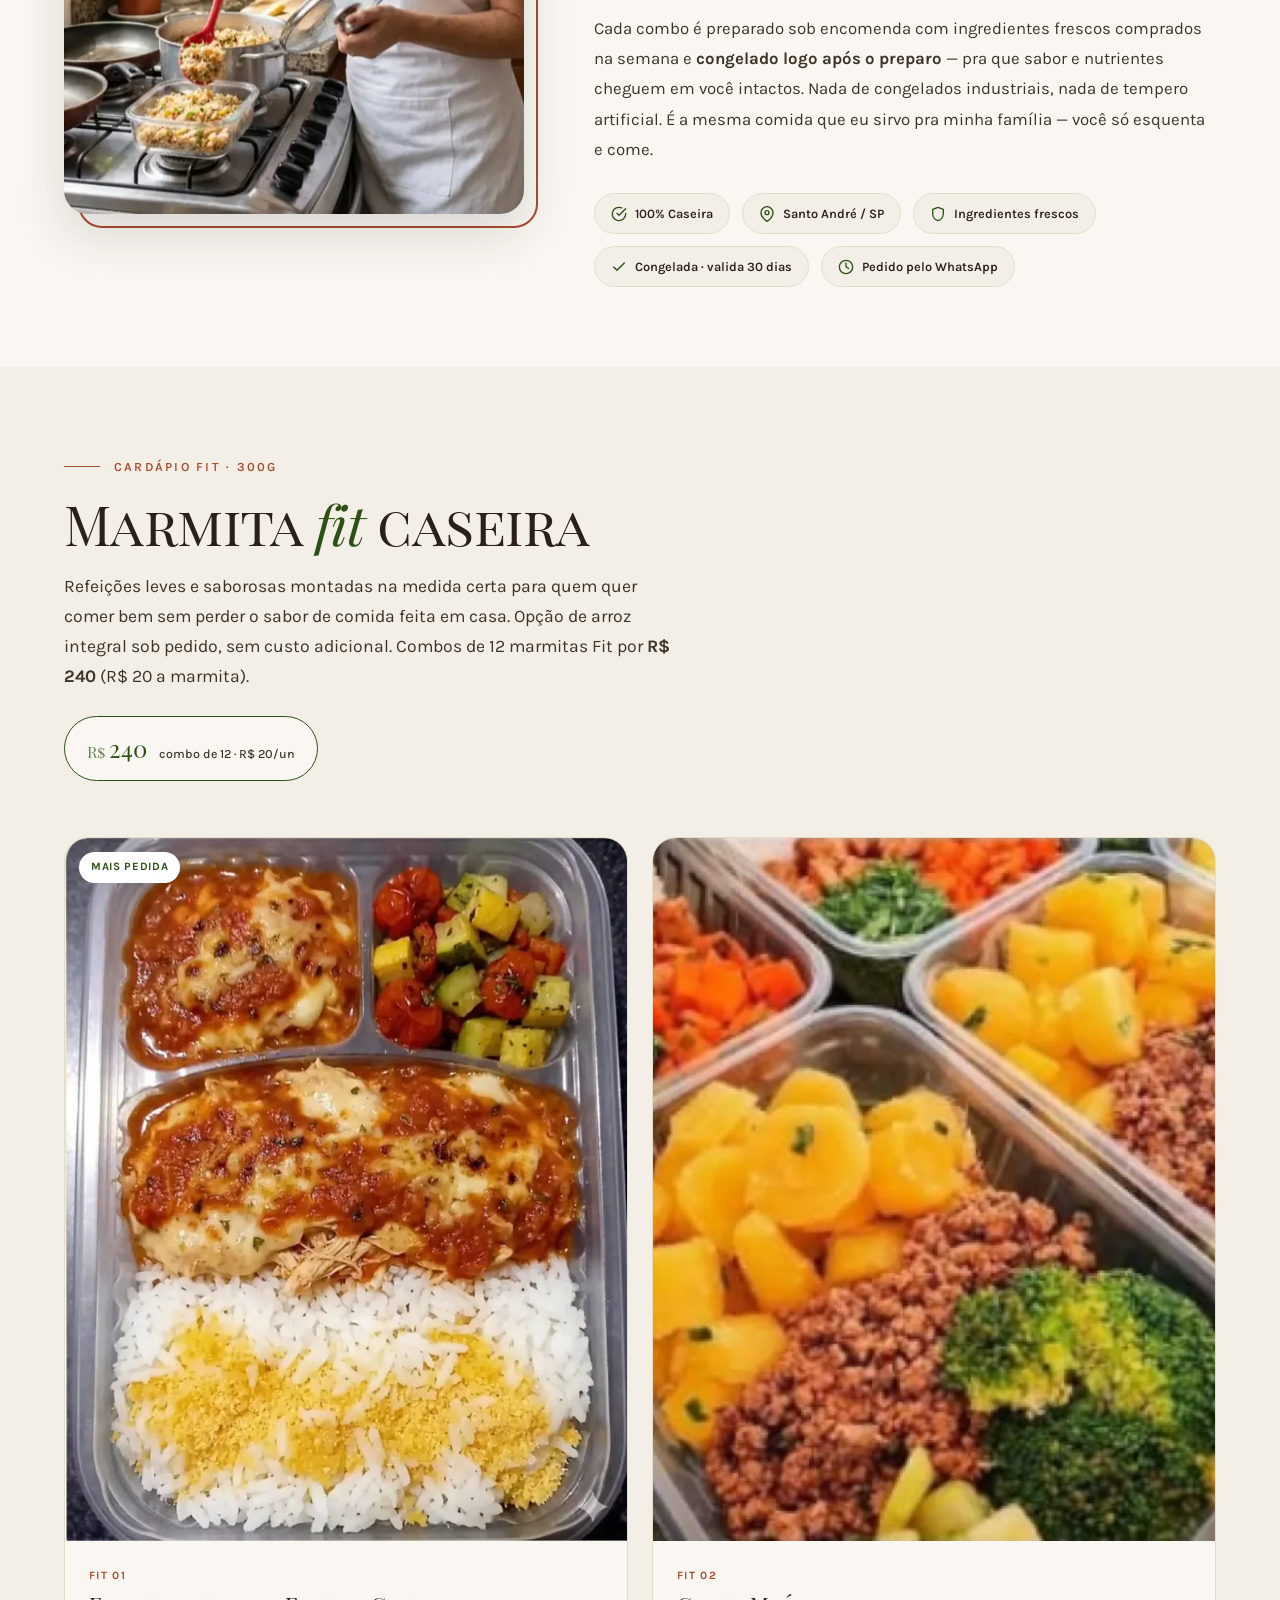
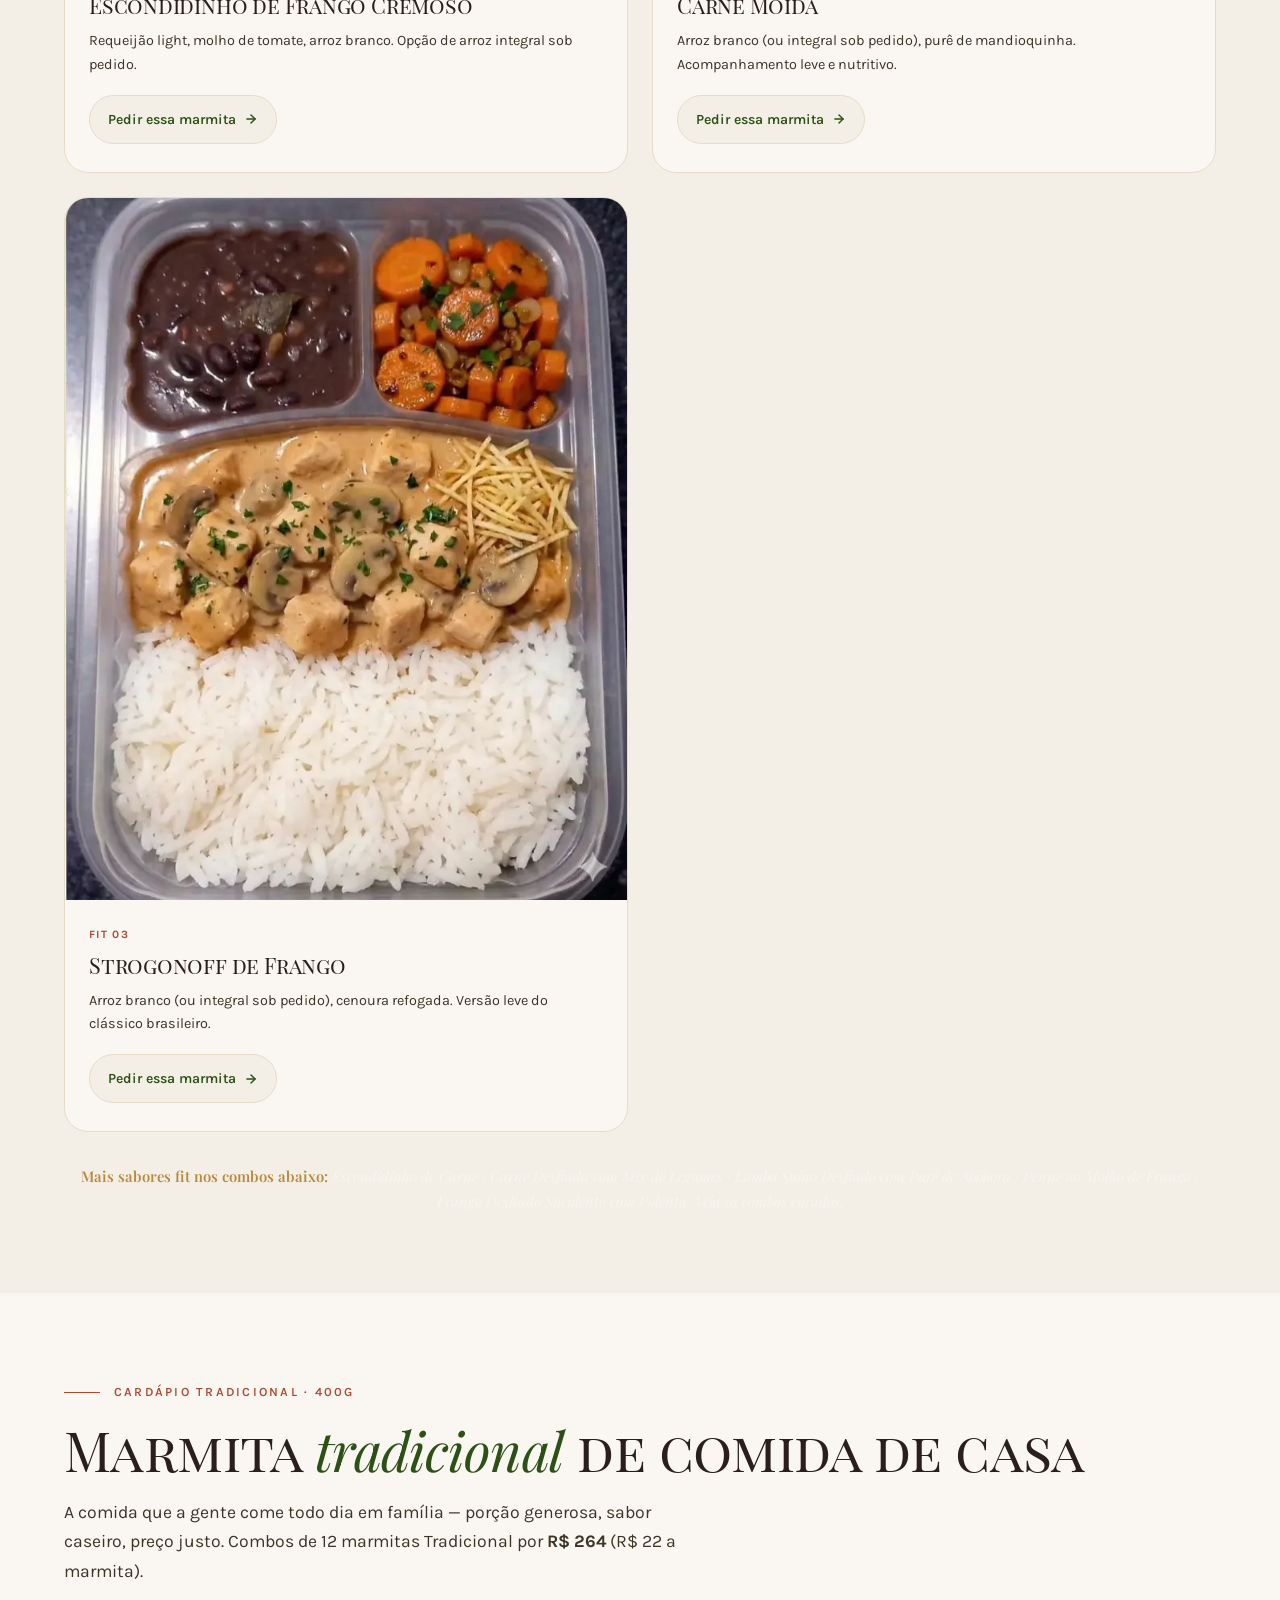
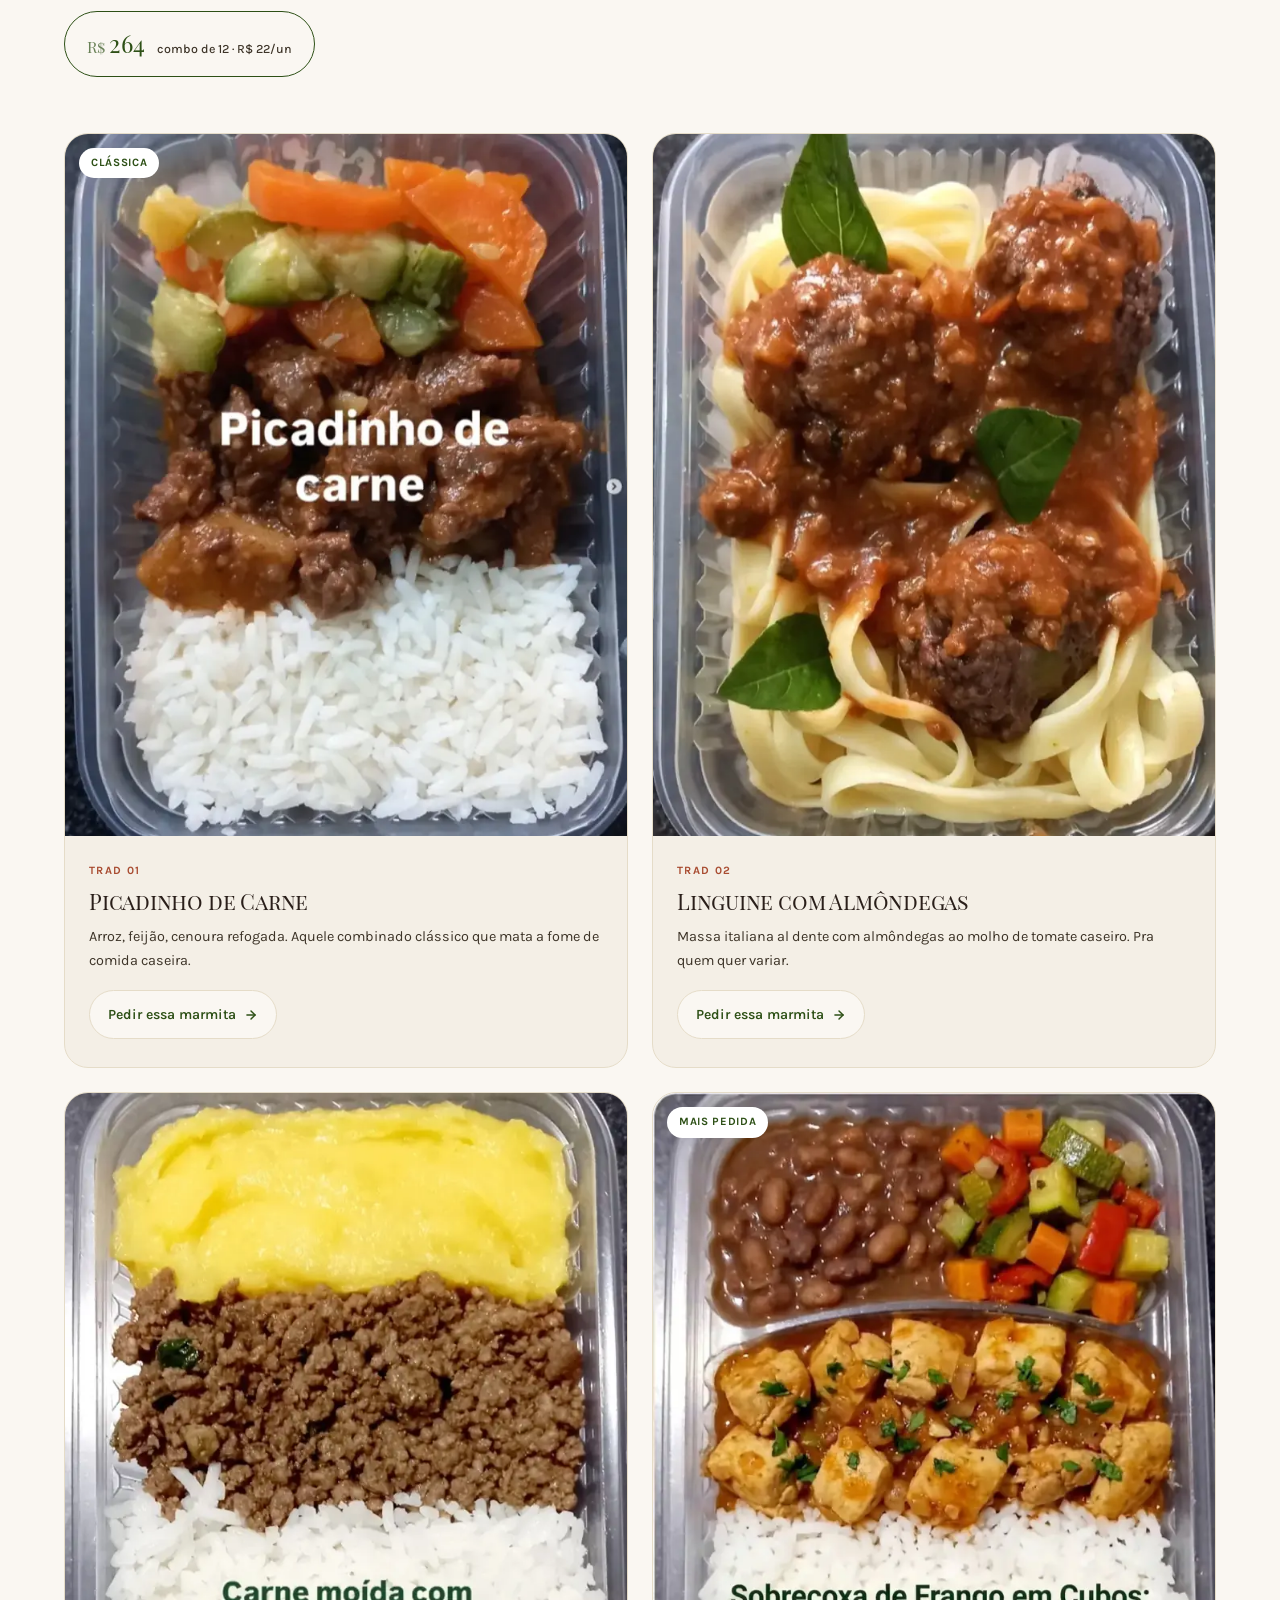
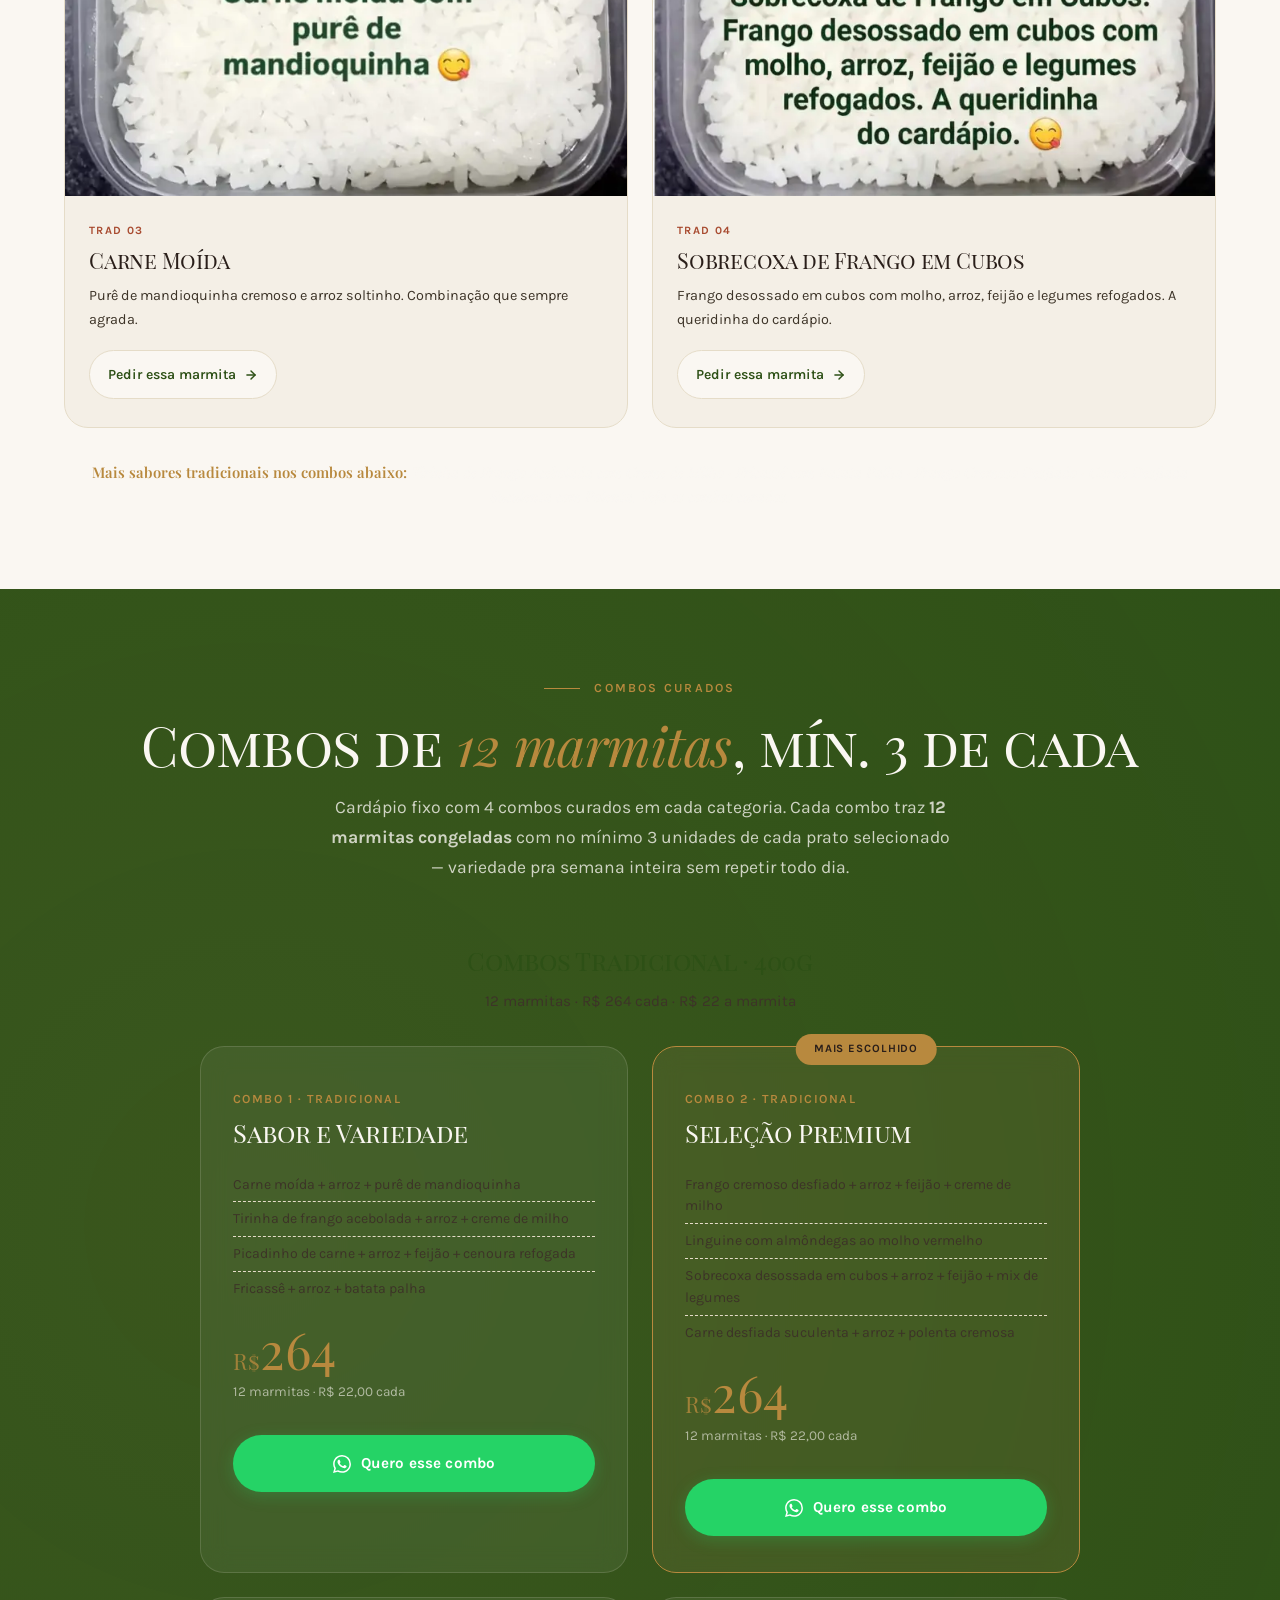
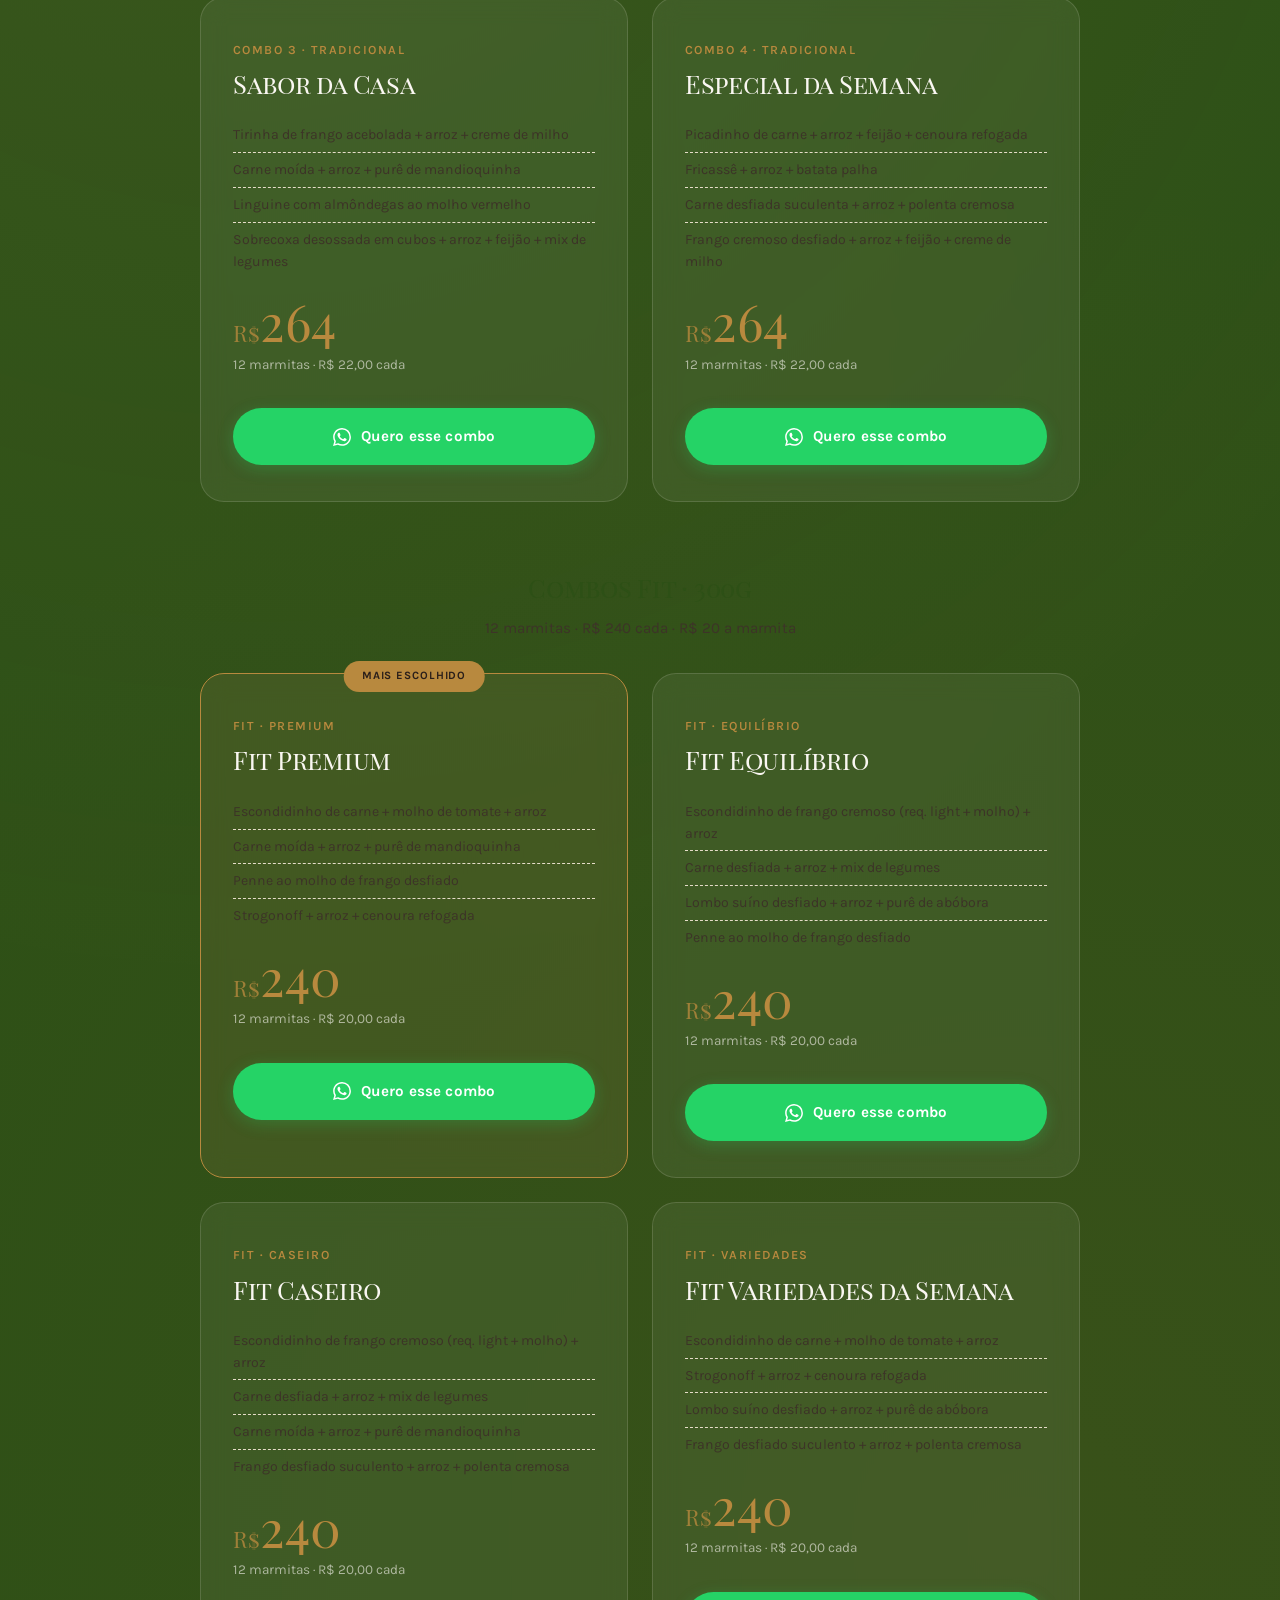
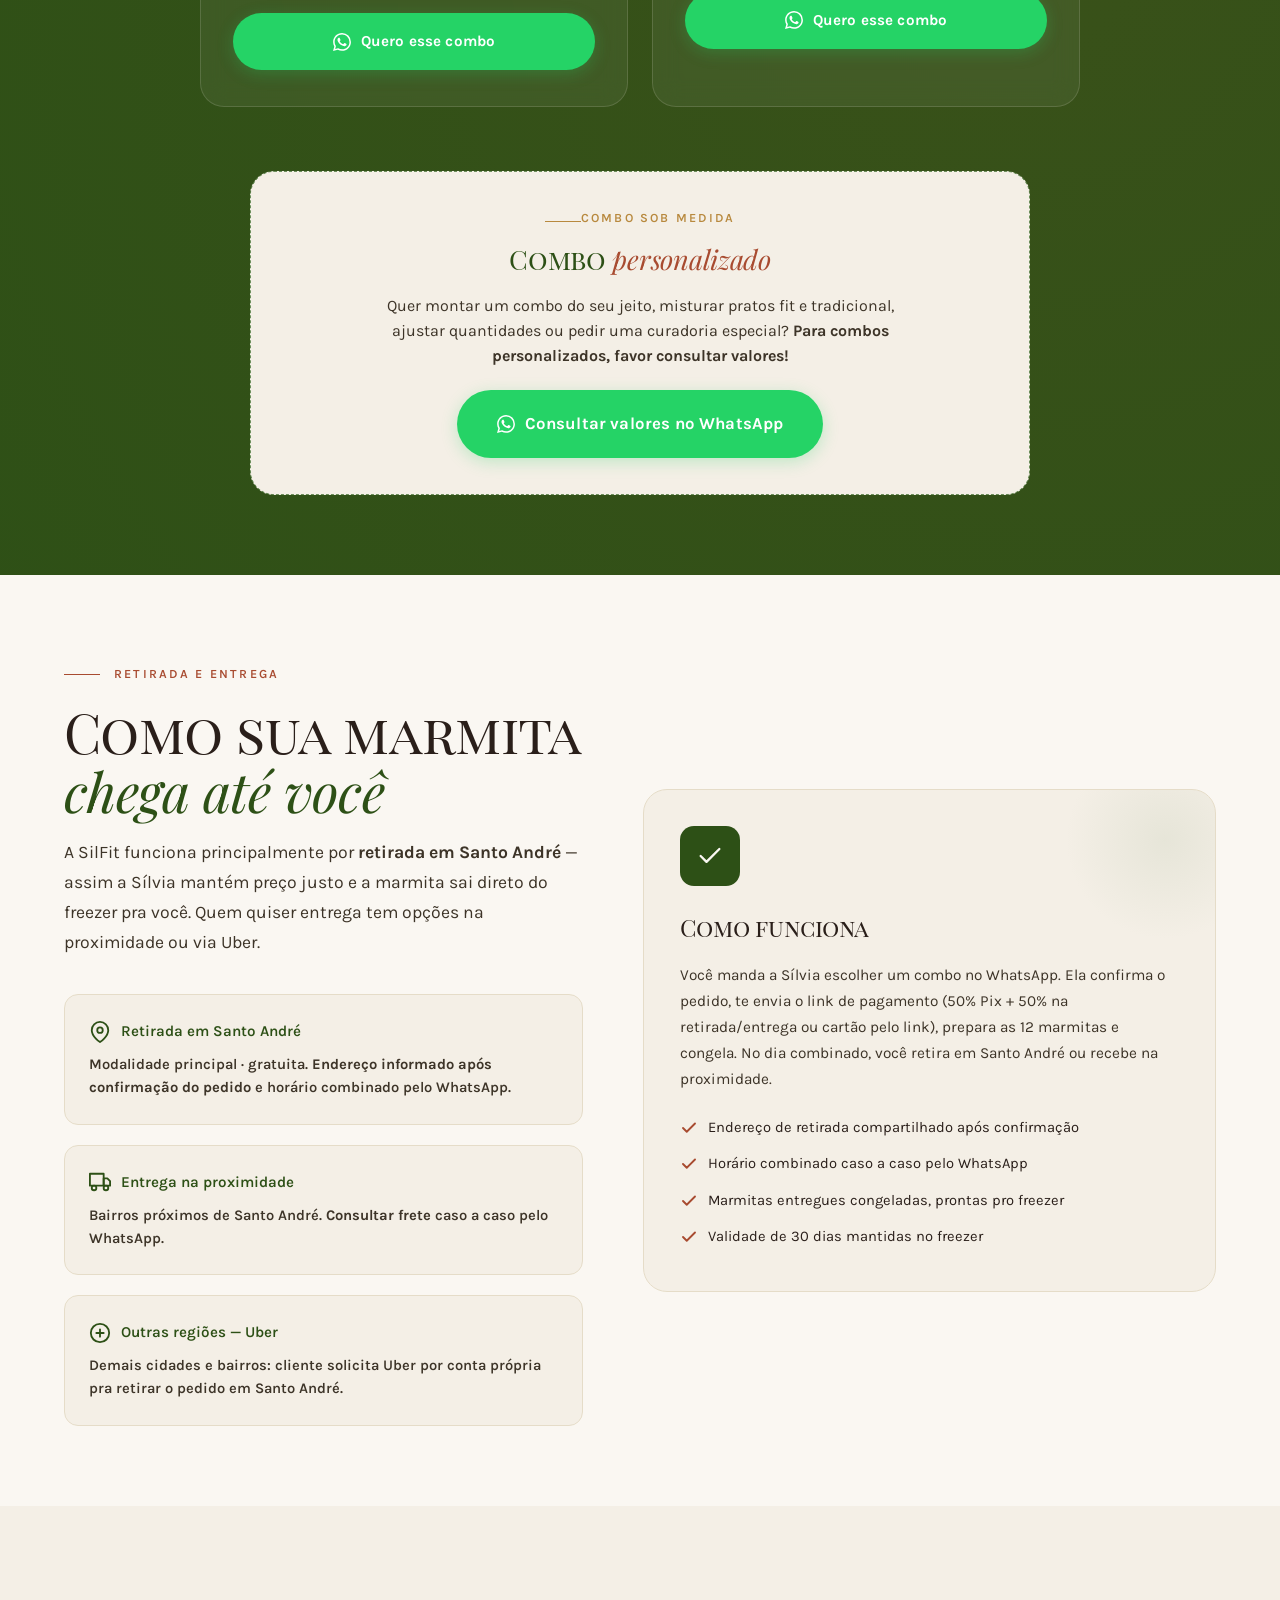
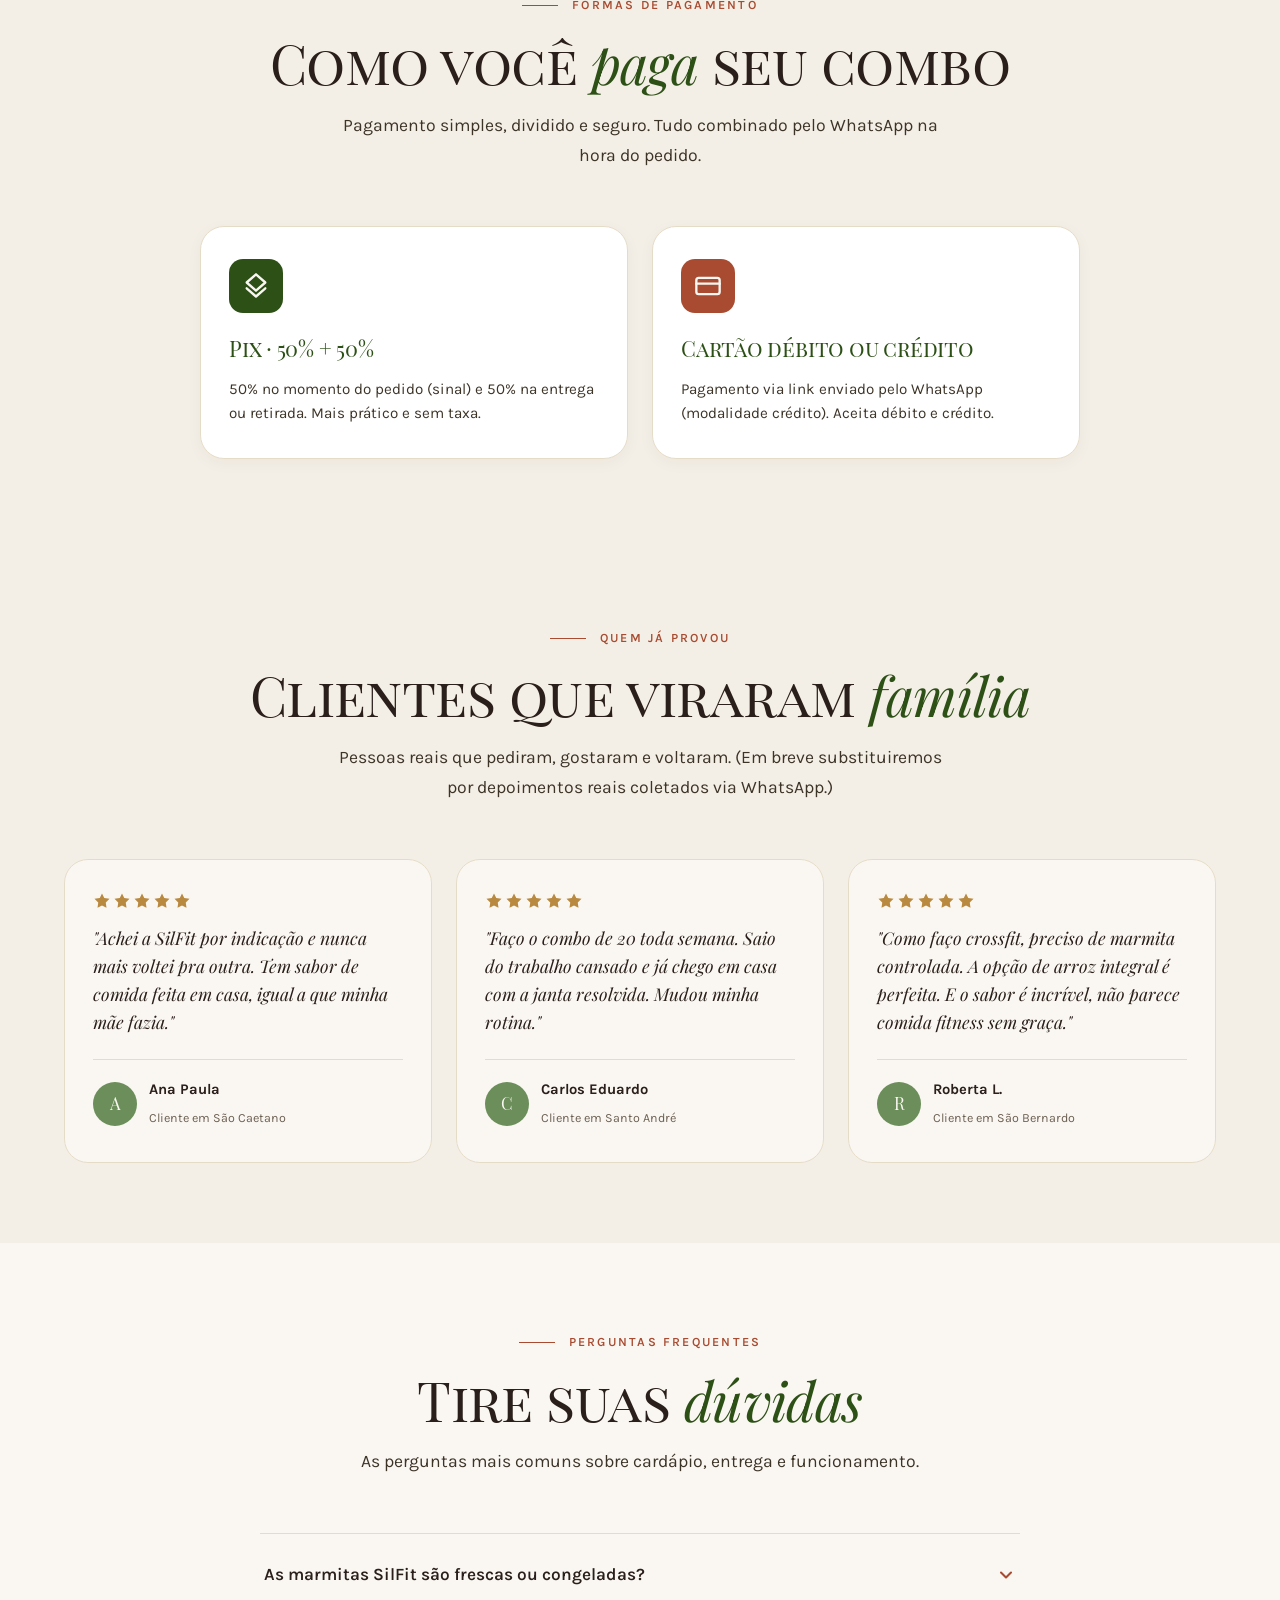
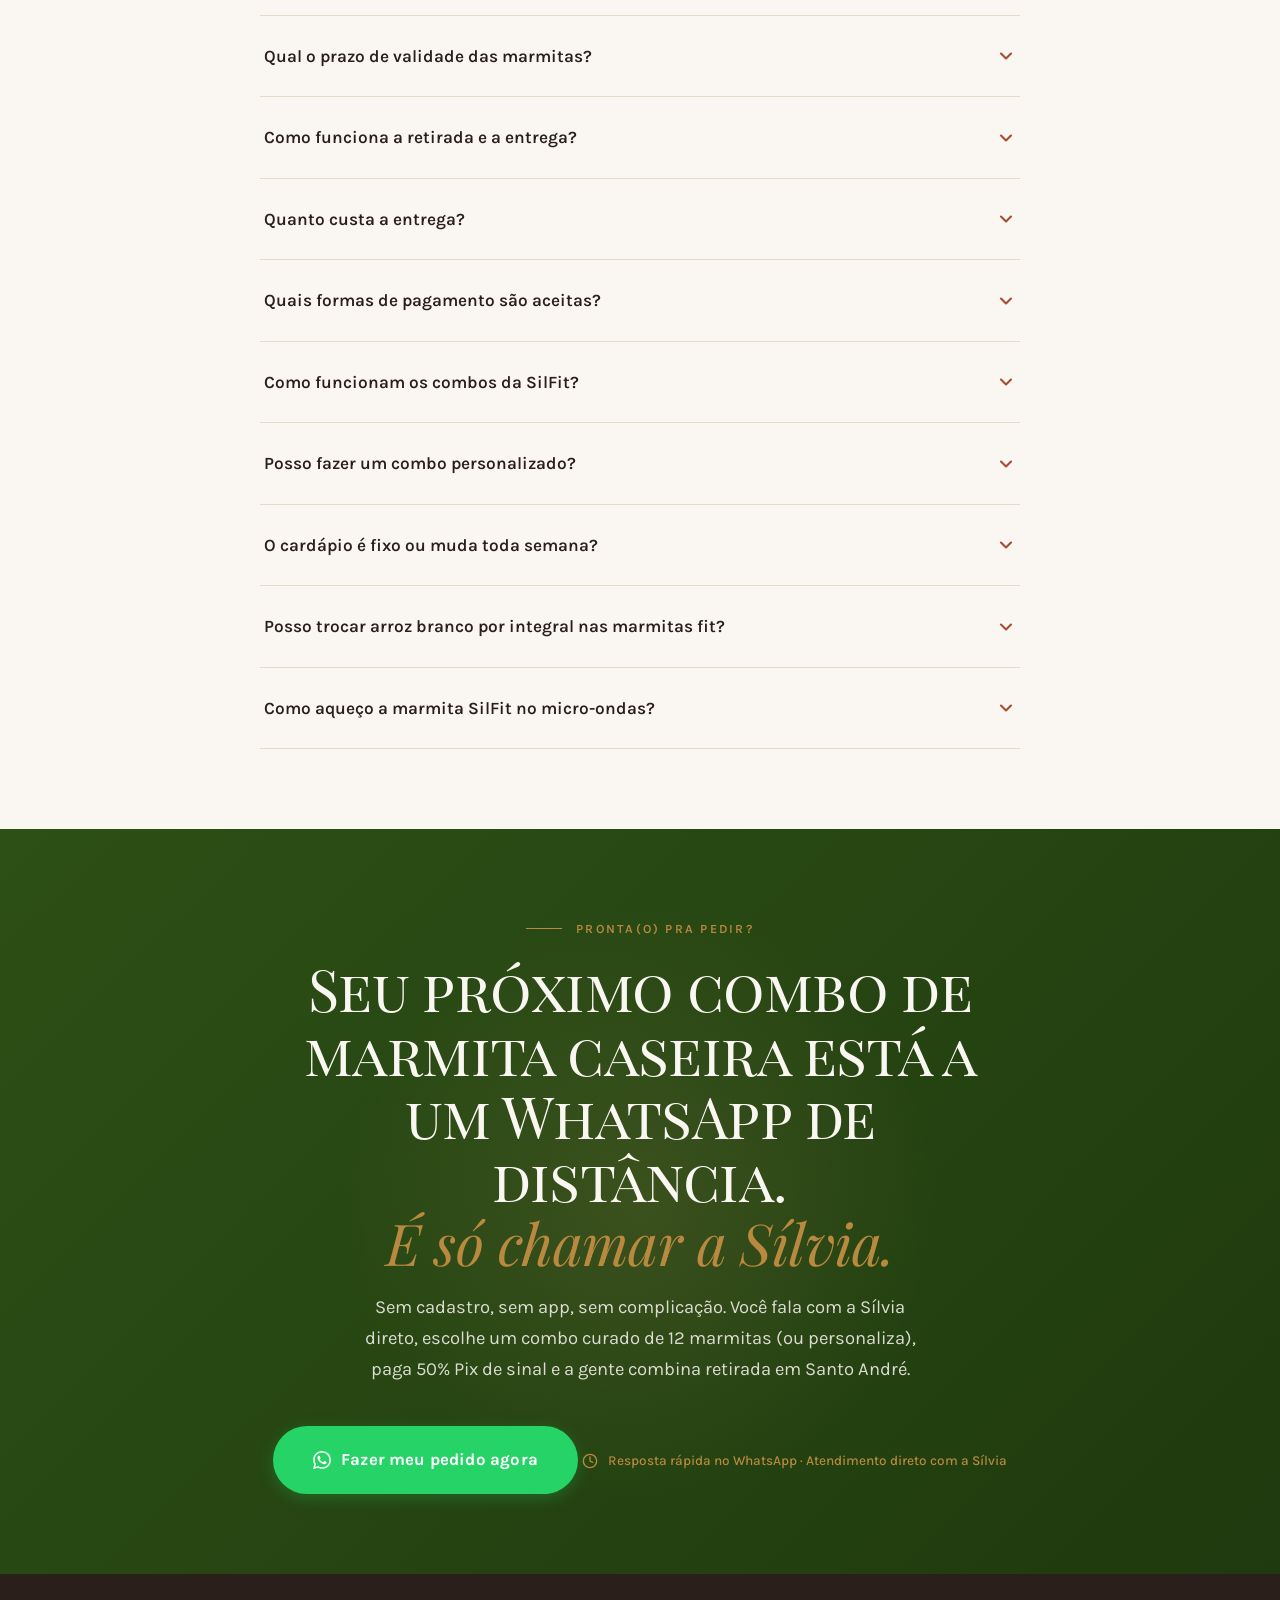
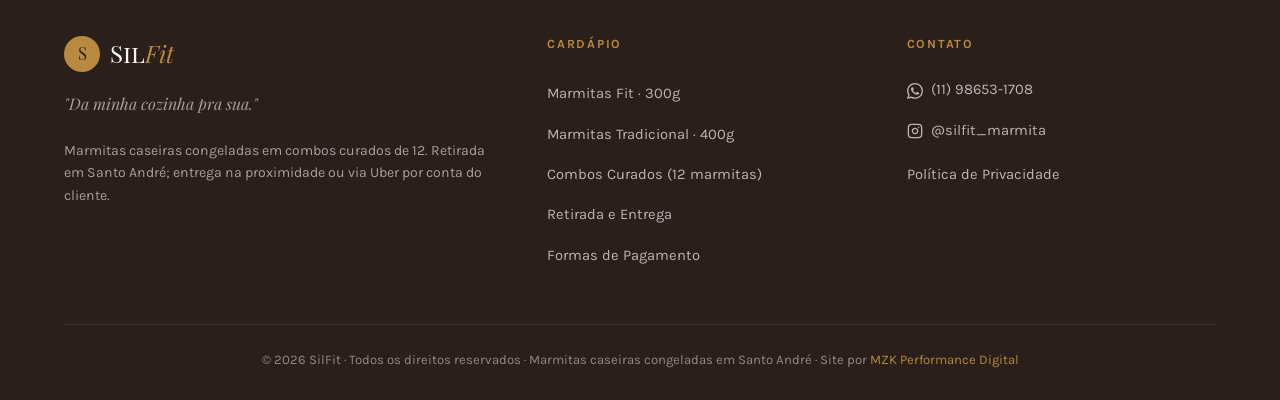
==== commit 6a7fe8f1: "feat: combos curados de 12, retirada em Santo André + SEO/AEO/AIO Atualizações solicitadas pela Sil " ====
--- a/index.html
+++ b/index.html
@@ -6,11 +6,11 @@
   <meta name="theme-color" content="#2D5016">
 
   <!-- Primary Meta Tags -->
-  <title>Marmita Fit e Tradicional em Santo André | SilFit — Entrega no ABCD</title>
-  <meta name="title" content="Marmita Fit e Tradicional em Santo André | SilFit — Entrega no ABCD">
-  <meta name="description" content="Marmitas fit a partir de R$ 17,90 e tradicionais a R$ 19,90 com entrega em Santo André, São Caetano e São Bernardo. Cardápio caseiro, combos promocionais. Peça pelo WhatsApp!">
+  <title>Marmita Caseira Congelada em Santo André | SilFit — Combos a partir de R$ 240</title>
+  <meta name="title" content="Marmita Caseira Congelada em Santo André | SilFit — Combos a partir de R$ 240">
+  <meta name="description" content="Marmitas caseiras congeladas feitas pela Sílvia em Santo André. Combos curados Fit 300g (R$ 240) e Tradicional 400g (R$ 264) com 12 marmitas. Retirada em Santo André. Peça pelo WhatsApp!">
   <meta name="author" content="SilFit — Sílvia">
-  <meta name="keywords" content="marmita fit santo andré, marmita caseira ABCD, marmita fitness são caetano, marmita congelada são bernardo, marmita saudável entrega ABCD, marmita tradicional santo andré delivery, marmita low carb ABC, comida caseira delivery santo andré, combo marmita fit, refeição saudável congelada ABC">
+  <meta name="keywords" content="marmita caseira santo andré, marmita congelada santo andré, marmita fit santo andré, marmita tradicional santo andré, retirada marmita santo andré, combo 12 marmitas, comida caseira santo andré, marmita fitness ABCD, marmita combo curado, marmita congelada 30 dias, sílvia silfit">
   <meta name="robots" content="index, follow, max-image-preview:large, max-snippet:-1, max-video-preview:-1">
   <meta name="googlebot" content="index, follow">
   <meta name="language" content="Portuguese">
@@ -25,8 +25,8 @@
   <!-- Open Graph / Facebook -->
   <meta property="og:type" content="website">
   <meta property="og:url" content="https://silfitmarmitas.com.br/">
-  <meta property="og:title" content="Marmita Fit e Tradicional em Santo André | SilFit">
-  <meta property="og:description" content="Marmitas fit a partir de R$ 17,90 e tradicionais a R$ 19,90 com entrega em Santo André, São Caetano e São Bernardo. Cardápio caseiro, combos promocionais. Peça pelo WhatsApp!">
+  <meta property="og:title" content="Marmita Caseira Congelada em Santo André | SilFit — Combos a partir de R$ 240">
+  <meta property="og:description" content="Marmitas caseiras congeladas feitas pela Sílvia em Santo André. Combos curados Fit 300g (R$ 240) e Tradicional 400g (R$ 264) com 12 marmitas. Retirada em Santo André. Peça pelo WhatsApp!">
   <meta property="og:image" content="https://silfitmarmitas.com.br/img/og-image.jpg">
   <meta property="og:image:width" content="1200">
   <meta property="og:image:height" content="630">
@@ -36,8 +36,8 @@
   <!-- Twitter Card -->
   <meta name="twitter:card" content="summary_large_image">
   <meta name="twitter:url" content="https://silfitmarmitas.com.br/">
-  <meta name="twitter:title" content="Marmita Fit e Tradicional em Santo André | SilFit">
-  <meta name="twitter:description" content="Marmitas fit a partir de R$ 17,90 e tradicionais a R$ 19,90 com entrega no ABCD. Peça pelo WhatsApp!">
+  <meta name="twitter:title" content="Marmita Caseira Congelada em Santo André | SilFit">
+  <meta name="twitter:description" content="Marmitas caseiras congeladas pela Sílvia. Combos Fit (R$ 240) e Tradicional (R$ 264) com 12 marmitas. Retirada em Santo André. Peça pelo WhatsApp!">
   <meta name="twitter:image" content="https://silfitmarmitas.com.br/img/og-image.jpg">
 
   <!-- PWA / Mobile -->
@@ -99,13 +99,13 @@
     "@id": "https://silfitmarmitas.com.br/#business",
     "name": "SilFit",
     "alternateName": "SilFit Marmitas",
-    "description": "Marmitas fit e tradicionais caseiras com entrega em Santo André, São Caetano, São Bernardo e bairros vizinhos de São Paulo. Cardápio variado, combos promocionais e atendimento via WhatsApp.",
+    "description": "Marmitas caseiras congeladas feitas pela Sílvia em Santo André. Combos curados Fit 300g (R$ 240) e Tradicional 400g (R$ 264) com 12 marmitas e mínimo de 3 unidades de cada prato. Retirada em Santo André; entrega na proximidade mediante consulta de frete; demais regiões via Uber por conta do cliente. Atendimento e pedidos pelo WhatsApp.",
     "url": "https://silfitmarmitas.com.br/",
     "telephone": "+5511986531708",
-    "priceRange": "R$17-R$380",
+    "priceRange": "R$240-R$264",
     "servesCuisine": ["Brasileira", "Fitness", "Caseira", "Saudável"],
     "image": "https://silfitmarmitas.com.br/img/og-image.jpg",
-    "logo": "https://silfitmarmitas.com.br/img/logo.svg",
+    "logo": "https://silfitmarmitas.com.br/img/favicon.svg",
     "address": {
       "@type": "PostalAddress",
       "addressLocality": "Santo André",
@@ -119,13 +119,10 @@
       "longitude": -46.5384
     },
     "areaServed": [
-      { "@type": "City", "name": "Santo André" },
-      { "@type": "City", "name": "São Caetano do Sul" },
-      { "@type": "City", "name": "São Bernardo do Campo" },
-      { "@type": "AdministrativeArea", "name": "Ipiranga, São Paulo" },
-      { "@type": "AdministrativeArea", "name": "Sacomã, São Paulo" },
-      { "@type": "AdministrativeArea", "name": "Cursino, São Paulo" },
-      { "@type": "AdministrativeArea", "name": "Vila Prudente, São Paulo" }
+      { "@type": "City", "name": "Santo André", "description": "Retirada no local; entrega na proximidade mediante consulta de frete" },
+      { "@type": "City", "name": "São Caetano do Sul", "description": "Entrega via Uber por conta do cliente" },
+      { "@type": "City", "name": "São Bernardo do Campo", "description": "Entrega via Uber por conta do cliente" },
+      { "@type": "AdministrativeArea", "name": "São Paulo (zonas próximas)", "description": "Entrega via Uber por conta do cliente" }
     ],
     "hasMenu": {
       "@type": "Menu",
@@ -133,36 +130,49 @@
       "hasMenuSection": [
         {
           "@type": "MenuSection",
-          "name": "Marmitas Fit (300g)",
+          "name": "Marmitas Fit (300g) — pratos disponíveis nos combos",
           "hasMenuItem": [
-            { "@type": "MenuItem", "name": "Escondidinho de Frango Cremoso", "description": "Requeijão light, molho de tomate, arroz branco (ou integral sob pedido)", "offers": { "@type": "Offer", "price": "17.90", "priceCurrency": "BRL" } },
-            { "@type": "MenuItem", "name": "Carne Moída", "description": "Arroz branco (ou integral sob pedido), purê de mandioquinha", "offers": { "@type": "Offer", "price": "17.90", "priceCurrency": "BRL" } },
-            { "@type": "MenuItem", "name": "Strogonoff de Frango", "description": "Arroz branco (ou integral sob pedido), cenoura refogada", "offers": { "@type": "Offer", "price": "17.90", "priceCurrency": "BRL" } },
-            { "@type": "MenuItem", "name": "Panqueca de Frango Desfiado", "description": "Requeijão light, arroz de brócolis, cenoura refogada", "offers": { "@type": "Offer", "price": "17.90", "priceCurrency": "BRL" } }
+            { "@type": "MenuItem", "name": "Escondidinho de Frango Cremoso", "description": "Requeijão light, molho de tomate, arroz branco (ou integral sob pedido)" },
+            { "@type": "MenuItem", "name": "Escondidinho de Carne", "description": "Carne moída, molho de tomate, arroz branco" },
+            { "@type": "MenuItem", "name": "Carne Moída Fit", "description": "Arroz branco (ou integral sob pedido), purê de mandioquinha" },
+            { "@type": "MenuItem", "name": "Strogonoff de Frango", "description": "Arroz branco, cenoura refogada" },
+            { "@type": "MenuItem", "name": "Penne ao Molho de Frango Desfiado", "description": "Massa penne com molho cremoso de frango desfiado" },
+            { "@type": "MenuItem", "name": "Carne Desfiada", "description": "Arroz branco, mix de legumes" },
+            { "@type": "MenuItem", "name": "Lombo Suíno Desfiado", "description": "Arroz branco, purê de abóbora" },
+            { "@type": "MenuItem", "name": "Frango Desfiado Suculento", "description": "Arroz branco, polenta cremosa" }
           ]
         },
         {
           "@type": "MenuSection",
-          "name": "Marmitas Tradicional (400g)",
+          "name": "Marmitas Tradicional (400g) — pratos disponíveis nos combos",
           "hasMenuItem": [
-            { "@type": "MenuItem", "name": "Picadinho de Carne", "description": "Arroz, feijão, cenoura refogada", "offers": { "@type": "Offer", "price": "19.90", "priceCurrency": "BRL" } },
-            { "@type": "MenuItem", "name": "Linguine com Almôndegas", "description": "Massa italiana com almôndegas ao molho", "offers": { "@type": "Offer", "price": "19.90", "priceCurrency": "BRL" } },
-            { "@type": "MenuItem", "name": "Carne Moída", "description": "Purê de mandioquinha, arroz", "offers": { "@type": "Offer", "price": "19.90", "priceCurrency": "BRL" } },
-            { "@type": "MenuItem", "name": "Sobrecoxa de Frango Desossada em Cubos", "description": "Molho, arroz, feijão, legumes refogados", "offers": { "@type": "Offer", "price": "19.90", "priceCurrency": "BRL" } }
+            { "@type": "MenuItem", "name": "Picadinho de Carne", "description": "Arroz branco, feijão, cenoura refogada" },
+            { "@type": "MenuItem", "name": "Linguine com Almôndegas ao Molho Vermelho", "description": "Massa italiana al dente com almôndegas ao molho de tomate caseiro" },
+            { "@type": "MenuItem", "name": "Carne Moída Tradicional", "description": "Arroz branco, purê de mandioquinha" },
+            { "@type": "MenuItem", "name": "Sobrecoxa Desossada em Cubos (ao molho)", "description": "Frango desossado em cubos com molho, arroz branco, feijão e mix de legumes" },
+            { "@type": "MenuItem", "name": "Tirinha de Frango Acebolada", "description": "Arroz branco, creme de milho" },
+            { "@type": "MenuItem", "name": "Fricassê", "description": "Arroz branco, batata palha" },
+            { "@type": "MenuItem", "name": "Frango Cremoso Desfiado", "description": "Arroz branco, feijão, creme de milho" },
+            { "@type": "MenuItem", "name": "Carne Desfiada Suculenta", "description": "Arroz branco, polenta cremosa" }
           ]
         }
       ]
     },
     "makesOffer": [
-      { "@type": "Offer", "name": "Combo Fit 10 marmitas", "price": "170.00", "priceCurrency": "BRL", "description": "10 marmitas fit de 300g por R$ 170 (R$ 17,00 cada)" },
-      { "@type": "Offer", "name": "Combo Fit 20 marmitas", "price": "340.00", "priceCurrency": "BRL", "description": "20 marmitas fit de 300g por R$ 340 (R$ 17,00 cada)" },
-      { "@type": "Offer", "name": "Combo Tradicional 10 marmitas", "price": "190.00", "priceCurrency": "BRL", "description": "10 marmitas tradicionais de 400g por R$ 190 (R$ 19,00 cada)" },
-      { "@type": "Offer", "name": "Combo Tradicional 20 marmitas", "price": "380.00", "priceCurrency": "BRL", "description": "20 marmitas tradicionais de 400g por R$ 380 (R$ 19,00 cada)" }
+      { "@type": "Offer", "name": "Combo Tradicional — Sabor e Variedade", "price": "264.00", "priceCurrency": "BRL", "description": "12 marmitas tradicionais de 400g (mínimo 3 de cada): Carne moída + purê de mandioquinha; Tirinha de frango acebolada + creme de milho; Picadinho + feijão + cenoura; Fricassê + batata palha." },
+      { "@type": "Offer", "name": "Combo Tradicional — Seleção Premium", "price": "264.00", "priceCurrency": "BRL", "description": "12 marmitas tradicionais de 400g (mínimo 3 de cada): Frango cremoso desfiado + creme de milho; Linguine com almôndegas ao molho vermelho; Sobrecoxa desossada em cubos + mix de legumes; Carne desfiada suculenta + polenta cremosa." },
+      { "@type": "Offer", "name": "Combo Tradicional — Sabor da Casa", "price": "264.00", "priceCurrency": "BRL", "description": "12 marmitas tradicionais de 400g (mínimo 3 de cada): Tirinha de frango acebolada; Carne moída; Linguine com almôndegas; Sobrecoxa desossada em cubos." },
+      { "@type": "Offer", "name": "Combo Tradicional — Especial da Semana", "price": "264.00", "priceCurrency": "BRL", "description": "12 marmitas tradicionais de 400g (mínimo 3 de cada): Picadinho de carne; Fricassê; Carne desfiada suculenta; Frango cremoso desfiado." },
+      { "@type": "Offer", "name": "Combo Fit — Premium", "price": "240.00", "priceCurrency": "BRL", "description": "12 marmitas fit de 300g (mínimo 3 de cada): Escondidinho de carne + molho de tomate; Carne moída + purê de mandioquinha; Penne ao molho de frango desfiado; Strogonoff + cenoura refogada." },
+      { "@type": "Offer", "name": "Combo Fit — Equilíbrio", "price": "240.00", "priceCurrency": "BRL", "description": "12 marmitas fit de 300g (mínimo 3 de cada): Escondidinho de frango cremoso (requeijão light + molho de tomate); Carne desfiada + mix de legumes; Lombo suíno desfiado + purê de abóbora; Penne ao molho de frango desfiado." },
+      { "@type": "Offer", "name": "Combo Fit — Caseiro", "price": "240.00", "priceCurrency": "BRL", "description": "12 marmitas fit de 300g (mínimo 3 de cada): Escondidinho de frango cremoso; Carne desfiada + mix de legumes; Carne moída + purê de mandioquinha; Frango desfiado suculento + polenta cremosa." },
+      { "@type": "Offer", "name": "Combo Fit — Variedades da Semana", "price": "240.00", "priceCurrency": "BRL", "description": "12 marmitas fit de 300g (mínimo 3 de cada): Escondidinho de carne; Strogonoff; Lombo suíno desfiado + purê de abóbora; Frango desfiado suculento + polenta cremosa." },
+      { "@type": "Offer", "name": "Combo Personalizado", "priceCurrency": "BRL", "description": "Para combos personalizados (mistura livre de pratos, quantidades e categorias) os valores são consultados via WhatsApp." }
     ],
     "openingHoursSpecification": [
-      { "@type": "OpeningHoursSpecification", "dayOfWeek": ["Monday","Tuesday","Wednesday","Thursday","Friday","Saturday"], "opens": "08:00", "closes": "20:00" }
+      { "@type": "OpeningHoursSpecification", "dayOfWeek": ["Monday","Tuesday","Wednesday","Thursday","Friday","Saturday"], "opens": "08:00", "closes": "20:00", "description": "Pedidos via WhatsApp; horário de retirada combinado individualmente." }
     ],
-    "paymentAccepted": ["Pix", "Dinheiro"],
+    "paymentAccepted": ["Pix", "CreditCard", "DebitCard"],
     "currenciesAccepted": "BRL",
     "sameAs": [
       "https://www.instagram.com/silfit_marmita/"
@@ -203,10 +213,66 @@
     "mainEntity": [
       {
         "@type": "Question",
-        "name": "Vocês entregam em São Paulo?",
+        "name": "As marmitas SilFit são frescas ou congeladas?",
         "acceptedAnswer": {
           "@type": "Answer",
-          "text": "Sim! A SilFit entrega em Santo André, São Caetano do Sul, São Bernardo do Campo e bairros vizinhos de São Paulo como Ipiranga, Sacomã, Cursino e Vila Prudente. A entrega pode ser feita pessoalmente ou via Uber Moto."
+          "text": "As marmitas SilFit são entregues já congeladas. A Sílvia prepara cada combo sob encomenda em casa, com ingredientes frescos comprados na semana, e congela imediatamente após o preparo para preservar sabor e nutrientes. Você só precisa esquentar no micro-ondas na hora de comer."
+        }
+      },
+      {
+        "@type": "Question",
+        "name": "Qual o prazo de validade das marmitas?",
+        "acceptedAnswer": {
+          "@type": "Answer",
+          "text": "As marmitas SilFit têm validade de 30 dias mantidas no congelador. Cada marmita vem com instruções de aquecimento no micro-ondas. Recomendamos consumir dentro do prazo para garantir o sabor original."
+        }
+      },
+      {
+        "@type": "Question",
+        "name": "Como funciona a retirada e a entrega?",
+        "acceptedAnswer": {
+          "@type": "Answer",
+          "text": "A retirada é feita em Santo André — o endereço é informado após a confirmação do pedido e o horário é combinado pelo WhatsApp. Na proximidade de Santo André a entrega pode ser feita mediante consulta de frete. Para outras regiões, o cliente solicita um Uber por conta própria para retirar o pedido."
+        }
+      },
+      {
+        "@type": "Question",
+        "name": "Quanto custa a entrega?",
+        "acceptedAnswer": {
+          "@type": "Answer",
+          "text": "A retirada em Santo André é gratuita. Para entregas na proximidade de Santo André, o valor do frete é consultado caso a caso pelo WhatsApp. Para outras regiões, o cliente custeia o Uber direto pelo aplicativo."
+        }
+      },
+      {
+        "@type": "Question",
+        "name": "Quais formas de pagamento são aceitas?",
+        "acceptedAnswer": {
+          "@type": "Answer",
+          "text": "Aceitamos Pix (50% no momento do pedido + 50% no recebimento ou retirada) e cartão de débito ou crédito (modalidade crédito) via link de pagamento enviado pelo WhatsApp."
+        }
+      },
+      {
+        "@type": "Question",
+        "name": "Como funcionam os combos da SilFit?",
+        "acceptedAnswer": {
+          "@type": "Answer",
+          "text": "Cada combo tem 12 marmitas com mínimo de 3 unidades de cada prato selecionado. O Combo Tradicional (400g) custa R$ 264 e o Combo Fit (300g) custa R$ 240. São 4 combos curados em cada categoria, com pratos pré-definidos."
+        }
+      },
+      {
+        "@type": "Question",
+        "name": "Posso fazer um combo personalizado?",
+        "acceptedAnswer": {
+          "@type": "Answer",
+          "text": "Sim. Combos personalizados (com mistura livre de pratos e quantidades) seguem regras diferentes dos combos fixos. Os valores são consultados caso a caso pelo WhatsApp."
+        }
+      },
+      {
+        "@type": "Question",
+        "name": "O cardápio é fixo ou muda toda semana?",
+        "acceptedAnswer": {
+          "@type": "Answer",
+          "text": "Sim, o cardápio é fixo com 4 combos curados em cada categoria (Fit e Tradicional). Eventualmente a Sílvia prepara pratos especiais que são divulgados no WhatsApp e no Instagram (@silfit_marmita)."
         }
       },
       {
@@ -214,50 +280,58 @@
         "name": "Posso trocar arroz branco por integral nas marmitas fit?",
         "acceptedAnswer": {
           "@type": "Answer",
-          "text": "Sim! Todas as marmitas fit têm a opção de arroz integral sob pedido, sem custo adicional. Basta avisar no WhatsApp na hora do pedido."
+          "text": "Sim. As marmitas fit aceitam a troca de arroz branco por arroz integral sob pedido, sem custo adicional. Basta avisar no WhatsApp na hora do pedido."
         }
       },
       {
         "@type": "Question",
-        "name": "Como funcionam os combos promocionais?",
+        "name": "Como aqueço a marmita SilFit no micro-ondas?",
         "acceptedAnswer": {
           "@type": "Answer",
-          "text": "Oferecemos combos de 10 ou 20 marmitas com desconto: Combo Fit 10 = R$ 170, Combo Fit 20 = R$ 340, Combo Tradicional 10 = R$ 190, Combo Tradicional 20 = R$ 380. Para pedidos acima de 20 marmitas, condições especiais via WhatsApp."
-        }
-      },
-      {
-        "@type": "Question",
-        "name": "Qual o prazo de validade das marmitas?",
-        "acceptedAnswer": {
-          "@type": "Answer",
-          "text": "As marmitas SilFit são entregues frescas e podem ser consumidas no mesmo dia ou congeladas por até 30 dias. Cada marmita vem com instruções de aquecimento no micro-ondas."
-        }
-      },
-      {
-        "@type": "Question",
-        "name": "Quais formas de pagamento são aceitas?",
-        "acceptedAnswer": {
-          "@type": "Answer",
-          "text": "Aceitamos Pix (preferencial, com desconto em alguns pedidos) e dinheiro na entrega. O pagamento é combinado direto pelo WhatsApp na hora do pedido."
-        }
-      },
-      {
-        "@type": "Question",
-        "name": "O cardápio é fixo ou muda toda semana?",
-        "acceptedAnswer": {
-          "@type": "Answer",
-          "text": "O cardápio principal é fixo com 4 opções fit e 4 tradicionais, mas a Sílvia ocasionalmente prepara pratos especiais que são divulgados no WhatsApp e Instagram (@silfit_marmita)."
-        }
-      },
-      {
-        "@type": "Question",
-        "name": "Quanto custa a entrega?",
-        "acceptedAnswer": {
-          "@type": "Answer",
-          "text": "O valor da entrega depende da região. Para Santo André, São Caetano e São Bernardo, a entrega é gratuita ou simbólica. Para bairros de São Paulo, o frete é calculado via Uber Moto. Confirme o valor exato no WhatsApp."
+          "text": "Retire a marmita do congelador, descole levemente a tampa para liberar o vapor e leve ao micro-ondas em potência média por 4 a 6 minutos. Mexa o conteúdo na metade do tempo para aquecer por igual. Pratos com molho podem precisar de 1 minuto a mais."
         }
       }
     ]
+  }
+  </script>
+
+  <!-- Schema.org JSON-LD: HowTo (aquecimento da marmita) -->
+  <script type="application/ld+json">
+  {
+    "@context": "https://schema.org",
+    "@type": "HowTo",
+    "name": "Como aquecer uma marmita SilFit congelada no micro-ondas",
+    "description": "Passo a passo para descongelar e aquecer corretamente uma marmita SilFit, mantendo sabor e textura.",
+    "totalTime": "PT6M",
+    "tool": [
+      { "@type": "HowToTool", "name": "Micro-ondas" }
+    ],
+    "supply": [
+      { "@type": "HowToSupply", "name": "Marmita SilFit congelada" }
+    ],
+    "step": [
+      { "@type": "HowToStep", "position": 1, "name": "Retirar do congelador", "text": "Retire a marmita SilFit diretamente do congelador. Não é preciso descongelar antes." },
+      { "@type": "HowToStep", "position": 2, "name": "Liberar vapor", "text": "Descole levemente a tampa em um dos cantos para liberar o vapor durante o aquecimento." },
+      { "@type": "HowToStep", "position": 3, "name": "Aquecer em potência média", "text": "Leve ao micro-ondas em potência média (60-70%) por 4 a 6 minutos." },
+      { "@type": "HowToStep", "position": 4, "name": "Mexer no meio do tempo", "text": "Pause na metade do tempo, mexa o conteúdo com um garfo para distribuir o calor e finalize o aquecimento." },
+      { "@type": "HowToStep", "position": 5, "name": "Servir", "text": "Confira a temperatura no centro do prato. Pratos com molho ou massa (Linguine, Penne) podem precisar de 1 minuto a mais." }
+    ]
+  }
+  </script>
+
+  <!-- Schema.org JSON-LD: Speakable (AEO) -->
+  <script type="application/ld+json">
+  {
+    "@context": "https://schema.org",
+    "@type": "WebPage",
+    "@id": "https://silfitmarmitas.com.br/#webpage",
+    "url": "https://silfitmarmitas.com.br/",
+    "speakable": {
+      "@type": "SpeakableSpecification",
+      "cssSelector": [".hero-sub", ".sobre-content p", ".faq-answer-inner"]
+    },
+    "isPartOf": { "@id": "https://silfitmarmitas.com.br/#website" },
+    "about": { "@id": "https://silfitmarmitas.com.br/#business" }
   }
   </script>
 
@@ -281,7 +355,7 @@
 
   <!-- Top bar -->
   <div class="top-bar">
-    Entrega no ABCD Paulista &nbsp;·&nbsp; <strong>Combos a partir de R$ 17/marmita</strong>
+    Retirada em Santo André &nbsp;·&nbsp; <strong>Combos curados de 12 marmitas a partir de R$ 240</strong>
   </div>
 
   <!-- Header -->
@@ -297,7 +371,7 @@
         <a href="#cardapio-fit">Cardápio Fit</a>
         <a href="#cardapio-tradicional">Tradicional</a>
         <a href="#combos">Combos</a>
-        <a href="#entrega">Entrega</a>
+        <a href="#retirada">Retirada</a>
         <a href="#faq">Dúvidas</a>
       </nav>
 
@@ -318,7 +392,7 @@
         <div class="hero-content">
           <span class="hero-badge hero-entry hero-entry-1">
             <span class="dot"></span>
-            Aceitando pedidos agora &nbsp;·&nbsp; Feita fresquinha sob encomenda
+            Aceitando pedidos agora &nbsp;·&nbsp; Feita em casa, congelada e prontinha pra esquentar
           </span>
 
           <h1 class="hero-entry hero-entry-2">
@@ -327,7 +401,7 @@
           </h1>
 
           <p class="hero-sub hero-entry hero-entry-3">
-            Feita em casa pela <strong>Sílvia</strong>, em Santo André. A partir de <strong>R$ 17,90</strong> · preparada sob encomenda e entregue rapidinho em Santo André, São Caetano e São Bernardo.
+            Feita em casa pela <strong>Sílvia</strong>, em Santo André. <strong>Combos de 12 marmitas a partir de R$ 240</strong> · preparada sob encomenda, entregue congelada e pronta pra esquentar. Retirada em Santo André.
           </p>
 
           <div class="hero-ctas hero-entry hero-entry-4">
@@ -350,12 +424,12 @@
               <span><strong>100% caseira</strong> · feita pela Sílvia</span>
             </div>
             <div class="hero-trust-item">
-              <svg width="20" height="20" viewBox="0 0 24 24" fill="none" stroke="currentColor" stroke-width="2" stroke-linecap="round" stroke-linejoin="round" aria-hidden="true"><circle cx="12" cy="12" r="10"/><polyline points="12 6 12 12 16 14"/></svg>
-              <span>Feita <strong>sob encomenda</strong> · pronta rapidinho</span>
+              <svg width="20" height="20" viewBox="0 0 24 24" fill="none" stroke="currentColor" stroke-width="2" stroke-linecap="round" stroke-linejoin="round" aria-hidden="true"><polyline points="20 6 9 17 4 12"/></svg>
+              <span>Entregue <strong>congelada</strong> · valida 30 dias no freezer</span>
             </div>
             <div class="hero-trust-item">
               <svg width="20" height="20" viewBox="0 0 24 24" fill="none" stroke="currentColor" stroke-width="2" stroke-linecap="round" stroke-linejoin="round" aria-hidden="true"><path d="M3 12h18M3 6h18M3 18h18"/></svg>
-              <span>Novidades <strong>no cardápio</strong> com frequência</span>
+              <span>Combos <strong>curados de 12</strong> com mín. 3 de cada</span>
             </div>
           </div>
         </div>
@@ -411,7 +485,7 @@
 
           <p class="sobre-tagline">"Da minha cozinha pra sua."</p>
 
-          <p>Cada marmita é montada na hora, com ingredientes frescos comprados na semana. Nada de congelados industriais, nada de tempero artificial. É a mesma comida que eu sirvo pra minha família — só que agora chega na sua casa.</p>
+          <p>Cada combo é preparado sob encomenda com ingredientes frescos comprados na semana e <strong>congelado logo após o preparo</strong> — pra que sabor e nutrientes cheguem em você intactos. Nada de congelados industriais, nada de tempero artificial. É a mesma comida que eu sirvo pra minha família — você só esquenta e come.</p>
 
           <div class="sobre-badges">
             <span class="sobre-badge">
@@ -427,6 +501,10 @@
               Ingredientes frescos
             </span>
             <span class="sobre-badge">
+              <svg width="16" height="16" viewBox="0 0 24 24" fill="none" stroke="currentColor" stroke-width="2" stroke-linecap="round" stroke-linejoin="round"><polyline points="20 6 9 17 4 12"/></svg>
+              Congelada · valida 30 dias
+            </span>
+            <span class="sobre-badge">
               <svg width="16" height="16" viewBox="0 0 24 24" fill="none" stroke="currentColor" stroke-width="2" stroke-linecap="round" stroke-linejoin="round"><circle cx="12" cy="12" r="10"/><polyline points="12 6 12 12 16 14"/></svg>
               Pedido pelo WhatsApp
             </span>
@@ -441,11 +519,11 @@
         <div class="section-header reveal">
           <span class="eyebrow">Cardápio Fit · 300g</span>
           <h2 class="section-title" id="cardapio-fit-title">Marmita <em>fit</em> caseira</h2>
-          <p class="section-subtitle">Refeições leves e saborosas, montadas na medida certa para quem quer comer bem sem perder o sabor de comida feita em casa. Opção de arroz integral sob pedido, sem custo adicional.</p>
+          <p class="section-subtitle">Refeições leves e saborosas montadas na medida certa para quem quer comer bem sem perder o sabor de comida feita em casa. Opção de arroz integral sob pedido, sem custo adicional. Combos de 12 marmitas Fit por <strong>R$ 240</strong> (R$ 20 a marmita).</p>
           <div class="menu-meta">
             <div class="menu-price-tag">
-              <span class="currency">R$</span>17,90
-              <span class="label">por marmita</span>
+              <span class="currency">R$</span>240
+              <span class="label">combo de 12 · R$ 20/un</span>
             </div>
           </div>
         </div>
@@ -497,21 +575,11 @@
             </div>
           </article>
 
-          <article class="menu-card reveal reveal-d4">
-            <div class="menu-card-photo">
-              <img src="/img/fit-panqueca.webp" alt="Panqueca de Frango Desfiado fit SilFit com requeijão e brócolis" width="800" height="500" loading="lazy">
-            </div>
-            <div class="menu-card-body">
-              <span class="menu-card-code">Fit 04</span>
-              <h3>Panqueca de Frango Desfiado</h3>
-              <p>Requeijão light, arroz de brócolis, cenoura refogada. Opção mais leve do cardápio.</p>
-              <button class="menu-card-cta" data-cta data-cta-section="cardapio_fit" data-cta-type="fit">
-                Pedir essa marmita
-                <svg width="14" height="14" viewBox="0 0 24 24" fill="none" stroke="currentColor" stroke-width="2.5" stroke-linecap="round" stroke-linejoin="round"><line x1="5" y1="12" x2="19" y2="12"/><polyline points="12 5 19 12 12 19"/></svg>
-              </button>
-            </div>
-          </article>
-        </div>
+        </div>
+
+        <p class="combo-note" style="text-align:center;margin-top:32px;">
+          <strong>Mais sabores fit nos combos abaixo:</strong> Escondidinho de Carne · Carne Desfiada com Mix de Legumes · Lombo Suíno Desfiado com Purê de Abóbora · Penne ao Molho de Frango · Frango Desfiado Suculento com Polenta. Veja os <a href="#combos">combos curados</a>.
+        </p>
       </div>
     </section>
 
@@ -521,11 +589,11 @@
         <div class="section-header reveal">
           <span class="eyebrow">Cardápio Tradicional · 400g</span>
           <h2 class="section-title" id="cardapio-trad-title">Marmita <em>tradicional</em> de comida de casa</h2>
-          <p class="section-subtitle">A comida que a gente come todo dia em família — porção generosa, sabor caseiro, preço justo. Pra quem cansou de delivery caro e quer matar a saudade da comida da mãe.</p>
+          <p class="section-subtitle">A comida que a gente come todo dia em família — porção generosa, sabor caseiro, preço justo. Combos de 12 marmitas Tradicional por <strong>R$ 264</strong> (R$ 22 a marmita).</p>
           <div class="menu-meta">
             <div class="menu-price-tag">
-              <span class="currency">R$</span>19,90
-              <span class="label">por marmita</span>
+              <span class="currency">R$</span>264
+              <span class="label">combo de 12 · R$ 22/un</span>
             </div>
           </div>
         </div>
@@ -593,6 +661,10 @@
             </div>
           </article>
         </div>
+
+        <p class="combo-note" style="text-align:center;margin-top:32px;">
+          <strong>Mais sabores tradicionais nos combos abaixo:</strong> Tirinha de Frango Acebolada com Creme de Milho · Fricassê com Batata Palha · Frango Cremoso Desfiado · Carne Desfiada Suculenta com Polenta. Veja os <a href="#combos">combos curados</a>.
+        </p>
       </div>
     </section>
 
@@ -600,133 +672,260 @@
     <section class="combos" id="combos" aria-labelledby="combos-title">
       <div class="container">
         <div class="section-header center reveal">
-          <span class="eyebrow">Combos Promocionais</span>
-          <h2 class="section-title" id="combos-title">Comprou mais, <em>economizou mais</em></h2>
-          <p class="section-subtitle">Para quem quer fazer estoque de marmita pra semana ou pro mês inteiro. Quanto maior o combo, melhor o preço.</p>
-        </div>
+          <span class="eyebrow">Combos Curados</span>
+          <h2 class="section-title" id="combos-title">Combos de <em>12 marmitas</em>, mín. 3 de cada</h2>
+          <p class="section-subtitle">Cardápio fixo com 4 combos curados em cada categoria. Cada combo traz <strong>12 marmitas congeladas</strong> com no mínimo 3 unidades de cada prato selecionado — variedade pra semana inteira sem repetir todo dia.</p>
+        </div>
+
+        <!-- Combos Tradicional -->
+        <h3 class="combos-cat-title" style="font-family:var(--font-display);font-size:1.6rem;color:var(--sage-deep);text-align:center;margin:48px 0 8px;font-weight:400;">Combos Tradicional · 400g</h3>
+        <p style="text-align:center;color:var(--espresso-soft);margin-bottom:32px;font-size:.95rem;">12 marmitas · R$ 264 cada · R$ 22 a marmita</p>
 
         <div class="combos-grid" style="margin: 0 auto;">
           <div class="combo-card reveal reveal-d1">
-            <span class="combo-card-label">Combo Fit</span>
-            <h3>10 marmitas Fit</h3>
-            <p class="qty">10 unidades de 300g</p>
-            <div class="combo-price"><span class="currency">R$</span>170</div>
-            <p class="combo-unit">Equivale a R$ 17,00 por marmita</p>
-            <button class="btn btn-whatsapp" data-cta data-cta-section="combos" data-cta-type="combo_fit_10">
+            <span class="combo-card-label">Combo 1 · Tradicional</span>
+            <h3>Sabor e Variedade</h3>
+            <ul class="combo-items" style="text-align:left;list-style:none;padding:0;margin:14px 0 18px;font-size:.88rem;line-height:1.55;color:var(--espresso-soft);">
+              <li style="padding:6px 0;border-bottom:1px dashed var(--line);">Carne moída + arroz + purê de mandioquinha</li>
+              <li style="padding:6px 0;border-bottom:1px dashed var(--line);">Tirinha de frango acebolada + arroz + creme de milho</li>
+              <li style="padding:6px 0;border-bottom:1px dashed var(--line);">Picadinho de carne + arroz + feijão + cenoura refogada</li>
+              <li style="padding:6px 0;">Fricassê + arroz + batata palha</li>
+            </ul>
+            <div class="combo-price"><span class="currency">R$</span>264</div>
+            <p class="combo-unit">12 marmitas · R$ 22,00 cada</p>
+            <button class="btn btn-whatsapp" data-cta data-cta-section="combos" data-cta-type="combo_trad_1">
               <svg class="icon" viewBox="0 0 24 24" fill="currentColor"><path d="M17.472 14.382c-.297-.149-1.758-.867-2.03-.967-.273-.099-.471-.148-.67.15-.197.297-.767.967-.94 1.165-.173.198-.347.223-.644.074-.297-.149-1.255-.462-2.39-1.475-.883-.788-1.48-1.761-1.653-2.059-.173-.297-.018-.458.13-.606.134-.133.297-.347.446-.52.149-.174.198-.298.298-.497.099-.198.05-.371-.025-.52-.075-.149-.669-1.612-.916-2.207-.242-.579-.487-.5-.669-.51-.173-.008-.371-.01-.57-.01-.198 0-.52.074-.792.371-.272.297-1.04 1.016-1.04 2.479 0 1.462 1.064 2.875 1.213 3.074.149.198 2.095 3.2 5.076 4.487.709.306 1.262.489 1.694.625.712.226 1.36.194 1.872.118.571-.085 1.758-.719 2.006-1.413.248-.694.248-1.289.173-1.413-.074-.124-.272-.198-.57-.347M12.05 21.785h-.004a9.87 9.87 0 0 1-5.031-1.378l-.361-.214-3.741.982.998-3.648-.235-.374a9.86 9.86 0 0 1-1.51-5.26c.001-5.45 4.436-9.884 9.888-9.884 2.64 0 5.122 1.03 6.988 2.898a9.825 9.825 0 0 1 2.893 6.994c-.003 5.45-4.437 9.884-9.885 9.884m8.413-18.297A11.815 11.815 0 0 0 12.05 0C5.495 0 .16 5.335.157 11.892c0 2.096.547 4.142 1.588 5.945L.057 24l6.305-1.654a11.882 11.882 0 0 0 5.683 1.448h.005c6.554 0 11.89-5.335 11.893-11.893a11.821 11.821 0 0 0-3.48-8.413"/></svg>
               Quero esse combo
             </button>
           </div>
 
           <div class="combo-card featured reveal reveal-d2">
-            <span class="combo-card-label">Combo Fit</span>
-            <h3>20 marmitas Fit</h3>
-            <p class="qty">20 unidades de 300g</p>
-            <div class="combo-price"><span class="currency">R$</span>340</div>
-            <p class="combo-unit">Equivale a R$ 17,00 por marmita</p>
-            <button class="btn btn-whatsapp" data-cta data-cta-section="combos" data-cta-type="combo_fit_20">
+            <span class="combo-card-label">Combo 2 · Tradicional</span>
+            <h3>Seleção Premium</h3>
+            <ul class="combo-items" style="text-align:left;list-style:none;padding:0;margin:14px 0 18px;font-size:.88rem;line-height:1.55;color:var(--espresso-soft);">
+              <li style="padding:6px 0;border-bottom:1px dashed var(--line);">Frango cremoso desfiado + arroz + feijão + creme de milho</li>
+              <li style="padding:6px 0;border-bottom:1px dashed var(--line);">Linguine com almôndegas ao molho vermelho</li>
+              <li style="padding:6px 0;border-bottom:1px dashed var(--line);">Sobrecoxa desossada em cubos + arroz + feijão + mix de legumes</li>
+              <li style="padding:6px 0;">Carne desfiada suculenta + arroz + polenta cremosa</li>
+            </ul>
+            <div class="combo-price"><span class="currency">R$</span>264</div>
+            <p class="combo-unit">12 marmitas · R$ 22,00 cada</p>
+            <button class="btn btn-whatsapp" data-cta data-cta-section="combos" data-cta-type="combo_trad_2">
               <svg class="icon" viewBox="0 0 24 24" fill="currentColor"><path d="M17.472 14.382c-.297-.149-1.758-.867-2.03-.967-.273-.099-.471-.148-.67.15-.197.297-.767.967-.94 1.165-.173.198-.347.223-.644.074-.297-.149-1.255-.462-2.39-1.475-.883-.788-1.48-1.761-1.653-2.059-.173-.297-.018-.458.13-.606.134-.133.297-.347.446-.52.149-.174.198-.298.298-.497.099-.198.05-.371-.025-.52-.075-.149-.669-1.612-.916-2.207-.242-.579-.487-.5-.669-.51-.173-.008-.371-.01-.57-.01-.198 0-.52.074-.792.371-.272.297-1.04 1.016-1.04 2.479 0 1.462 1.064 2.875 1.213 3.074.149.198 2.095 3.2 5.076 4.487.709.306 1.262.489 1.694.625.712.226 1.36.194 1.872.118.571-.085 1.758-.719 2.006-1.413.248-.694.248-1.289.173-1.413-.074-.124-.272-.198-.57-.347M12.05 21.785h-.004a9.87 9.87 0 0 1-5.031-1.378l-.361-.214-3.741.982.998-3.648-.235-.374a9.86 9.86 0 0 1-1.51-5.26c.001-5.45 4.436-9.884 9.888-9.884 2.64 0 5.122 1.03 6.988 2.898a9.825 9.825 0 0 1 2.893 6.994c-.003 5.45-4.437 9.884-9.885 9.884m8.413-18.297A11.815 11.815 0 0 0 12.05 0C5.495 0 .16 5.335.157 11.892c0 2.096.547 4.142 1.588 5.945L.057 24l6.305-1.654a11.882 11.882 0 0 0 5.683 1.448h.005c6.554 0 11.89-5.335 11.893-11.893a11.821 11.821 0 0 0-3.48-8.413"/></svg>
               Quero esse combo
             </button>
           </div>
 
           <div class="combo-card reveal reveal-d3">
-            <span class="combo-card-label">Combo Tradicional</span>
-            <h3>10 marmitas Tradicional</h3>
-            <p class="qty">10 unidades de 400g</p>
-            <div class="combo-price"><span class="currency">R$</span>190</div>
-            <p class="combo-unit">Equivale a R$ 19,00 por marmita</p>
-            <button class="btn btn-whatsapp" data-cta data-cta-section="combos" data-cta-type="combo_trad_10">
+            <span class="combo-card-label">Combo 3 · Tradicional</span>
+            <h3>Sabor da Casa</h3>
+            <ul class="combo-items" style="text-align:left;list-style:none;padding:0;margin:14px 0 18px;font-size:.88rem;line-height:1.55;color:var(--espresso-soft);">
+              <li style="padding:6px 0;border-bottom:1px dashed var(--line);">Tirinha de frango acebolada + arroz + creme de milho</li>
+              <li style="padding:6px 0;border-bottom:1px dashed var(--line);">Carne moída + arroz + purê de mandioquinha</li>
+              <li style="padding:6px 0;border-bottom:1px dashed var(--line);">Linguine com almôndegas ao molho vermelho</li>
+              <li style="padding:6px 0;">Sobrecoxa desossada em cubos + arroz + feijão + mix de legumes</li>
+            </ul>
+            <div class="combo-price"><span class="currency">R$</span>264</div>
+            <p class="combo-unit">12 marmitas · R$ 22,00 cada</p>
+            <button class="btn btn-whatsapp" data-cta data-cta-section="combos" data-cta-type="combo_trad_3">
               <svg class="icon" viewBox="0 0 24 24" fill="currentColor"><path d="M17.472 14.382c-.297-.149-1.758-.867-2.03-.967-.273-.099-.471-.148-.67.15-.197.297-.767.967-.94 1.165-.173.198-.347.223-.644.074-.297-.149-1.255-.462-2.39-1.475-.883-.788-1.48-1.761-1.653-2.059-.173-.297-.018-.458.13-.606.134-.133.297-.347.446-.52.149-.174.198-.298.298-.497.099-.198.05-.371-.025-.52-.075-.149-.669-1.612-.916-2.207-.242-.579-.487-.5-.669-.51-.173-.008-.371-.01-.57-.01-.198 0-.52.074-.792.371-.272.297-1.04 1.016-1.04 2.479 0 1.462 1.064 2.875 1.213 3.074.149.198 2.095 3.2 5.076 4.487.709.306 1.262.489 1.694.625.712.226 1.36.194 1.872.118.571-.085 1.758-.719 2.006-1.413.248-.694.248-1.289.173-1.413-.074-.124-.272-.198-.57-.347M12.05 21.785h-.004a9.87 9.87 0 0 1-5.031-1.378l-.361-.214-3.741.982.998-3.648-.235-.374a9.86 9.86 0 0 1-1.51-5.26c.001-5.45 4.436-9.884 9.888-9.884 2.64 0 5.122 1.03 6.988 2.898a9.825 9.825 0 0 1 2.893 6.994c-.003 5.45-4.437 9.884-9.885 9.884m8.413-18.297A11.815 11.815 0 0 0 12.05 0C5.495 0 .16 5.335.157 11.892c0 2.096.547 4.142 1.588 5.945L.057 24l6.305-1.654a11.882 11.882 0 0 0 5.683 1.448h.005c6.554 0 11.89-5.335 11.893-11.893a11.821 11.821 0 0 0-3.48-8.413"/></svg>
               Quero esse combo
             </button>
           </div>
 
-          <div class="combo-card featured reveal reveal-d4">
-            <span class="combo-card-label">Combo Tradicional</span>
-            <h3>20 marmitas Tradicional</h3>
-            <p class="qty">20 unidades de 400g</p>
-            <div class="combo-price"><span class="currency">R$</span>380</div>
-            <p class="combo-unit">Equivale a R$ 19,00 por marmita</p>
-            <button class="btn btn-whatsapp" data-cta data-cta-section="combos" data-cta-type="combo_trad_20">
+          <div class="combo-card reveal reveal-d4">
+            <span class="combo-card-label">Combo 4 · Tradicional</span>
+            <h3>Especial da Semana</h3>
+            <ul class="combo-items" style="text-align:left;list-style:none;padding:0;margin:14px 0 18px;font-size:.88rem;line-height:1.55;color:var(--espresso-soft);">
+              <li style="padding:6px 0;border-bottom:1px dashed var(--line);">Picadinho de carne + arroz + feijão + cenoura refogada</li>
+              <li style="padding:6px 0;border-bottom:1px dashed var(--line);">Fricassê + arroz + batata palha</li>
+              <li style="padding:6px 0;border-bottom:1px dashed var(--line);">Carne desfiada suculenta + arroz + polenta cremosa</li>
+              <li style="padding:6px 0;">Frango cremoso desfiado + arroz + feijão + creme de milho</li>
+            </ul>
+            <div class="combo-price"><span class="currency">R$</span>264</div>
+            <p class="combo-unit">12 marmitas · R$ 22,00 cada</p>
+            <button class="btn btn-whatsapp" data-cta data-cta-section="combos" data-cta-type="combo_trad_4">
               <svg class="icon" viewBox="0 0 24 24" fill="currentColor"><path d="M17.472 14.382c-.297-.149-1.758-.867-2.03-.967-.273-.099-.471-.148-.67.15-.197.297-.767.967-.94 1.165-.173.198-.347.223-.644.074-.297-.149-1.255-.462-2.39-1.475-.883-.788-1.48-1.761-1.653-2.059-.173-.297-.018-.458.13-.606.134-.133.297-.347.446-.52.149-.174.198-.298.298-.497.099-.198.05-.371-.025-.52-.075-.149-.669-1.612-.916-2.207-.242-.579-.487-.5-.669-.51-.173-.008-.371-.01-.57-.01-.198 0-.52.074-.792.371-.272.297-1.04 1.016-1.04 2.479 0 1.462 1.064 2.875 1.213 3.074.149.198 2.095 3.2 5.076 4.487.709.306 1.262.489 1.694.625.712.226 1.36.194 1.872.118.571-.085 1.758-.719 2.006-1.413.248-.694.248-1.289.173-1.413-.074-.124-.272-.198-.57-.347M12.05 21.785h-.004a9.87 9.87 0 0 1-5.031-1.378l-.361-.214-3.741.982.998-3.648-.235-.374a9.86 9.86 0 0 1-1.51-5.26c.001-5.45 4.436-9.884 9.888-9.884 2.64 0 5.122 1.03 6.988 2.898a9.825 9.825 0 0 1 2.893 6.994c-.003 5.45-4.437 9.884-9.885 9.884m8.413-18.297A11.815 11.815 0 0 0 12.05 0C5.495 0 .16 5.335.157 11.892c0 2.096.547 4.142 1.588 5.945L.057 24l6.305-1.654a11.882 11.882 0 0 0 5.683 1.448h.005c6.554 0 11.89-5.335 11.893-11.893a11.821 11.821 0 0 0-3.48-8.413"/></svg>
               Quero esse combo
             </button>
           </div>
         </div>
 
-        <p class="combo-note">Pedidos acima de 20 marmitas têm <strong>condições especiais</strong> — chame no WhatsApp.</p>
+        <!-- Combos Fit -->
+        <h3 class="combos-cat-title" style="font-family:var(--font-display);font-size:1.6rem;color:var(--sage-deep);text-align:center;margin:64px 0 8px;font-weight:400;">Combos Fit · 300g</h3>
+        <p style="text-align:center;color:var(--espresso-soft);margin-bottom:32px;font-size:.95rem;">12 marmitas · R$ 240 cada · R$ 20 a marmita</p>
+
+        <div class="combos-grid" style="margin: 0 auto;">
+          <div class="combo-card featured reveal reveal-d1">
+            <span class="combo-card-label">Fit · Premium</span>
+            <h3>Fit Premium</h3>
+            <ul class="combo-items" style="text-align:left;list-style:none;padding:0;margin:14px 0 18px;font-size:.88rem;line-height:1.55;color:var(--espresso-soft);">
+              <li style="padding:6px 0;border-bottom:1px dashed var(--line);">Escondidinho de carne + molho de tomate + arroz</li>
+              <li style="padding:6px 0;border-bottom:1px dashed var(--line);">Carne moída + arroz + purê de mandioquinha</li>
+              <li style="padding:6px 0;border-bottom:1px dashed var(--line);">Penne ao molho de frango desfiado</li>
+              <li style="padding:6px 0;">Strogonoff + arroz + cenoura refogada</li>
+            </ul>
+            <div class="combo-price"><span class="currency">R$</span>240</div>
+            <p class="combo-unit">12 marmitas · R$ 20,00 cada</p>
+            <button class="btn btn-whatsapp" data-cta data-cta-section="combos" data-cta-type="combo_fit_premium">
+              <svg class="icon" viewBox="0 0 24 24" fill="currentColor"><path d="M17.472 14.382c-.297-.149-1.758-.867-2.03-.967-.273-.099-.471-.148-.67.15-.197.297-.767.967-.94 1.165-.173.198-.347.223-.644.074-.297-.149-1.255-.462-2.39-1.475-.883-.788-1.48-1.761-1.653-2.059-.173-.297-.018-.458.13-.606.134-.133.297-.347.446-.52.149-.174.198-.298.298-.497.099-.198.05-.371-.025-.52-.075-.149-.669-1.612-.916-2.207-.242-.579-.487-.5-.669-.51-.173-.008-.371-.01-.57-.01-.198 0-.52.074-.792.371-.272.297-1.04 1.016-1.04 2.479 0 1.462 1.064 2.875 1.213 3.074.149.198 2.095 3.2 5.076 4.487.709.306 1.262.489 1.694.625.712.226 1.36.194 1.872.118.571-.085 1.758-.719 2.006-1.413.248-.694.248-1.289.173-1.413-.074-.124-.272-.198-.57-.347M12.05 21.785h-.004a9.87 9.87 0 0 1-5.031-1.378l-.361-.214-3.741.982.998-3.648-.235-.374a9.86 9.86 0 0 1-1.51-5.26c.001-5.45 4.436-9.884 9.888-9.884 2.64 0 5.122 1.03 6.988 2.898a9.825 9.825 0 0 1 2.893 6.994c-.003 5.45-4.437 9.884-9.885 9.884m8.413-18.297A11.815 11.815 0 0 0 12.05 0C5.495 0 .16 5.335.157 11.892c0 2.096.547 4.142 1.588 5.945L.057 24l6.305-1.654a11.882 11.882 0 0 0 5.683 1.448h.005c6.554 0 11.89-5.335 11.893-11.893a11.821 11.821 0 0 0-3.48-8.413"/></svg>
+              Quero esse combo
+            </button>
+          </div>
+
+          <div class="combo-card reveal reveal-d2">
+            <span class="combo-card-label">Fit · Equilíbrio</span>
+            <h3>Fit Equilíbrio</h3>
+            <ul class="combo-items" style="text-align:left;list-style:none;padding:0;margin:14px 0 18px;font-size:.88rem;line-height:1.55;color:var(--espresso-soft);">
+              <li style="padding:6px 0;border-bottom:1px dashed var(--line);">Escondidinho de frango cremoso (req. light + molho) + arroz</li>
+              <li style="padding:6px 0;border-bottom:1px dashed var(--line);">Carne desfiada + arroz + mix de legumes</li>
+              <li style="padding:6px 0;border-bottom:1px dashed var(--line);">Lombo suíno desfiado + arroz + purê de abóbora</li>
+              <li style="padding:6px 0;">Penne ao molho de frango desfiado</li>
+            </ul>
+            <div class="combo-price"><span class="currency">R$</span>240</div>
+            <p class="combo-unit">12 marmitas · R$ 20,00 cada</p>
+            <button class="btn btn-whatsapp" data-cta data-cta-section="combos" data-cta-type="combo_fit_equilibrio">
+              <svg class="icon" viewBox="0 0 24 24" fill="currentColor"><path d="M17.472 14.382c-.297-.149-1.758-.867-2.03-.967-.273-.099-.471-.148-.67.15-.197.297-.767.967-.94 1.165-.173.198-.347.223-.644.074-.297-.149-1.255-.462-2.39-1.475-.883-.788-1.48-1.761-1.653-2.059-.173-.297-.018-.458.13-.606.134-.133.297-.347.446-.52.149-.174.198-.298.298-.497.099-.198.05-.371-.025-.52-.075-.149-.669-1.612-.916-2.207-.242-.579-.487-.5-.669-.51-.173-.008-.371-.01-.57-.01-.198 0-.52.074-.792.371-.272.297-1.04 1.016-1.04 2.479 0 1.462 1.064 2.875 1.213 3.074.149.198 2.095 3.2 5.076 4.487.709.306 1.262.489 1.694.625.712.226 1.36.194 1.872.118.571-.085 1.758-.719 2.006-1.413.248-.694.248-1.289.173-1.413-.074-.124-.272-.198-.57-.347M12.05 21.785h-.004a9.87 9.87 0 0 1-5.031-1.378l-.361-.214-3.741.982.998-3.648-.235-.374a9.86 9.86 0 0 1-1.51-5.26c.001-5.45 4.436-9.884 9.888-9.884 2.64 0 5.122 1.03 6.988 2.898a9.825 9.825 0 0 1 2.893 6.994c-.003 5.45-4.437 9.884-9.885 9.884m8.413-18.297A11.815 11.815 0 0 0 12.05 0C5.495 0 .16 5.335.157 11.892c0 2.096.547 4.142 1.588 5.945L.057 24l6.305-1.654a11.882 11.882 0 0 0 5.683 1.448h.005c6.554 0 11.89-5.335 11.893-11.893a11.821 11.821 0 0 0-3.48-8.413"/></svg>
+              Quero esse combo
+            </button>
+          </div>
+
+          <div class="combo-card reveal reveal-d3">
+            <span class="combo-card-label">Fit · Caseiro</span>
+            <h3>Fit Caseiro</h3>
+            <ul class="combo-items" style="text-align:left;list-style:none;padding:0;margin:14px 0 18px;font-size:.88rem;line-height:1.55;color:var(--espresso-soft);">
+              <li style="padding:6px 0;border-bottom:1px dashed var(--line);">Escondidinho de frango cremoso (req. light + molho) + arroz</li>
+              <li style="padding:6px 0;border-bottom:1px dashed var(--line);">Carne desfiada + arroz + mix de legumes</li>
+              <li style="padding:6px 0;border-bottom:1px dashed var(--line);">Carne moída + arroz + purê de mandioquinha</li>
+              <li style="padding:6px 0;">Frango desfiado suculento + arroz + polenta cremosa</li>
+            </ul>
+            <div class="combo-price"><span class="currency">R$</span>240</div>
+            <p class="combo-unit">12 marmitas · R$ 20,00 cada</p>
+            <button class="btn btn-whatsapp" data-cta data-cta-section="combos" data-cta-type="combo_fit_caseiro">
+              <svg class="icon" viewBox="0 0 24 24" fill="currentColor"><path d="M17.472 14.382c-.297-.149-1.758-.867-2.03-.967-.273-.099-.471-.148-.67.15-.197.297-.767.967-.94 1.165-.173.198-.347.223-.644.074-.297-.149-1.255-.462-2.39-1.475-.883-.788-1.48-1.761-1.653-2.059-.173-.297-.018-.458.13-.606.134-.133.297-.347.446-.52.149-.174.198-.298.298-.497.099-.198.05-.371-.025-.52-.075-.149-.669-1.612-.916-2.207-.242-.579-.487-.5-.669-.51-.173-.008-.371-.01-.57-.01-.198 0-.52.074-.792.371-.272.297-1.04 1.016-1.04 2.479 0 1.462 1.064 2.875 1.213 3.074.149.198 2.095 3.2 5.076 4.487.709.306 1.262.489 1.694.625.712.226 1.36.194 1.872.118.571-.085 1.758-.719 2.006-1.413.248-.694.248-1.289.173-1.413-.074-.124-.272-.198-.57-.347M12.05 21.785h-.004a9.87 9.87 0 0 1-5.031-1.378l-.361-.214-3.741.982.998-3.648-.235-.374a9.86 9.86 0 0 1-1.51-5.26c.001-5.45 4.436-9.884 9.888-9.884 2.64 0 5.122 1.03 6.988 2.898a9.825 9.825 0 0 1 2.893 6.994c-.003 5.45-4.437 9.884-9.885 9.884m8.413-18.297A11.815 11.815 0 0 0 12.05 0C5.495 0 .16 5.335.157 11.892c0 2.096.547 4.142 1.588 5.945L.057 24l6.305-1.654a11.882 11.882 0 0 0 5.683 1.448h.005c6.554 0 11.89-5.335 11.893-11.893a11.821 11.821 0 0 0-3.48-8.413"/></svg>
+              Quero esse combo
+            </button>
+          </div>
+
+          <div class="combo-card reveal reveal-d4">
+            <span class="combo-card-label">Fit · Variedades</span>
+            <h3>Fit Variedades da Semana</h3>
+            <ul class="combo-items" style="text-align:left;list-style:none;padding:0;margin:14px 0 18px;font-size:.88rem;line-height:1.55;color:var(--espresso-soft);">
+              <li style="padding:6px 0;border-bottom:1px dashed var(--line);">Escondidinho de carne + molho de tomate + arroz</li>
+              <li style="padding:6px 0;border-bottom:1px dashed var(--line);">Strogonoff + arroz + cenoura refogada</li>
+              <li style="padding:6px 0;border-bottom:1px dashed var(--line);">Lombo suíno desfiado + arroz + purê de abóbora</li>
+              <li style="padding:6px 0;">Frango desfiado suculento + arroz + polenta cremosa</li>
+            </ul>
+            <div class="combo-price"><span class="currency">R$</span>240</div>
+            <p class="combo-unit">12 marmitas · R$ 20,00 cada</p>
+            <button class="btn btn-whatsapp" data-cta data-cta-section="combos" data-cta-type="combo_fit_variedades">
+              <svg class="icon" viewBox="0 0 24 24" fill="currentColor"><path d="M17.472 14.382c-.297-.149-1.758-.867-2.03-.967-.273-.099-.471-.148-.67.15-.197.297-.767.967-.94 1.165-.173.198-.347.223-.644.074-.297-.149-1.255-.462-2.39-1.475-.883-.788-1.48-1.761-1.653-2.059-.173-.297-.018-.458.13-.606.134-.133.297-.347.446-.52.149-.174.198-.298.298-.497.099-.198.05-.371-.025-.52-.075-.149-.669-1.612-.916-2.207-.242-.579-.487-.5-.669-.51-.173-.008-.371-.01-.57-.01-.198 0-.52.074-.792.371-.272.297-1.04 1.016-1.04 2.479 0 1.462 1.064 2.875 1.213 3.074.149.198 2.095 3.2 5.076 4.487.709.306 1.262.489 1.694.625.712.226 1.36.194 1.872.118.571-.085 1.758-.719 2.006-1.413.248-.694.248-1.289.173-1.413-.074-.124-.272-.198-.57-.347M12.05 21.785h-.004a9.87 9.87 0 0 1-5.031-1.378l-.361-.214-3.741.982.998-3.648-.235-.374a9.86 9.86 0 0 1-1.51-5.26c.001-5.45 4.436-9.884 9.888-9.884 2.64 0 5.122 1.03 6.988 2.898a9.825 9.825 0 0 1 2.893 6.994c-.003 5.45-4.437 9.884-9.885 9.884m8.413-18.297A11.815 11.815 0 0 0 12.05 0C5.495 0 .16 5.335.157 11.892c0 2.096.547 4.142 1.588 5.945L.057 24l6.305-1.654a11.882 11.882 0 0 0 5.683 1.448h.005c6.554 0 11.89-5.335 11.893-11.893a11.821 11.821 0 0 0-3.48-8.413"/></svg>
+              Quero esse combo
+            </button>
+          </div>
+        </div>
+
+        <!-- Combo Personalizado -->
+        <div class="combo-personalizado reveal" style="margin:64px auto 0;max-width:780px;background:var(--cream-warm);border:1.5px dashed var(--sage);border-radius:var(--radius-lg);padding:36px 28px;text-align:center;">
+          <span class="eyebrow" style="display:block;margin-bottom:8px;">Combo sob medida</span>
+          <h3 style="font-family:var(--font-display);font-size:1.7rem;color:var(--sage-deep);font-weight:400;margin-bottom:12px;">Combo <em style="font-family:var(--font-display-italic);font-style:italic;color:var(--terracotta);">personalizado</em></h3>
+          <p style="color:var(--espresso-soft);max-width:560px;margin:0 auto 22px;font-size:1rem;line-height:1.55;">Quer montar um combo do seu jeito, misturar pratos fit e tradicional, ajustar quantidades ou pedir uma curadoria especial? <strong>Para combos personalizados, favor consultar valores!</strong></p>
+          <button class="btn btn-whatsapp btn-large" data-cta data-cta-section="combos" data-cta-type="combo_personalizado">
+            <svg class="icon" viewBox="0 0 24 24" fill="currentColor"><path d="M17.472 14.382c-.297-.149-1.758-.867-2.03-.967-.273-.099-.471-.148-.67.15-.197.297-.767.967-.94 1.165-.173.198-.347.223-.644.074-.297-.149-1.255-.462-2.39-1.475-.883-.788-1.48-1.761-1.653-2.059-.173-.297-.018-.458.13-.606.134-.133.297-.347.446-.52.149-.174.198-.298.298-.497.099-.198.05-.371-.025-.52-.075-.149-.669-1.612-.916-2.207-.242-.579-.487-.5-.669-.51-.173-.008-.371-.01-.57-.01-.198 0-.52.074-.792.371-.272.297-1.04 1.016-1.04 2.479 0 1.462 1.064 2.875 1.213 3.074.149.198 2.095 3.2 5.076 4.487.709.306 1.262.489 1.694.625.712.226 1.36.194 1.872.118.571-.085 1.758-.719 2.006-1.413.248-.694.248-1.289.173-1.413-.074-.124-.272-.198-.57-.347M12.05 21.785h-.004a9.87 9.87 0 0 1-5.031-1.378l-.361-.214-3.741.982.998-3.648-.235-.374a9.86 9.86 0 0 1-1.51-5.26c.001-5.45 4.436-9.884 9.888-9.884 2.64 0 5.122 1.03 6.988 2.898a9.825 9.825 0 0 1 2.893 6.994c-.003 5.45-4.437 9.884-9.885 9.884m8.413-18.297A11.815 11.815 0 0 0 12.05 0C5.495 0 .16 5.335.157 11.892c0 2.096.547 4.142 1.588 5.945L.057 24l6.305-1.654a11.882 11.882 0 0 0 5.683 1.448h.005c6.554 0 11.89-5.335 11.893-11.893a11.821 11.821 0 0 0-3.48-8.413"/></svg>
+            Consultar valores no WhatsApp
+          </button>
+        </div>
       </div>
     </section>
 
-    <!-- ─────────── ÁREA DE ENTREGA ─────────── -->
-    <section class="entrega" id="entrega" aria-labelledby="entrega-title">
+    <!-- ─────────── RETIRADA E ENTREGA ─────────── -->
+    <section class="entrega" id="retirada" aria-labelledby="retirada-title">
       <div class="container">
         <div class="entrega-cities-block reveal">
-          <span class="eyebrow">Onde entregamos</span>
-          <h2 class="section-title" id="entrega-title">Cobertura no <em>ABCD Paulista</em></h2>
-          <p class="section-subtitle">Entrega pessoal ou via Uber Moto, com agilidade e cuidado para que sua marmita chegue na temperatura ideal.</p>
-
-          <div class="entrega-cities">
-            <div class="entrega-city">
-              <svg width="20" height="20" viewBox="0 0 24 24" fill="none" stroke="currentColor" stroke-width="2" stroke-linecap="round" stroke-linejoin="round"><path d="M21 10c0 7-9 13-9 13s-9-6-9-13a9 9 0 0 1 18 0z"/><circle cx="12" cy="10" r="3"/></svg>
-              Santo André
-            </div>
-            <div class="entrega-city">
-              <svg width="20" height="20" viewBox="0 0 24 24" fill="none" stroke="currentColor" stroke-width="2" stroke-linecap="round" stroke-linejoin="round"><path d="M21 10c0 7-9 13-9 13s-9-6-9-13a9 9 0 0 1 18 0z"/><circle cx="12" cy="10" r="3"/></svg>
-              São Caetano do Sul
-            </div>
-            <div class="entrega-city">
-              <svg width="20" height="20" viewBox="0 0 24 24" fill="none" stroke="currentColor" stroke-width="2" stroke-linecap="round" stroke-linejoin="round"><path d="M21 10c0 7-9 13-9 13s-9-6-9-13a9 9 0 0 1 18 0z"/><circle cx="12" cy="10" r="3"/></svg>
-              São Bernardo do Campo
-            </div>
-            <div class="entrega-city">
-              <svg width="20" height="20" viewBox="0 0 24 24" fill="none" stroke="currentColor" stroke-width="2" stroke-linecap="round" stroke-linejoin="round"><path d="M21 10c0 7-9 13-9 13s-9-6-9-13a9 9 0 0 1 18 0z"/><circle cx="12" cy="10" r="3"/></svg>
-              Ipiranga / SP
-            </div>
-            <div class="entrega-city">
-              <svg width="20" height="20" viewBox="0 0 24 24" fill="none" stroke="currentColor" stroke-width="2" stroke-linecap="round" stroke-linejoin="round"><path d="M21 10c0 7-9 13-9 13s-9-6-9-13a9 9 0 0 1 18 0z"/><circle cx="12" cy="10" r="3"/></svg>
-              Sacomã / SP
-            </div>
-            <div class="entrega-city">
-              <svg width="20" height="20" viewBox="0 0 24 24" fill="none" stroke="currentColor" stroke-width="2" stroke-linecap="round" stroke-linejoin="round"><path d="M21 10c0 7-9 13-9 13s-9-6-9-13a9 9 0 0 1 18 0z"/><circle cx="12" cy="10" r="3"/></svg>
-              Cursino / SP
-            </div>
-            <div class="entrega-city">
-              <svg width="20" height="20" viewBox="0 0 24 24" fill="none" stroke="currentColor" stroke-width="2" stroke-linecap="round" stroke-linejoin="round"><path d="M21 10c0 7-9 13-9 13s-9-6-9-13a9 9 0 0 1 18 0z"/><circle cx="12" cy="10" r="3"/></svg>
-              Vila Prudente / SP
-            </div>
-            <div class="entrega-city">
-              <svg width="20" height="20" viewBox="0 0 24 24" fill="none" stroke="currentColor" stroke-width="2" stroke-linecap="round" stroke-linejoin="round"><circle cx="12" cy="12" r="10"/><line x1="12" y1="8" x2="12" y2="16"/><line x1="8" y1="12" x2="16" y2="12"/></svg>
-              Bairros vizinhos
+          <span class="eyebrow">Retirada e Entrega</span>
+          <h2 class="section-title" id="retirada-title">Como sua marmita <em>chega até você</em></h2>
+          <p class="section-subtitle">A SilFit funciona principalmente por <strong>retirada em Santo André</strong> — assim a Sílvia mantém preço justo e a marmita sai direto do freezer pra você. Quem quiser entrega tem opções na proximidade ou via Uber.</p>
+
+          <div class="entrega-cities" style="display:grid;grid-template-columns:repeat(auto-fit,minmax(260px,1fr));gap:20px;margin-top:36px;">
+            <div class="entrega-city" style="background:var(--cream-warm);border:1px solid var(--line);border-radius:var(--radius);padding:24px;flex-direction:column;align-items:flex-start;text-align:left;gap:10px;">
+              <div style="display:flex;align-items:center;gap:10px;color:var(--sage-deep);font-weight:600;">
+                <svg width="22" height="22" viewBox="0 0 24 24" fill="none" stroke="currentColor" stroke-width="2" stroke-linecap="round" stroke-linejoin="round"><path d="M21 10c0 7-9 13-9 13s-9-6-9-13a9 9 0 0 1 18 0z"/><circle cx="12" cy="10" r="3"/></svg>
+                Retirada em Santo André
+              </div>
+              <p style="font-size:.92rem;color:var(--espresso-soft);line-height:1.55;margin:0;">Modalidade principal · gratuita. <strong>Endereço informado após confirmação do pedido</strong> e horário combinado pelo WhatsApp.</p>
+            </div>
+
+            <div class="entrega-city" style="background:var(--cream-warm);border:1px solid var(--line);border-radius:var(--radius);padding:24px;flex-direction:column;align-items:flex-start;text-align:left;gap:10px;">
+              <div style="display:flex;align-items:center;gap:10px;color:var(--sage-deep);font-weight:600;">
+                <svg width="22" height="22" viewBox="0 0 24 24" fill="none" stroke="currentColor" stroke-width="2" stroke-linecap="round" stroke-linejoin="round"><rect x="1" y="3" width="15" height="13"/><polygon points="16 8 20 8 23 11 23 16 16 16 16 8"/><circle cx="5.5" cy="18.5" r="2.5"/><circle cx="18.5" cy="18.5" r="2.5"/></svg>
+                Entrega na proximidade
+              </div>
+              <p style="font-size:.92rem;color:var(--espresso-soft);line-height:1.55;margin:0;">Bairros próximos de Santo André. <strong>Consultar frete</strong> caso a caso pelo WhatsApp.</p>
+            </div>
+
+            <div class="entrega-city" style="background:var(--cream-warm);border:1px solid var(--line);border-radius:var(--radius);padding:24px;flex-direction:column;align-items:flex-start;text-align:left;gap:10px;">
+              <div style="display:flex;align-items:center;gap:10px;color:var(--sage-deep);font-weight:600;">
+                <svg width="22" height="22" viewBox="0 0 24 24" fill="none" stroke="currentColor" stroke-width="2" stroke-linecap="round" stroke-linejoin="round"><circle cx="12" cy="12" r="10"/><line x1="12" y1="8" x2="12" y2="16"/><line x1="8" y1="12" x2="16" y2="12"/></svg>
+                Outras regiões — Uber
+              </div>
+              <p style="font-size:.92rem;color:var(--espresso-soft);line-height:1.55;margin:0;">Demais cidades e bairros: cliente solicita Uber por conta própria pra retirar o pedido em Santo André.</p>
             </div>
           </div>
         </div>
 
         <div class="entrega-info reveal reveal-d2">
           <div class="entrega-info-icon">
-            <svg width="28" height="28" viewBox="0 0 24 24" fill="none" stroke="currentColor" stroke-width="2" stroke-linecap="round" stroke-linejoin="round"><rect x="1" y="3" width="15" height="13"/><polygon points="16 8 20 8 23 11 23 16 16 16 16 8"/><circle cx="5.5" cy="18.5" r="2.5"/><circle cx="18.5" cy="18.5" r="2.5"/></svg>
-          </div>
-          <h3>Como funciona a entrega</h3>
-          <p>A Sílvia entrega pessoalmente nos bairros próximos de Santo André. Para distâncias maiores, usamos Uber Moto, garantindo agilidade e segurança.</p>
+            <svg width="28" height="28" viewBox="0 0 24 24" fill="none" stroke="currentColor" stroke-width="2" stroke-linecap="round" stroke-linejoin="round"><polyline points="20 6 9 17 4 12"/></svg>
+          </div>
+          <h3>Como funciona</h3>
+          <p>Você manda a Sílvia escolher um combo no WhatsApp. Ela confirma o pedido, te envia o link de pagamento (50% Pix + 50% na retirada/entrega ou cartão pelo link), prepara as 12 marmitas e congela. No dia combinado, você retira em Santo André ou recebe na proximidade.</p>
           <ul>
             <li>
               <svg width="18" height="18" viewBox="0 0 24 24" fill="none" stroke="currentColor" stroke-width="2.5" stroke-linecap="round" stroke-linejoin="round"><polyline points="20 6 9 17 4 12"/></svg>
-              Combinação de horário pelo WhatsApp
+              Endereço de retirada compartilhado após confirmação
             </li>
             <li>
               <svg width="18" height="18" viewBox="0 0 24 24" fill="none" stroke="currentColor" stroke-width="2.5" stroke-linecap="round" stroke-linejoin="round"><polyline points="20 6 9 17 4 12"/></svg>
-              Pagamento via Pix ou dinheiro
+              Horário combinado caso a caso pelo WhatsApp
             </li>
             <li>
               <svg width="18" height="18" viewBox="0 0 24 24" fill="none" stroke="currentColor" stroke-width="2.5" stroke-linecap="round" stroke-linejoin="round"><polyline points="20 6 9 17 4 12"/></svg>
-              Embalagem segura e térmica
+              Marmitas entregues congeladas, prontas pro freezer
             </li>
             <li>
               <svg width="18" height="18" viewBox="0 0 24 24" fill="none" stroke="currentColor" stroke-width="2.5" stroke-linecap="round" stroke-linejoin="round"><polyline points="20 6 9 17 4 12"/></svg>
-              Marmitas podem ser congeladas por até 30 dias
+              Validade de 30 dias mantidas no freezer
             </li>
           </ul>
+        </div>
+      </div>
+    </section>
+
+    <!-- ─────────── PAGAMENTO ─────────── -->
+    <section class="pagamento" id="pagamento" aria-labelledby="pagamento-title" style="padding:80px 0;background:var(--cream-warm);">
+      <div class="container">
+        <div class="section-header center reveal">
+          <span class="eyebrow">Formas de Pagamento</span>
+          <h2 class="section-title" id="pagamento-title">Como você <em>paga</em> seu combo</h2>
+          <p class="section-subtitle">Pagamento simples, dividido e seguro. Tudo combinado pelo WhatsApp na hora do pedido.</p>
+        </div>
+
+        <div style="display:grid;grid-template-columns:repeat(auto-fit,minmax(280px,1fr));gap:24px;max-width:880px;margin:48px auto 0;">
+          <div style="background:var(--white);border:1px solid var(--line);border-radius:var(--radius-lg);padding:32px 28px;box-shadow:0 4px 16px rgba(42,31,26,0.04);">
+            <div style="display:inline-flex;align-items:center;justify-content:center;width:54px;height:54px;border-radius:14px;background:var(--sage-deep);color:var(--cream);margin-bottom:18px;">
+              <svg width="28" height="28" viewBox="0 0 24 24" fill="none" stroke="currentColor" stroke-width="2" stroke-linecap="round" stroke-linejoin="round"><path d="M12 2L4 9l8 7 8-7-8-7z"/><path d="M4 14l8 7 8-7"/></svg>
+            </div>
+            <h3 style="font-family:var(--font-display);font-size:1.35rem;color:var(--sage-deep);font-weight:400;margin-bottom:10px;">Pix · 50% + 50%</h3>
+            <p style="color:var(--espresso-soft);font-size:.95rem;line-height:1.6;margin:0;">50% no momento do pedido (sinal) e 50% na entrega ou retirada. Mais prático e sem taxa.</p>
+          </div>
+
+          <div style="background:var(--white);border:1px solid var(--line);border-radius:var(--radius-lg);padding:32px 28px;box-shadow:0 4px 16px rgba(42,31,26,0.04);">
+            <div style="display:inline-flex;align-items:center;justify-content:center;width:54px;height:54px;border-radius:14px;background:var(--terracotta);color:var(--cream);margin-bottom:18px;">
+              <svg width="28" height="28" viewBox="0 0 24 24" fill="none" stroke="currentColor" stroke-width="2" stroke-linecap="round" stroke-linejoin="round"><rect x="2" y="5" width="20" height="14" rx="2"/><line x1="2" y1="10" x2="22" y2="10"/></svg>
+            </div>
+            <h3 style="font-family:var(--font-display);font-size:1.35rem;color:var(--sage-deep);font-weight:400;margin-bottom:10px;">Cartão débito ou crédito</h3>
+            <p style="color:var(--espresso-soft);font-size:.95rem;line-height:1.6;margin:0;">Pagamento via link enviado pelo WhatsApp (modalidade crédito). Aceita débito e crédito.</p>
+          </div>
         </div>
       </div>
     </section>
@@ -810,10 +1009,66 @@
         <div class="faq-list reveal">
           <details class="faq-item">
             <summary class="faq-question">
-              <span>Vocês entregam em São Paulo?</span>
+              <span>As marmitas SilFit são frescas ou congeladas?</span>
               <svg class="chevron" viewBox="0 0 24 24" fill="none" stroke="currentColor" stroke-width="2.5" stroke-linecap="round" stroke-linejoin="round"><polyline points="6 9 12 15 18 9"/></svg>
             </summary>
-            <div class="faq-answer"><div class="faq-answer-inner">Sim! Atendemos Santo André, São Caetano do Sul, São Bernardo do Campo e bairros vizinhos de São Paulo como Ipiranga, Sacomã, Cursino e Vila Prudente. A entrega pode ser feita pessoalmente pela Sílvia ou via Uber Moto.</div></div>
+            <div class="faq-answer"><div class="faq-answer-inner">As marmitas SilFit são entregues <strong>já congeladas</strong>. A Sílvia prepara cada combo sob encomenda em casa, com ingredientes frescos comprados na semana, e <strong>congela imediatamente após o preparo</strong> para preservar sabor e nutrientes. Você só precisa esquentar no micro-ondas na hora de comer.</div></div>
+          </details>
+
+          <details class="faq-item">
+            <summary class="faq-question">
+              <span>Qual o prazo de validade das marmitas?</span>
+              <svg class="chevron" viewBox="0 0 24 24" fill="none" stroke="currentColor" stroke-width="2.5" stroke-linecap="round" stroke-linejoin="round"><polyline points="6 9 12 15 18 9"/></svg>
+            </summary>
+            <div class="faq-answer"><div class="faq-answer-inner">As marmitas têm validade de <strong>30 dias mantidas no congelador</strong>. Cada marmita vem com instruções de aquecimento no micro-ondas. Recomendamos consumir dentro do prazo para garantir o sabor original.</div></div>
+          </details>
+
+          <details class="faq-item">
+            <summary class="faq-question">
+              <span>Como funciona a retirada e a entrega?</span>
+              <svg class="chevron" viewBox="0 0 24 24" fill="none" stroke="currentColor" stroke-width="2.5" stroke-linecap="round" stroke-linejoin="round"><polyline points="6 9 12 15 18 9"/></svg>
+            </summary>
+            <div class="faq-answer"><div class="faq-answer-inner">A <strong>retirada é feita em Santo André</strong> — o endereço é informado após a confirmação do pedido e o horário é combinado pelo WhatsApp. Na <strong>proximidade de Santo André</strong>, a entrega pode ser feita mediante consulta de frete. Para <strong>outras regiões</strong>, o cliente solicita um Uber por conta própria para retirar o pedido.</div></div>
+          </details>
+
+          <details class="faq-item">
+            <summary class="faq-question">
+              <span>Quanto custa a entrega?</span>
+              <svg class="chevron" viewBox="0 0 24 24" fill="none" stroke="currentColor" stroke-width="2.5" stroke-linecap="round" stroke-linejoin="round"><polyline points="6 9 12 15 18 9"/></svg>
+            </summary>
+            <div class="faq-answer"><div class="faq-answer-inner">A <strong>retirada em Santo André é gratuita</strong>. Para entregas na proximidade, o valor do frete é consultado caso a caso pelo WhatsApp. Para outras regiões, o cliente custeia o Uber direto pelo aplicativo.</div></div>
+          </details>
+
+          <details class="faq-item">
+            <summary class="faq-question">
+              <span>Quais formas de pagamento são aceitas?</span>
+              <svg class="chevron" viewBox="0 0 24 24" fill="none" stroke="currentColor" stroke-width="2.5" stroke-linecap="round" stroke-linejoin="round"><polyline points="6 9 12 15 18 9"/></svg>
+            </summary>
+            <div class="faq-answer"><div class="faq-answer-inner">Aceitamos <strong>Pix</strong> (50% no momento do pedido + 50% no recebimento ou retirada) e <strong>cartão de débito ou crédito</strong> (modalidade crédito) via link de pagamento enviado pelo WhatsApp.</div></div>
+          </details>
+
+          <details class="faq-item">
+            <summary class="faq-question">
+              <span>Como funcionam os combos da SilFit?</span>
+              <svg class="chevron" viewBox="0 0 24 24" fill="none" stroke="currentColor" stroke-width="2.5" stroke-linecap="round" stroke-linejoin="round"><polyline points="6 9 12 15 18 9"/></svg>
+            </summary>
+            <div class="faq-answer"><div class="faq-answer-inner">Cada combo tem <strong>12 marmitas</strong> com <strong>mínimo de 3 unidades de cada prato</strong> selecionado. O <strong>Combo Tradicional (400g) custa R$ 264</strong> e o <strong>Combo Fit (300g) custa R$ 240</strong>. São 4 combos curados em cada categoria, com pratos pré-definidos pela Sílvia.</div></div>
+          </details>
+
+          <details class="faq-item">
+            <summary class="faq-question">
+              <span>Posso fazer um combo personalizado?</span>
+              <svg class="chevron" viewBox="0 0 24 24" fill="none" stroke="currentColor" stroke-width="2.5" stroke-linecap="round" stroke-linejoin="round"><polyline points="6 9 12 15 18 9"/></svg>
+            </summary>
+            <div class="faq-answer"><div class="faq-answer-inner">Sim. Combos personalizados (com mistura livre de pratos e quantidades) seguem regras diferentes dos combos fixos. <strong>Os valores são consultados caso a caso pelo WhatsApp</strong>.</div></div>
+          </details>
+
+          <details class="faq-item">
+            <summary class="faq-question">
+              <span>O cardápio é fixo ou muda toda semana?</span>
+              <svg class="chevron" viewBox="0 0 24 24" fill="none" stroke="currentColor" stroke-width="2.5" stroke-linecap="round" stroke-linejoin="round"><polyline points="6 9 12 15 18 9"/></svg>
+            </summary>
+            <div class="faq-answer"><div class="faq-answer-inner">Sim, o cardápio é <strong>fixo com 4 combos curados em cada categoria</strong> (Fit e Tradicional). Eventualmente a Sílvia prepara pratos especiais que são divulgados no WhatsApp e no Instagram (<a href="https://www.instagram.com/silfit_marmita/" target="_blank" rel="noopener">@silfit_marmita</a>).</div></div>
           </details>
 
           <details class="faq-item">
@@ -821,47 +1076,15 @@
               <span>Posso trocar arroz branco por integral nas marmitas fit?</span>
               <svg class="chevron" viewBox="0 0 24 24" fill="none" stroke="currentColor" stroke-width="2.5" stroke-linecap="round" stroke-linejoin="round"><polyline points="6 9 12 15 18 9"/></svg>
             </summary>
-            <div class="faq-answer"><div class="faq-answer-inner">Sim! Todas as marmitas fit têm a opção de arroz integral sob pedido, sem custo adicional. Basta avisar no WhatsApp na hora do pedido.</div></div>
+            <div class="faq-answer"><div class="faq-answer-inner">Sim. As marmitas fit aceitam a troca de arroz branco por <strong>arroz integral sob pedido, sem custo adicional</strong>. Basta avisar no WhatsApp na hora do pedido.</div></div>
           </details>
 
           <details class="faq-item">
             <summary class="faq-question">
-              <span>Como funcionam os combos promocionais?</span>
+              <span>Como aqueço a marmita SilFit no micro-ondas?</span>
               <svg class="chevron" viewBox="0 0 24 24" fill="none" stroke="currentColor" stroke-width="2.5" stroke-linecap="round" stroke-linejoin="round"><polyline points="6 9 12 15 18 9"/></svg>
             </summary>
-            <div class="faq-answer"><div class="faq-answer-inner">Oferecemos combos com desconto: <strong>Combo Fit 10</strong> = R$ 170 (R$ 17,00/un); <strong>Combo Fit 20</strong> = R$ 340 (R$ 17,00/un); <strong>Combo Tradicional 10</strong> = R$ 190 (R$ 19,00/un); <strong>Combo Tradicional 20</strong> = R$ 380 (R$ 19,00/un). Acima de 20, condições especiais via WhatsApp.</div></div>
-          </details>
-
-          <details class="faq-item">
-            <summary class="faq-question">
-              <span>Qual o prazo de validade das marmitas?</span>
-              <svg class="chevron" viewBox="0 0 24 24" fill="none" stroke="currentColor" stroke-width="2.5" stroke-linecap="round" stroke-linejoin="round"><polyline points="6 9 12 15 18 9"/></svg>
-            </summary>
-            <div class="faq-answer"><div class="faq-answer-inner">As marmitas SilFit são entregues frescas e podem ser consumidas no mesmo dia ou congeladas por até 30 dias. Cada marmita vem com instruções de aquecimento no micro-ondas.</div></div>
-          </details>
-
-          <details class="faq-item">
-            <summary class="faq-question">
-              <span>Quais formas de pagamento são aceitas?</span>
-              <svg class="chevron" viewBox="0 0 24 24" fill="none" stroke="currentColor" stroke-width="2.5" stroke-linecap="round" stroke-linejoin="round"><polyline points="6 9 12 15 18 9"/></svg>
-            </summary>
-            <div class="faq-answer"><div class="faq-answer-inner">Aceitamos <strong>Pix</strong> (preferencial) e <strong>dinheiro na entrega</strong>. O pagamento é combinado direto pelo WhatsApp na hora do pedido.</div></div>
-          </details>
-
-          <details class="faq-item">
-            <summary class="faq-question">
-              <span>O cardápio é fixo ou muda toda semana?</span>
-              <svg class="chevron" viewBox="0 0 24 24" fill="none" stroke="currentColor" stroke-width="2.5" stroke-linecap="round" stroke-linejoin="round"><polyline points="6 9 12 15 18 9"/></svg>
-            </summary>
-            <div class="faq-answer"><div class="faq-answer-inner">O cardápio principal é fixo com 4 opções fit e 4 tradicionais, mas a Sílvia ocasionalmente prepara pratos especiais que são divulgados no WhatsApp e Instagram (<a href="https://www.instagram.com/silfit_marmita/" target="_blank" rel="noopener">@silfit_marmita</a>).</div></div>
-          </details>
-
-          <details class="faq-item">
-            <summary class="faq-question">
-              <span>Quanto custa a entrega?</span>
-              <svg class="chevron" viewBox="0 0 24 24" fill="none" stroke="currentColor" stroke-width="2.5" stroke-linecap="round" stroke-linejoin="round"><polyline points="6 9 12 15 18 9"/></svg>
-            </summary>
-            <div class="faq-answer"><div class="faq-answer-inner">Para Santo André, São Caetano e São Bernardo, a entrega é gratuita ou simbólica. Para bairros de São Paulo, o frete é calculado via Uber Moto. Confirme o valor exato no WhatsApp.</div></div>
+            <div class="faq-answer"><div class="faq-answer-inner">Retire a marmita do congelador, descole levemente a tampa para liberar o vapor e leve ao micro-ondas em <strong>potência média por 4 a 6 minutos</strong>. Mexa o conteúdo na metade do tempo para aquecer por igual. Pratos com molho ou massa (Linguine, Penne) podem precisar de 1 minuto a mais.</div></div>
           </details>
         </div>
       </div>
@@ -871,8 +1094,8 @@
     <section class="cta-final" aria-labelledby="cta-final-title">
       <div class="container reveal">
         <span class="eyebrow">Pronta(o) pra pedir?</span>
-        <h2 id="cta-final-title">Sua próxima marmita caseira está a um WhatsApp de distância.<br><em>É só chamar a Sílvia.</em></h2>
-        <p>Sem cadastro, sem app, sem complicação. Você fala com a Sílvia direto, escolhe sua marmita e a gente combina a entrega.</p>
+        <h2 id="cta-final-title">Seu próximo combo de marmita caseira está a um WhatsApp de distância.<br><em>É só chamar a Sílvia.</em></h2>
+        <p>Sem cadastro, sem app, sem complicação. Você fala com a Sílvia direto, escolhe um combo curado de 12 marmitas (ou personaliza), paga 50% Pix de sinal e a gente combina retirada em Santo André.</p>
         <button class="btn btn-whatsapp btn-large" data-cta data-cta-section="cta_final" data-cta-type="geral">
           <svg class="icon" viewBox="0 0 24 24" fill="currentColor" aria-hidden="true"><path d="M17.472 14.382c-.297-.149-1.758-.867-2.03-.967-.273-.099-.471-.148-.67.15-.197.297-.767.967-.94 1.165-.173.198-.347.223-.644.074-.297-.149-1.255-.462-2.39-1.475-.883-.788-1.48-1.761-1.653-2.059-.173-.297-.018-.458.13-.606.134-.133.297-.347.446-.52.149-.174.198-.298.298-.497.099-.198.05-.371-.025-.52-.075-.149-.669-1.612-.916-2.207-.242-.579-.487-.5-.669-.51-.173-.008-.371-.01-.57-.01-.198 0-.52.074-.792.371-.272.297-1.04 1.016-1.04 2.479 0 1.462 1.064 2.875 1.213 3.074.149.198 2.095 3.2 5.076 4.487.709.306 1.262.489 1.694.625.712.226 1.36.194 1.872.118.571-.085 1.758-.719 2.006-1.413.248-.694.248-1.289.173-1.413-.074-.124-.272-.198-.57-.347M12.05 21.785h-.004a9.87 9.87 0 0 1-5.031-1.378l-.361-.214-3.741.982.998-3.648-.235-.374a9.86 9.86 0 0 1-1.51-5.26c.001-5.45 4.436-9.884 9.888-9.884 2.64 0 5.122 1.03 6.988 2.898a9.825 9.825 0 0 1 2.893 6.994c-.003 5.45-4.437 9.884-9.885 9.884m8.413-18.297A11.815 11.815 0 0 0 12.05 0C5.495 0 .16 5.335.157 11.892c0 2.096.547 4.142 1.588 5.945L.057 24l6.305-1.654a11.882 11.882 0 0 0 5.683 1.448h.005c6.554 0 11.89-5.335 11.893-11.893a11.821 11.821 0 0 0-3.48-8.413"/></svg>
           Fazer meu pedido agora
@@ -896,17 +1119,18 @@
           </div>
           <p class="footer-tagline">"Da minha cozinha pra sua."</p>
           <p style="color:rgba(250,247,242,0.6);font-size:0.88rem;line-height:1.6;">
-            Marmitas fit e tradicionais caseiras com entrega no ABCD Paulista e bairros vizinhos de São Paulo.
+            Marmitas caseiras congeladas em combos curados de 12. Retirada em Santo André; entrega na proximidade ou via Uber por conta do cliente.
           </p>
         </div>
 
         <div>
           <h4>Cardápio</h4>
           <ul>
-            <li><a href="#cardapio-fit">Marmitas Fit</a></li>
-            <li><a href="#cardapio-tradicional">Marmitas Tradicional</a></li>
-            <li><a href="#combos">Combos Promocionais</a></li>
-            <li><a href="#entrega">Área de Entrega</a></li>
+            <li><a href="#cardapio-fit">Marmitas Fit · 300g</a></li>
+            <li><a href="#cardapio-tradicional">Marmitas Tradicional · 400g</a></li>
+            <li><a href="#combos">Combos Curados (12 marmitas)</a></li>
+            <li><a href="#retirada">Retirada e Entrega</a></li>
+            <li><a href="#pagamento">Formas de Pagamento</a></li>
           </ul>
         </div>
 
@@ -931,7 +1155,7 @@
       </div>
 
       <div class="footer-bottom">
-        <p>&copy; 2026 SilFit · Todos os direitos reservados · Site por <a href="#">MZK Performance Digital</a></p>
+        <p>&copy; 2026 SilFit · Todos os direitos reservados · Marmitas caseiras congeladas em Santo André · Site por <a href="#">MZK Performance Digital</a></p>
       </div>
     </div>
   </footer>
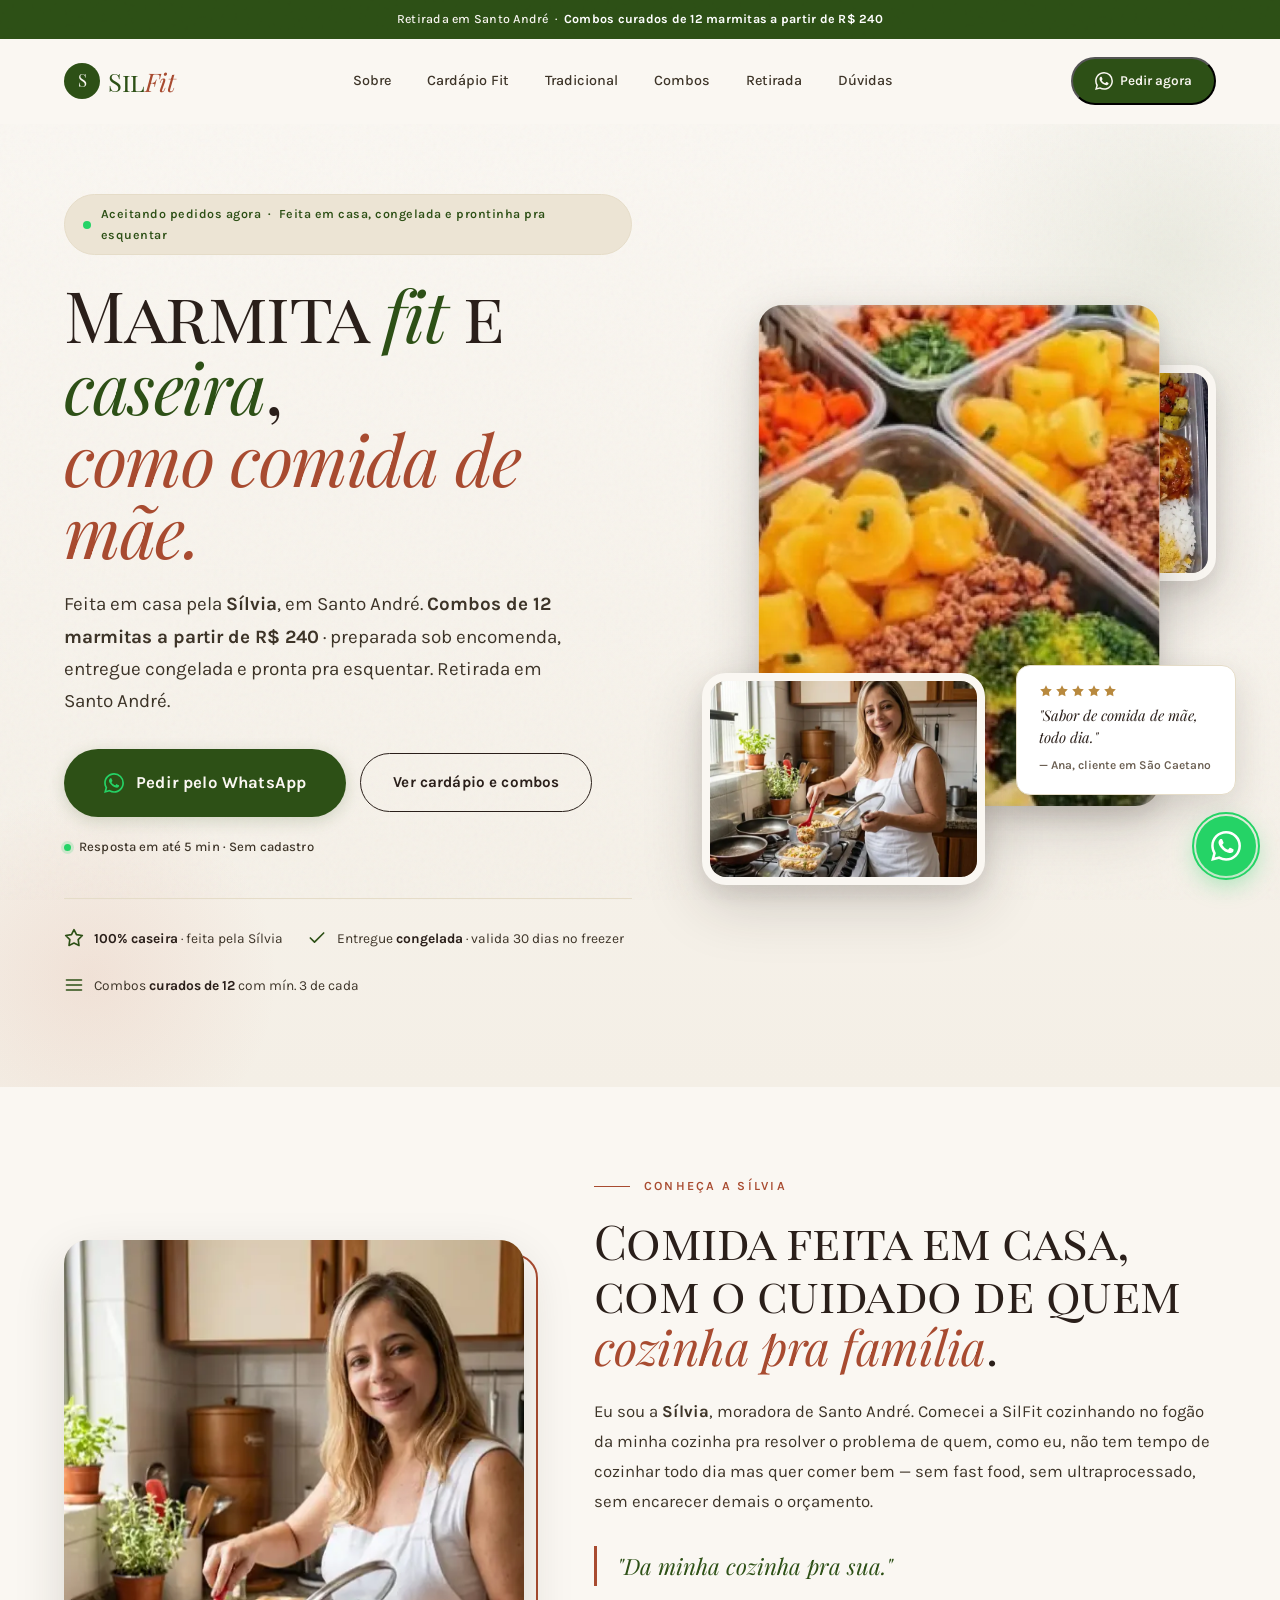
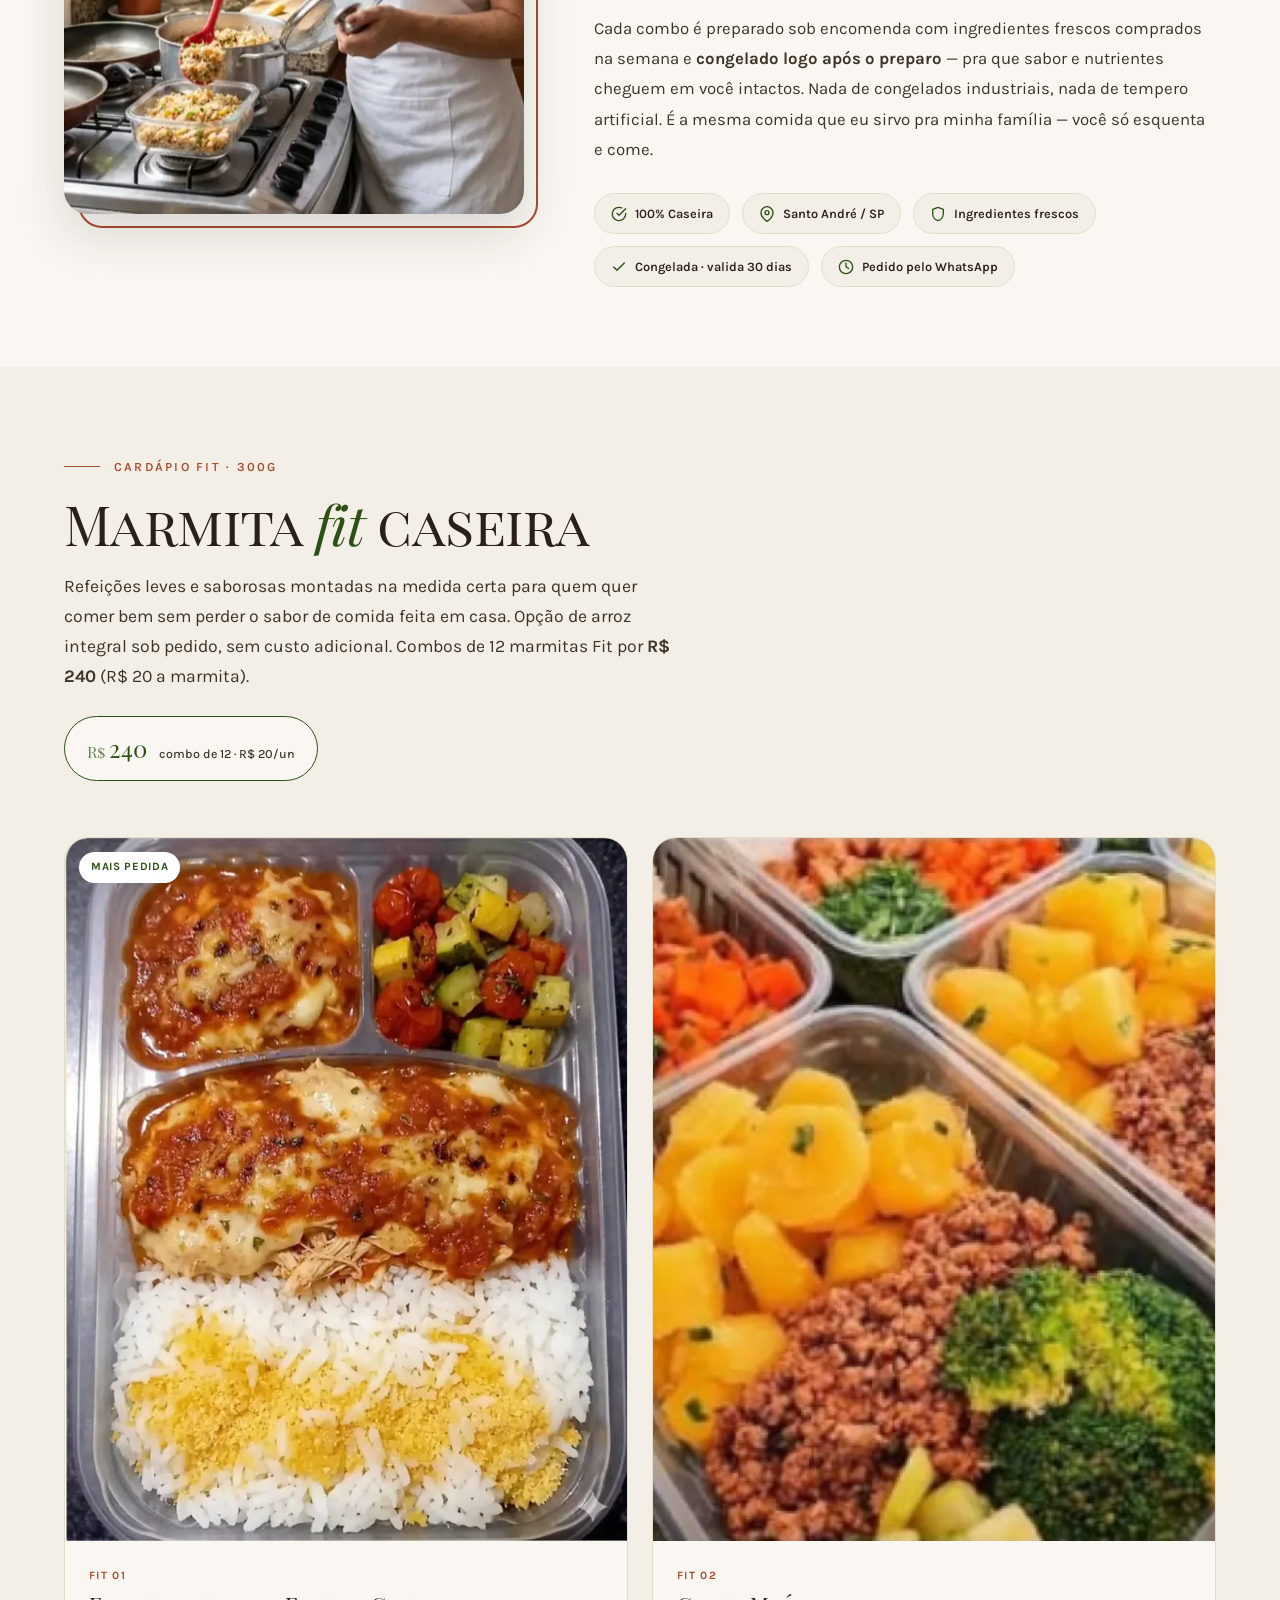
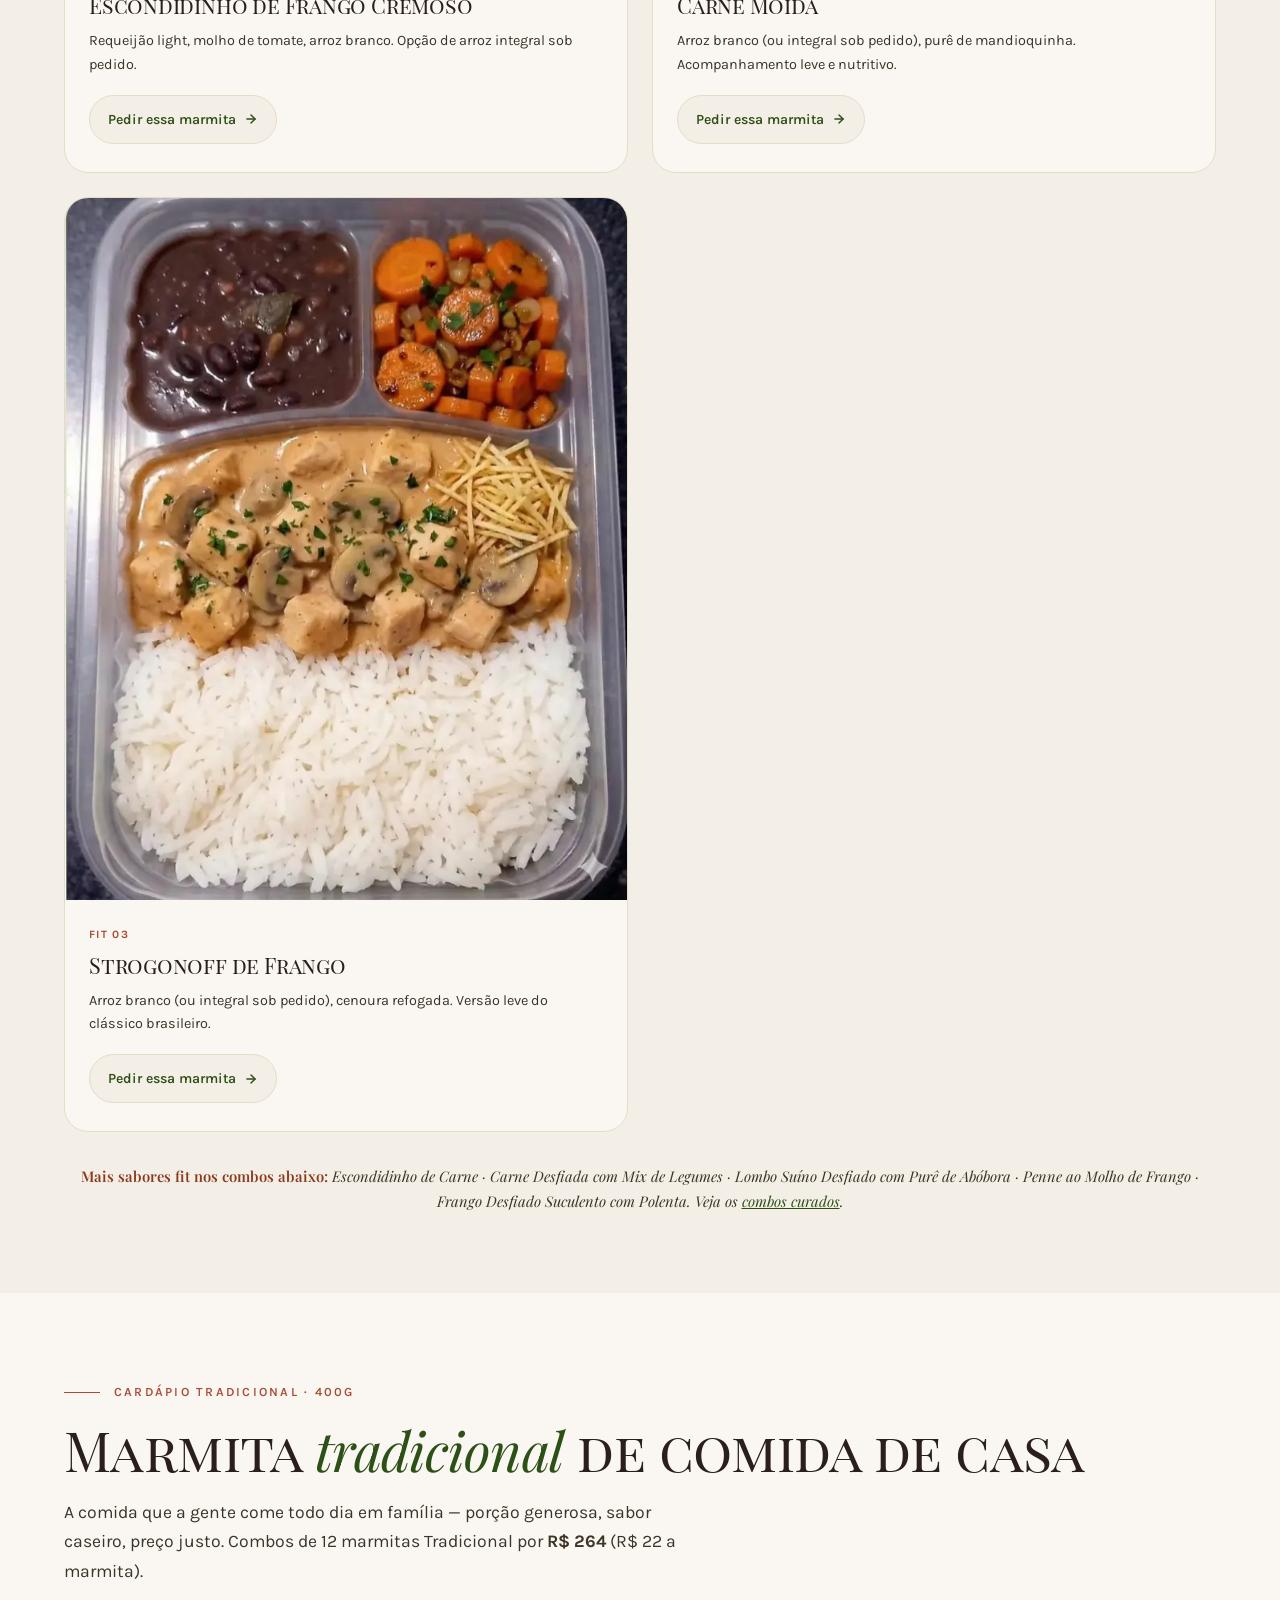
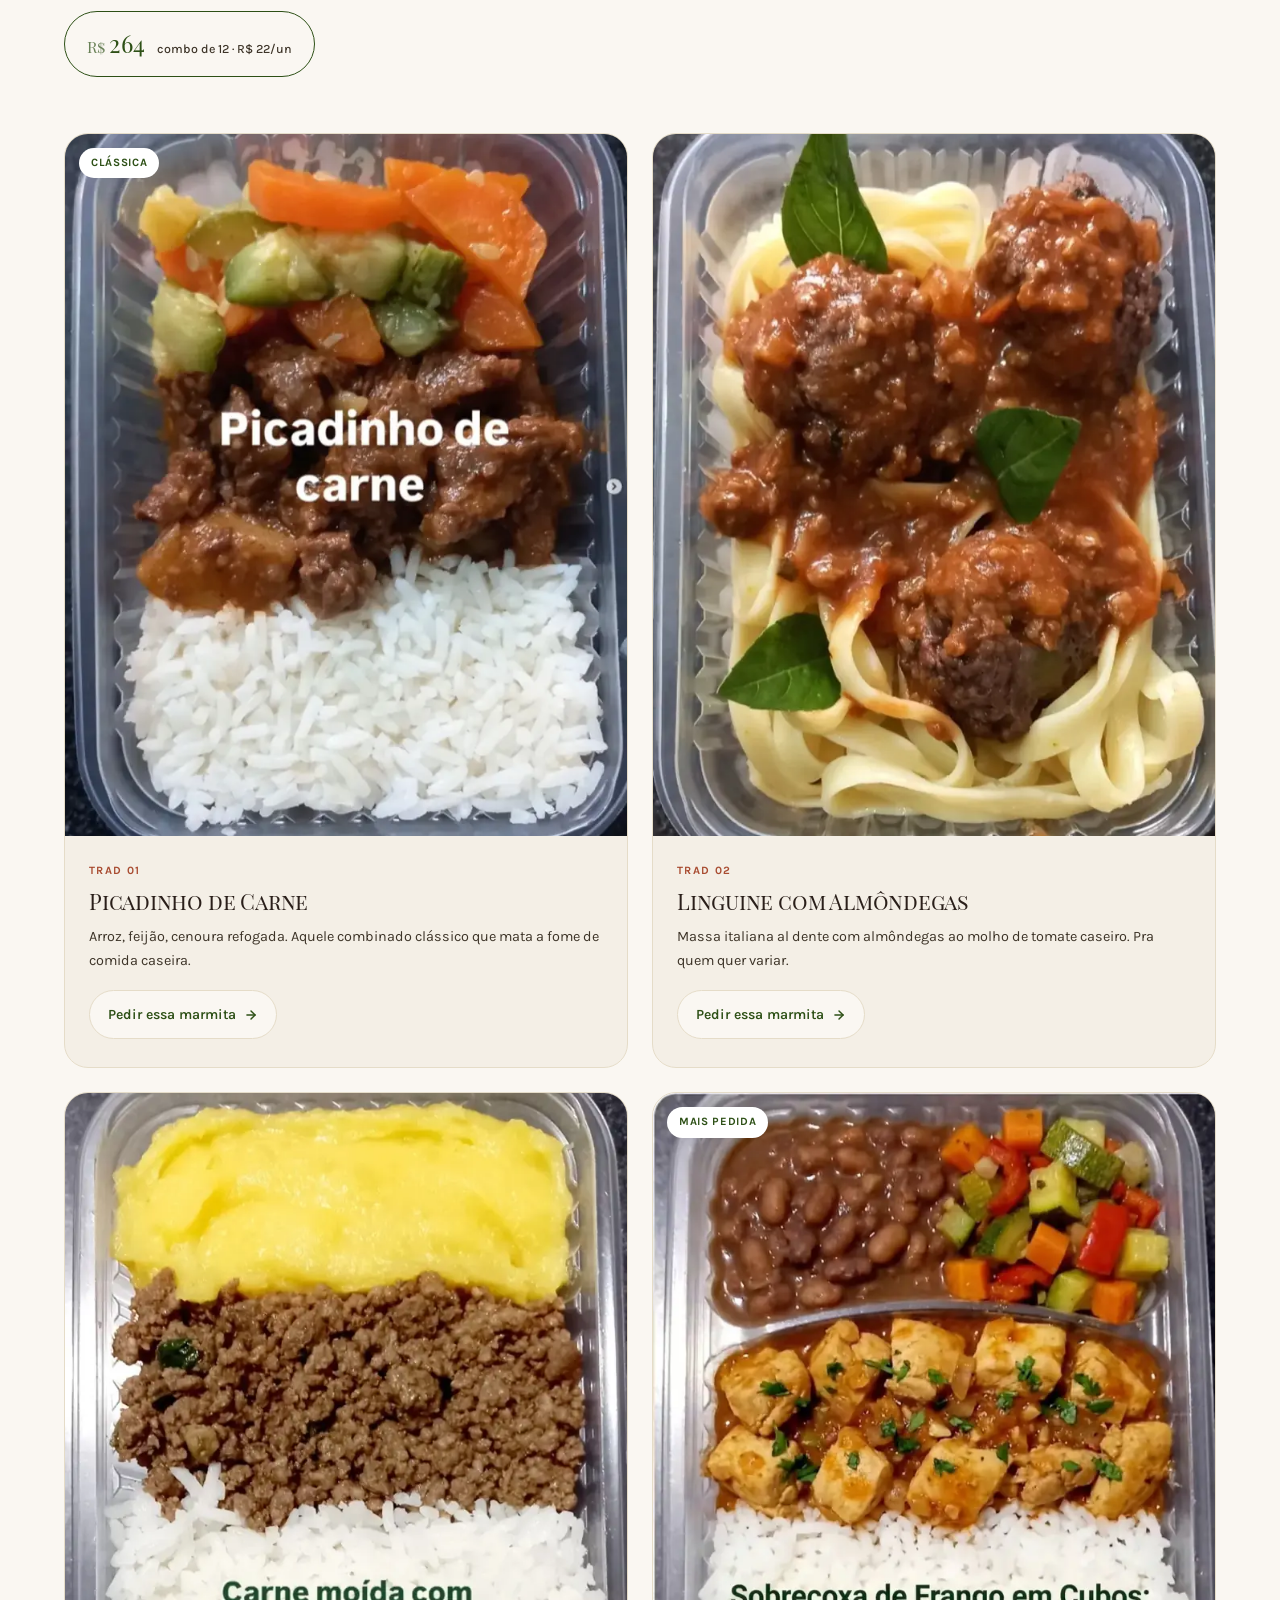
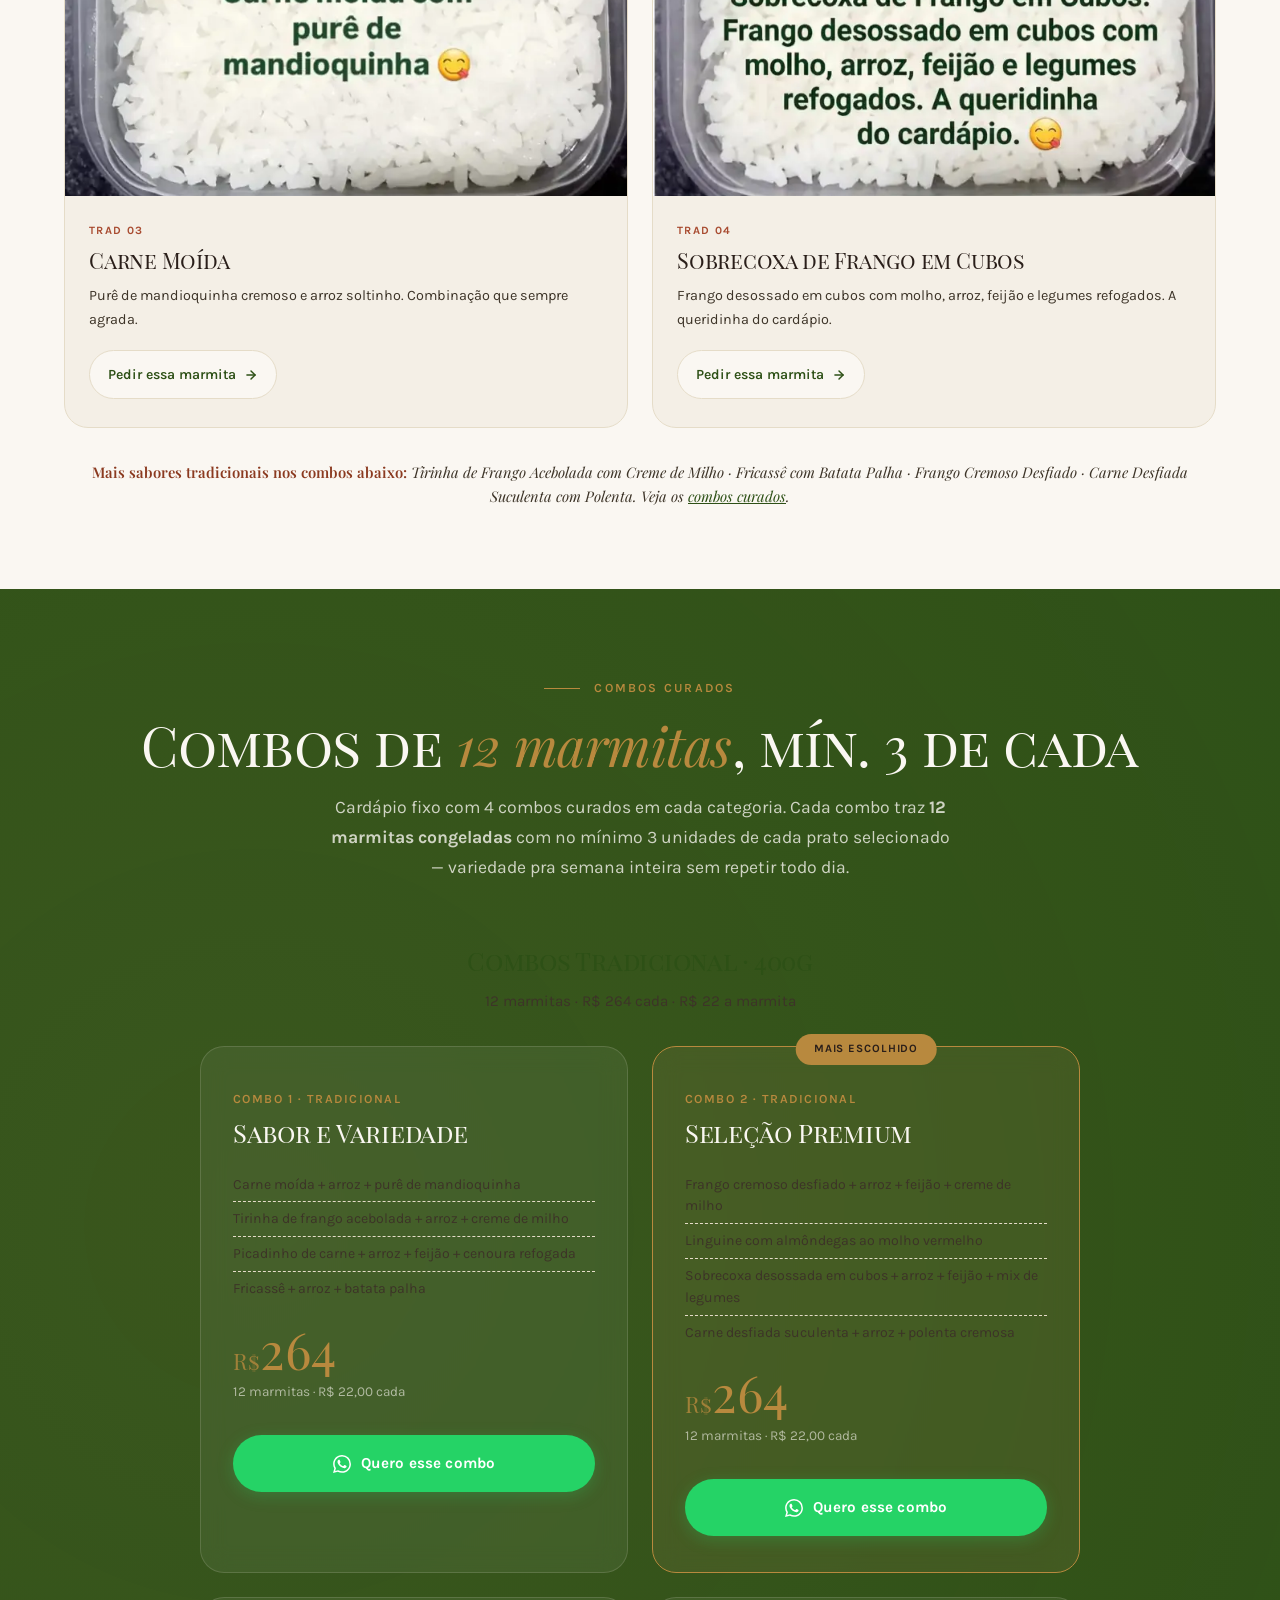
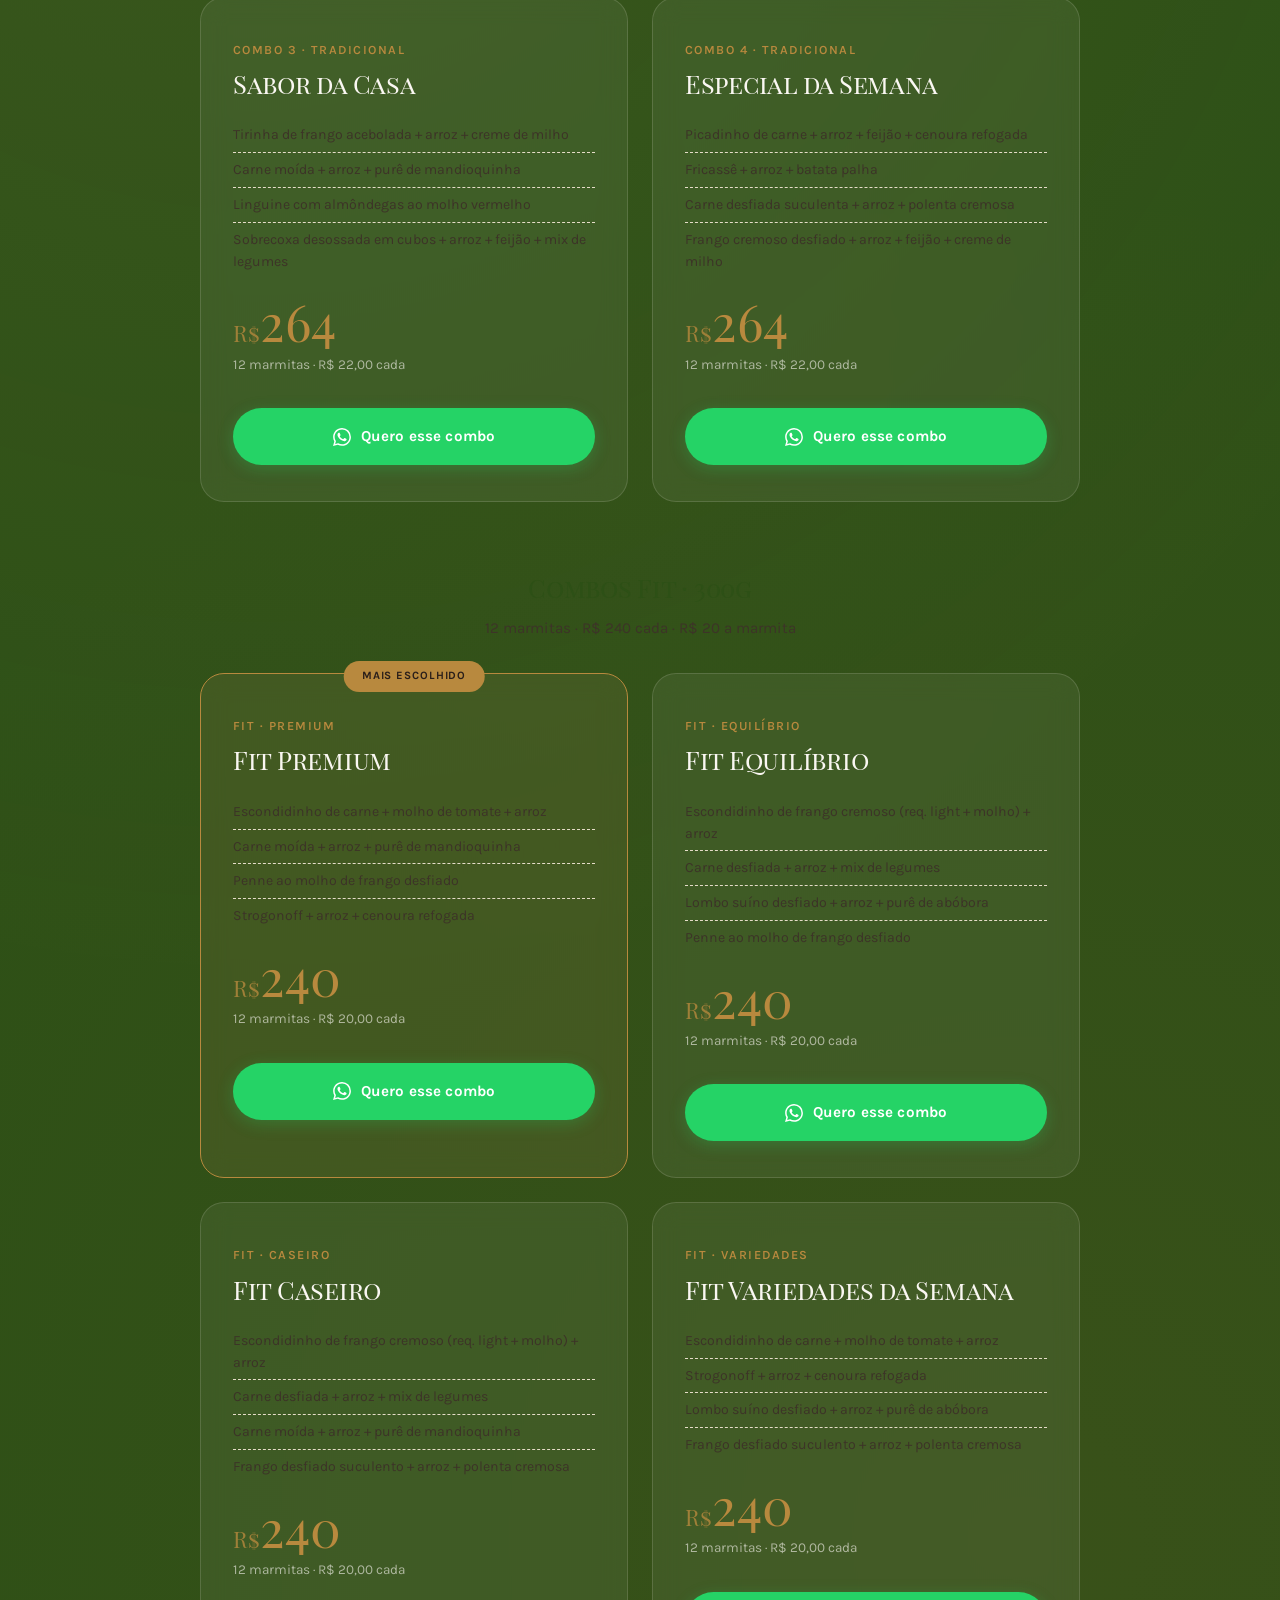
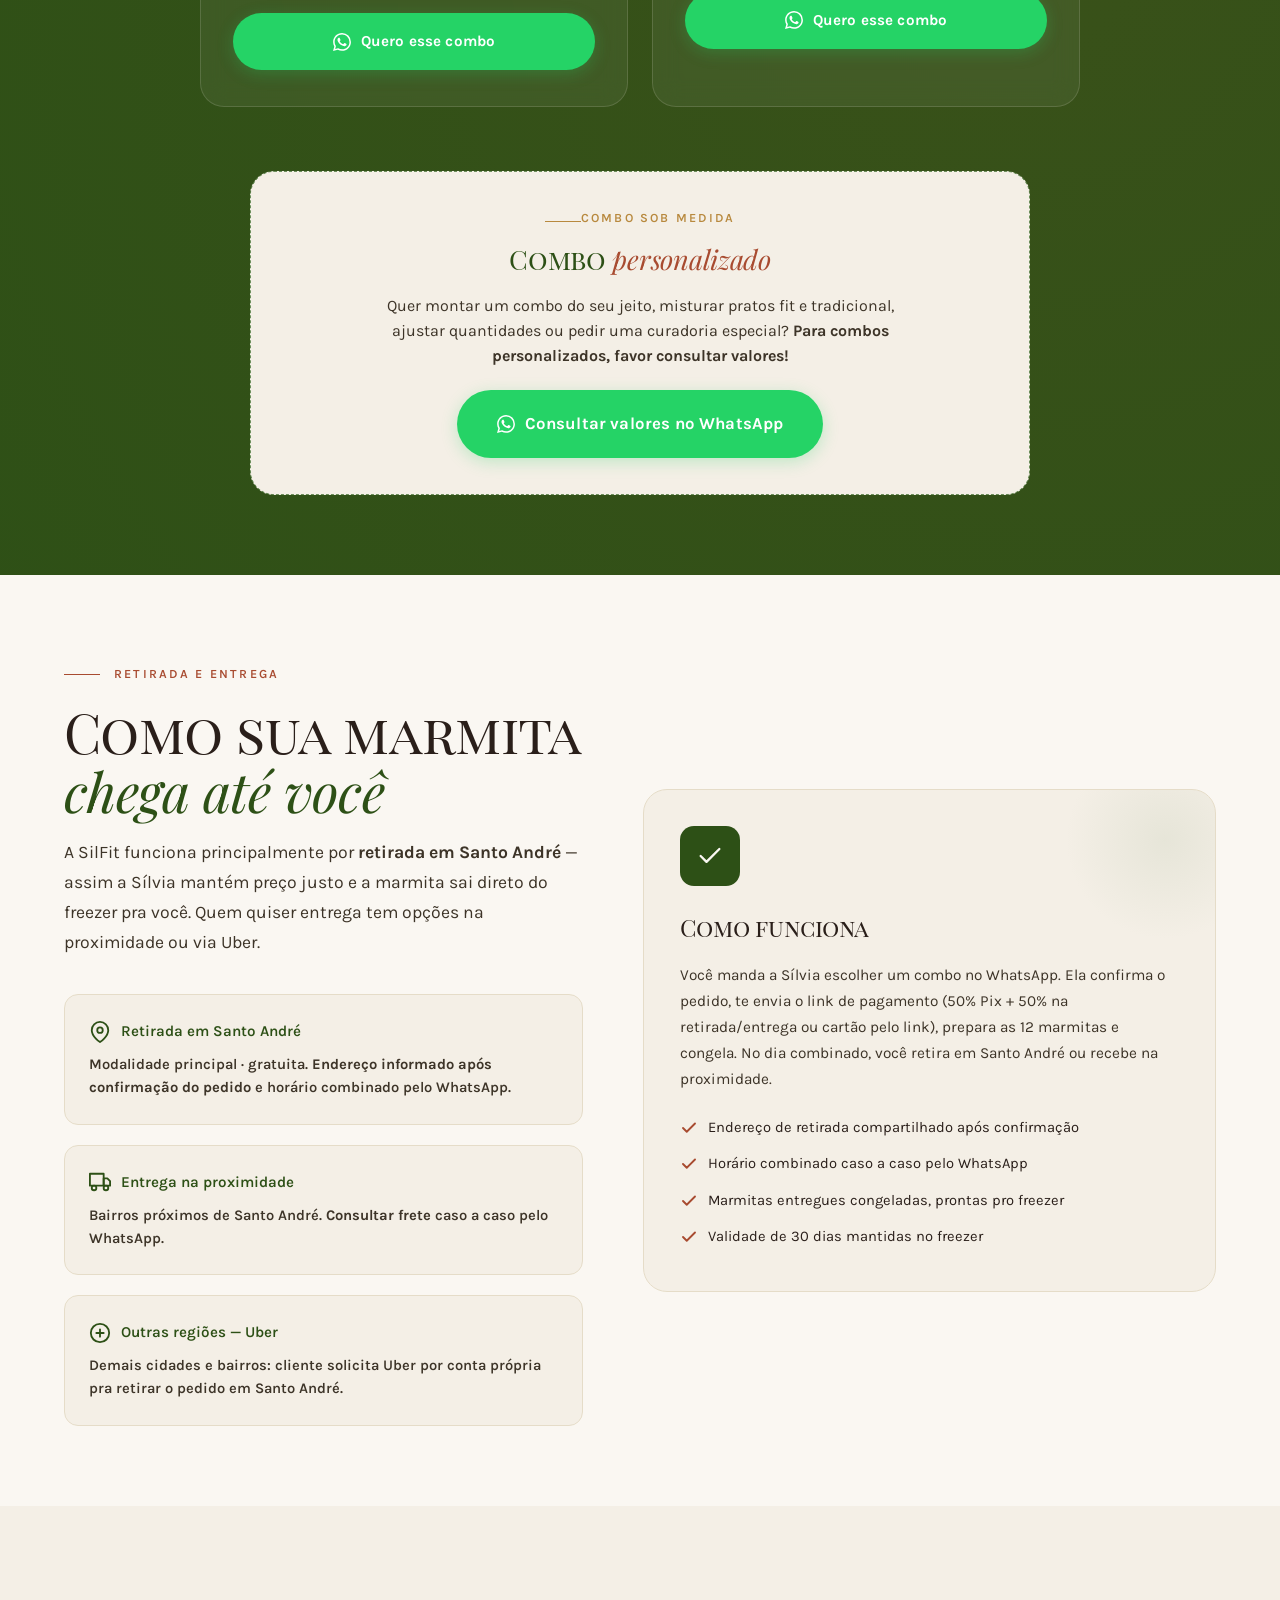
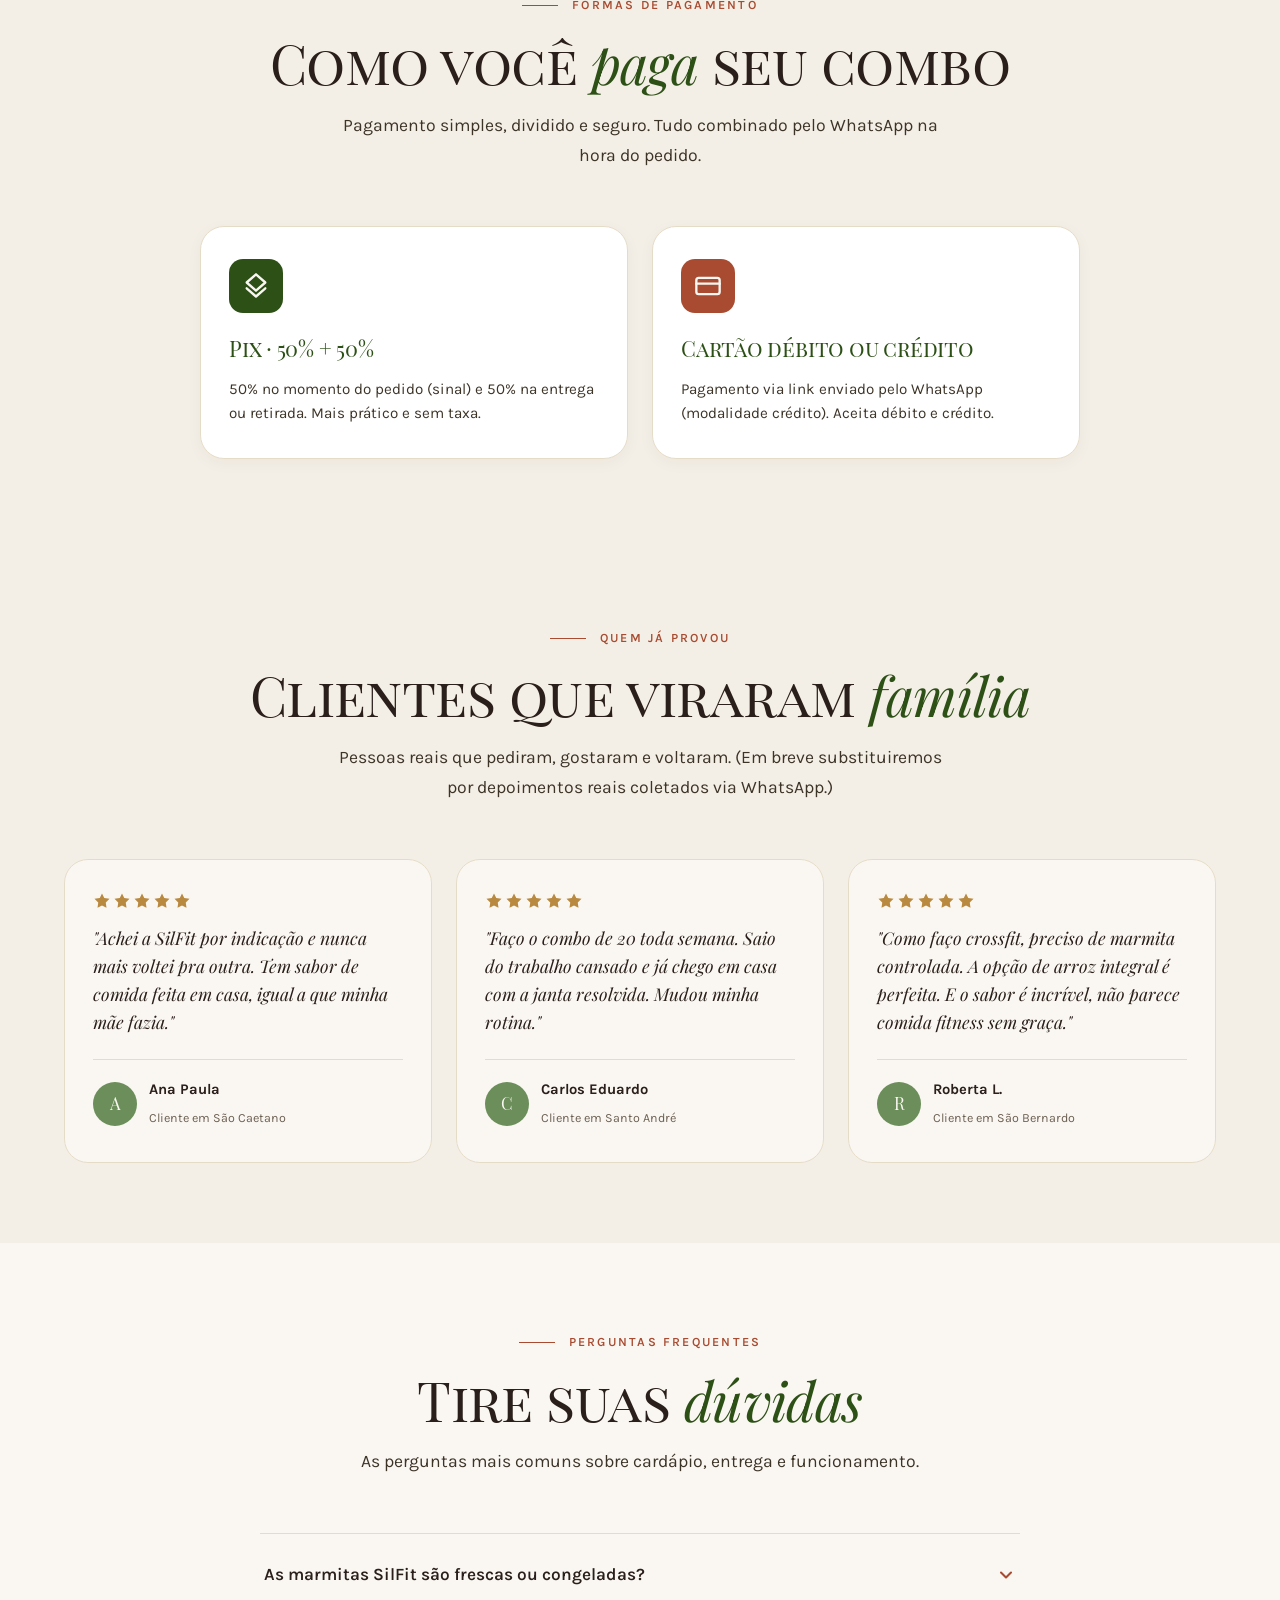
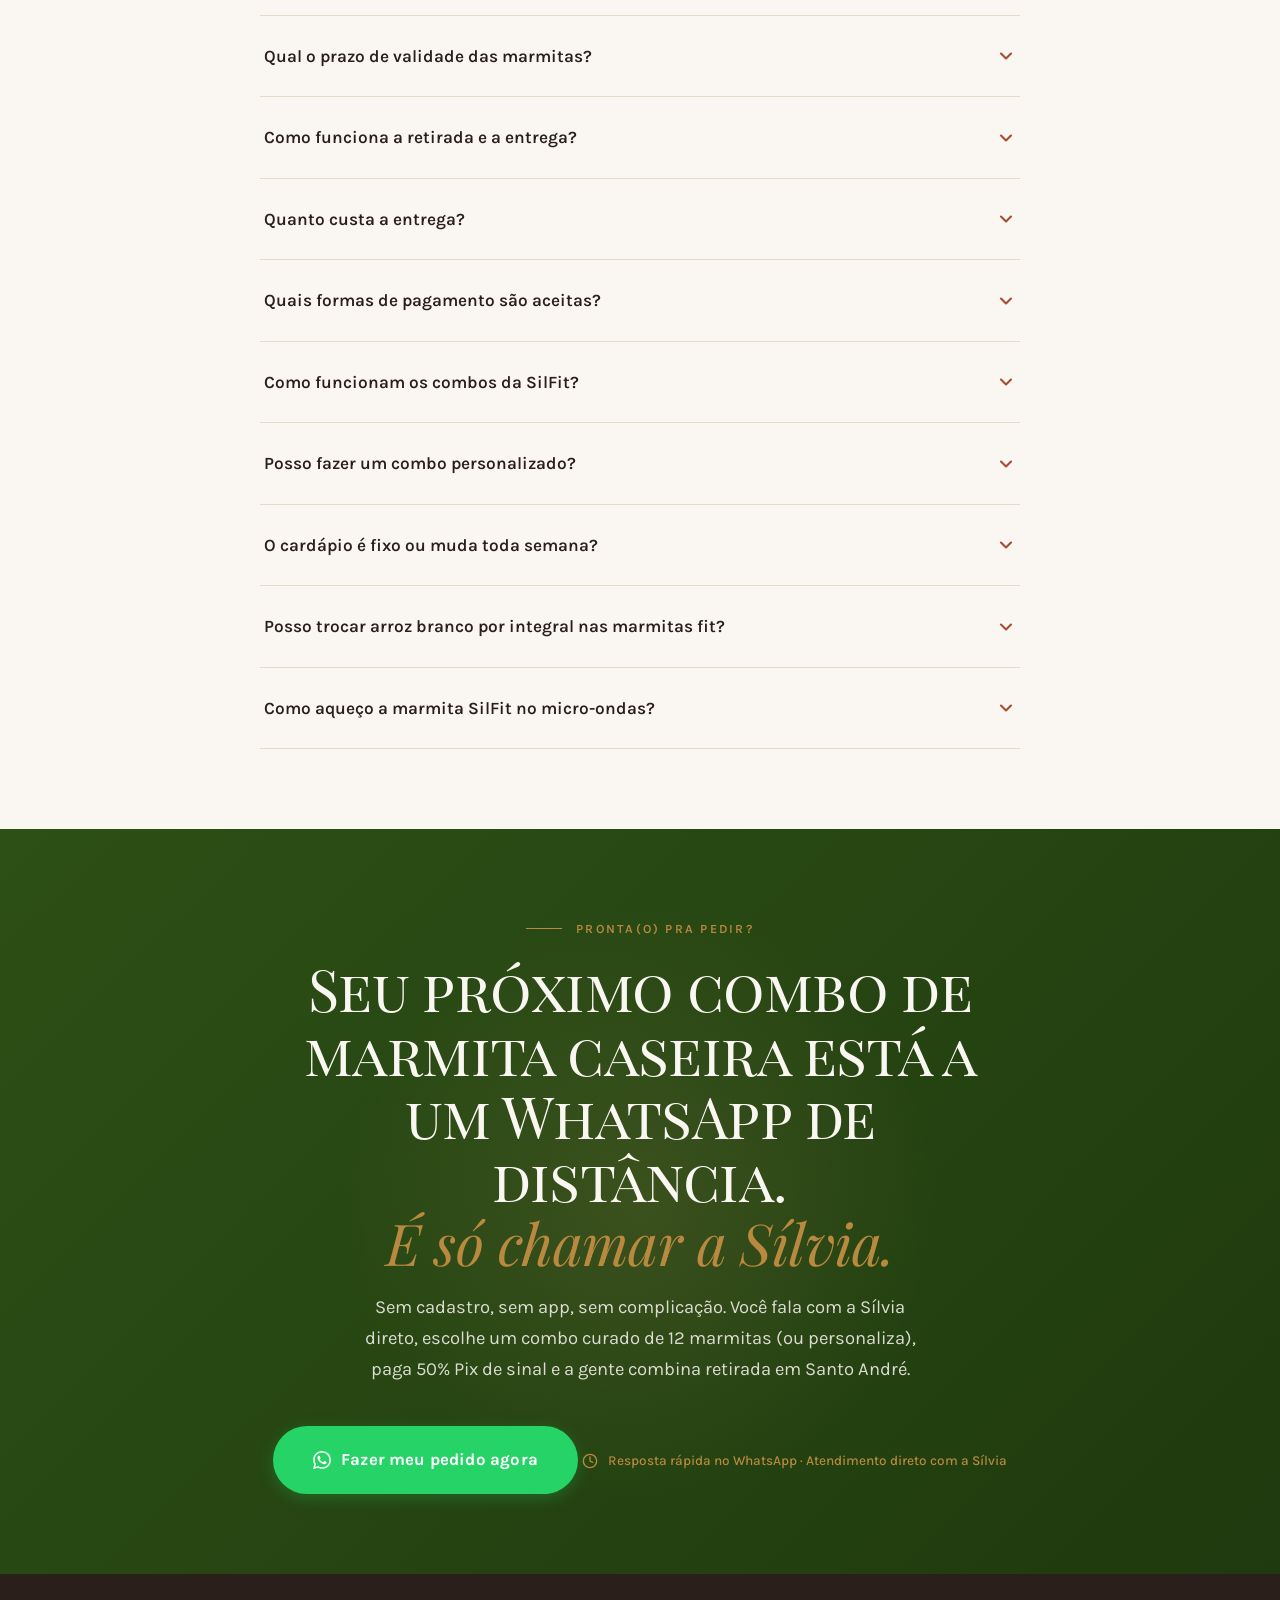
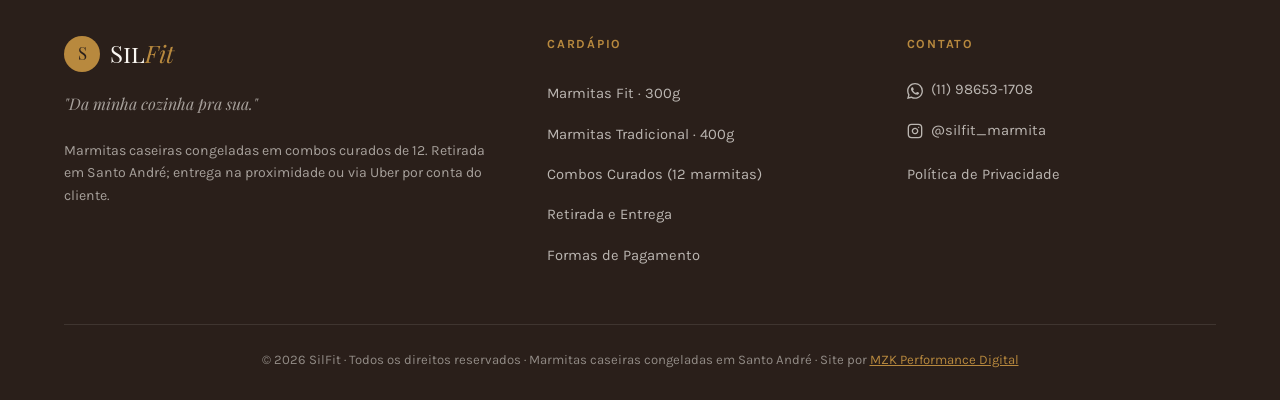
==== commit 70a80465: "fix(a11y): atinge Lighthouse Accessibility 100/100 Corrige 4 issues pré-existentes detectadas pelo L" ====
--- a/index.html
+++ b/index.html
@@ -355,14 +355,14 @@
 
   <!-- Top bar -->
   <div class="top-bar">
-    Retirada em Santo André &nbsp;·&nbsp; <strong>Combos curados de 12 marmitas a partir de R$ 240</strong>
+    Retirada em Santo André &nbsp;·&nbsp; <strong style="color:#ffffff;">Combos curados de 12 marmitas a partir de R$ 240</strong>
   </div>
 
   <!-- Header -->
   <header class="header" id="header">
     <div class="container">
-      <a href="#" class="logo" aria-label="SilFit — Início">
-        <span class="logo-mark">S</span>
+      <a href="#" class="logo" aria-label="SilFit Marmitas — voltar ao topo">
+        <span class="logo-mark" aria-hidden="true">S</span>
         <span class="logo-text">Sil<em>Fit</em></span>
       </a>
 
@@ -577,8 +577,8 @@
 
         </div>
 
-        <p class="combo-note" style="text-align:center;margin-top:32px;">
-          <strong>Mais sabores fit nos combos abaixo:</strong> Escondidinho de Carne · Carne Desfiada com Mix de Legumes · Lombo Suíno Desfiado com Purê de Abóbora · Penne ao Molho de Frango · Frango Desfiado Suculento com Polenta. Veja os <a href="#combos">combos curados</a>.
+        <p class="combo-note" style="text-align:center;margin-top:32px;color:var(--espresso-soft);">
+          <strong style="color:var(--terracotta-deep);">Mais sabores fit nos combos abaixo:</strong> Escondidinho de Carne · Carne Desfiada com Mix de Legumes · Lombo Suíno Desfiado com Purê de Abóbora · Penne ao Molho de Frango · Frango Desfiado Suculento com Polenta. Veja os <a href="#combos" style="color:var(--sage-deep);text-decoration:underline;">combos curados</a>.
         </p>
       </div>
     </section>
@@ -662,8 +662,8 @@
           </article>
         </div>
 
-        <p class="combo-note" style="text-align:center;margin-top:32px;">
-          <strong>Mais sabores tradicionais nos combos abaixo:</strong> Tirinha de Frango Acebolada com Creme de Milho · Fricassê com Batata Palha · Frango Cremoso Desfiado · Carne Desfiada Suculenta com Polenta. Veja os <a href="#combos">combos curados</a>.
+        <p class="combo-note" style="text-align:center;margin-top:32px;color:var(--espresso-soft);">
+          <strong style="color:var(--terracotta-deep);">Mais sabores tradicionais nos combos abaixo:</strong> Tirinha de Frango Acebolada com Creme de Milho · Fricassê com Batata Palha · Frango Cremoso Desfiado · Carne Desfiada Suculenta com Polenta. Veja os <a href="#combos" style="color:var(--sage-deep);text-decoration:underline;">combos curados</a>.
         </p>
       </div>
     </section>
@@ -1124,7 +1124,7 @@
         </div>
 
         <div>
-          <h4>Cardápio</h4>
+          <h3>Cardápio</h3>
           <ul>
             <li><a href="#cardapio-fit">Marmitas Fit · 300g</a></li>
             <li><a href="#cardapio-tradicional">Marmitas Tradicional · 400g</a></li>
@@ -1135,7 +1135,7 @@
         </div>
 
         <div>
-          <h4>Contato</h4>
+          <h3>Contato</h3>
           <ul>
             <li>
               <a href="https://wa.me/5511986531708" target="_blank" rel="noopener">
@@ -1155,7 +1155,7 @@
       </div>
 
       <div class="footer-bottom">
-        <p>&copy; 2026 SilFit · Todos os direitos reservados · Marmitas caseiras congeladas em Santo André · Site por <a href="#">MZK Performance Digital</a></p>
+        <p>&copy; 2026 SilFit · Todos os direitos reservados · Marmitas caseiras congeladas em Santo André · Site por <a href="https://mzkperformance.com" style="text-decoration:underline;">MZK Performance Digital</a></p>
       </div>
     </div>
   </footer>
--- a/css/styles.css
+++ b/css/styles.css
@@ -1278,6 +1278,7 @@
   font-size: 1rem;
   margin-bottom: 22px;
 }
+.footer h3,
 .footer h4 {
   font-family: var(--font-body);
   font-size: 0.78rem;
--- a/css/styles.css
+++ b/css/styles.css
@@ -1278,6 +1278,7 @@
   font-size: 1rem;
   margin-bottom: 22px;
 }
+.footer h3,
 .footer h4 {
   font-family: var(--font-body);
   font-size: 0.78rem;
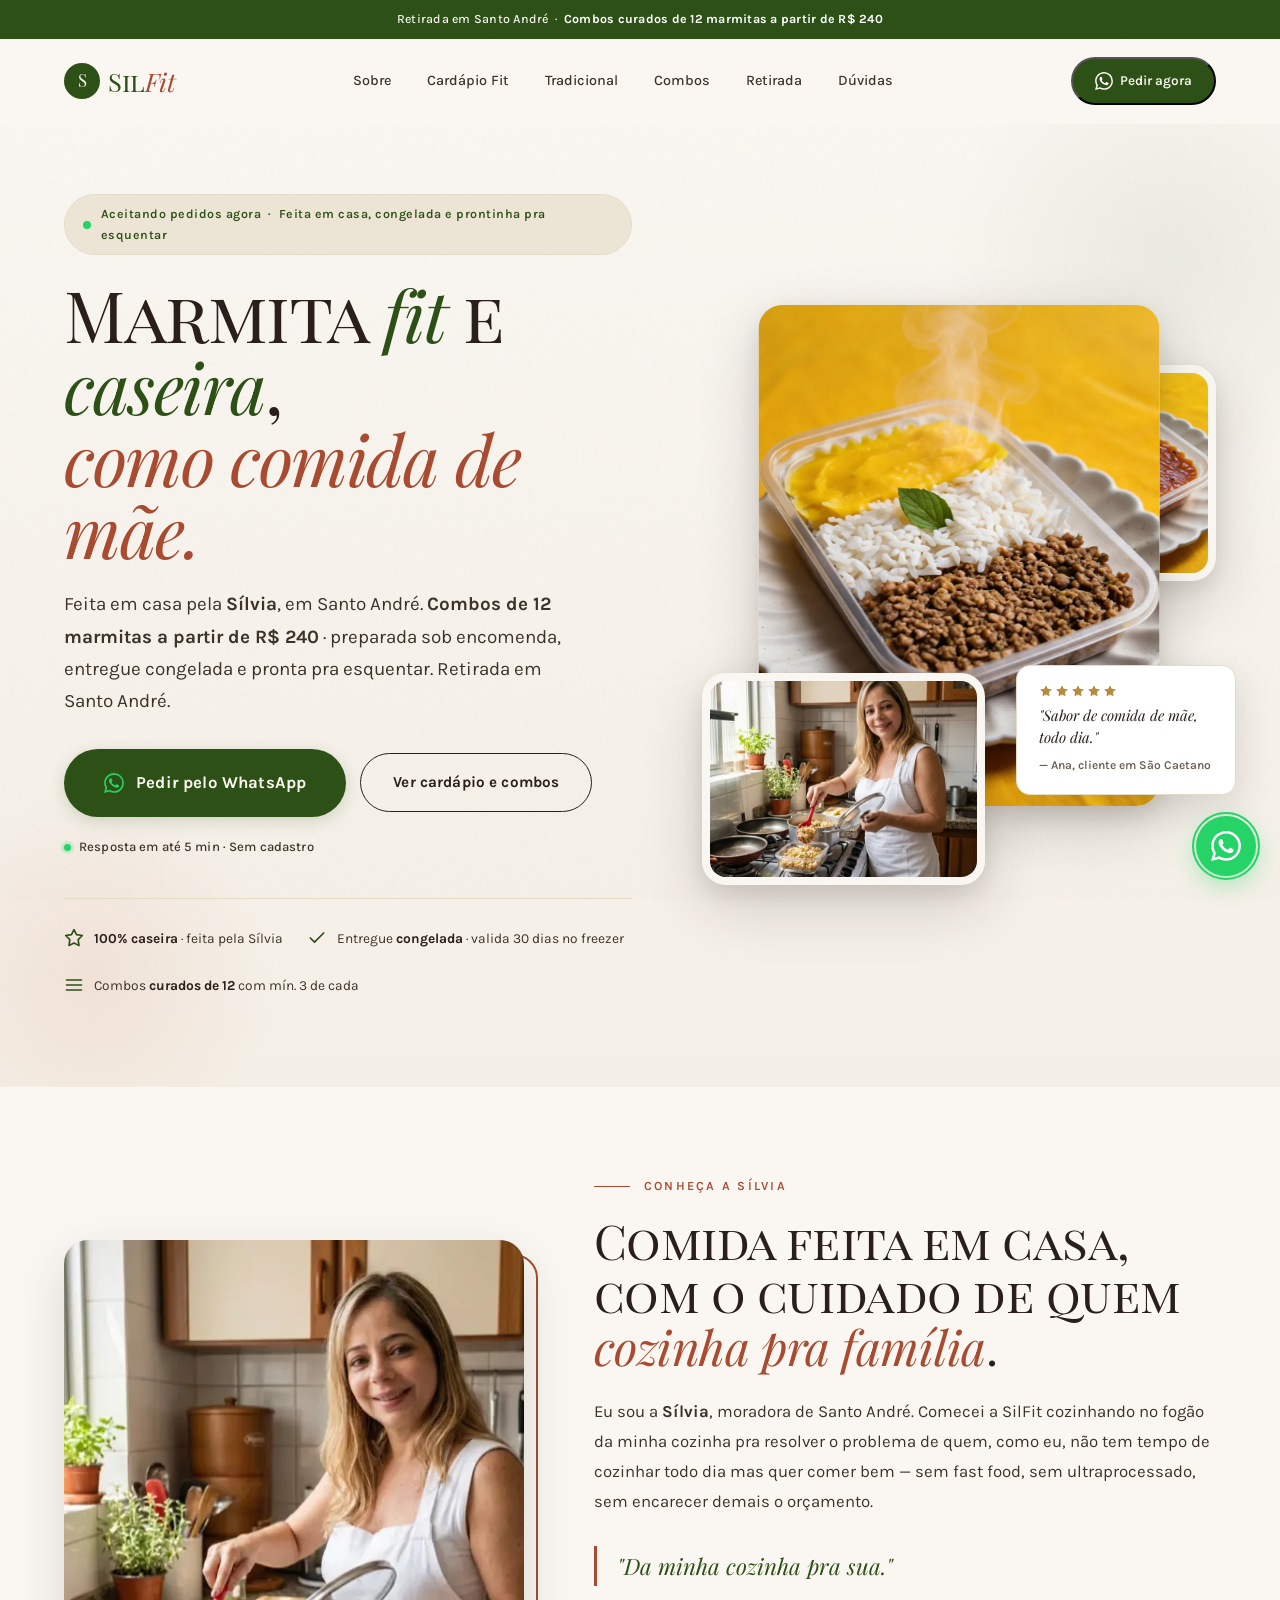
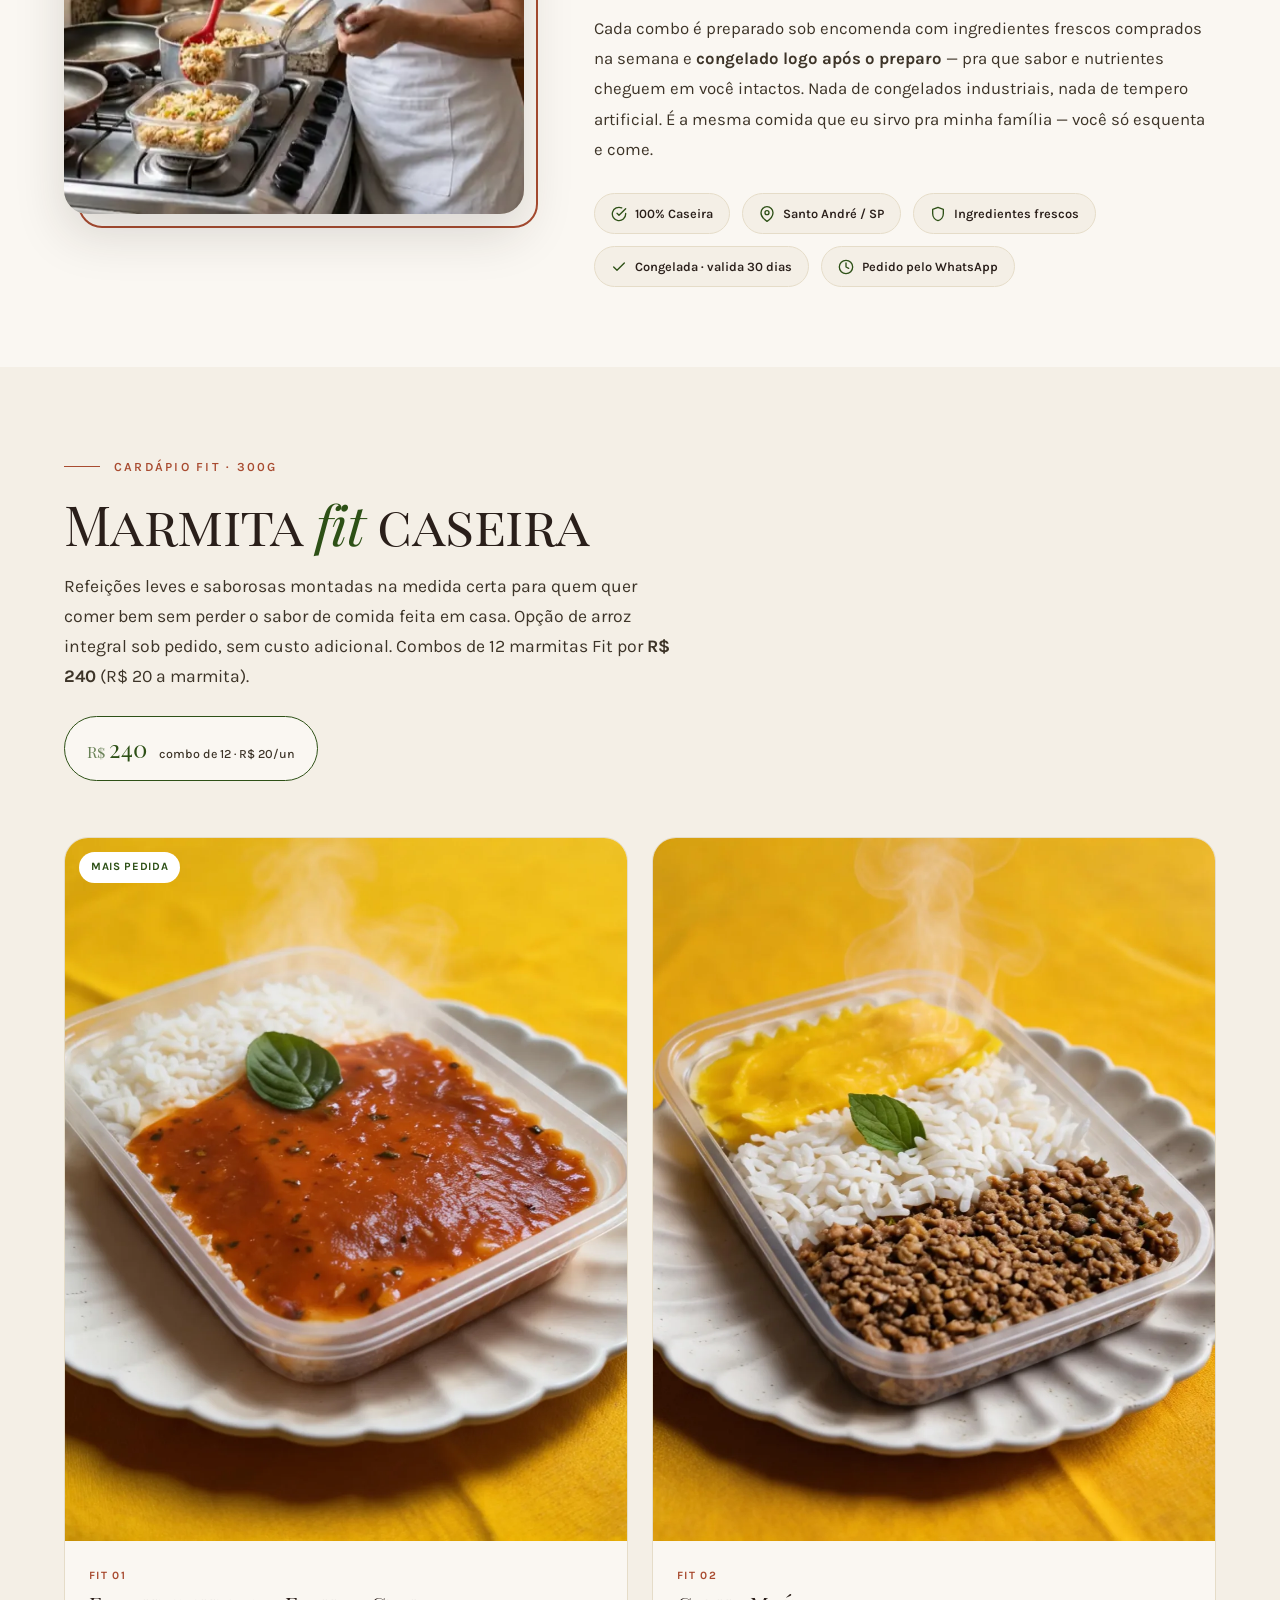
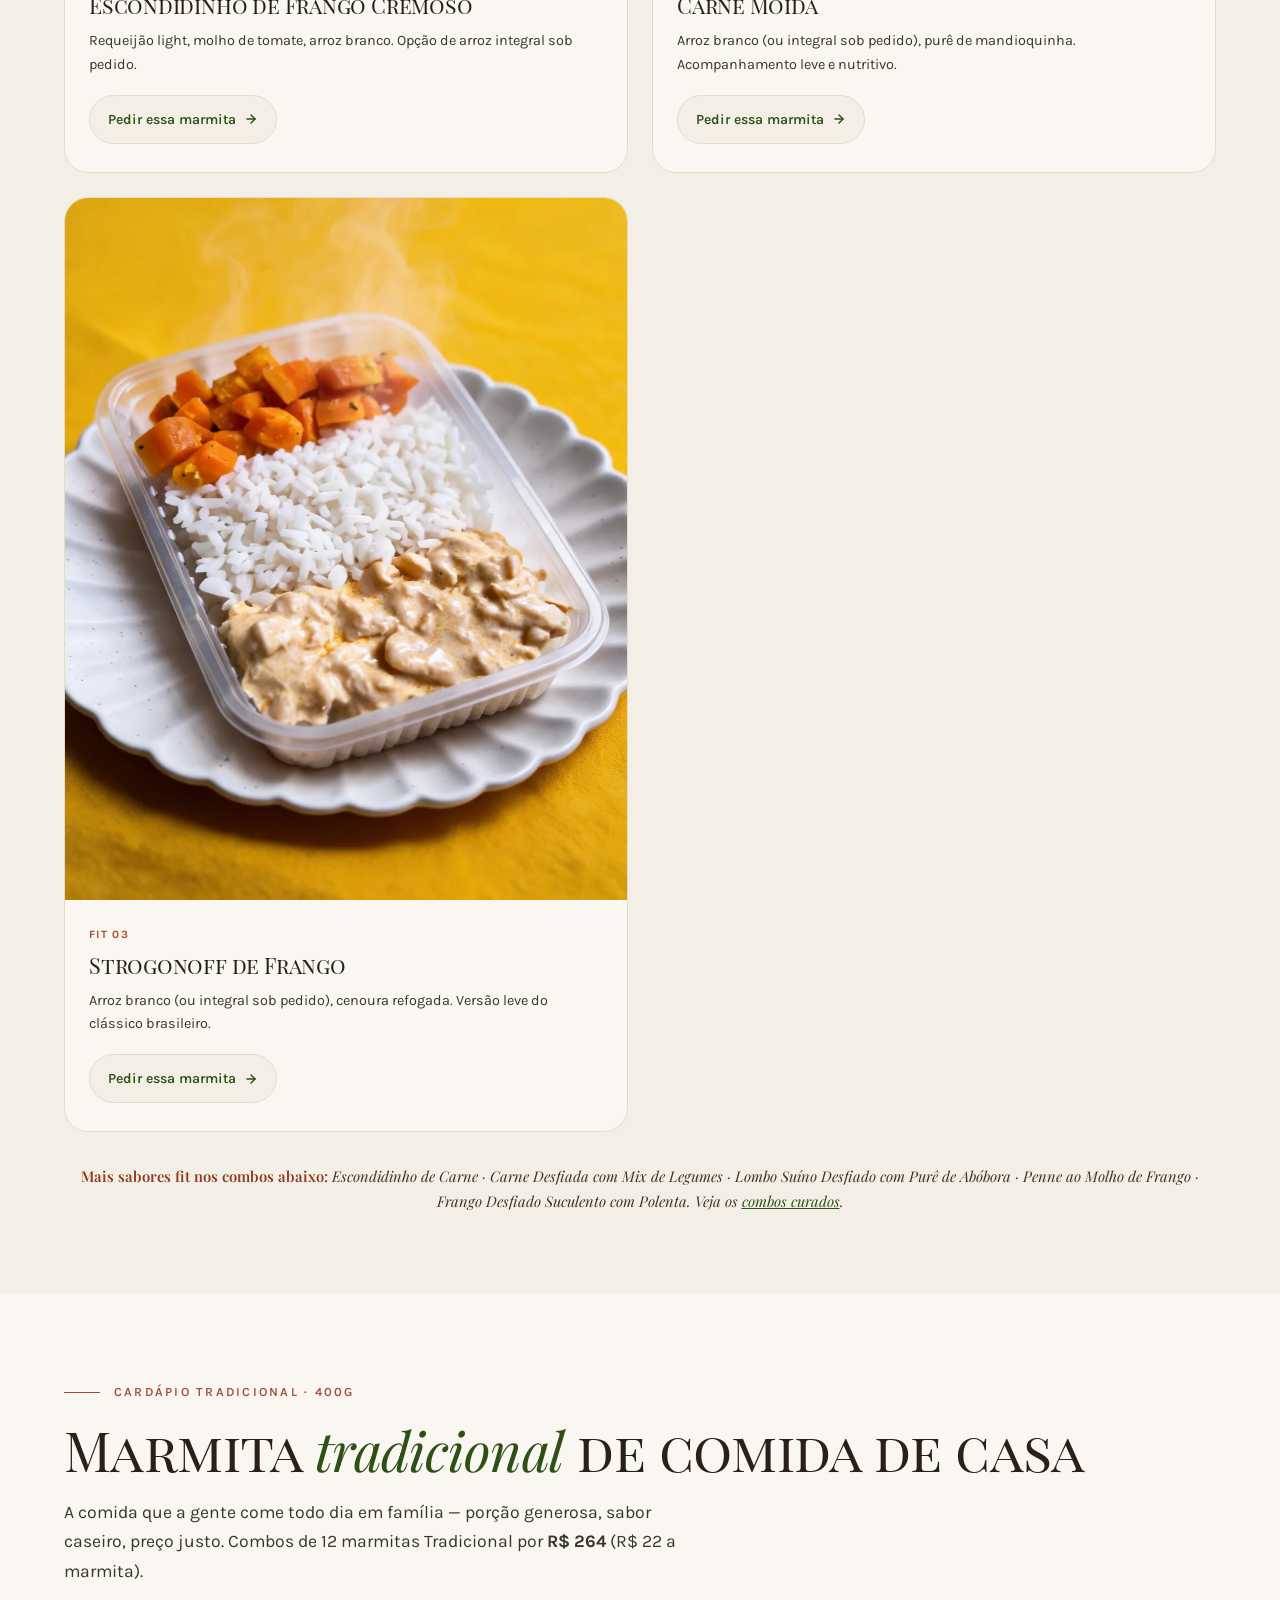
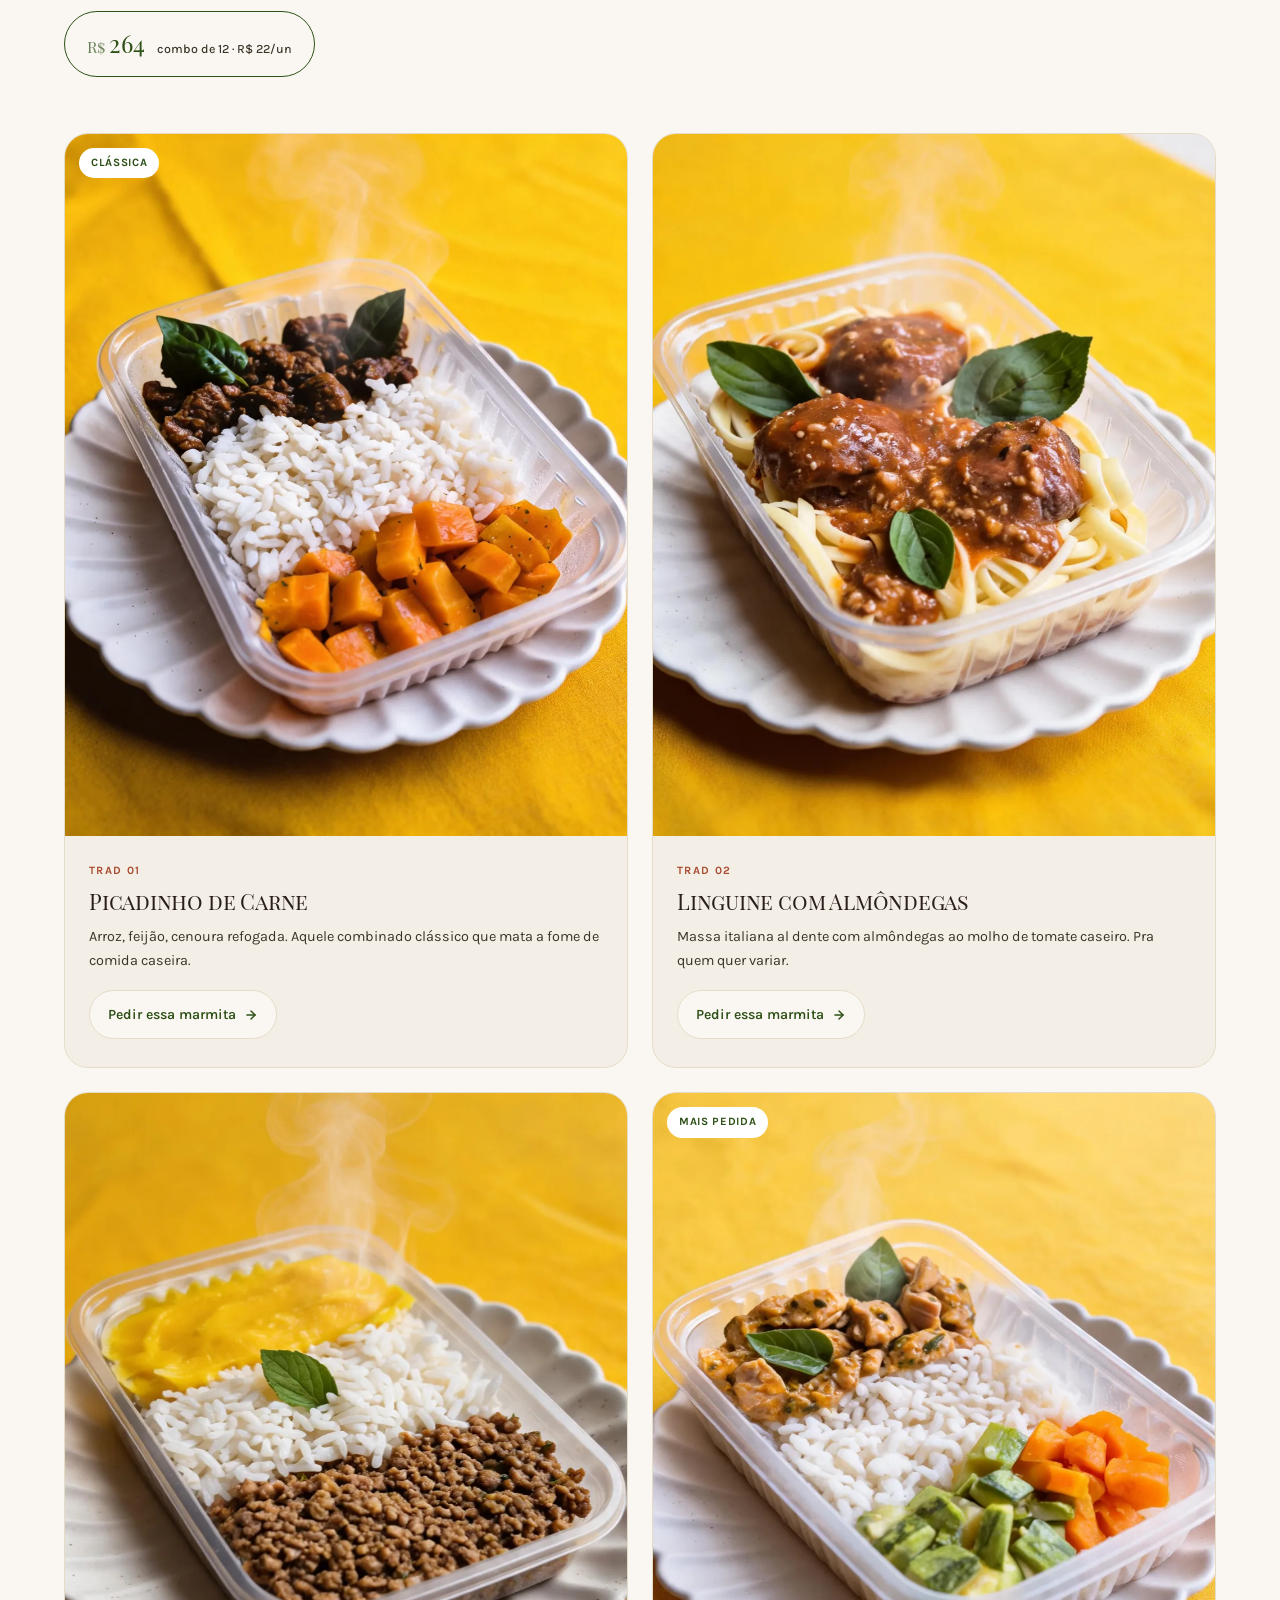
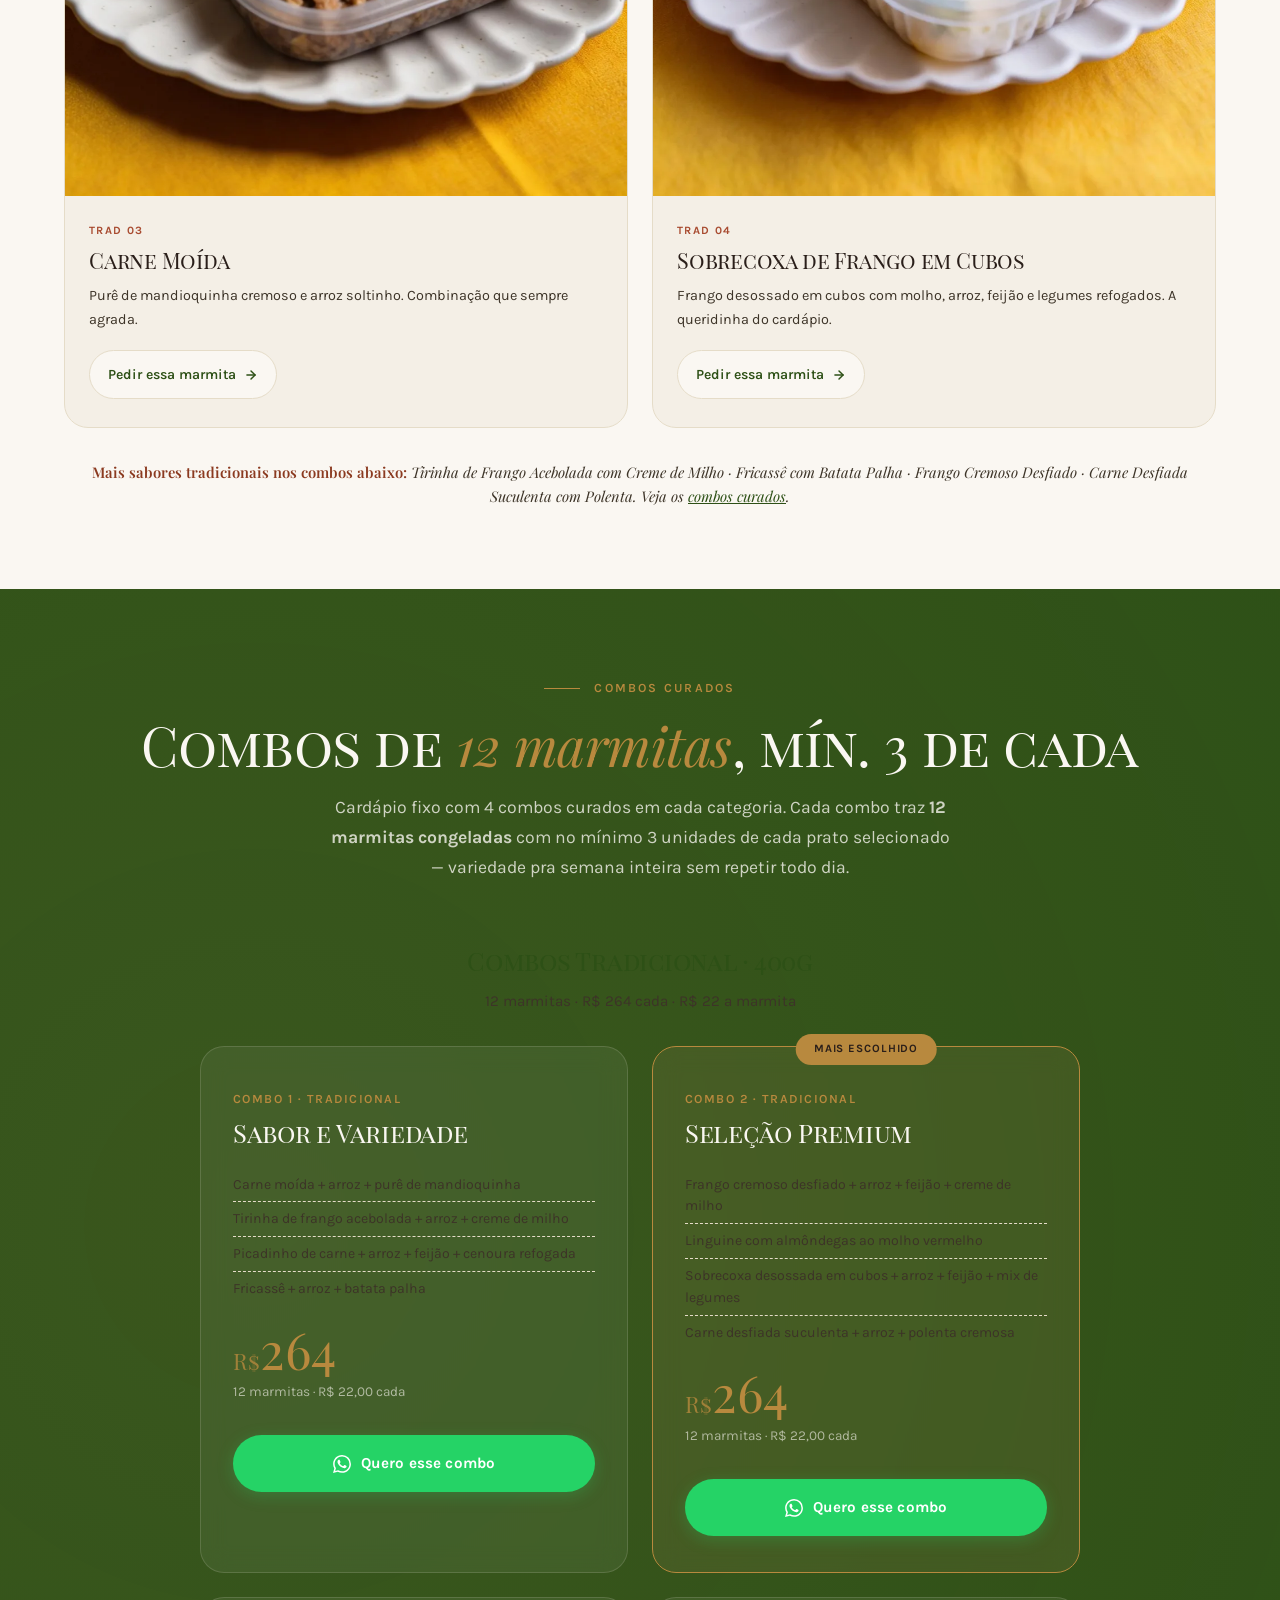
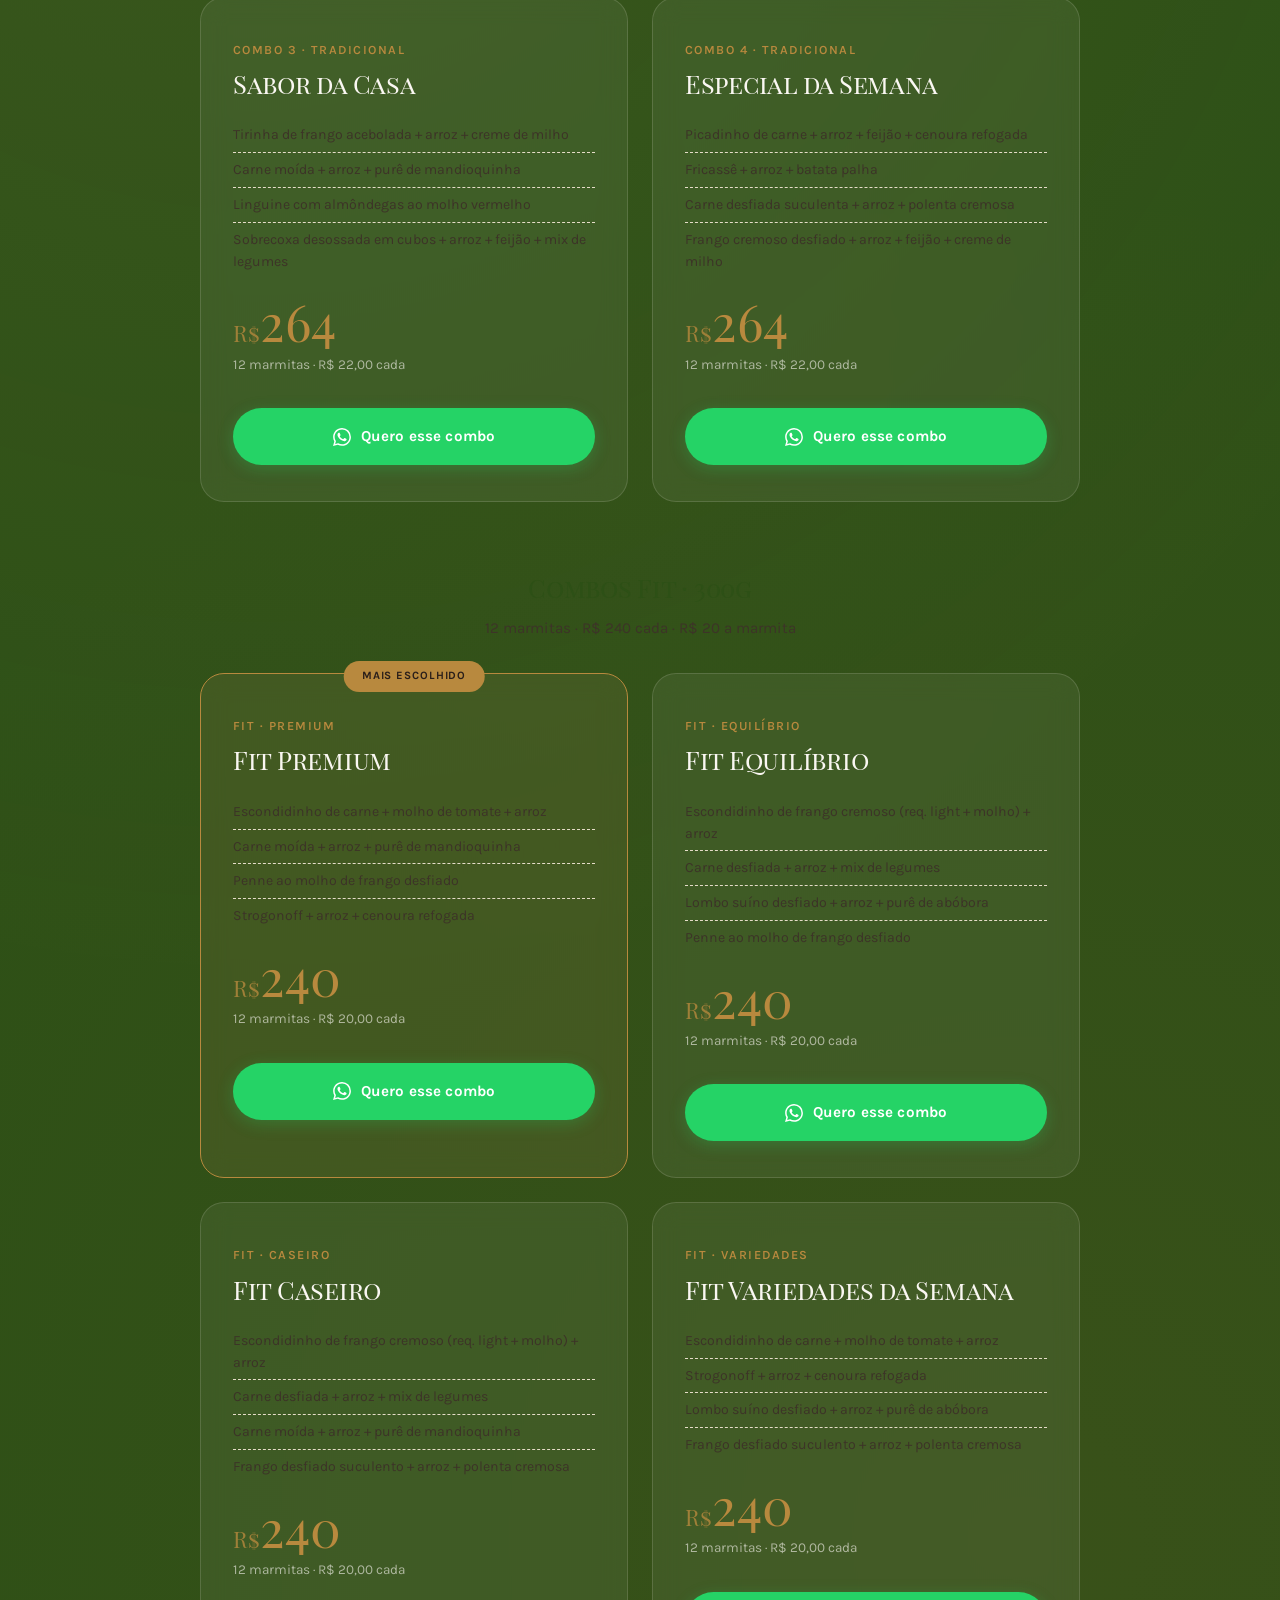
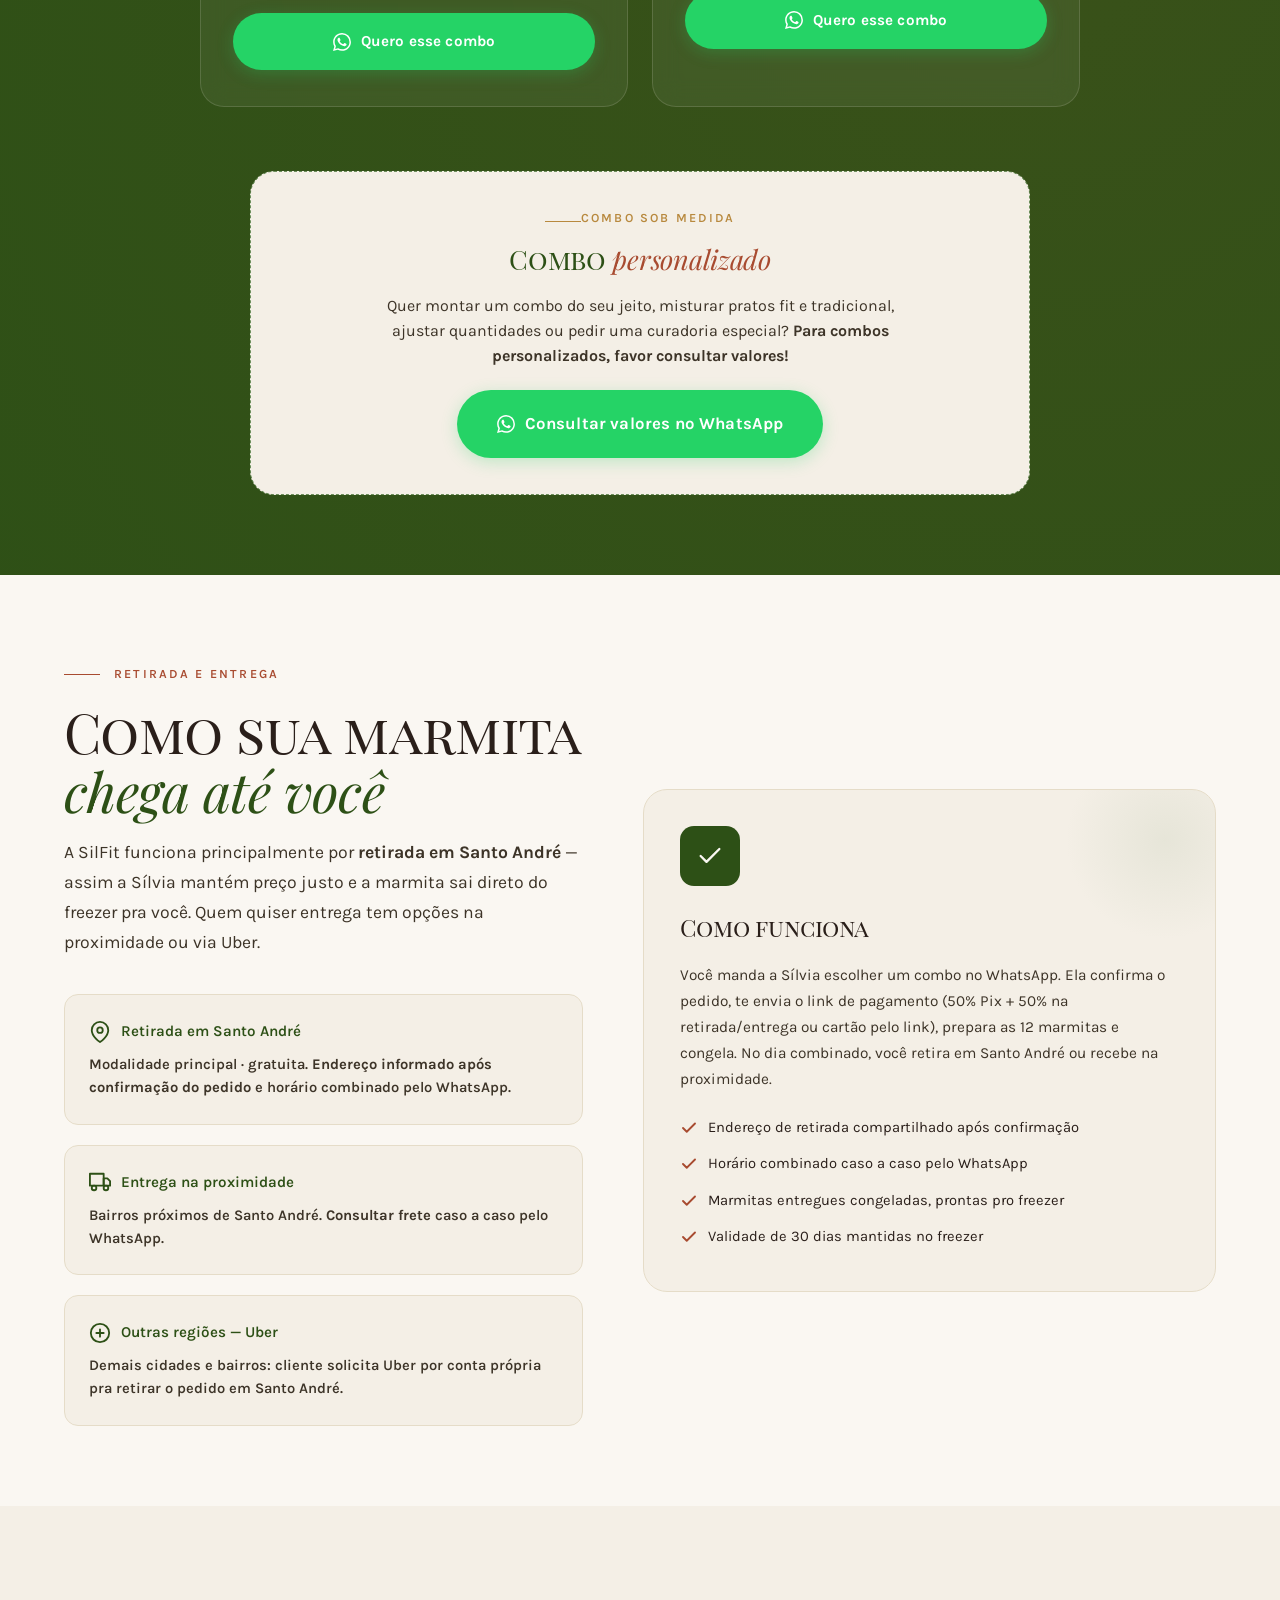
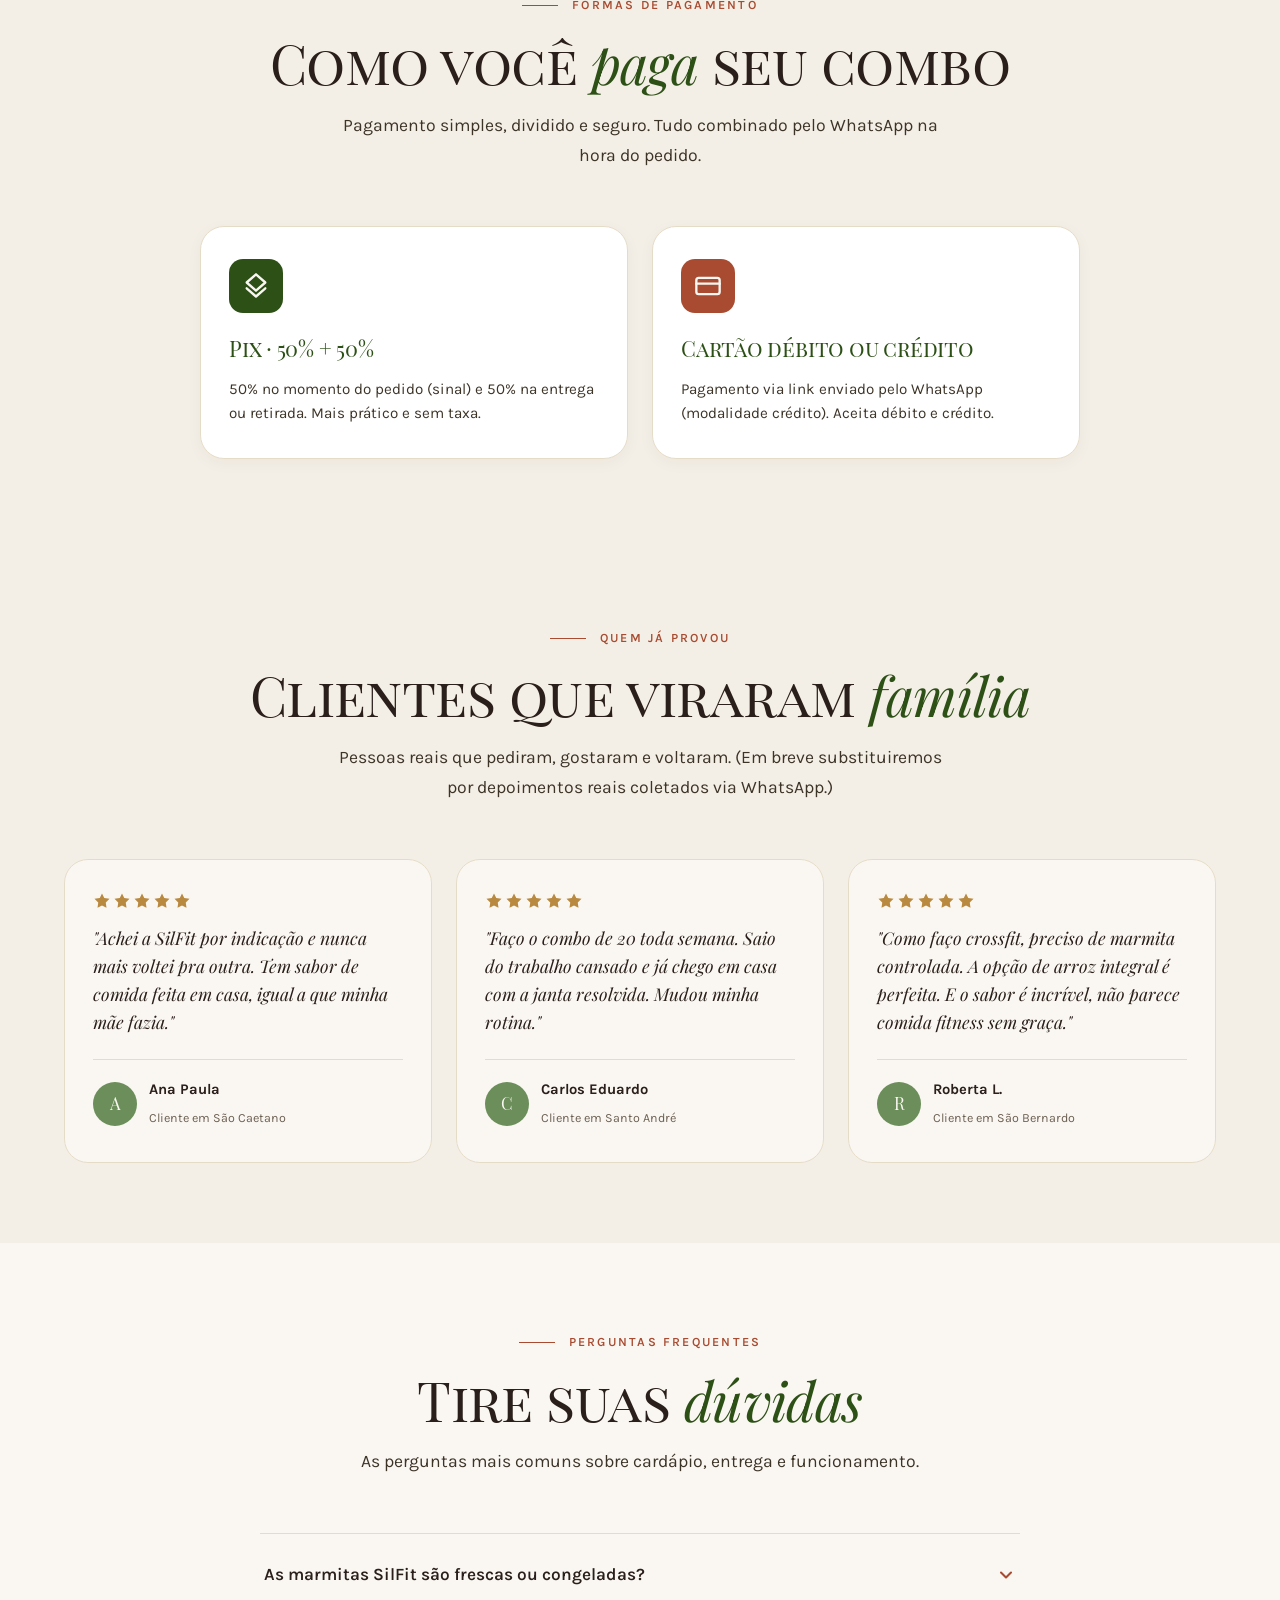
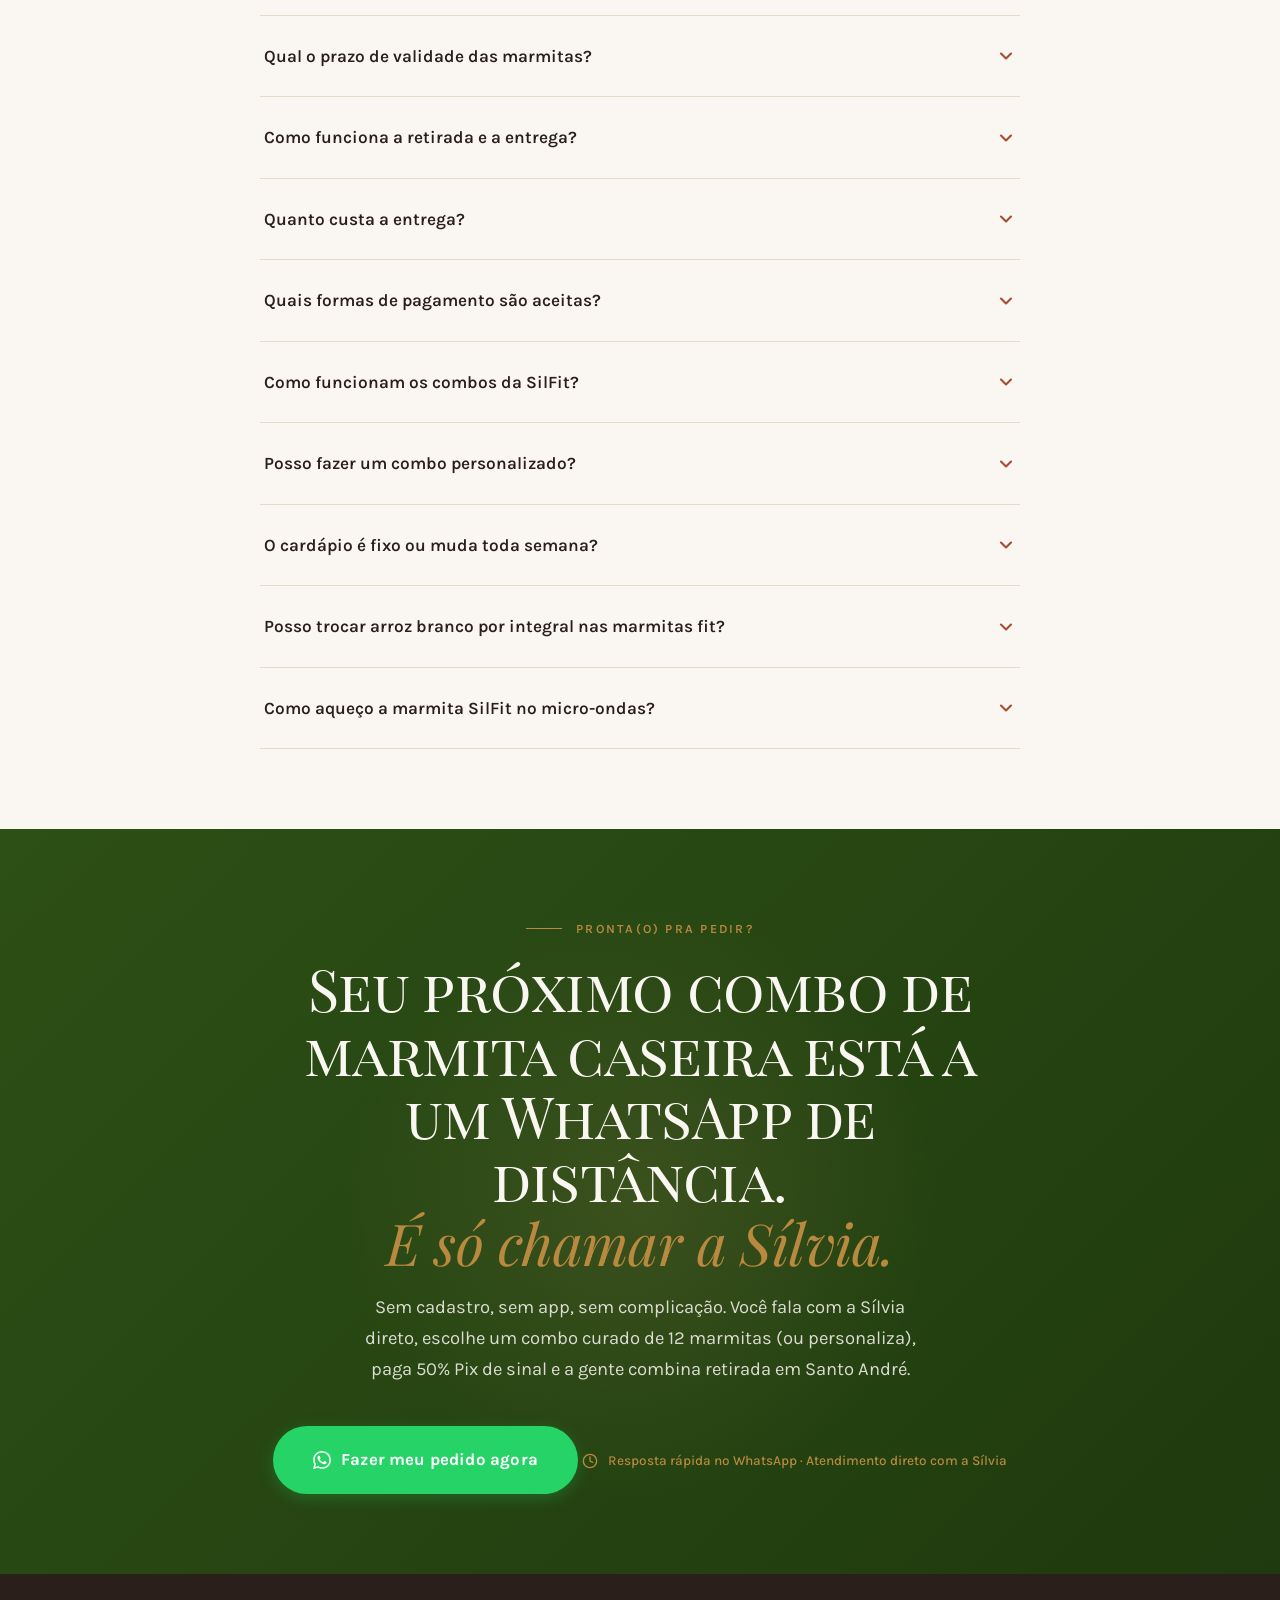
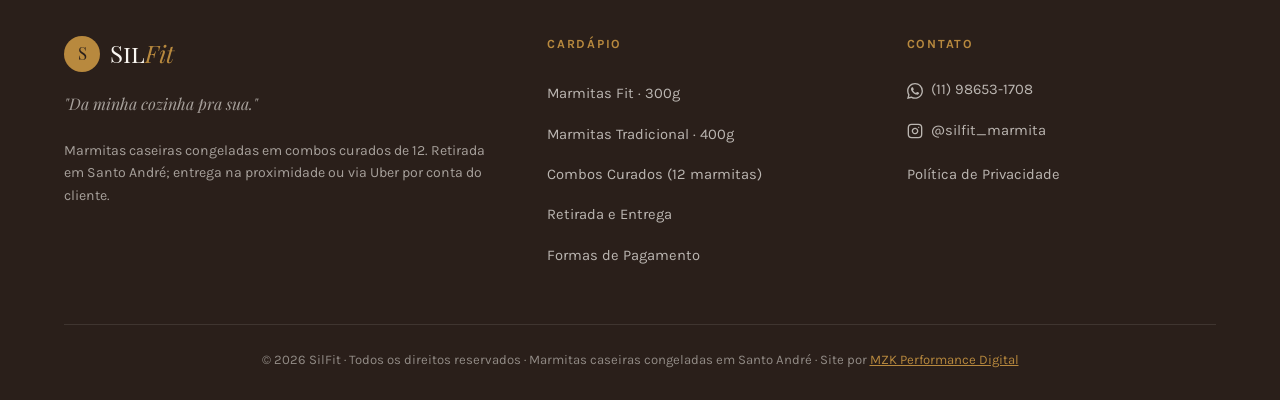
==== commit 44048607: "feat(images): refresh 6 dish photos via AI-upgraded shots from Sil Substitui as 7 fotos dos cards de" ====
--- a/index.html
+++ b/index.html
@@ -132,10 +132,10 @@
           "@type": "MenuSection",
           "name": "Marmitas Fit (300g) — pratos disponíveis nos combos",
           "hasMenuItem": [
-            { "@type": "MenuItem", "name": "Escondidinho de Frango Cremoso", "description": "Requeijão light, molho de tomate, arroz branco (ou integral sob pedido)" },
+            { "@type": "MenuItem", "name": "Escondidinho de Frango Cremoso", "description": "Requeijão light, molho de tomate, arroz branco (ou integral sob pedido)", "image": "https://silfitmarmitas.com.br/img/fit-escondidinho.webp" },
             { "@type": "MenuItem", "name": "Escondidinho de Carne", "description": "Carne moída, molho de tomate, arroz branco" },
-            { "@type": "MenuItem", "name": "Carne Moída Fit", "description": "Arroz branco (ou integral sob pedido), purê de mandioquinha" },
-            { "@type": "MenuItem", "name": "Strogonoff de Frango", "description": "Arroz branco, cenoura refogada" },
+            { "@type": "MenuItem", "name": "Carne Moída Fit", "description": "Arroz branco (ou integral sob pedido), purê de abóbora ou mandioquinha", "image": "https://silfitmarmitas.com.br/img/fit-carne-moida.webp" },
+            { "@type": "MenuItem", "name": "Strogonoff de Frango", "description": "Arroz branco, cenoura refogada", "image": "https://silfitmarmitas.com.br/img/fit-strogonoff.webp" },
             { "@type": "MenuItem", "name": "Penne ao Molho de Frango Desfiado", "description": "Massa penne com molho cremoso de frango desfiado" },
             { "@type": "MenuItem", "name": "Carne Desfiada", "description": "Arroz branco, mix de legumes" },
             { "@type": "MenuItem", "name": "Lombo Suíno Desfiado", "description": "Arroz branco, purê de abóbora" },
@@ -146,10 +146,10 @@
           "@type": "MenuSection",
           "name": "Marmitas Tradicional (400g) — pratos disponíveis nos combos",
           "hasMenuItem": [
-            { "@type": "MenuItem", "name": "Picadinho de Carne", "description": "Arroz branco, feijão, cenoura refogada" },
-            { "@type": "MenuItem", "name": "Linguine com Almôndegas ao Molho Vermelho", "description": "Massa italiana al dente com almôndegas ao molho de tomate caseiro" },
-            { "@type": "MenuItem", "name": "Carne Moída Tradicional", "description": "Arroz branco, purê de mandioquinha" },
-            { "@type": "MenuItem", "name": "Sobrecoxa Desossada em Cubos (ao molho)", "description": "Frango desossado em cubos com molho, arroz branco, feijão e mix de legumes" },
+            { "@type": "MenuItem", "name": "Picadinho de Carne", "description": "Arroz branco, feijão, cenoura refogada", "image": "https://silfitmarmitas.com.br/img/trad-picadinho.webp" },
+            { "@type": "MenuItem", "name": "Linguine com Almôndegas ao Molho Vermelho", "description": "Massa italiana al dente com almôndegas ao molho de tomate caseiro", "image": "https://silfitmarmitas.com.br/img/trad-linguine.webp" },
+            { "@type": "MenuItem", "name": "Carne Moída Tradicional", "description": "Arroz branco, purê de abóbora ou mandioquinha", "image": "https://silfitmarmitas.com.br/img/trad-carne-moida.webp" },
+            { "@type": "MenuItem", "name": "Sobrecoxa Desossada em Cubos (ao molho)", "description": "Frango desossado em cubos com molho, arroz branco, feijão e mix de legumes", "image": "https://silfitmarmitas.com.br/img/trad-sobrecoxa.webp" },
             { "@type": "MenuItem", "name": "Tirinha de Frango Acebolada", "description": "Arroz branco, creme de milho" },
             { "@type": "MenuItem", "name": "Fricassê", "description": "Arroz branco, batata palha" },
             { "@type": "MenuItem", "name": "Frango Cremoso Desfiado", "description": "Arroz branco, feijão, creme de milho" },
@@ -444,10 +444,10 @@
         -->
         <div class="hero-visual hero-entry hero-entry-3">
           <div class="hero-photo hero-photo-sub-2">
-            <img src="/img/fit-escondidinho.webp" alt="Close do escondidinho de frango cremoso SilFit, marmita fit caseira" width="1000" height="1253" loading="eager">
+            <img src="/img/fit-escondidinho.webp" alt="Marmita SilFit com escondidinho de frango cremoso ao molho de tomate, em recipiente transparente sobre prato canelado branco" width="1000" height="1253" loading="eager">
           </div>
           <div class="hero-photo hero-photo-main">
-            <img src="/img/fit-carne-moida.webp" alt="Marmita fit SilFit com carne moída caseira, legumes frescos e purê de mandioquinha" width="800" height="724" loading="eager" fetchpriority="high">
+            <img src="/img/fit-carne-moida.webp" alt="Marmita SilFit com carne moída temperada, arroz branco e purê de abóbora, vista em ângulo 3/4 sobre prato canelado branco e toalha amarela" width="1000" height="1253" loading="eager" fetchpriority="high">
           </div>
           <div class="hero-photo hero-photo-sub">
             <img src="/img/silvia.webp" alt="Sílvia, fundadora da SilFit, cozinhando em sua casa em Santo André" width="900" height="790" loading="eager">
@@ -532,7 +532,7 @@
           <article class="menu-card reveal reveal-d1">
             <div class="menu-card-photo">
               <span class="menu-card-badge">Mais pedida</span>
-              <img src="/img/fit-escondidinho.webp" alt="Escondidinho de Frango Cremoso SilFit com requeijão e arroz" width="1000" height="1253" loading="lazy">
+              <img src="/img/fit-escondidinho.webp" alt="Escondidinho de Frango Cremoso SilFit — frango ao molho de tomate cobrindo a base com arroz branco ao lado, manjericão no centro, em marmita transparente sobre prato canelado branco" width="1000" height="1253" loading="lazy">
             </div>
             <div class="menu-card-body">
               <span class="menu-card-code">Fit 01</span>
@@ -547,7 +547,7 @@
 
           <article class="menu-card reveal reveal-d2">
             <div class="menu-card-photo">
-              <img src="/img/fit-carne-moida.webp" alt="Carne Moída fit SilFit com purê de mandioquinha" width="800" height="500" loading="lazy">
+              <img src="/img/fit-carne-moida.webp" alt="Carne Moída fit SilFit — carne moída temperada, arroz branco e purê de abóbora cremoso, com folha de manjericão, em marmita transparente sobre prato canelado branco" width="1000" height="1253" loading="lazy">
             </div>
             <div class="menu-card-body">
               <span class="menu-card-code">Fit 02</span>
@@ -562,7 +562,7 @@
 
           <article class="menu-card reveal reveal-d3">
             <div class="menu-card-photo">
-              <img src="/img/fit-strogonoff.webp" alt="Strogonoff de Frango fit SilFit com arroz" width="1000" height="1253" loading="lazy">
+              <img src="/img/fit-strogonoff.webp" alt="Strogonoff de Frango fit SilFit — frango ao molho cremoso, arroz branco e cubos de cenoura refogada, em marmita transparente sobre prato canelado branco" width="1000" height="1253" loading="lazy">
             </div>
             <div class="menu-card-body">
               <span class="menu-card-code">Fit 03</span>
@@ -602,7 +602,7 @@
           <article class="menu-card reveal reveal-d1">
             <div class="menu-card-photo">
               <span class="menu-card-badge">Clássica</span>
-              <img src="/img/trad-picadinho.webp" alt="Picadinho de Carne tradicional SilFit com arroz e feijão" width="800" height="500" loading="lazy">
+              <img src="/img/trad-picadinho.webp" alt="Picadinho de Carne tradicional SilFit — pedaços de carne ao molho marrom com folhas de manjericão, arroz branco e cubos de cenoura, em marmita transparente sobre prato canelado branco" width="1000" height="1253" loading="lazy">
             </div>
             <div class="menu-card-body">
               <span class="menu-card-code">Trad 01</span>
@@ -617,7 +617,7 @@
 
           <article class="menu-card reveal reveal-d2">
             <div class="menu-card-photo">
-              <img src="/img/trad-linguine.webp" alt="Linguine com Almôndegas SilFit ao molho de tomate" width="800" height="500" loading="lazy">
+              <img src="/img/trad-linguine.webp" alt="Linguine com Almôndegas tradicional SilFit — macarrão linguine com almôndegas ao molho de tomate caseiro e folhas frescas de manjericão, em marmita transparente sobre prato canelado branco" width="1000" height="1253" loading="lazy">
             </div>
             <div class="menu-card-body">
               <span class="menu-card-code">Trad 02</span>
@@ -632,7 +632,7 @@
 
           <article class="menu-card reveal reveal-d3">
             <div class="menu-card-photo">
-              <img src="/img/trad-carne-moida.webp" alt="Carne Moída tradicional SilFit com purê de mandioquinha" width="800" height="500" loading="lazy">
+              <img src="/img/trad-carne-moida.webp" alt="Carne Moída tradicional SilFit — carne moída temperada, arroz branco e purê de abóbora cremoso, com folha de manjericão, em marmita transparente sobre prato canelado branco" width="1000" height="1253" loading="lazy">
             </div>
             <div class="menu-card-body">
               <span class="menu-card-code">Trad 03</span>
@@ -648,7 +648,7 @@
           <article class="menu-card reveal reveal-d4">
             <div class="menu-card-photo">
               <span class="menu-card-badge">Mais pedida</span>
-              <img src="/img/trad-sobrecoxa.webp" alt="Sobrecoxa de Frango em Cubos SilFit com arroz e legumes" width="1000" height="1253" loading="lazy">
+              <img src="/img/trad-sobrecoxa.webp" alt="Sobrecoxa de Frango em Cubos tradicional SilFit — cubos de frango ao molho cremoso com manjericão, arroz branco, cubos de abobrinha verde e cubos de cenoura/abóbora, em marmita transparente sobre prato canelado branco" width="1000" height="1253" loading="lazy">
             </div>
             <div class="menu-card-body">
               <span class="menu-card-code">Trad 04</span>
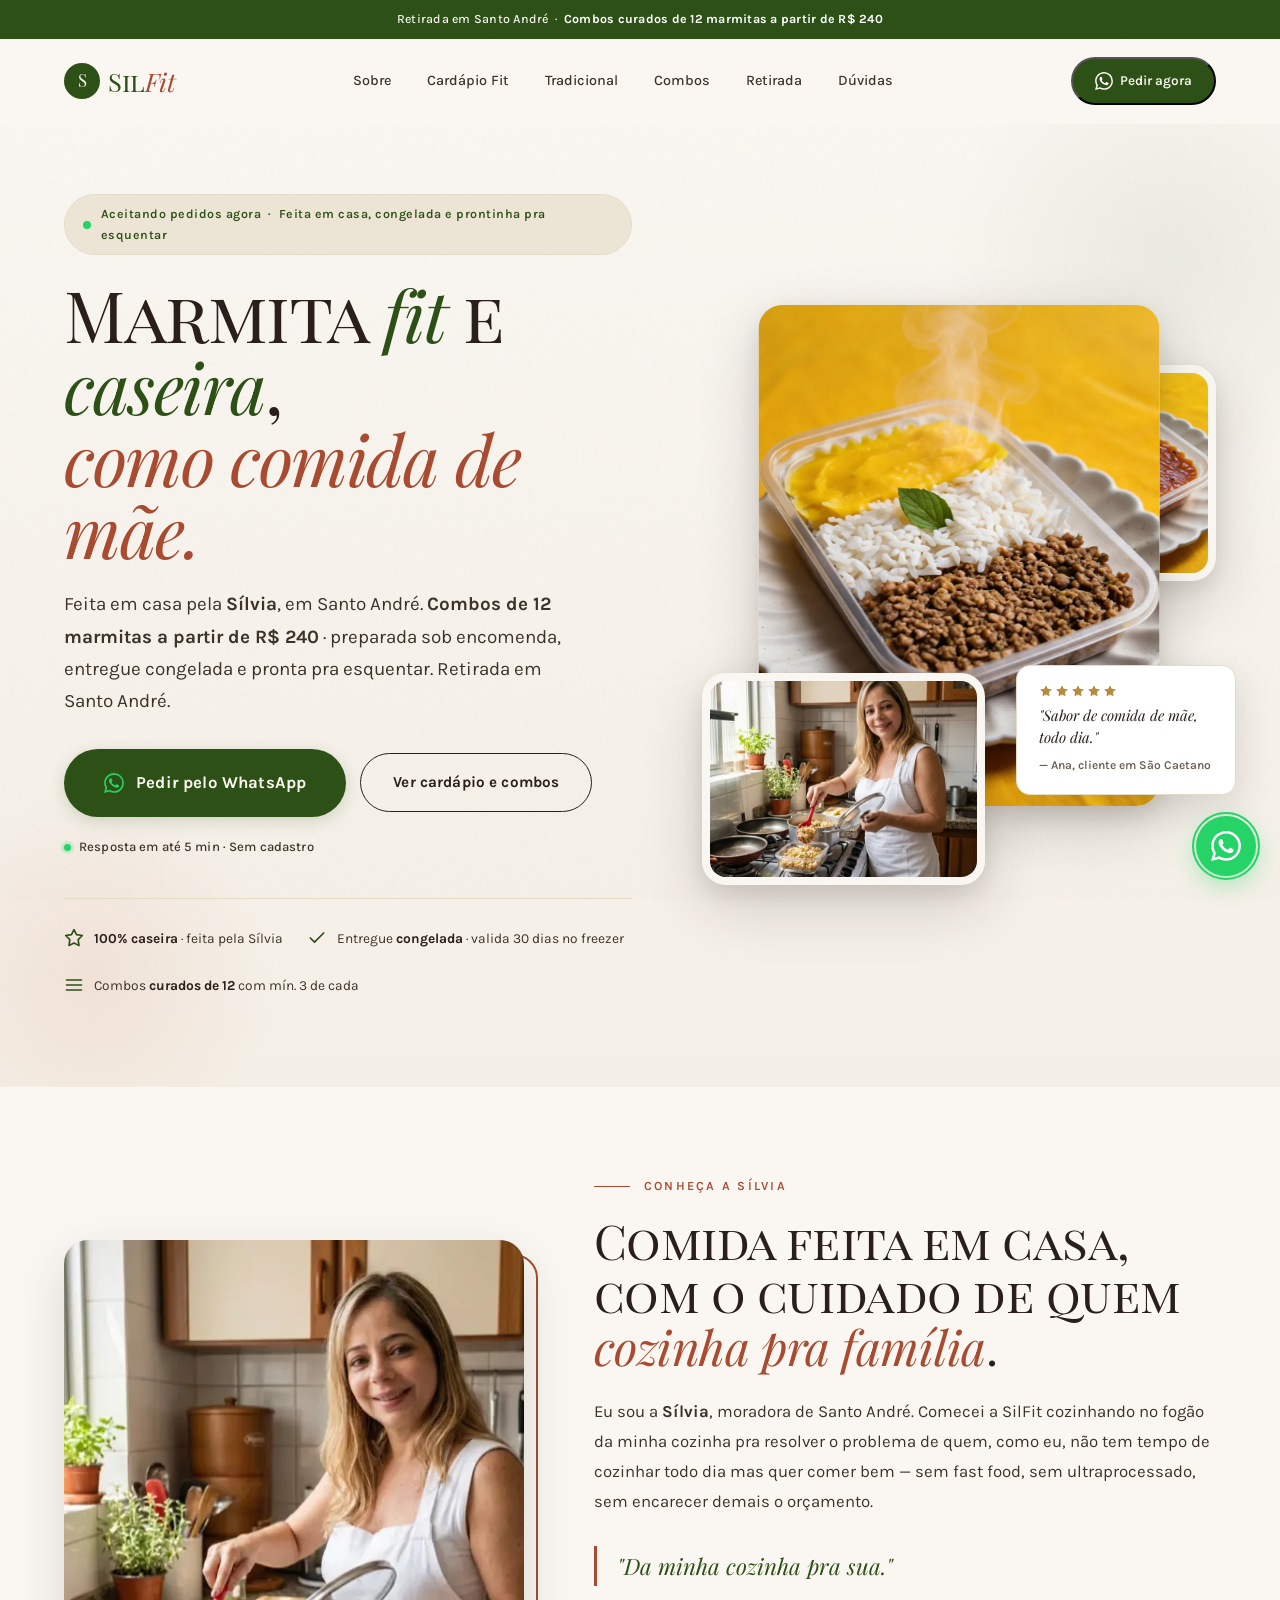
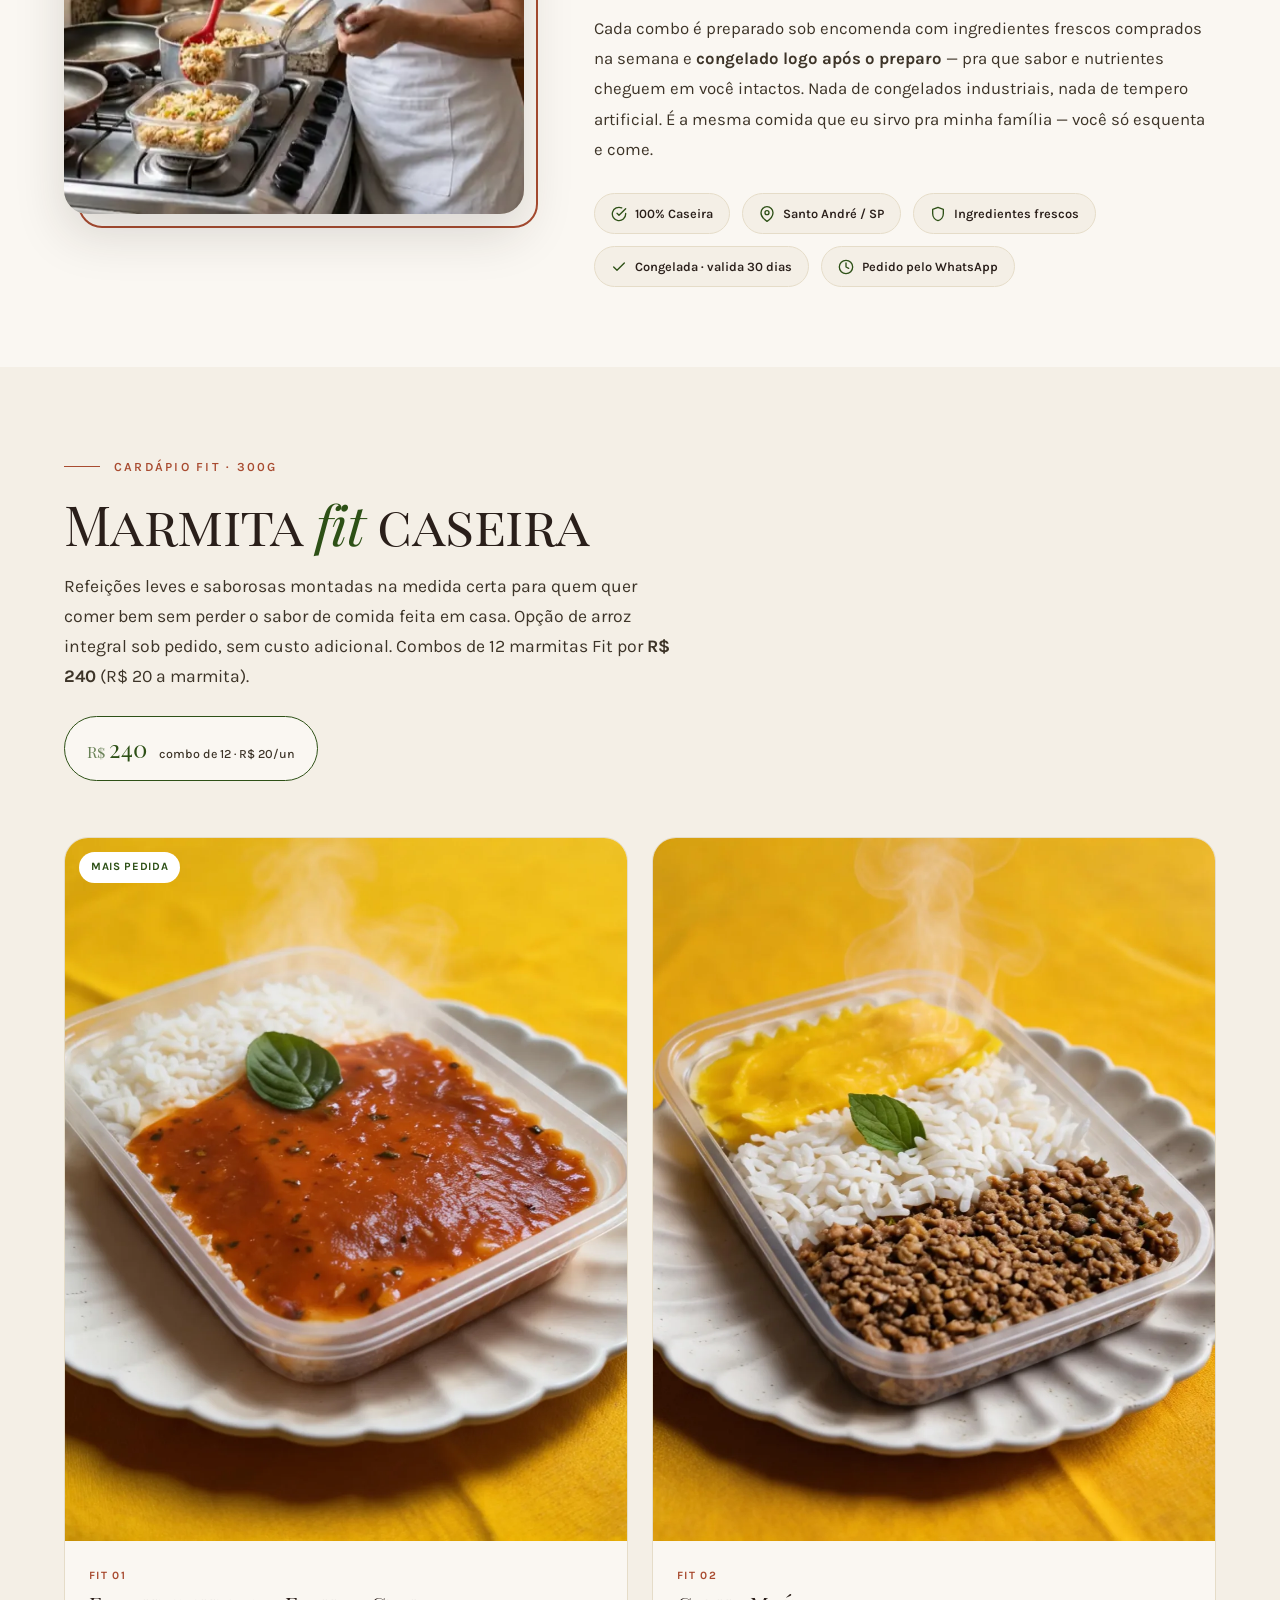
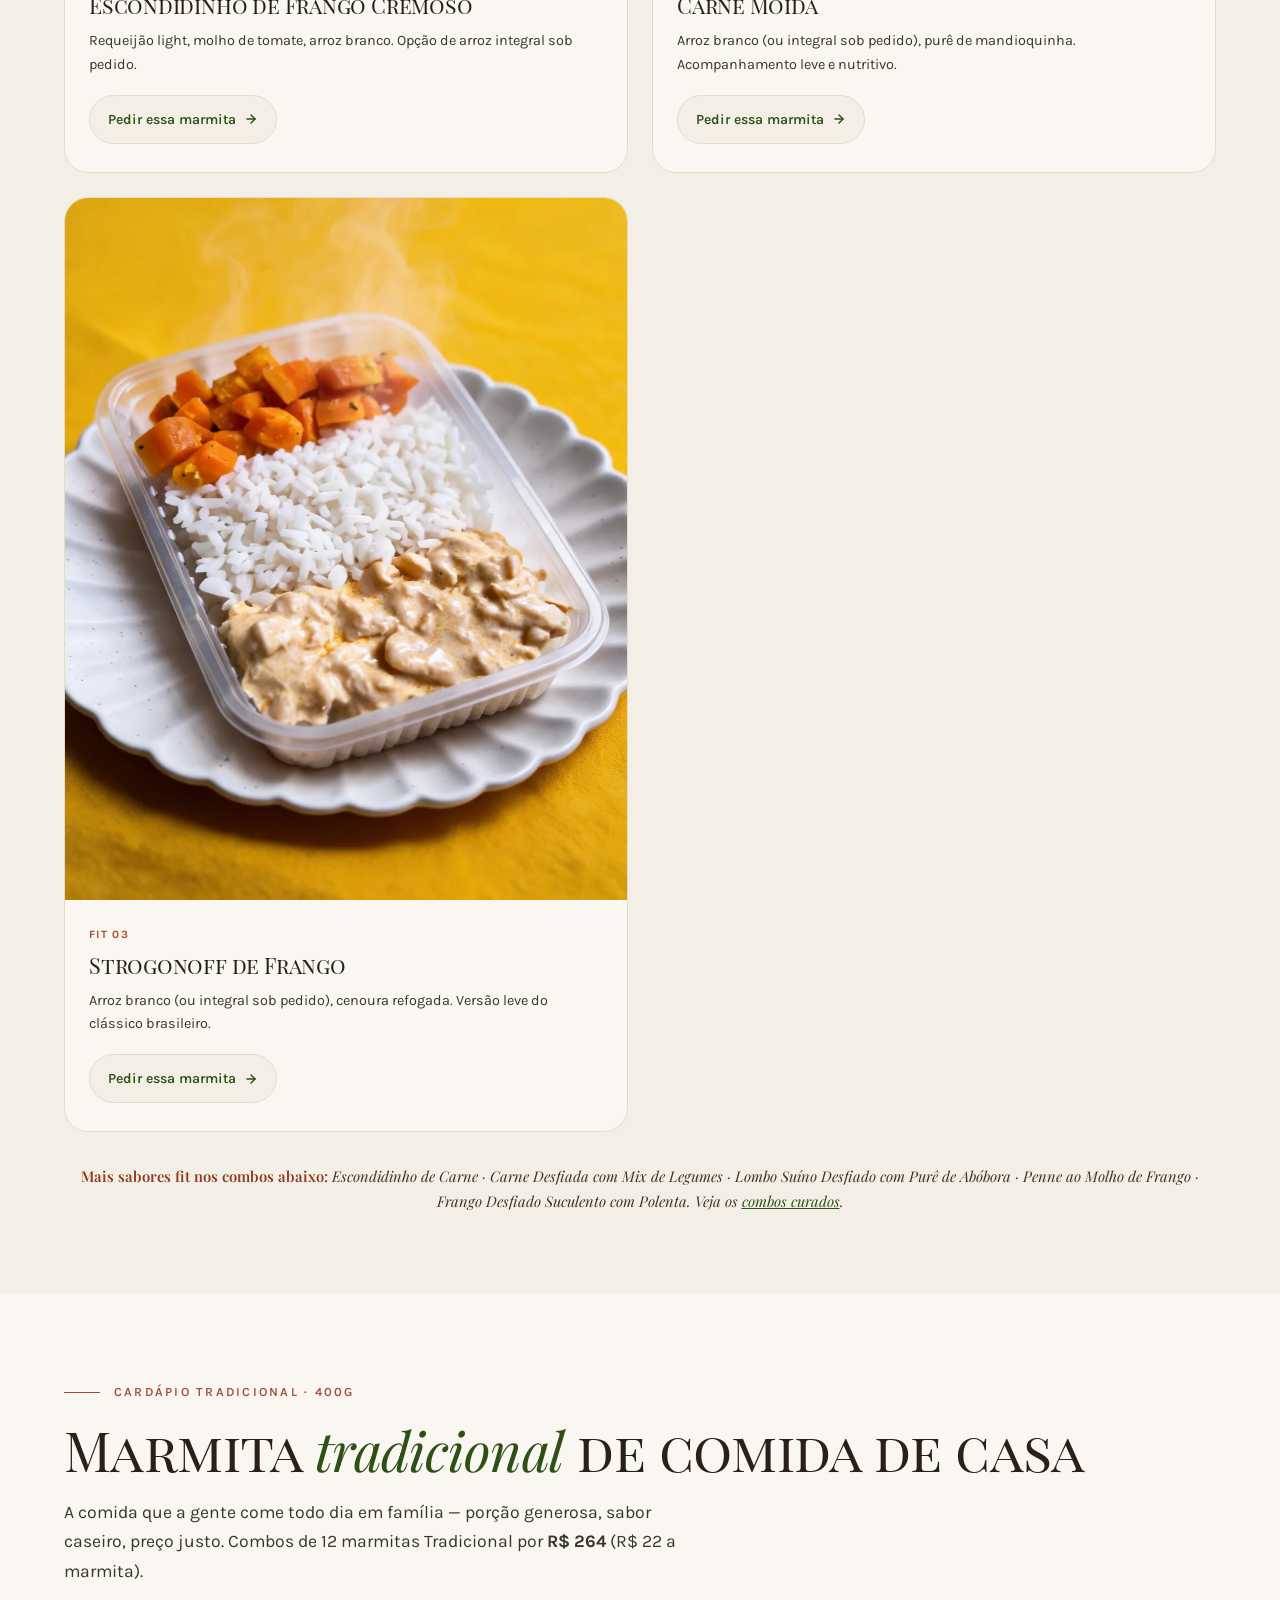
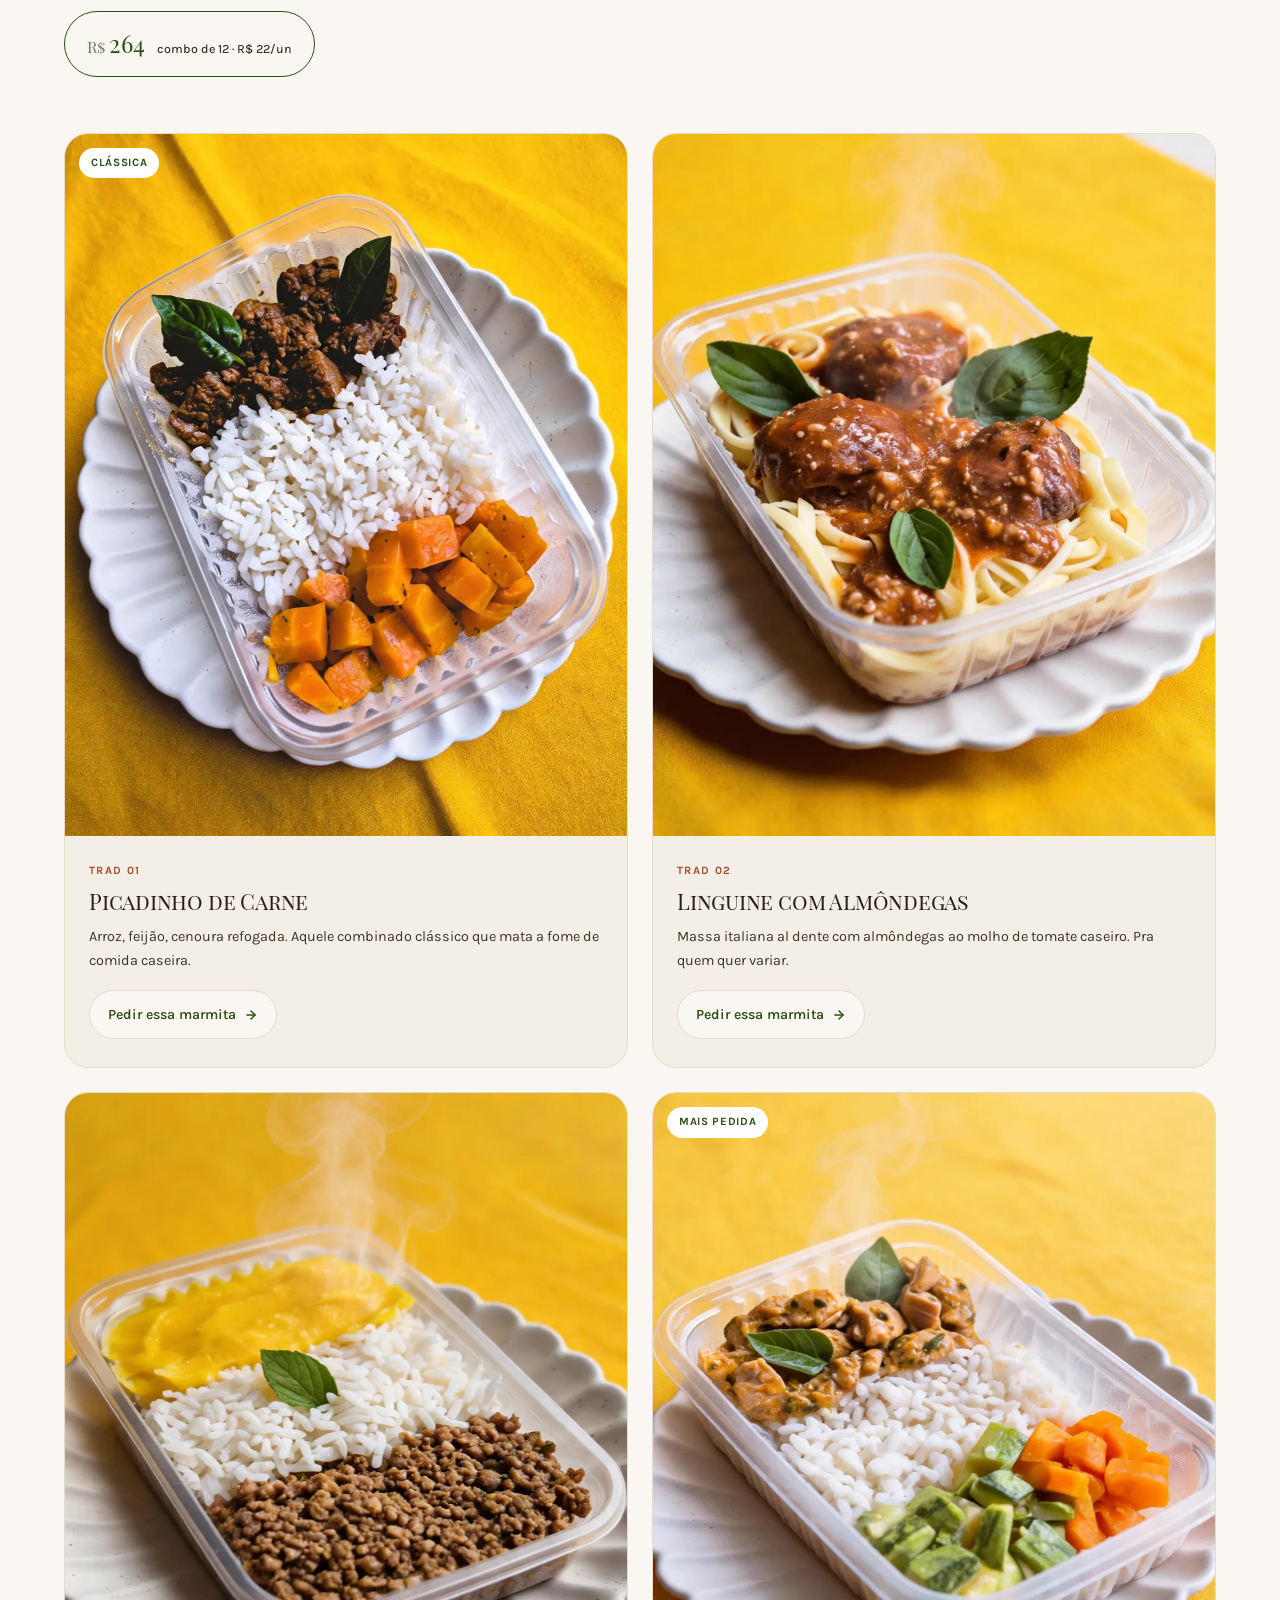
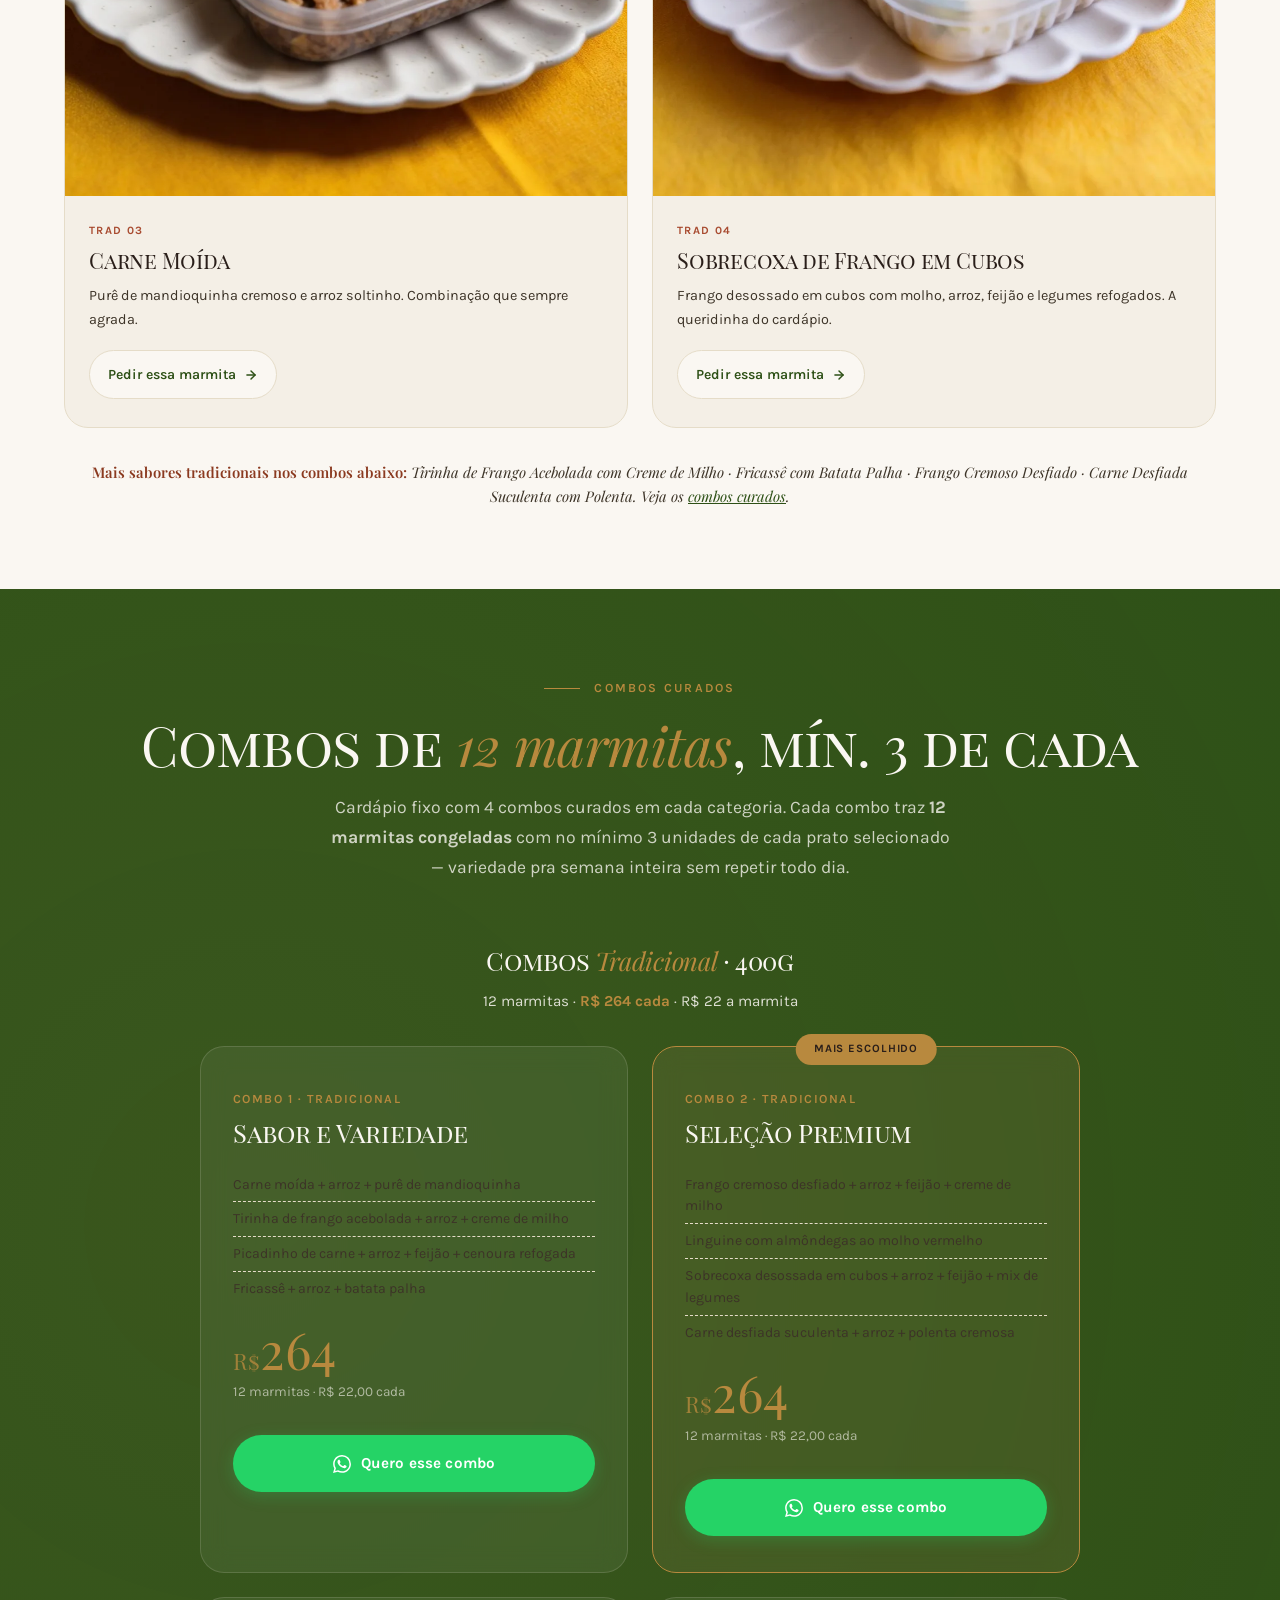
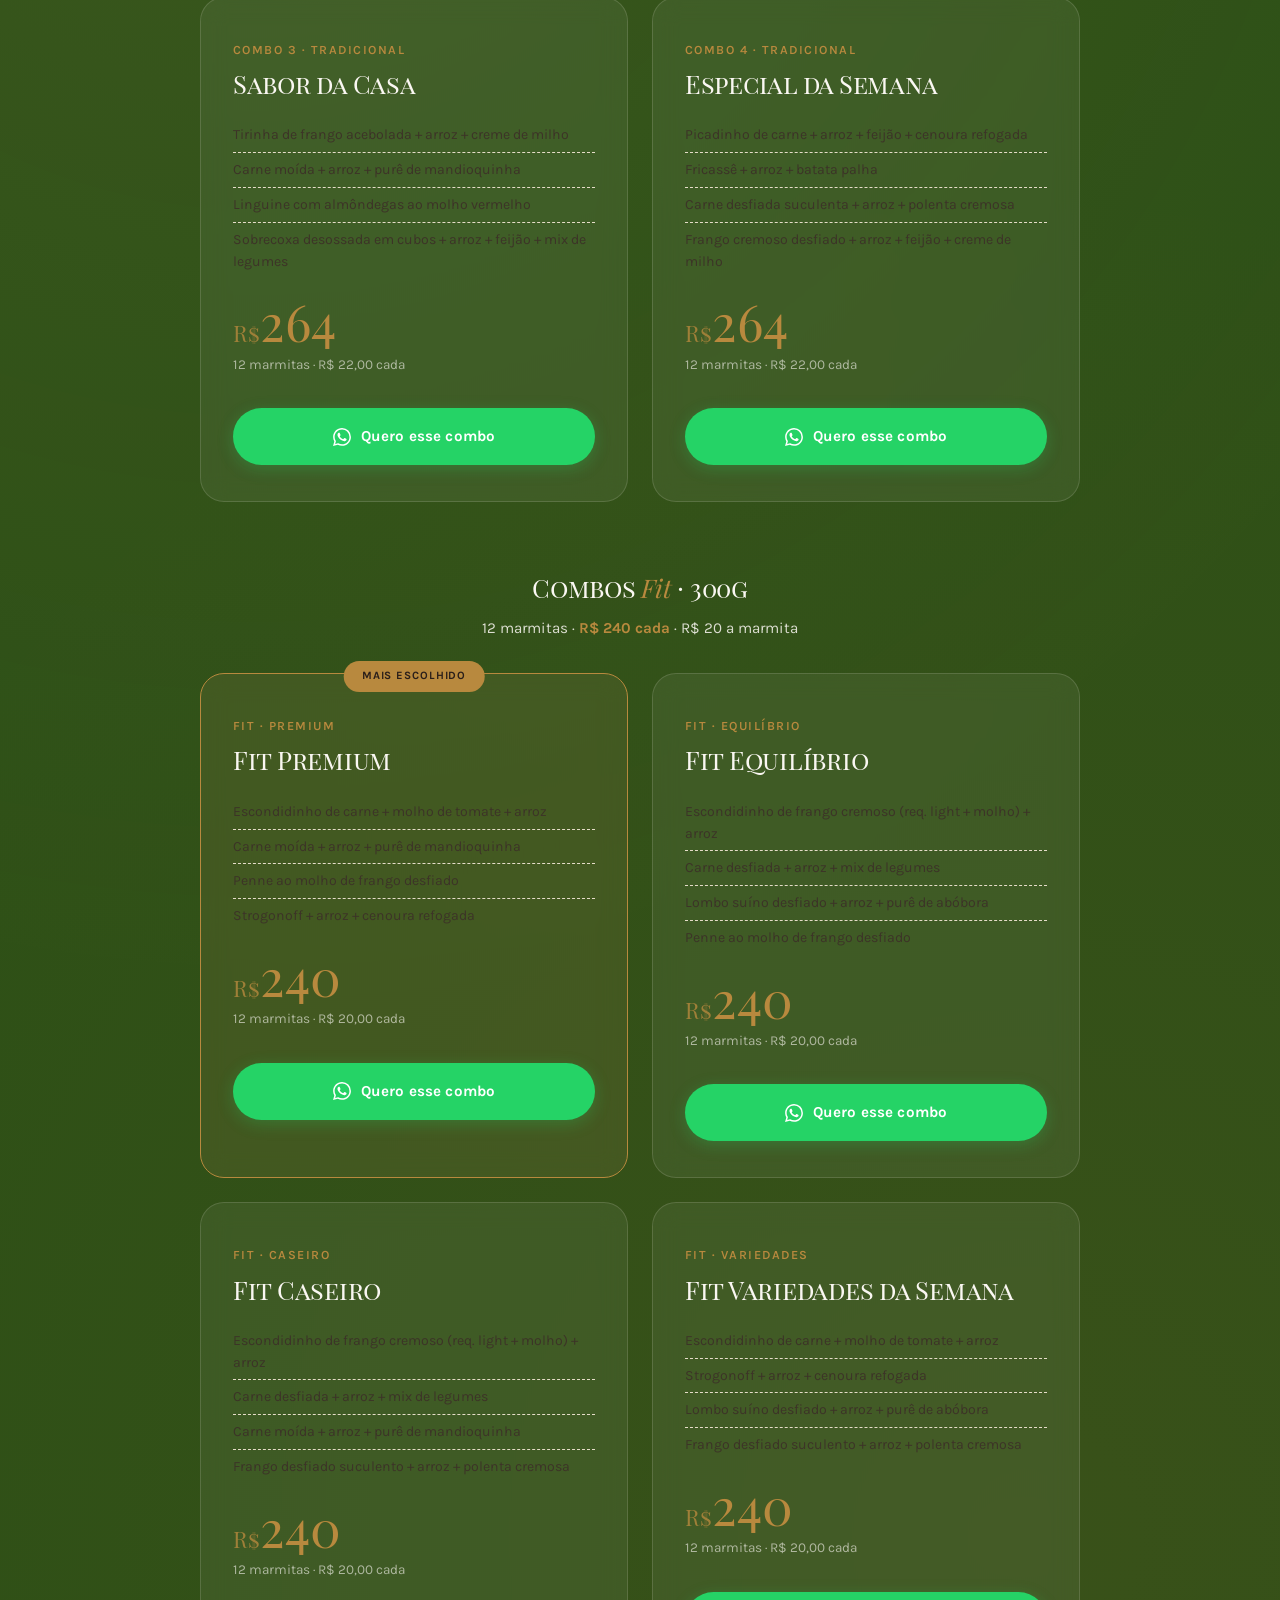
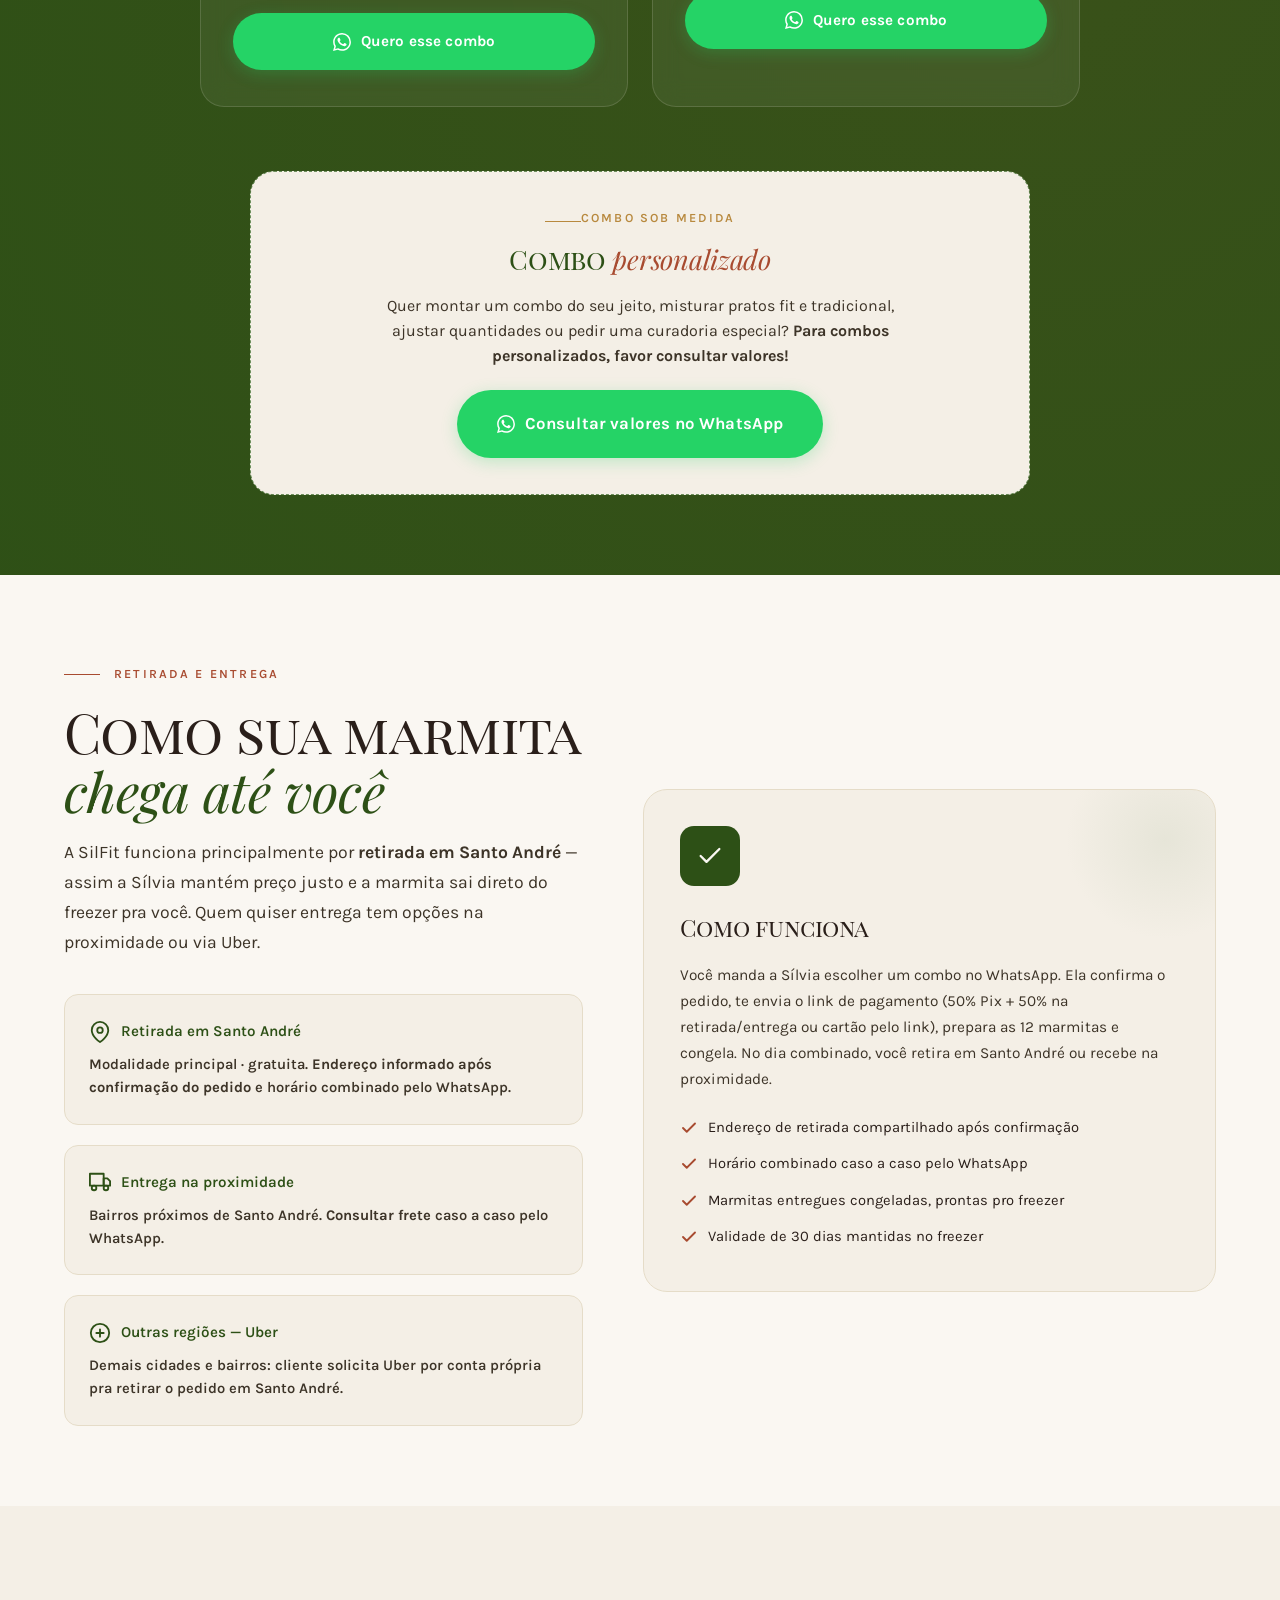
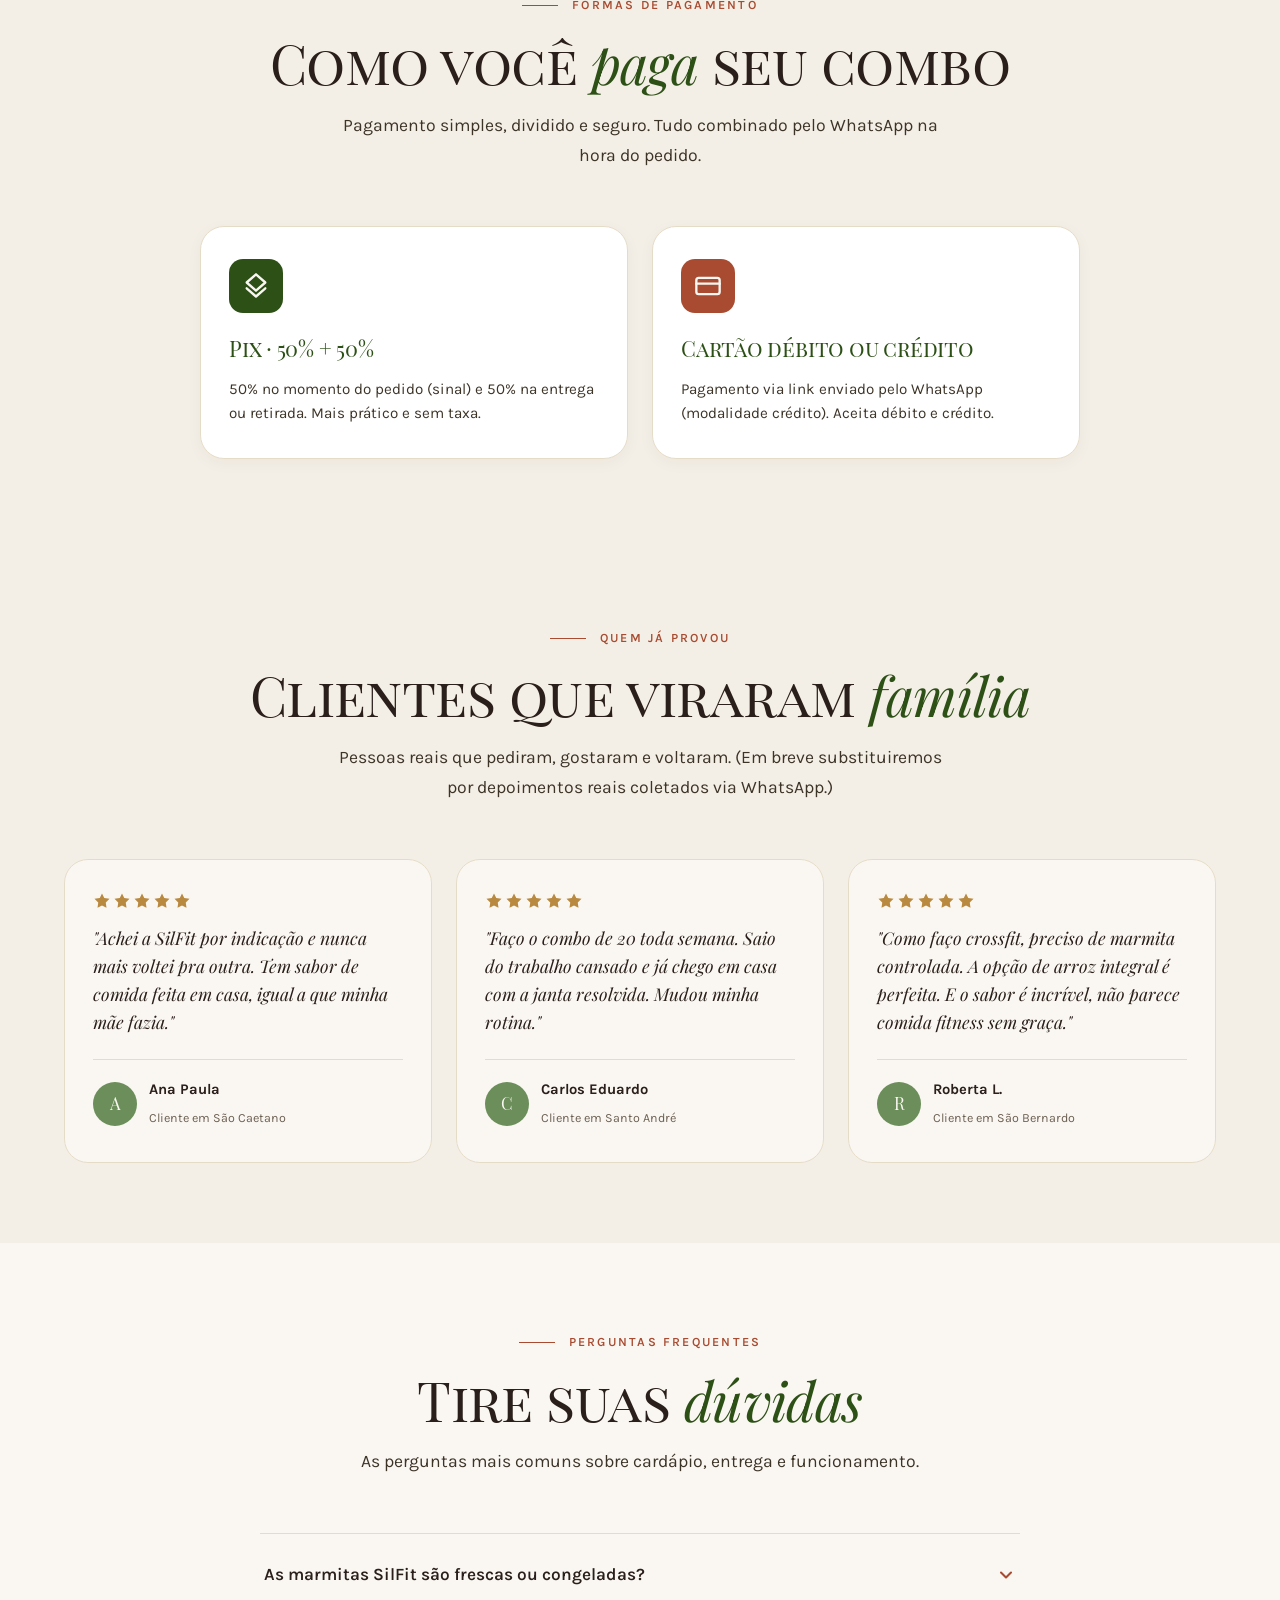
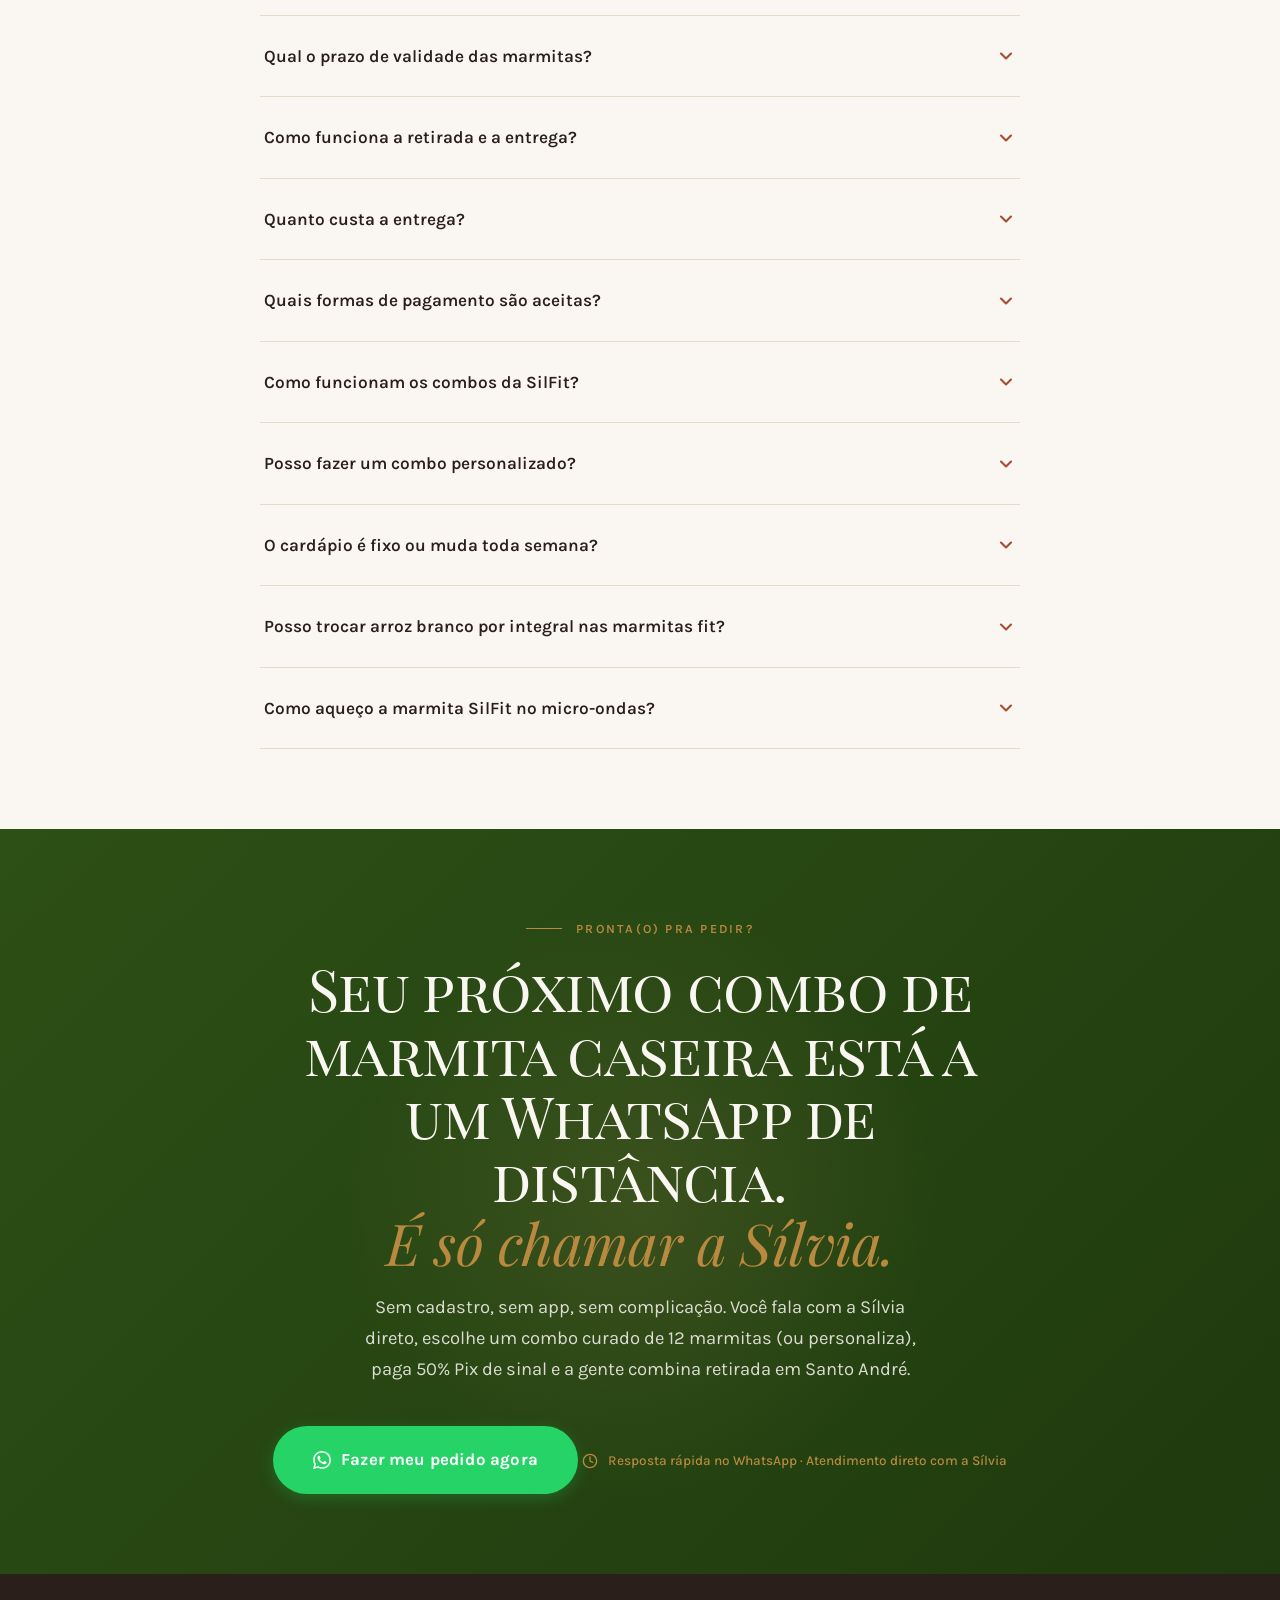
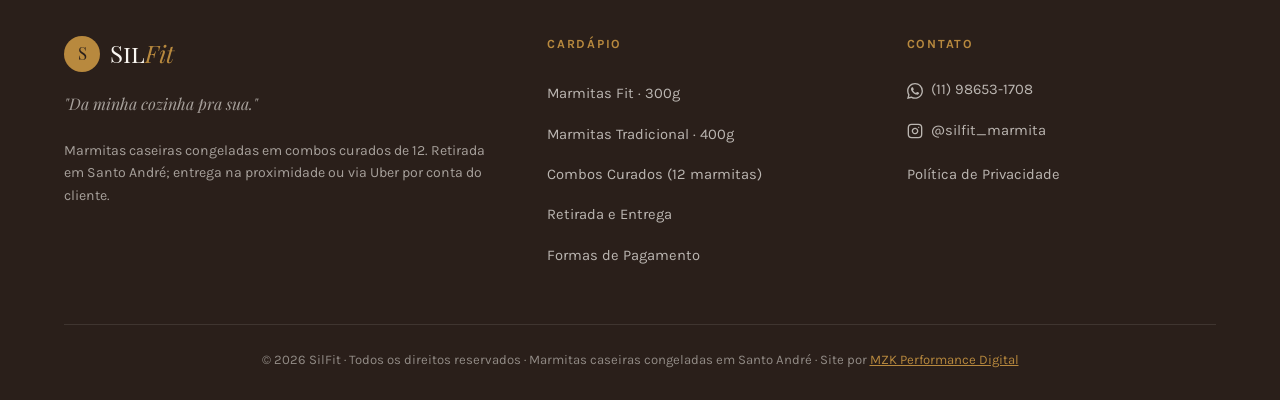
==== commit 6f00624d: "fix: combos subcategory titles contrast + naturalize Picadinho photo Dois ajustes apontados pelo Mar" ====
--- a/index.html
+++ b/index.html
@@ -678,8 +678,8 @@
         </div>
 
         <!-- Combos Tradicional -->
-        <h3 class="combos-cat-title" style="font-family:var(--font-display);font-size:1.6rem;color:var(--sage-deep);text-align:center;margin:48px 0 8px;font-weight:400;">Combos Tradicional · 400g</h3>
-        <p style="text-align:center;color:var(--espresso-soft);margin-bottom:32px;font-size:.95rem;">12 marmitas · R$ 264 cada · R$ 22 a marmita</p>
+        <h3 class="combos-cat-title" style="font-family:var(--font-display);font-size:1.6rem;color:var(--cream);text-align:center;margin:48px 0 8px;font-weight:400;">Combos <em style="font-family:var(--font-display-italic);font-style:italic;color:var(--gold);">Tradicional</em> · 400g</h3>
+        <p style="text-align:center;color:rgba(250,247,242,0.85);margin-bottom:32px;font-size:.95rem;">12 marmitas · <strong style="color:var(--gold);">R$ 264 cada</strong> · R$ 22 a marmita</p>
 
         <div class="combos-grid" style="margin: 0 auto;">
           <div class="combo-card reveal reveal-d1">
@@ -752,8 +752,8 @@
         </div>
 
         <!-- Combos Fit -->
-        <h3 class="combos-cat-title" style="font-family:var(--font-display);font-size:1.6rem;color:var(--sage-deep);text-align:center;margin:64px 0 8px;font-weight:400;">Combos Fit · 300g</h3>
-        <p style="text-align:center;color:var(--espresso-soft);margin-bottom:32px;font-size:.95rem;">12 marmitas · R$ 240 cada · R$ 20 a marmita</p>
+        <h3 class="combos-cat-title" style="font-family:var(--font-display);font-size:1.6rem;color:var(--cream);text-align:center;margin:64px 0 8px;font-weight:400;">Combos <em style="font-family:var(--font-display-italic);font-style:italic;color:var(--gold);">Fit</em> · 300g</h3>
+        <p style="text-align:center;color:rgba(250,247,242,0.85);margin-bottom:32px;font-size:.95rem;">12 marmitas · <strong style="color:var(--gold);">R$ 240 cada</strong> · R$ 20 a marmita</p>
 
         <div class="combos-grid" style="margin: 0 auto;">
           <div class="combo-card featured reveal reveal-d1">
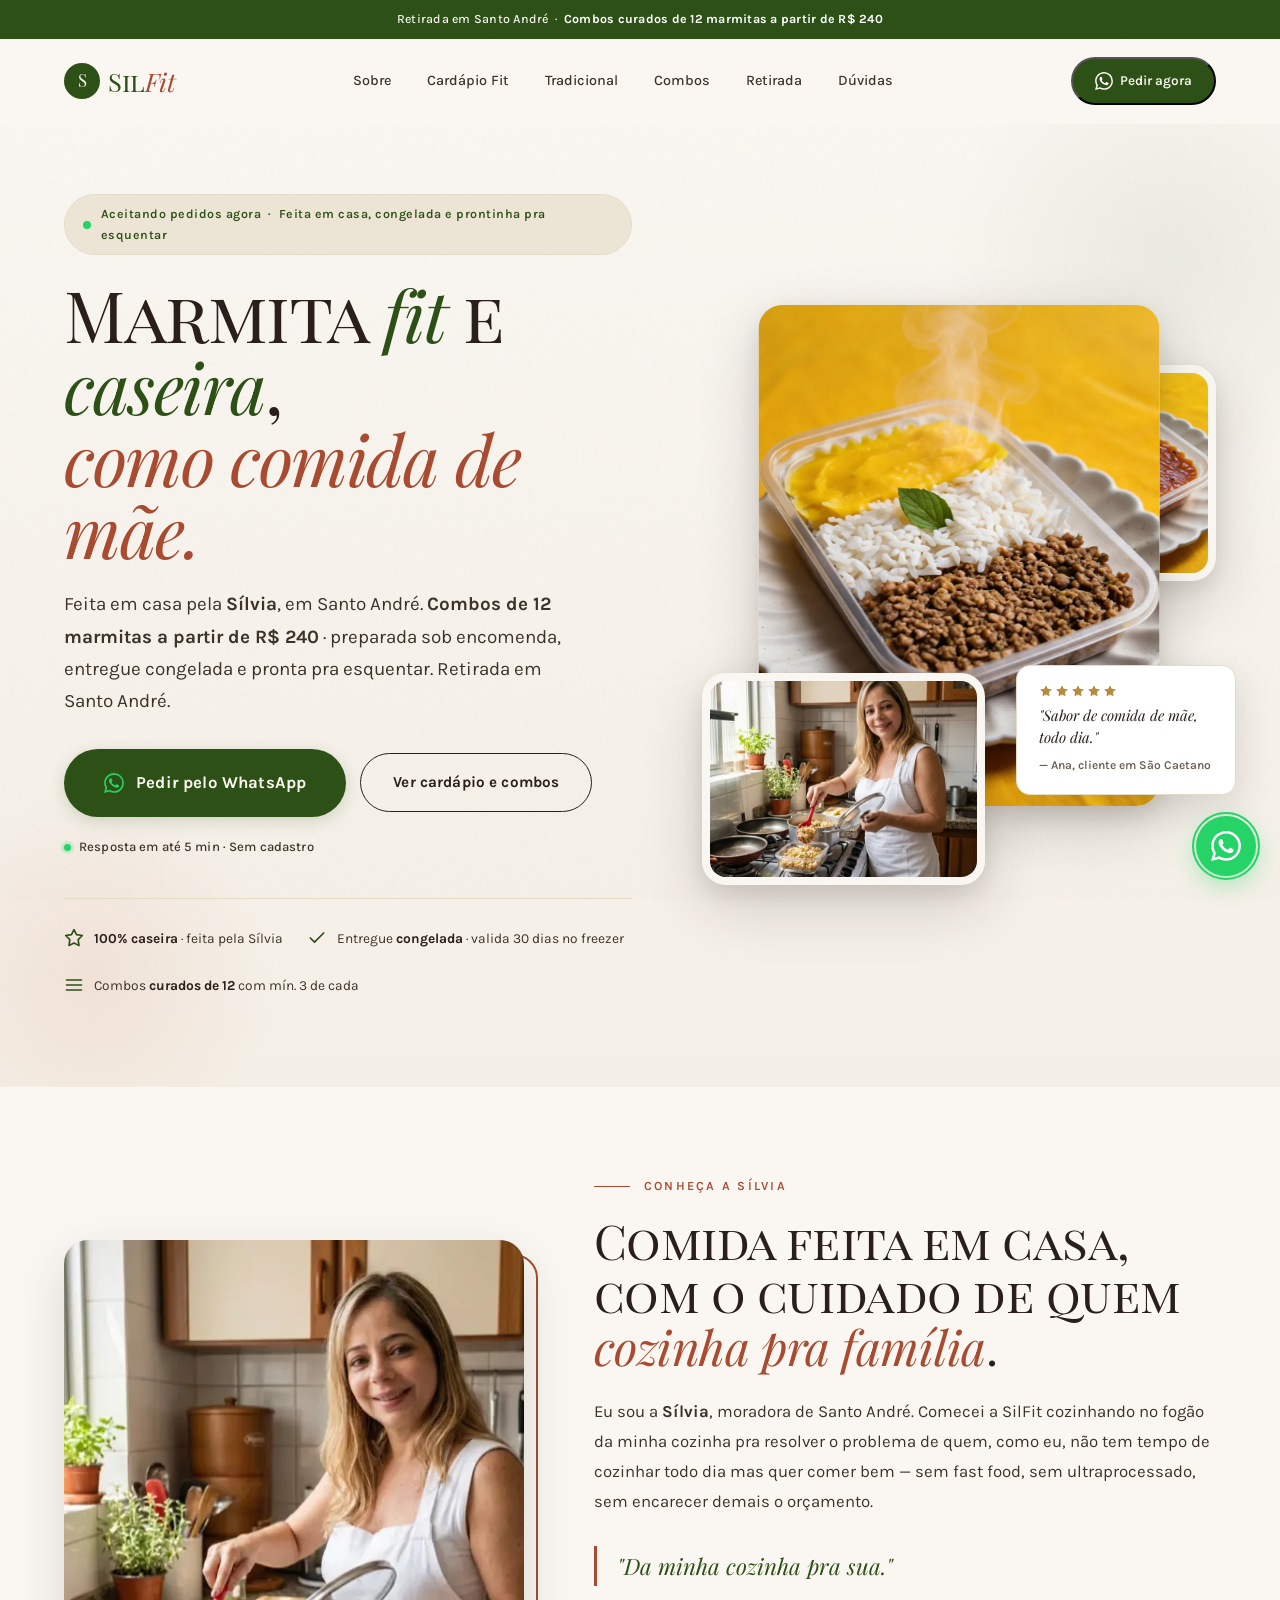
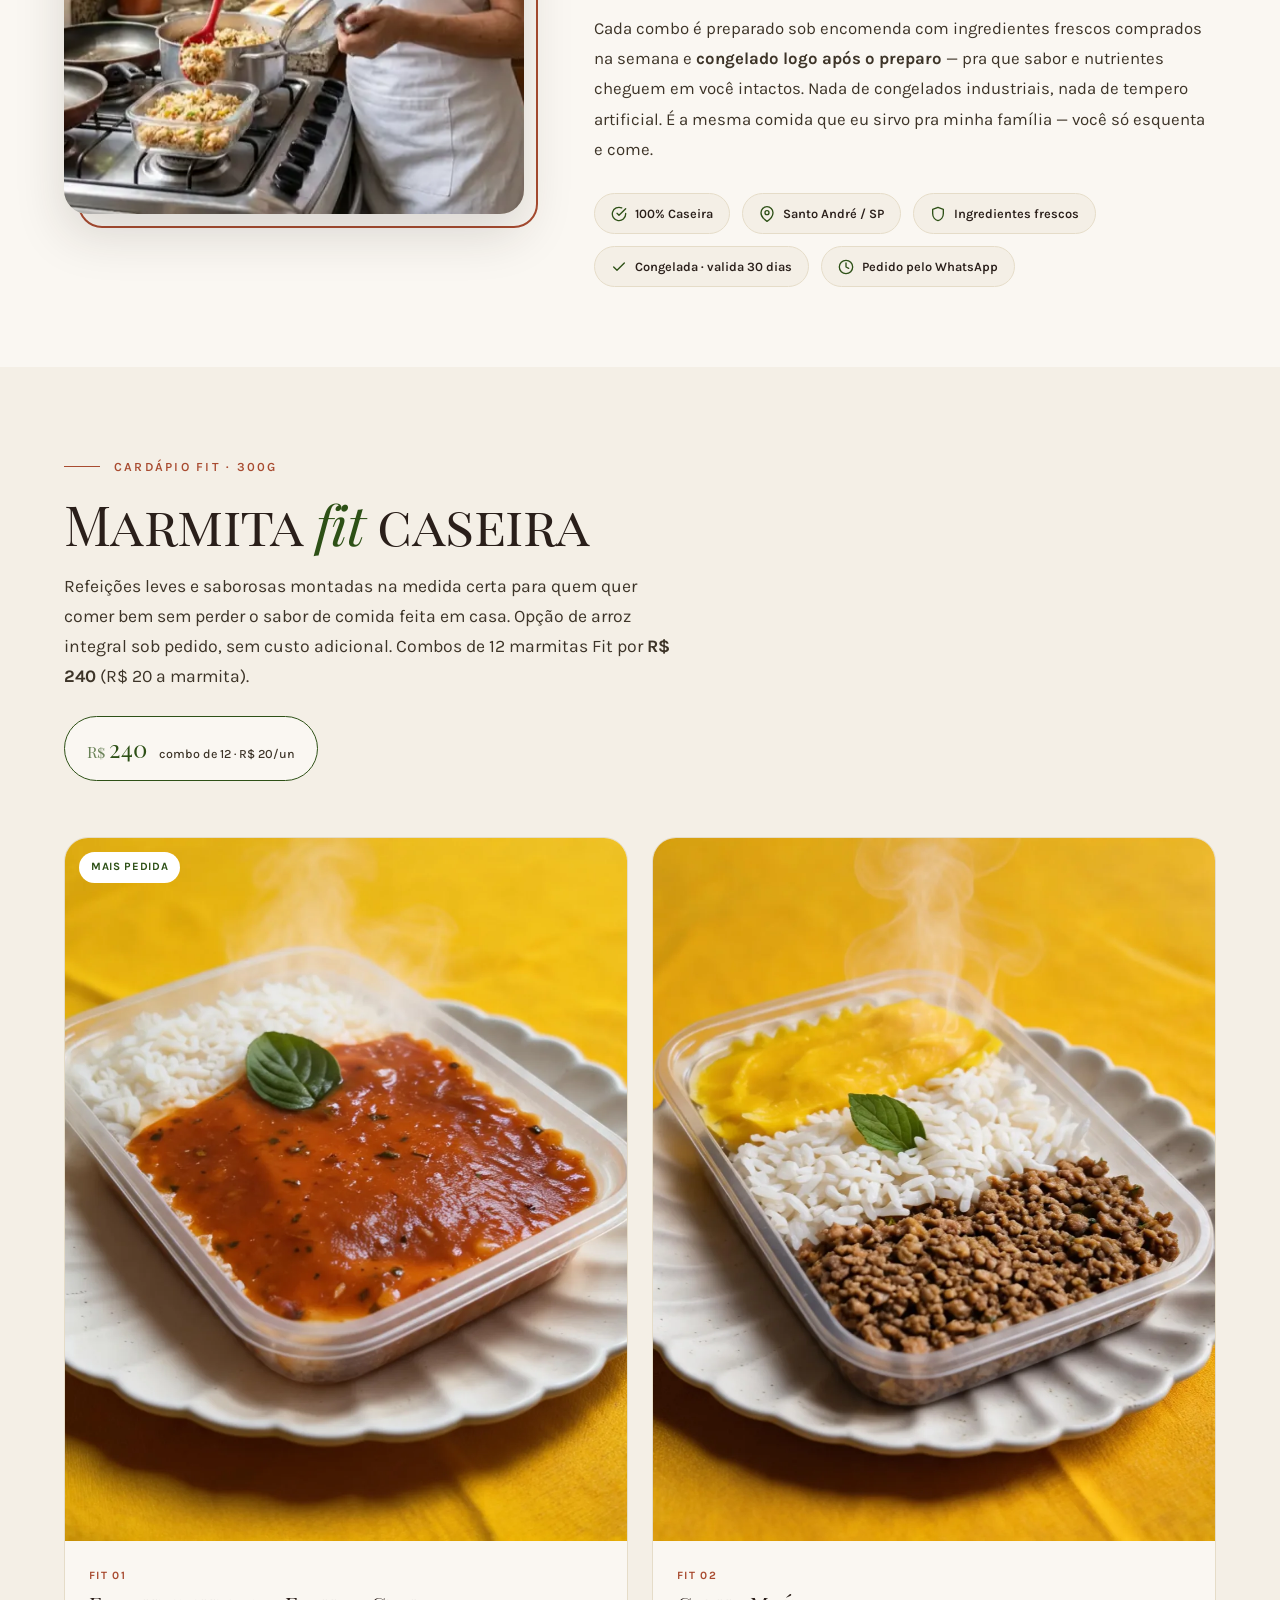
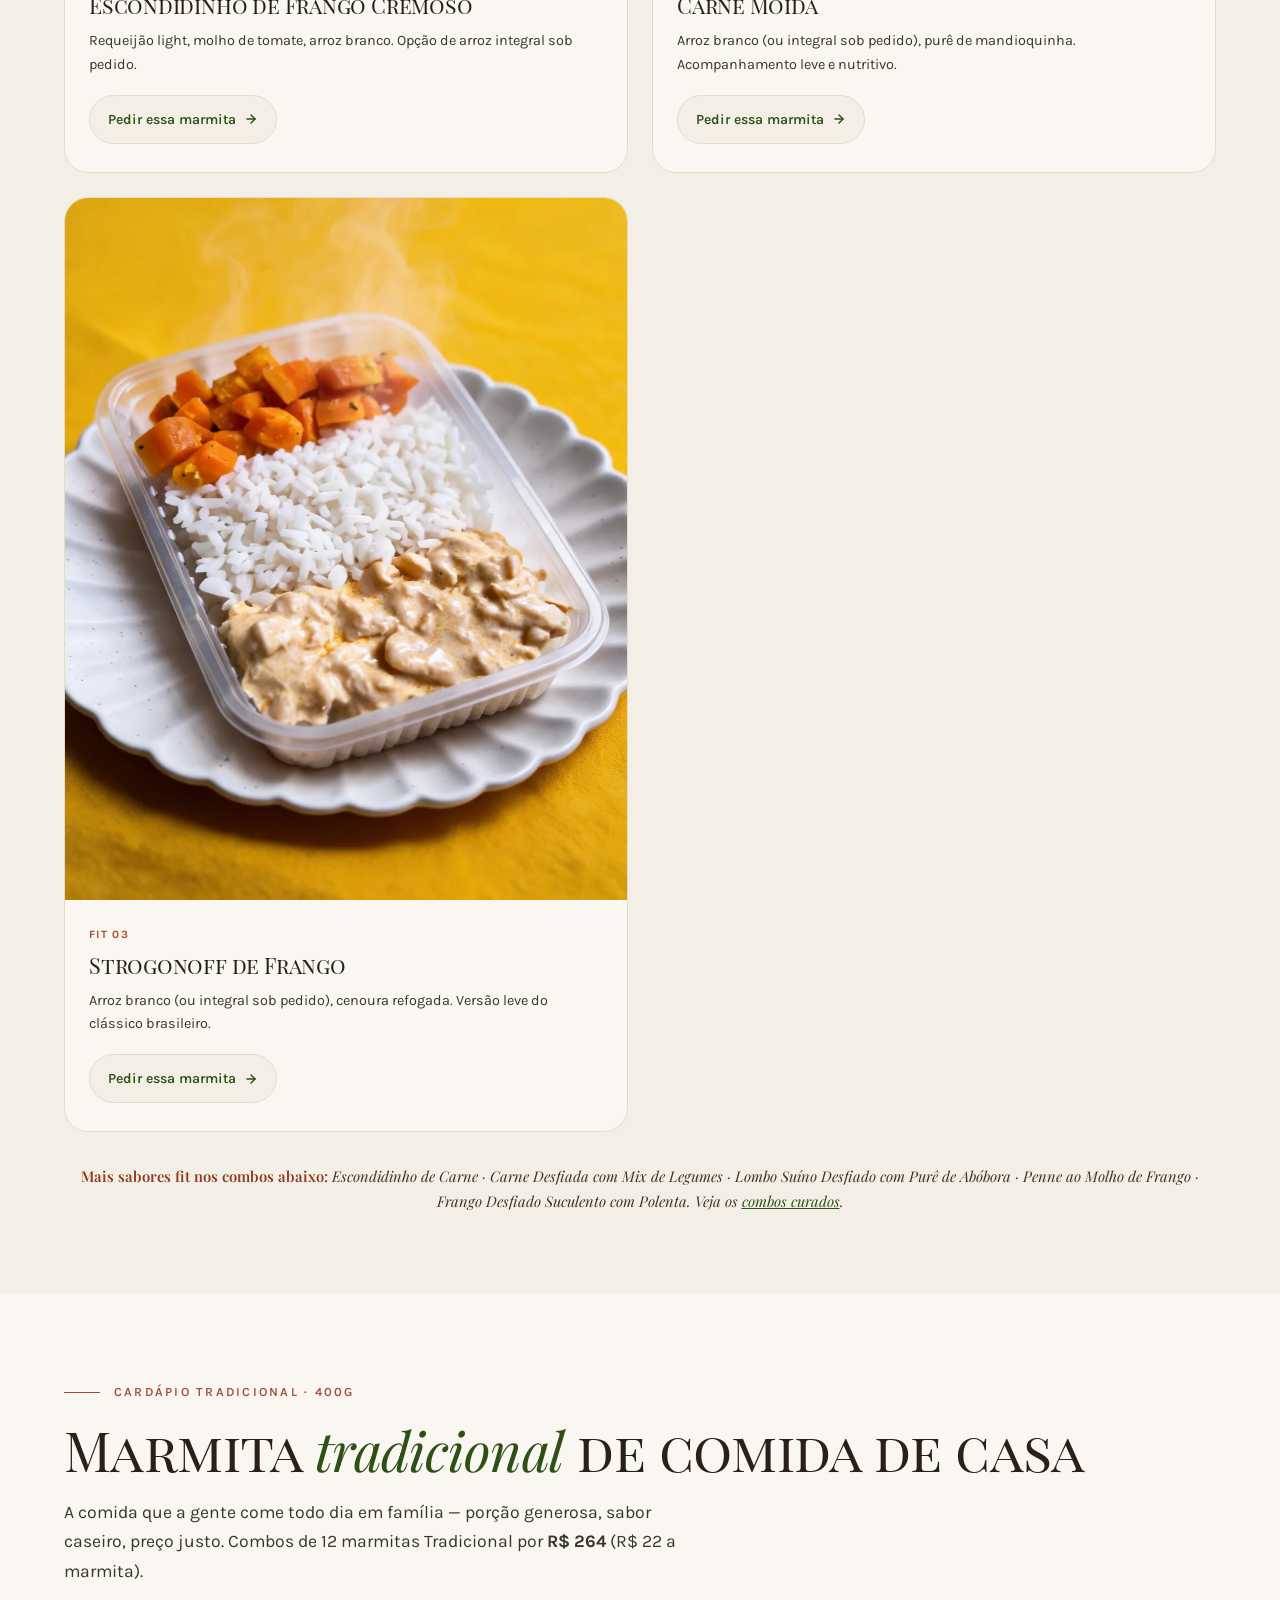
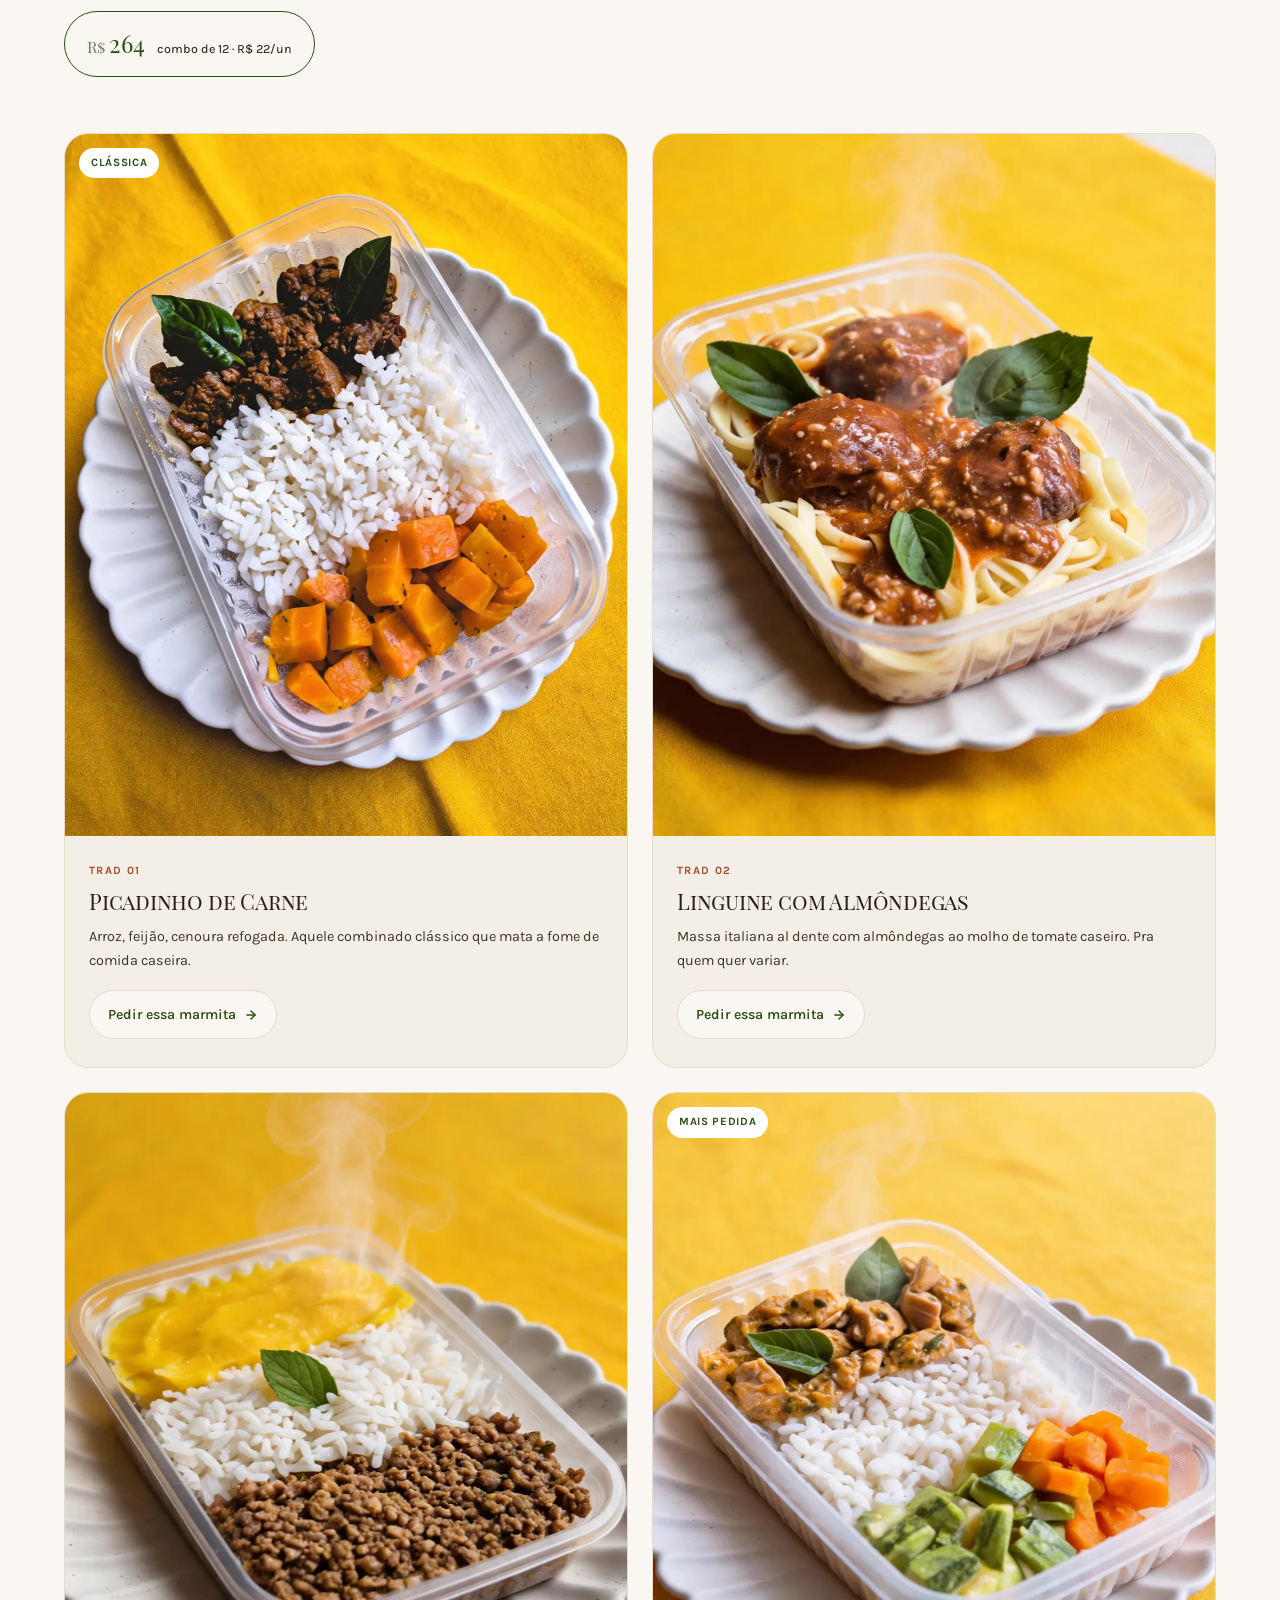
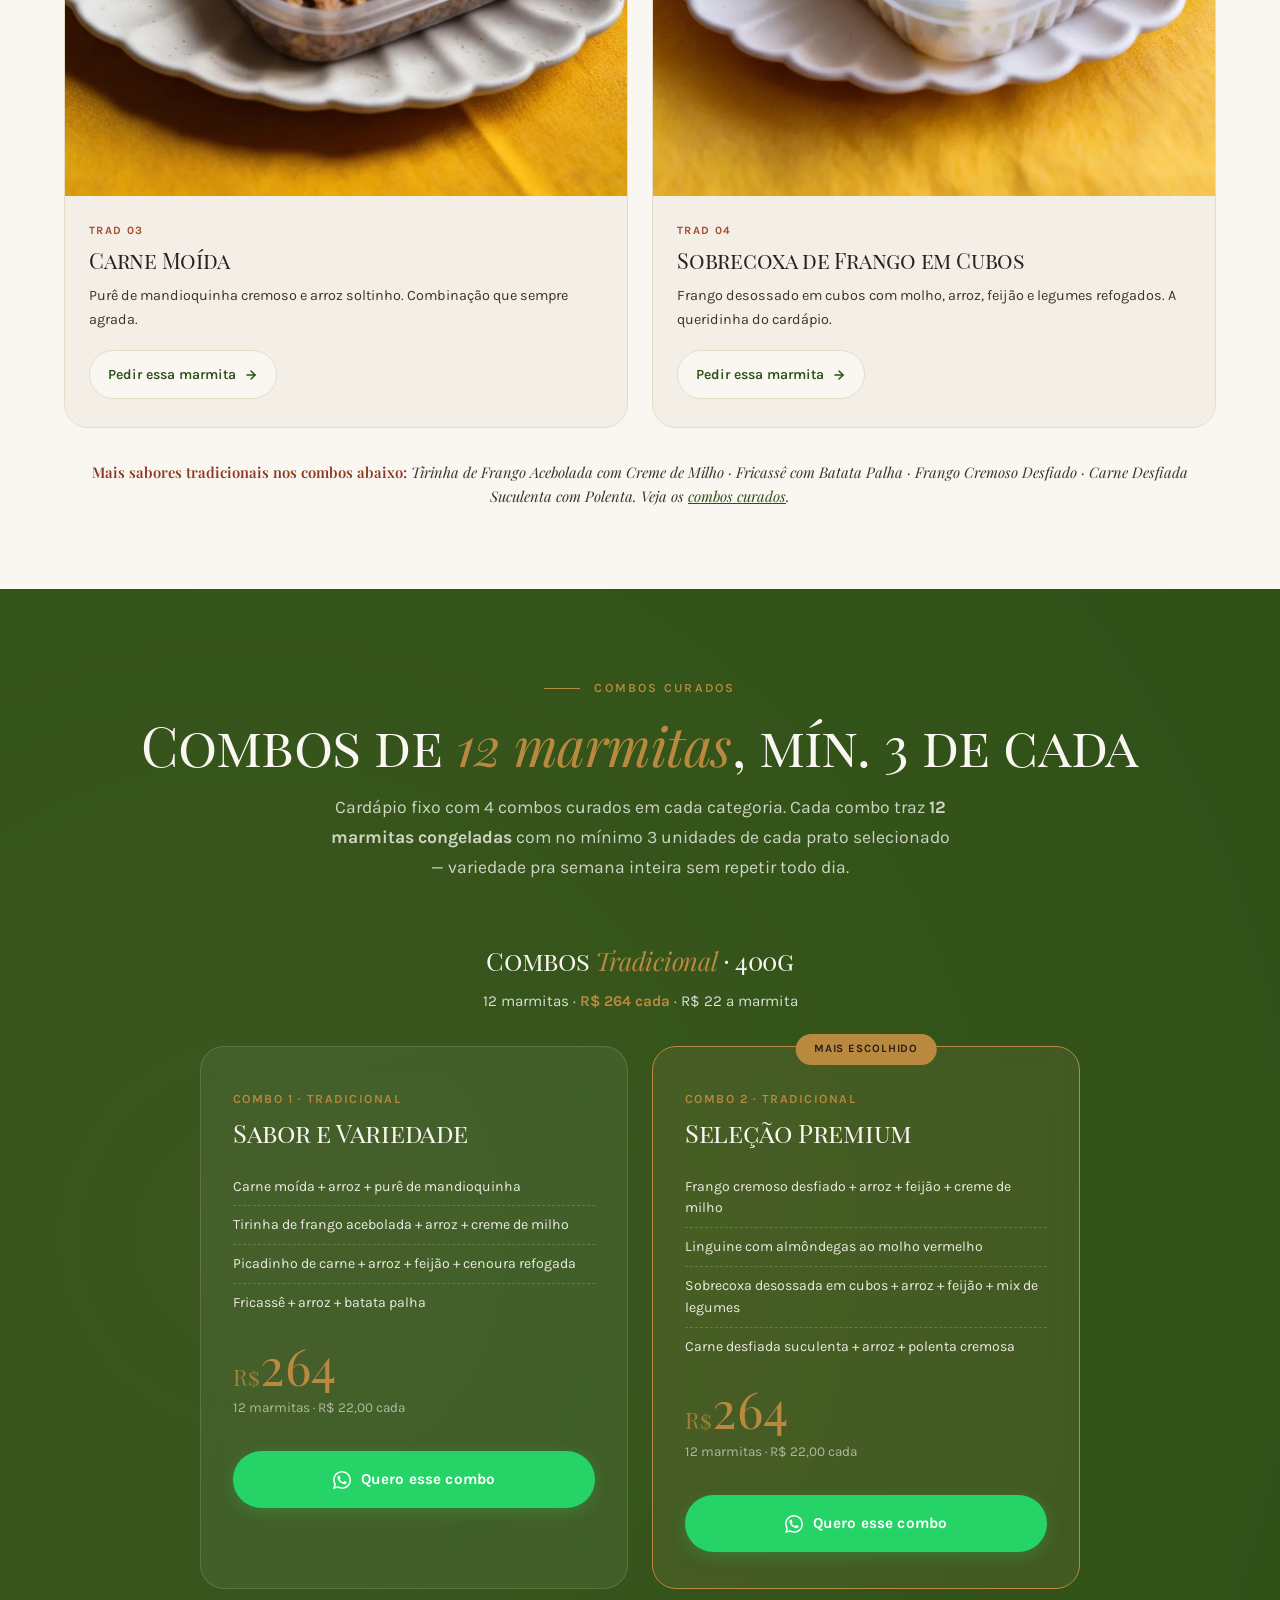
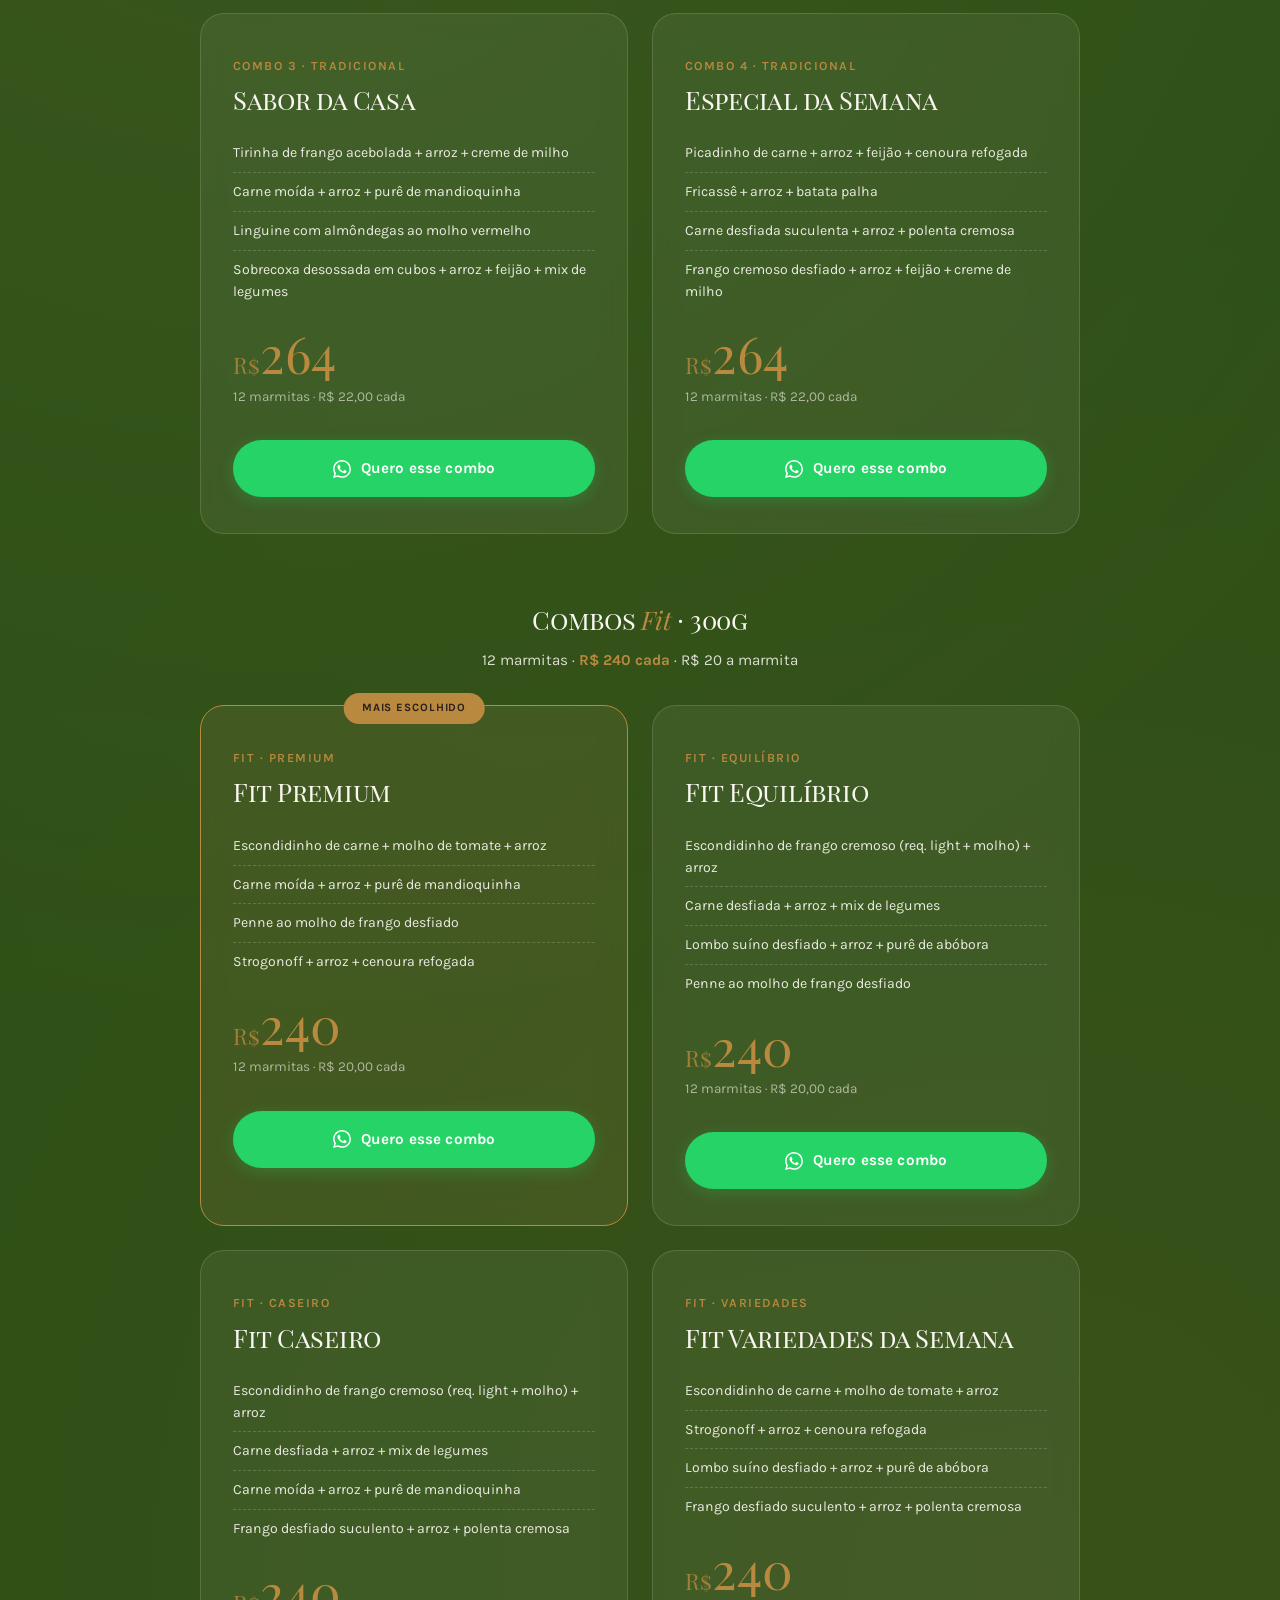
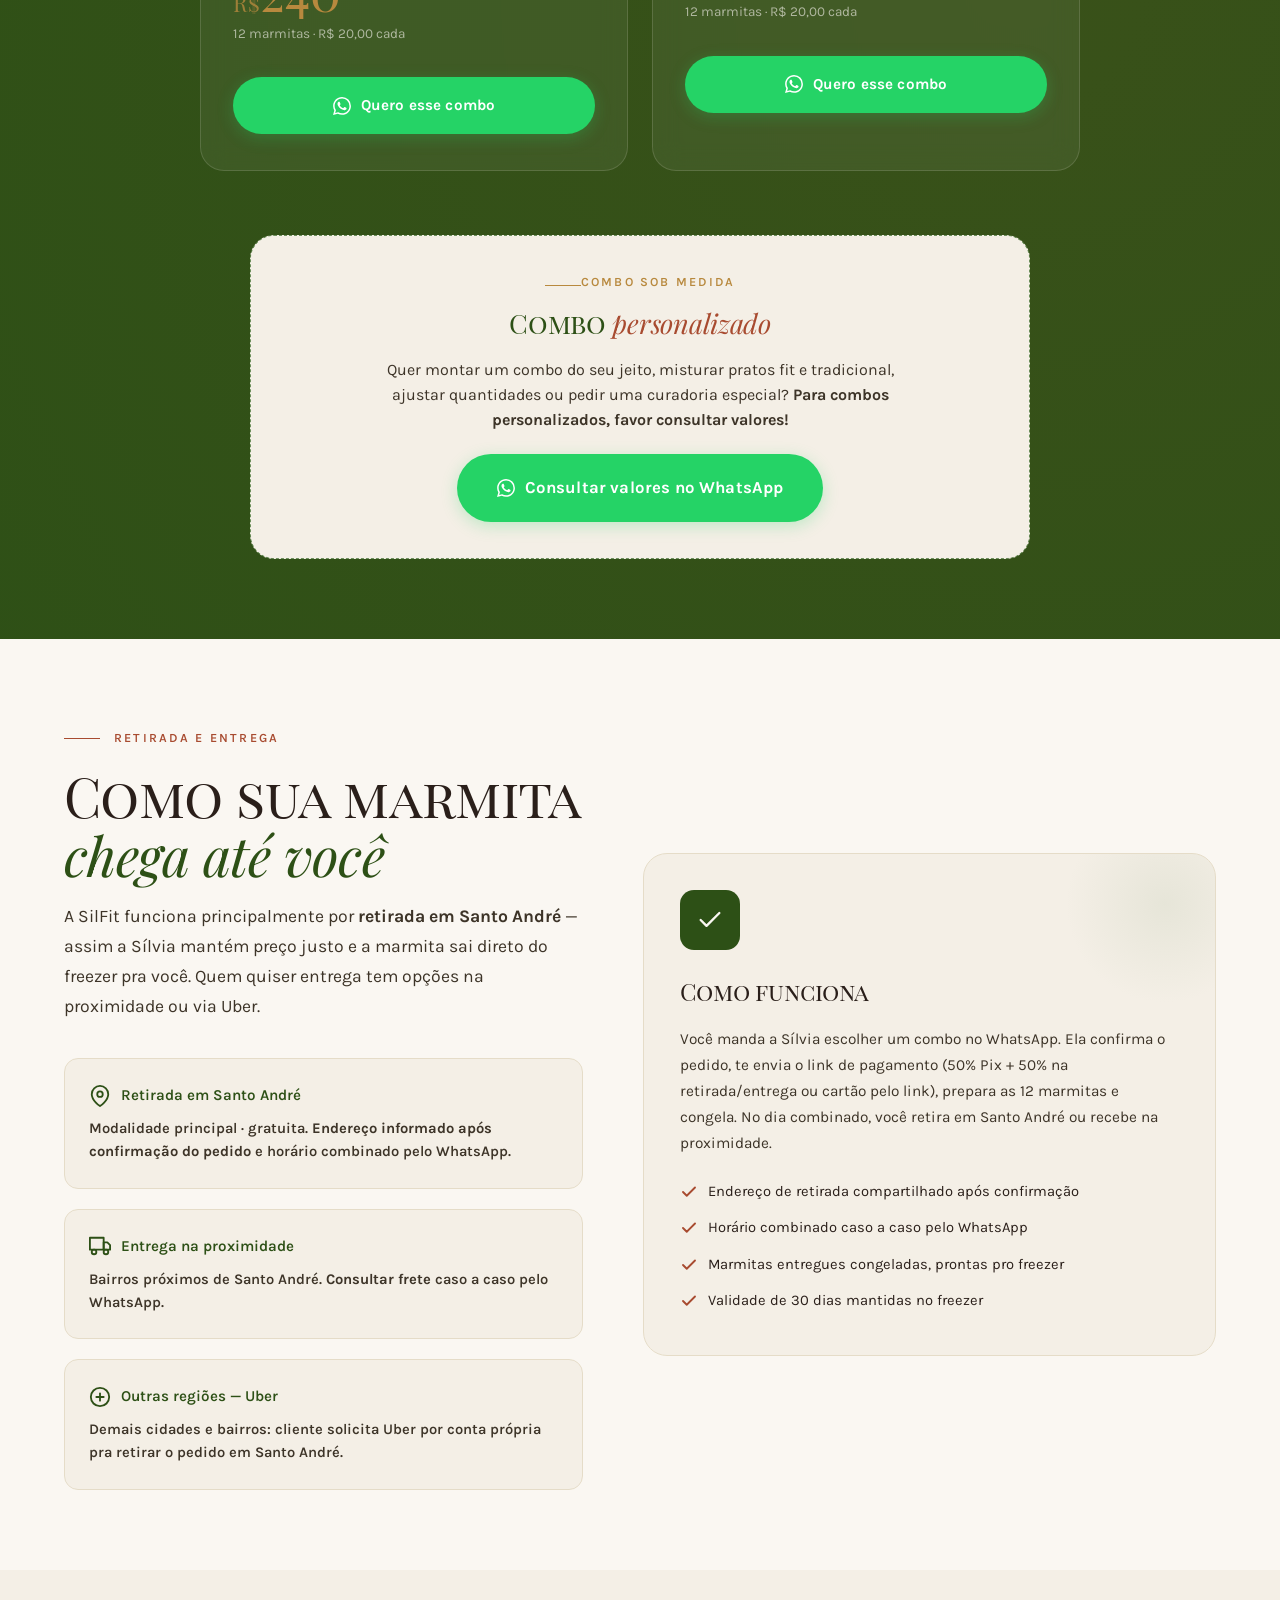
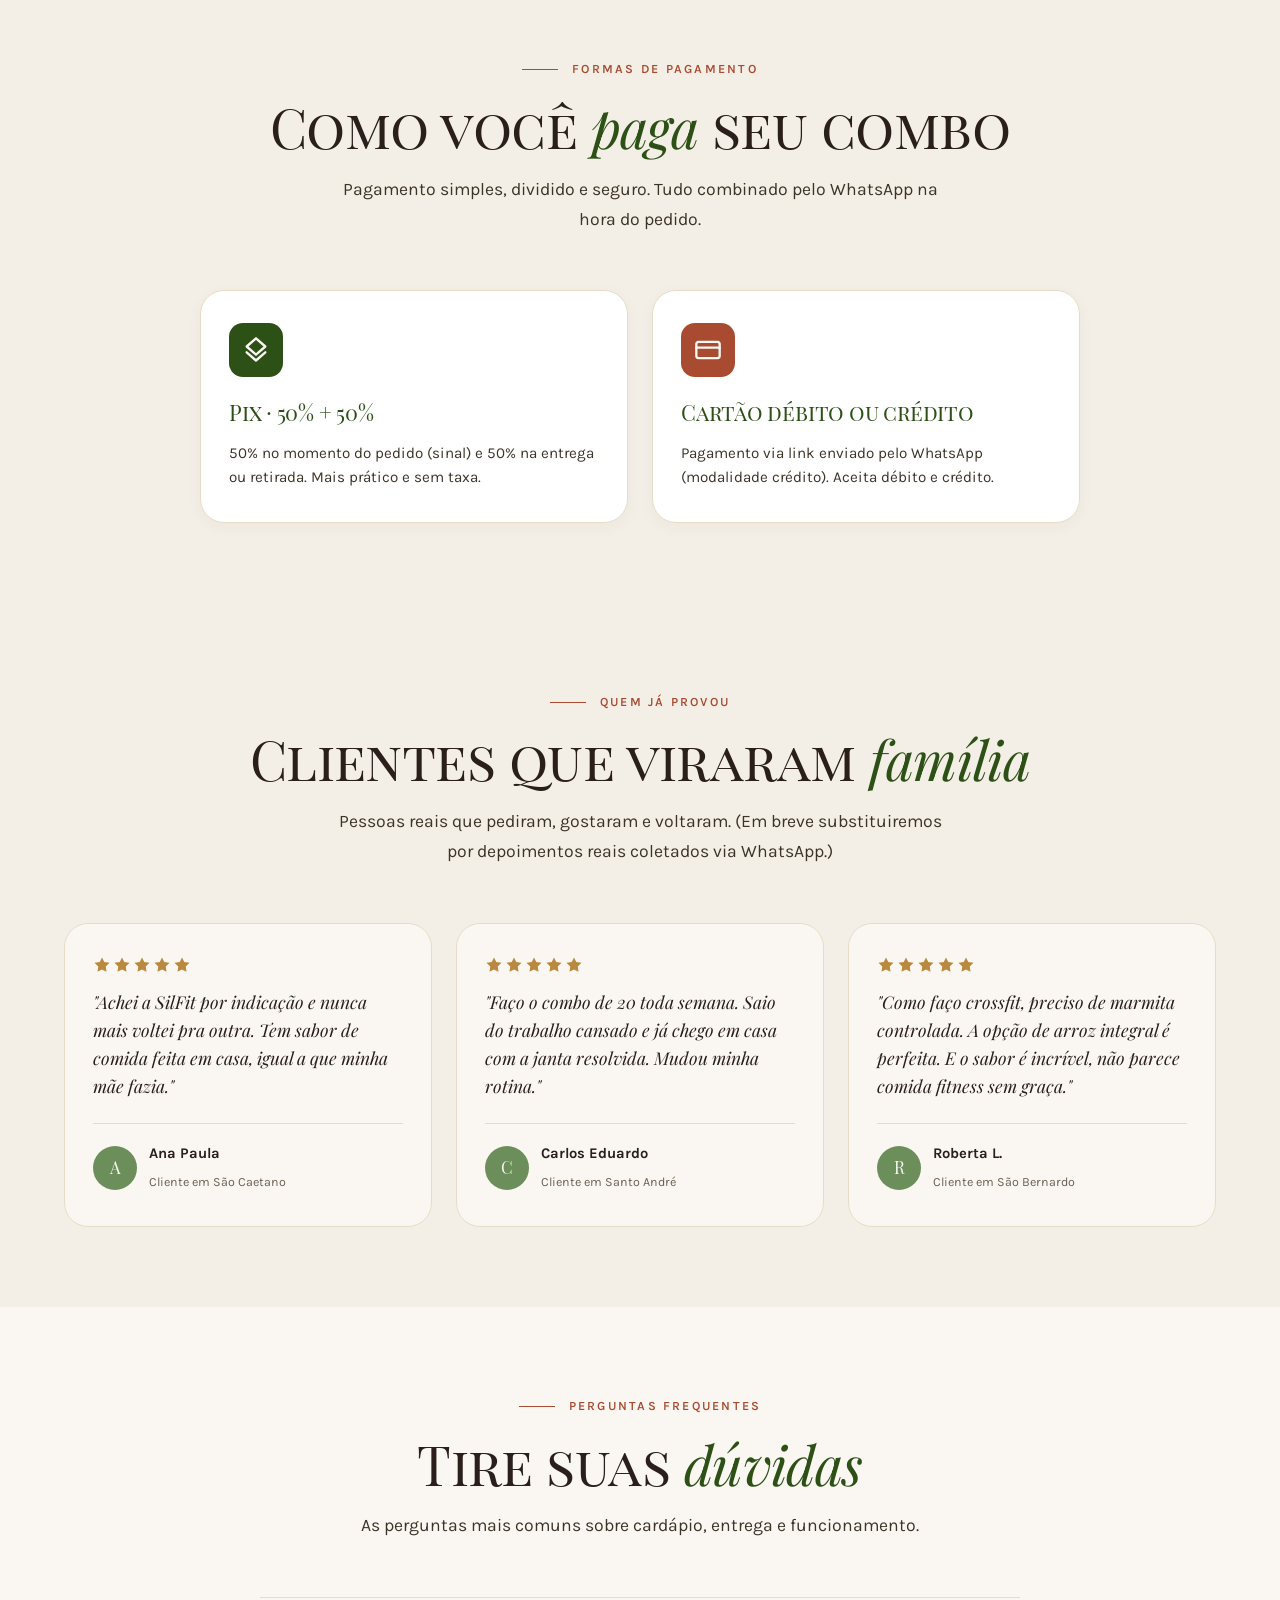
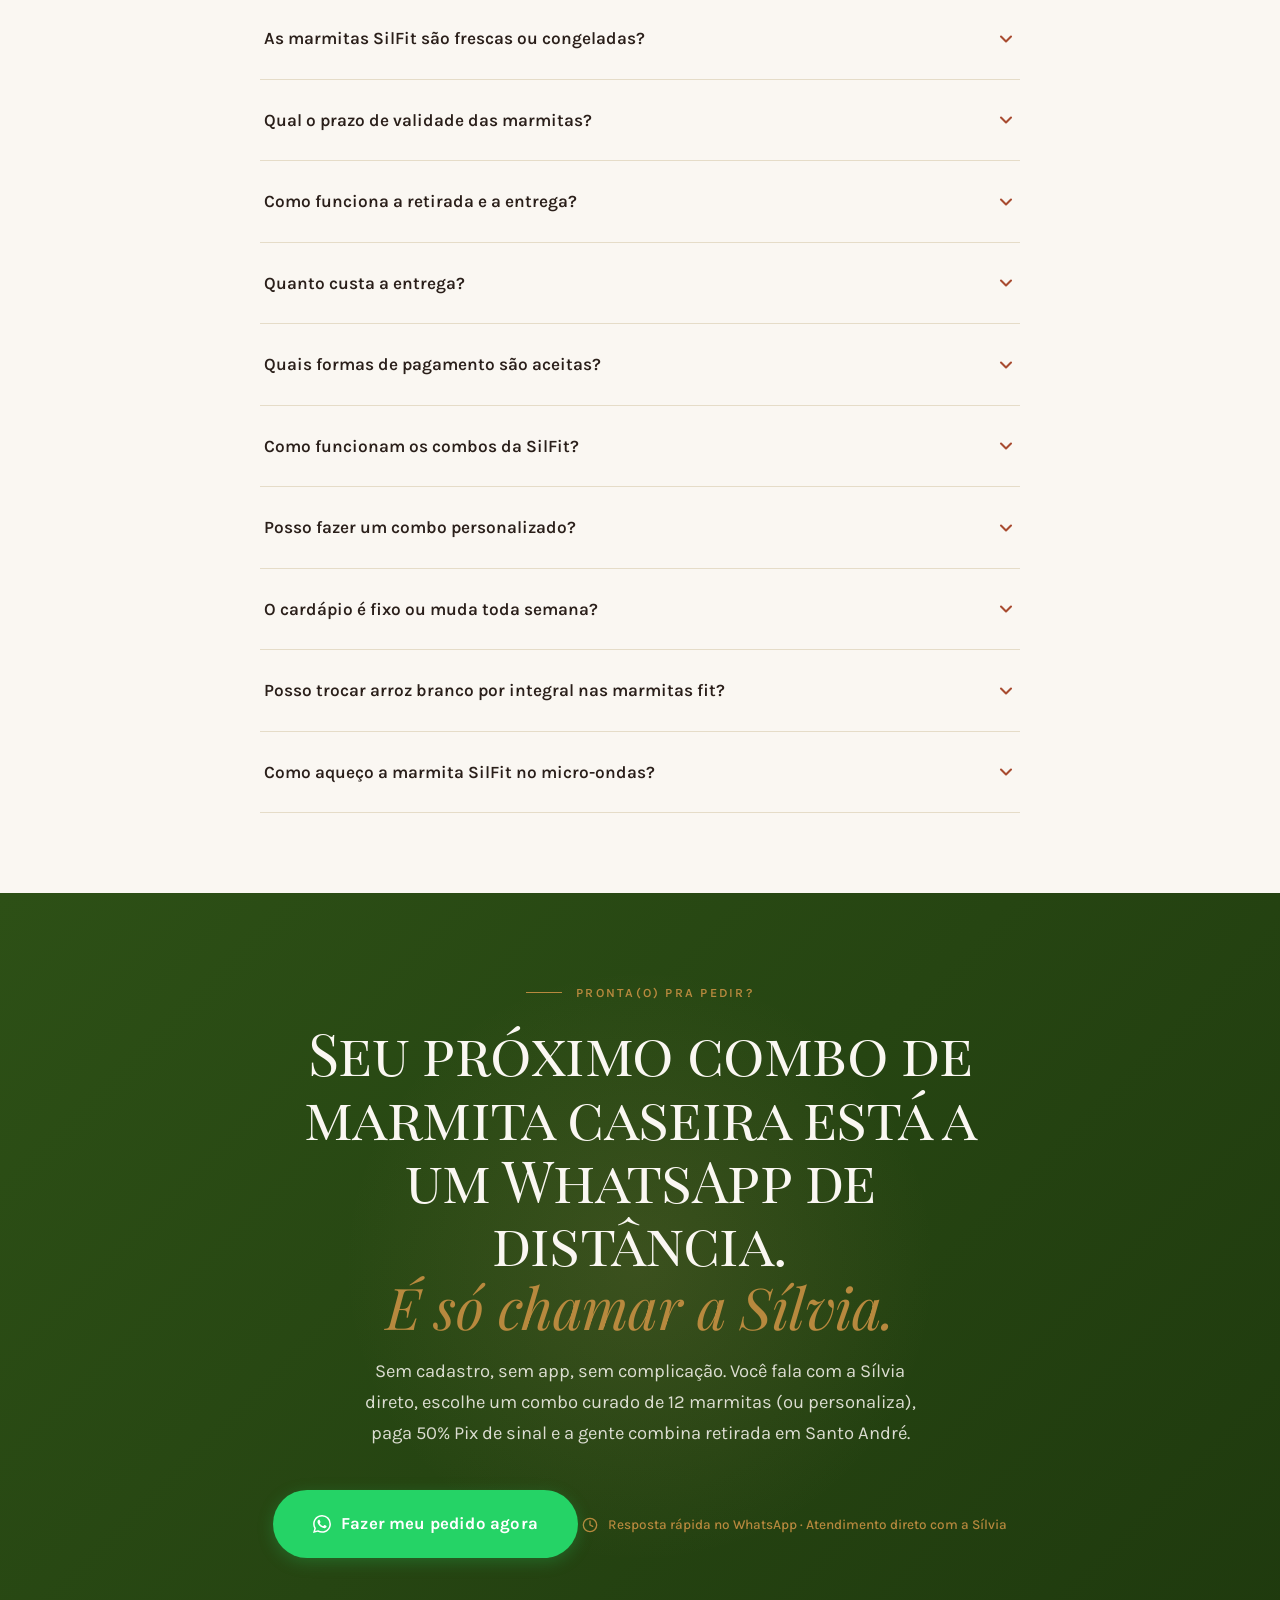
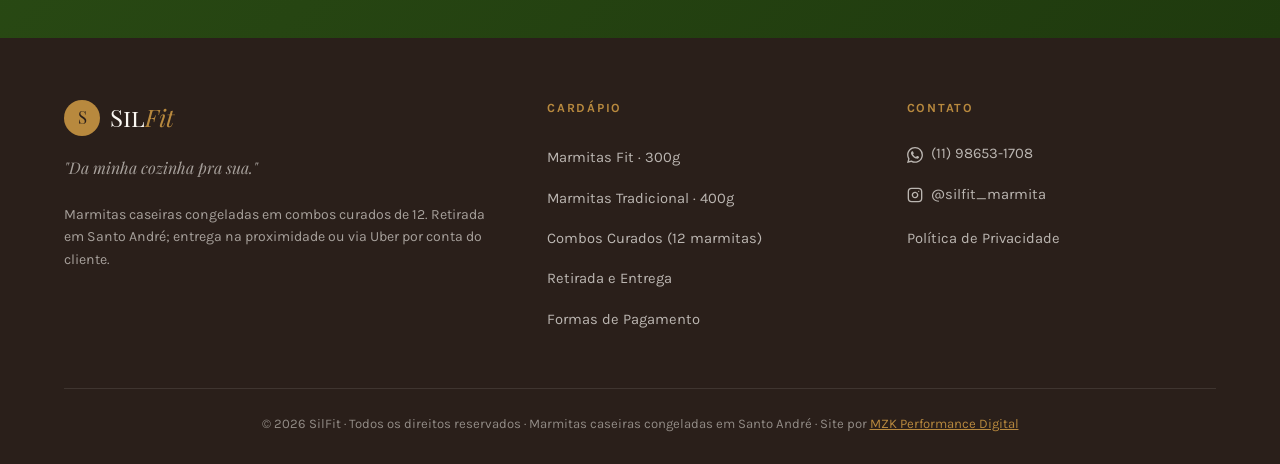
==== commit de1865cd: "fix(a11y): contrast da lista de pratos dentro dos combo-cards Bug: os <ul.combo-items> nos 8 cards d" ====
--- a/index.html
+++ b/index.html
@@ -685,11 +685,11 @@
           <div class="combo-card reveal reveal-d1">
             <span class="combo-card-label">Combo 1 · Tradicional</span>
             <h3>Sabor e Variedade</h3>
-            <ul class="combo-items" style="text-align:left;list-style:none;padding:0;margin:14px 0 18px;font-size:.88rem;line-height:1.55;color:var(--espresso-soft);">
-              <li style="padding:6px 0;border-bottom:1px dashed var(--line);">Carne moída + arroz + purê de mandioquinha</li>
-              <li style="padding:6px 0;border-bottom:1px dashed var(--line);">Tirinha de frango acebolada + arroz + creme de milho</li>
-              <li style="padding:6px 0;border-bottom:1px dashed var(--line);">Picadinho de carne + arroz + feijão + cenoura refogada</li>
-              <li style="padding:6px 0;">Fricassê + arroz + batata palha</li>
+            <ul class="combo-items">
+              <li>Carne moída + arroz + purê de mandioquinha</li>
+              <li>Tirinha de frango acebolada + arroz + creme de milho</li>
+              <li>Picadinho de carne + arroz + feijão + cenoura refogada</li>
+              <li>Fricassê + arroz + batata palha</li>
             </ul>
             <div class="combo-price"><span class="currency">R$</span>264</div>
             <p class="combo-unit">12 marmitas · R$ 22,00 cada</p>
@@ -702,11 +702,11 @@
           <div class="combo-card featured reveal reveal-d2">
             <span class="combo-card-label">Combo 2 · Tradicional</span>
             <h3>Seleção Premium</h3>
-            <ul class="combo-items" style="text-align:left;list-style:none;padding:0;margin:14px 0 18px;font-size:.88rem;line-height:1.55;color:var(--espresso-soft);">
-              <li style="padding:6px 0;border-bottom:1px dashed var(--line);">Frango cremoso desfiado + arroz + feijão + creme de milho</li>
-              <li style="padding:6px 0;border-bottom:1px dashed var(--line);">Linguine com almôndegas ao molho vermelho</li>
-              <li style="padding:6px 0;border-bottom:1px dashed var(--line);">Sobrecoxa desossada em cubos + arroz + feijão + mix de legumes</li>
-              <li style="padding:6px 0;">Carne desfiada suculenta + arroz + polenta cremosa</li>
+            <ul class="combo-items">
+              <li>Frango cremoso desfiado + arroz + feijão + creme de milho</li>
+              <li>Linguine com almôndegas ao molho vermelho</li>
+              <li>Sobrecoxa desossada em cubos + arroz + feijão + mix de legumes</li>
+              <li>Carne desfiada suculenta + arroz + polenta cremosa</li>
             </ul>
             <div class="combo-price"><span class="currency">R$</span>264</div>
             <p class="combo-unit">12 marmitas · R$ 22,00 cada</p>
@@ -719,11 +719,11 @@
           <div class="combo-card reveal reveal-d3">
             <span class="combo-card-label">Combo 3 · Tradicional</span>
             <h3>Sabor da Casa</h3>
-            <ul class="combo-items" style="text-align:left;list-style:none;padding:0;margin:14px 0 18px;font-size:.88rem;line-height:1.55;color:var(--espresso-soft);">
-              <li style="padding:6px 0;border-bottom:1px dashed var(--line);">Tirinha de frango acebolada + arroz + creme de milho</li>
-              <li style="padding:6px 0;border-bottom:1px dashed var(--line);">Carne moída + arroz + purê de mandioquinha</li>
-              <li style="padding:6px 0;border-bottom:1px dashed var(--line);">Linguine com almôndegas ao molho vermelho</li>
-              <li style="padding:6px 0;">Sobrecoxa desossada em cubos + arroz + feijão + mix de legumes</li>
+            <ul class="combo-items">
+              <li>Tirinha de frango acebolada + arroz + creme de milho</li>
+              <li>Carne moída + arroz + purê de mandioquinha</li>
+              <li>Linguine com almôndegas ao molho vermelho</li>
+              <li>Sobrecoxa desossada em cubos + arroz + feijão + mix de legumes</li>
             </ul>
             <div class="combo-price"><span class="currency">R$</span>264</div>
             <p class="combo-unit">12 marmitas · R$ 22,00 cada</p>
@@ -736,11 +736,11 @@
           <div class="combo-card reveal reveal-d4">
             <span class="combo-card-label">Combo 4 · Tradicional</span>
             <h3>Especial da Semana</h3>
-            <ul class="combo-items" style="text-align:left;list-style:none;padding:0;margin:14px 0 18px;font-size:.88rem;line-height:1.55;color:var(--espresso-soft);">
-              <li style="padding:6px 0;border-bottom:1px dashed var(--line);">Picadinho de carne + arroz + feijão + cenoura refogada</li>
-              <li style="padding:6px 0;border-bottom:1px dashed var(--line);">Fricassê + arroz + batata palha</li>
-              <li style="padding:6px 0;border-bottom:1px dashed var(--line);">Carne desfiada suculenta + arroz + polenta cremosa</li>
-              <li style="padding:6px 0;">Frango cremoso desfiado + arroz + feijão + creme de milho</li>
+            <ul class="combo-items">
+              <li>Picadinho de carne + arroz + feijão + cenoura refogada</li>
+              <li>Fricassê + arroz + batata palha</li>
+              <li>Carne desfiada suculenta + arroz + polenta cremosa</li>
+              <li>Frango cremoso desfiado + arroz + feijão + creme de milho</li>
             </ul>
             <div class="combo-price"><span class="currency">R$</span>264</div>
             <p class="combo-unit">12 marmitas · R$ 22,00 cada</p>
@@ -759,11 +759,11 @@
           <div class="combo-card featured reveal reveal-d1">
             <span class="combo-card-label">Fit · Premium</span>
             <h3>Fit Premium</h3>
-            <ul class="combo-items" style="text-align:left;list-style:none;padding:0;margin:14px 0 18px;font-size:.88rem;line-height:1.55;color:var(--espresso-soft);">
-              <li style="padding:6px 0;border-bottom:1px dashed var(--line);">Escondidinho de carne + molho de tomate + arroz</li>
-              <li style="padding:6px 0;border-bottom:1px dashed var(--line);">Carne moída + arroz + purê de mandioquinha</li>
-              <li style="padding:6px 0;border-bottom:1px dashed var(--line);">Penne ao molho de frango desfiado</li>
-              <li style="padding:6px 0;">Strogonoff + arroz + cenoura refogada</li>
+            <ul class="combo-items">
+              <li>Escondidinho de carne + molho de tomate + arroz</li>
+              <li>Carne moída + arroz + purê de mandioquinha</li>
+              <li>Penne ao molho de frango desfiado</li>
+              <li>Strogonoff + arroz + cenoura refogada</li>
             </ul>
             <div class="combo-price"><span class="currency">R$</span>240</div>
             <p class="combo-unit">12 marmitas · R$ 20,00 cada</p>
@@ -776,11 +776,11 @@
           <div class="combo-card reveal reveal-d2">
             <span class="combo-card-label">Fit · Equilíbrio</span>
             <h3>Fit Equilíbrio</h3>
-            <ul class="combo-items" style="text-align:left;list-style:none;padding:0;margin:14px 0 18px;font-size:.88rem;line-height:1.55;color:var(--espresso-soft);">
-              <li style="padding:6px 0;border-bottom:1px dashed var(--line);">Escondidinho de frango cremoso (req. light + molho) + arroz</li>
-              <li style="padding:6px 0;border-bottom:1px dashed var(--line);">Carne desfiada + arroz + mix de legumes</li>
-              <li style="padding:6px 0;border-bottom:1px dashed var(--line);">Lombo suíno desfiado + arroz + purê de abóbora</li>
-              <li style="padding:6px 0;">Penne ao molho de frango desfiado</li>
+            <ul class="combo-items">
+              <li>Escondidinho de frango cremoso (req. light + molho) + arroz</li>
+              <li>Carne desfiada + arroz + mix de legumes</li>
+              <li>Lombo suíno desfiado + arroz + purê de abóbora</li>
+              <li>Penne ao molho de frango desfiado</li>
             </ul>
             <div class="combo-price"><span class="currency">R$</span>240</div>
             <p class="combo-unit">12 marmitas · R$ 20,00 cada</p>
@@ -793,11 +793,11 @@
           <div class="combo-card reveal reveal-d3">
             <span class="combo-card-label">Fit · Caseiro</span>
             <h3>Fit Caseiro</h3>
-            <ul class="combo-items" style="text-align:left;list-style:none;padding:0;margin:14px 0 18px;font-size:.88rem;line-height:1.55;color:var(--espresso-soft);">
-              <li style="padding:6px 0;border-bottom:1px dashed var(--line);">Escondidinho de frango cremoso (req. light + molho) + arroz</li>
-              <li style="padding:6px 0;border-bottom:1px dashed var(--line);">Carne desfiada + arroz + mix de legumes</li>
-              <li style="padding:6px 0;border-bottom:1px dashed var(--line);">Carne moída + arroz + purê de mandioquinha</li>
-              <li style="padding:6px 0;">Frango desfiado suculento + arroz + polenta cremosa</li>
+            <ul class="combo-items">
+              <li>Escondidinho de frango cremoso (req. light + molho) + arroz</li>
+              <li>Carne desfiada + arroz + mix de legumes</li>
+              <li>Carne moída + arroz + purê de mandioquinha</li>
+              <li>Frango desfiado suculento + arroz + polenta cremosa</li>
             </ul>
             <div class="combo-price"><span class="currency">R$</span>240</div>
             <p class="combo-unit">12 marmitas · R$ 20,00 cada</p>
@@ -810,11 +810,11 @@
           <div class="combo-card reveal reveal-d4">
             <span class="combo-card-label">Fit · Variedades</span>
             <h3>Fit Variedades da Semana</h3>
-            <ul class="combo-items" style="text-align:left;list-style:none;padding:0;margin:14px 0 18px;font-size:.88rem;line-height:1.55;color:var(--espresso-soft);">
-              <li style="padding:6px 0;border-bottom:1px dashed var(--line);">Escondidinho de carne + molho de tomate + arroz</li>
-              <li style="padding:6px 0;border-bottom:1px dashed var(--line);">Strogonoff + arroz + cenoura refogada</li>
-              <li style="padding:6px 0;border-bottom:1px dashed var(--line);">Lombo suíno desfiado + arroz + purê de abóbora</li>
-              <li style="padding:6px 0;">Frango desfiado suculento + arroz + polenta cremosa</li>
+            <ul class="combo-items">
+              <li>Escondidinho de carne + molho de tomate + arroz</li>
+              <li>Strogonoff + arroz + cenoura refogada</li>
+              <li>Lombo suíno desfiado + arroz + purê de abóbora</li>
+              <li>Frango desfiado suculento + arroz + polenta cremosa</li>
             </ul>
             <div class="combo-price"><span class="currency">R$</span>240</div>
             <p class="combo-unit">12 marmitas · R$ 20,00 cada</p>
--- a/css/styles.css
+++ b/css/styles.css
@@ -967,6 +967,22 @@
 }
 .combo-note strong { color: var(--gold); font-style: normal; font-weight: 600; }
 
+/* Lista de pratos dentro de cada combo-card (fundo escuro translúcido) */
+.combo-items {
+  text-align: left;
+  list-style: none;
+  padding: 0;
+  margin: 14px 0 18px;
+  font-size: 0.88rem;
+  line-height: 1.55;
+  color: rgba(250, 247, 242, 0.92);
+}
+.combo-items li {
+  padding: 8px 0;
+  border-bottom: 1px dashed rgba(250, 247, 242, 0.18);
+}
+.combo-items li:last-child { border-bottom: none; }
+
 /* ─────────────────────────────────────────────────────────
    Área de Entrega
    ───────────────────────────────────────────────────────── */
--- a/css/styles.css
+++ b/css/styles.css
@@ -967,6 +967,22 @@
 }
 .combo-note strong { color: var(--gold); font-style: normal; font-weight: 600; }
 
+/* Lista de pratos dentro de cada combo-card (fundo escuro translúcido) */
+.combo-items {
+  text-align: left;
+  list-style: none;
+  padding: 0;
+  margin: 14px 0 18px;
+  font-size: 0.88rem;
+  line-height: 1.55;
+  color: rgba(250, 247, 242, 0.92);
+}
+.combo-items li {
+  padding: 8px 0;
+  border-bottom: 1px dashed rgba(250, 247, 242, 0.18);
+}
+.combo-items li:last-child { border-bottom: none; }
+
 /* ─────────────────────────────────────────────────────────
    Área de Entrega
    ───────────────────────────────────────────────────────── */
